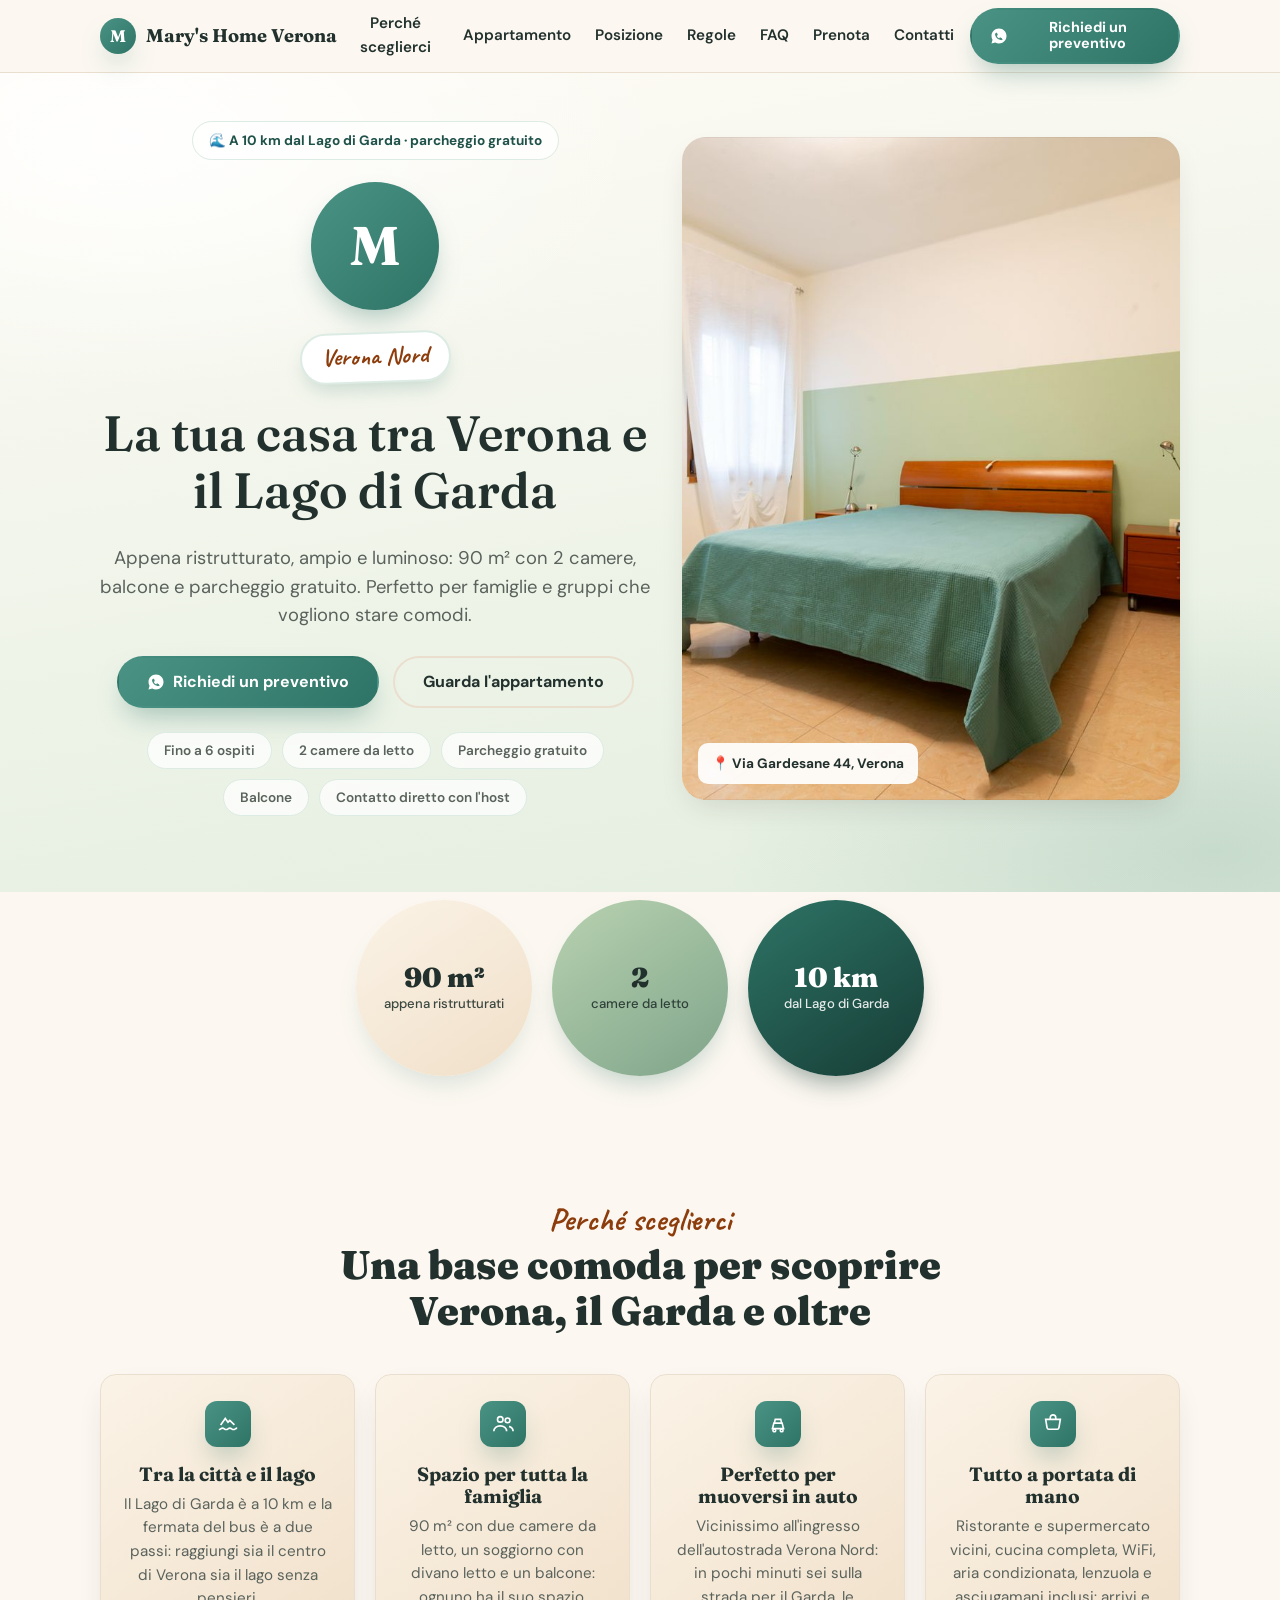
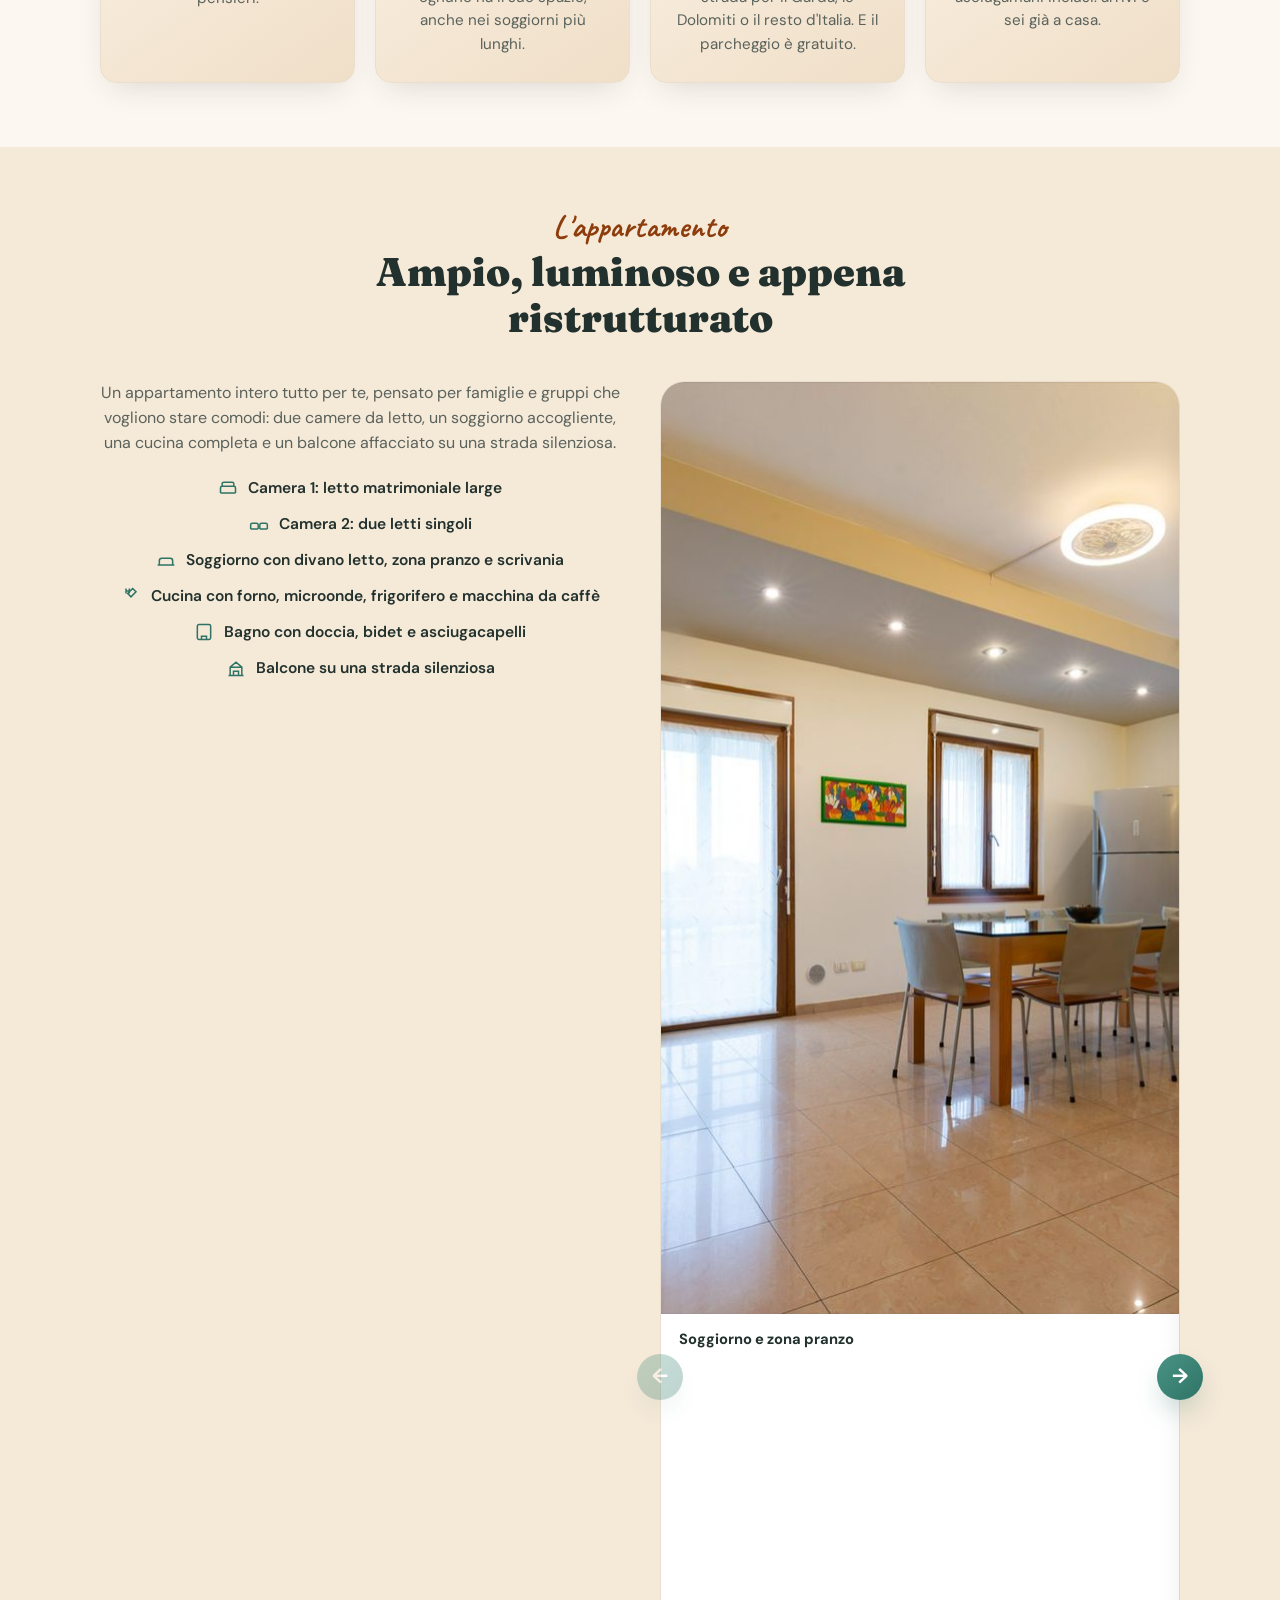
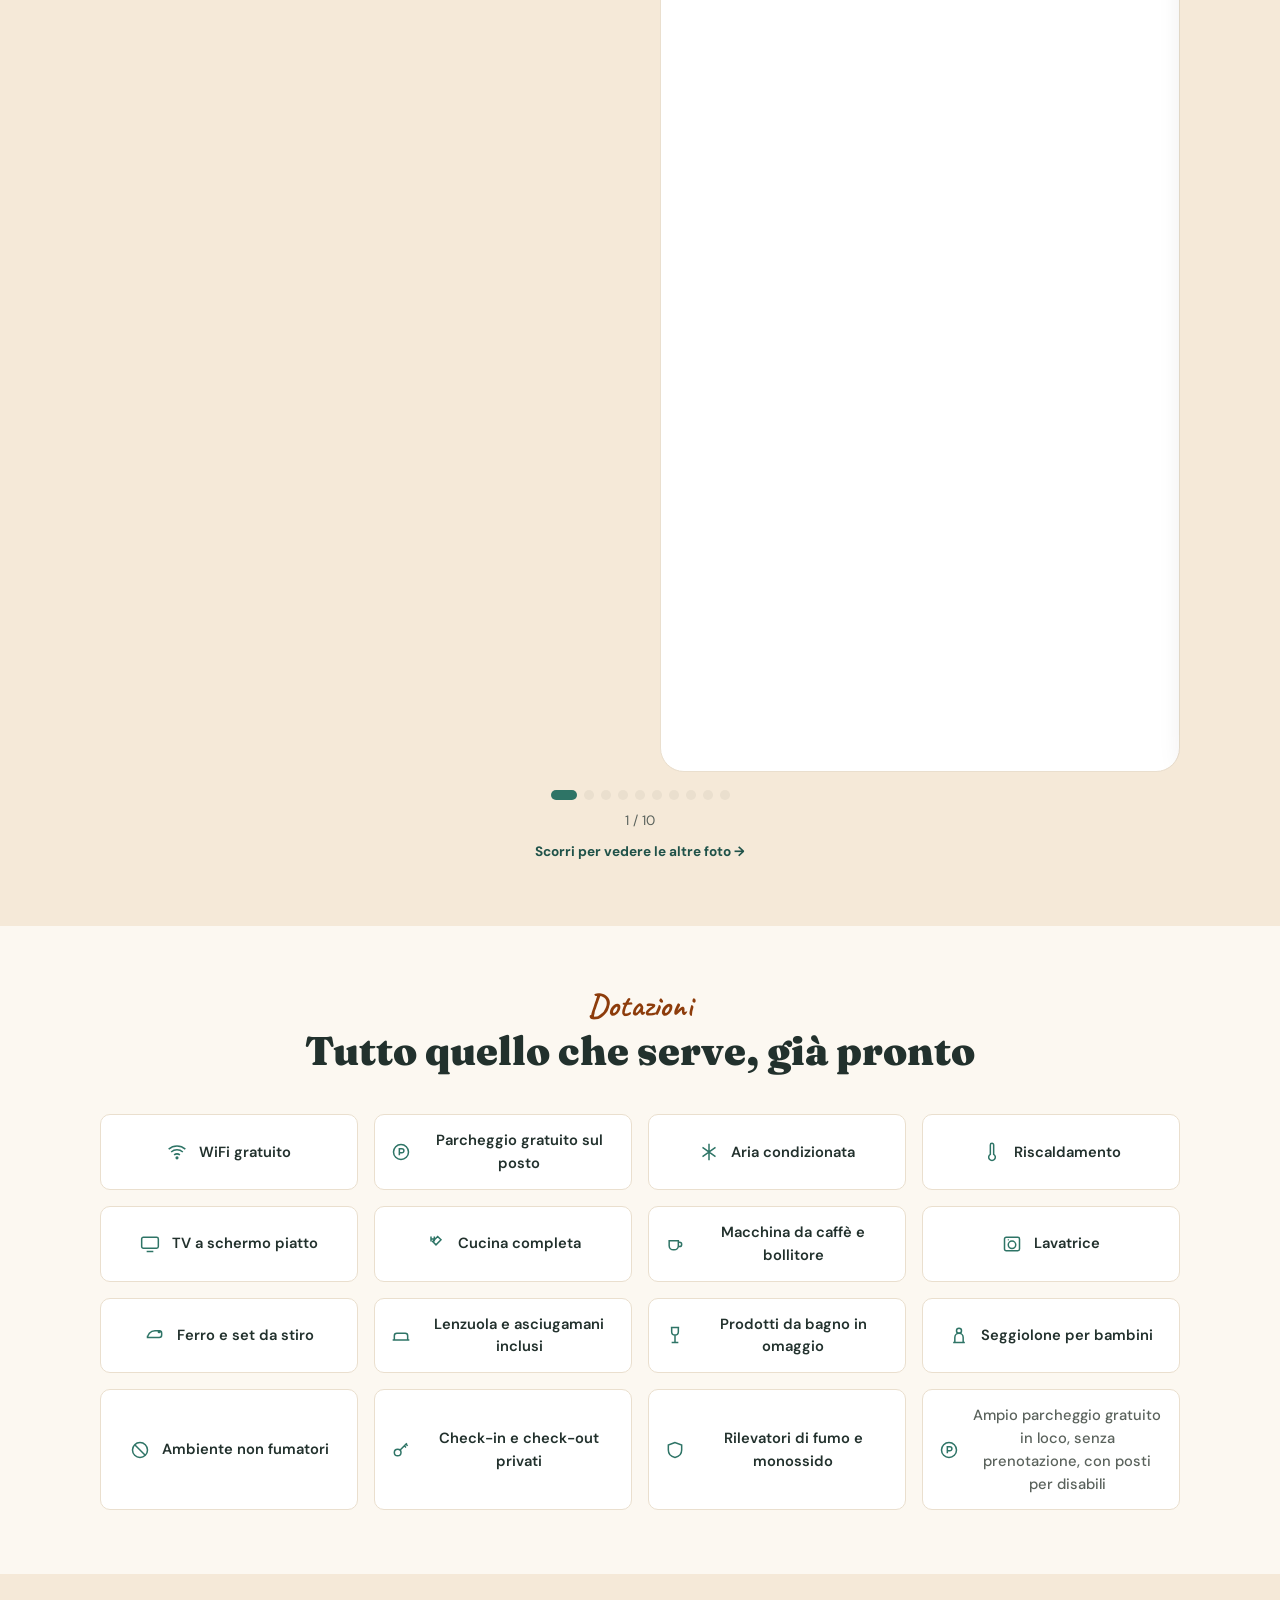
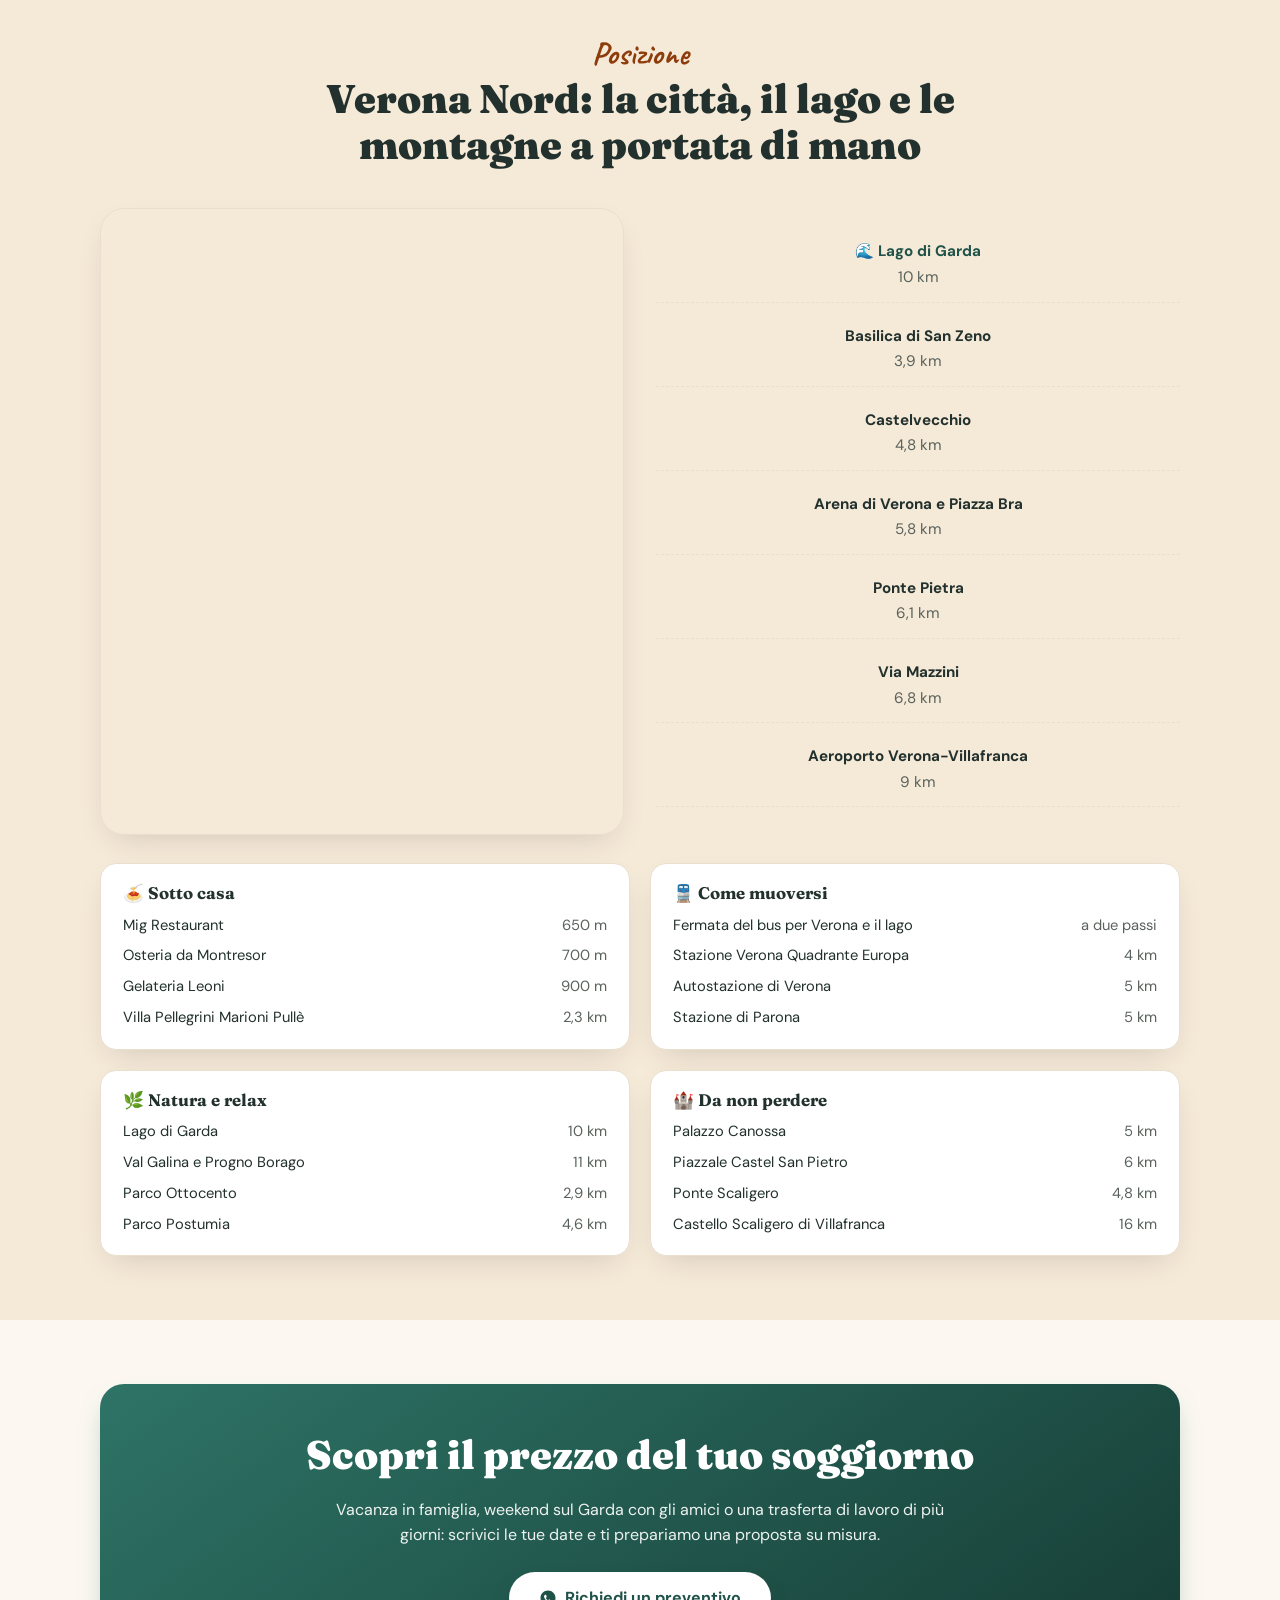
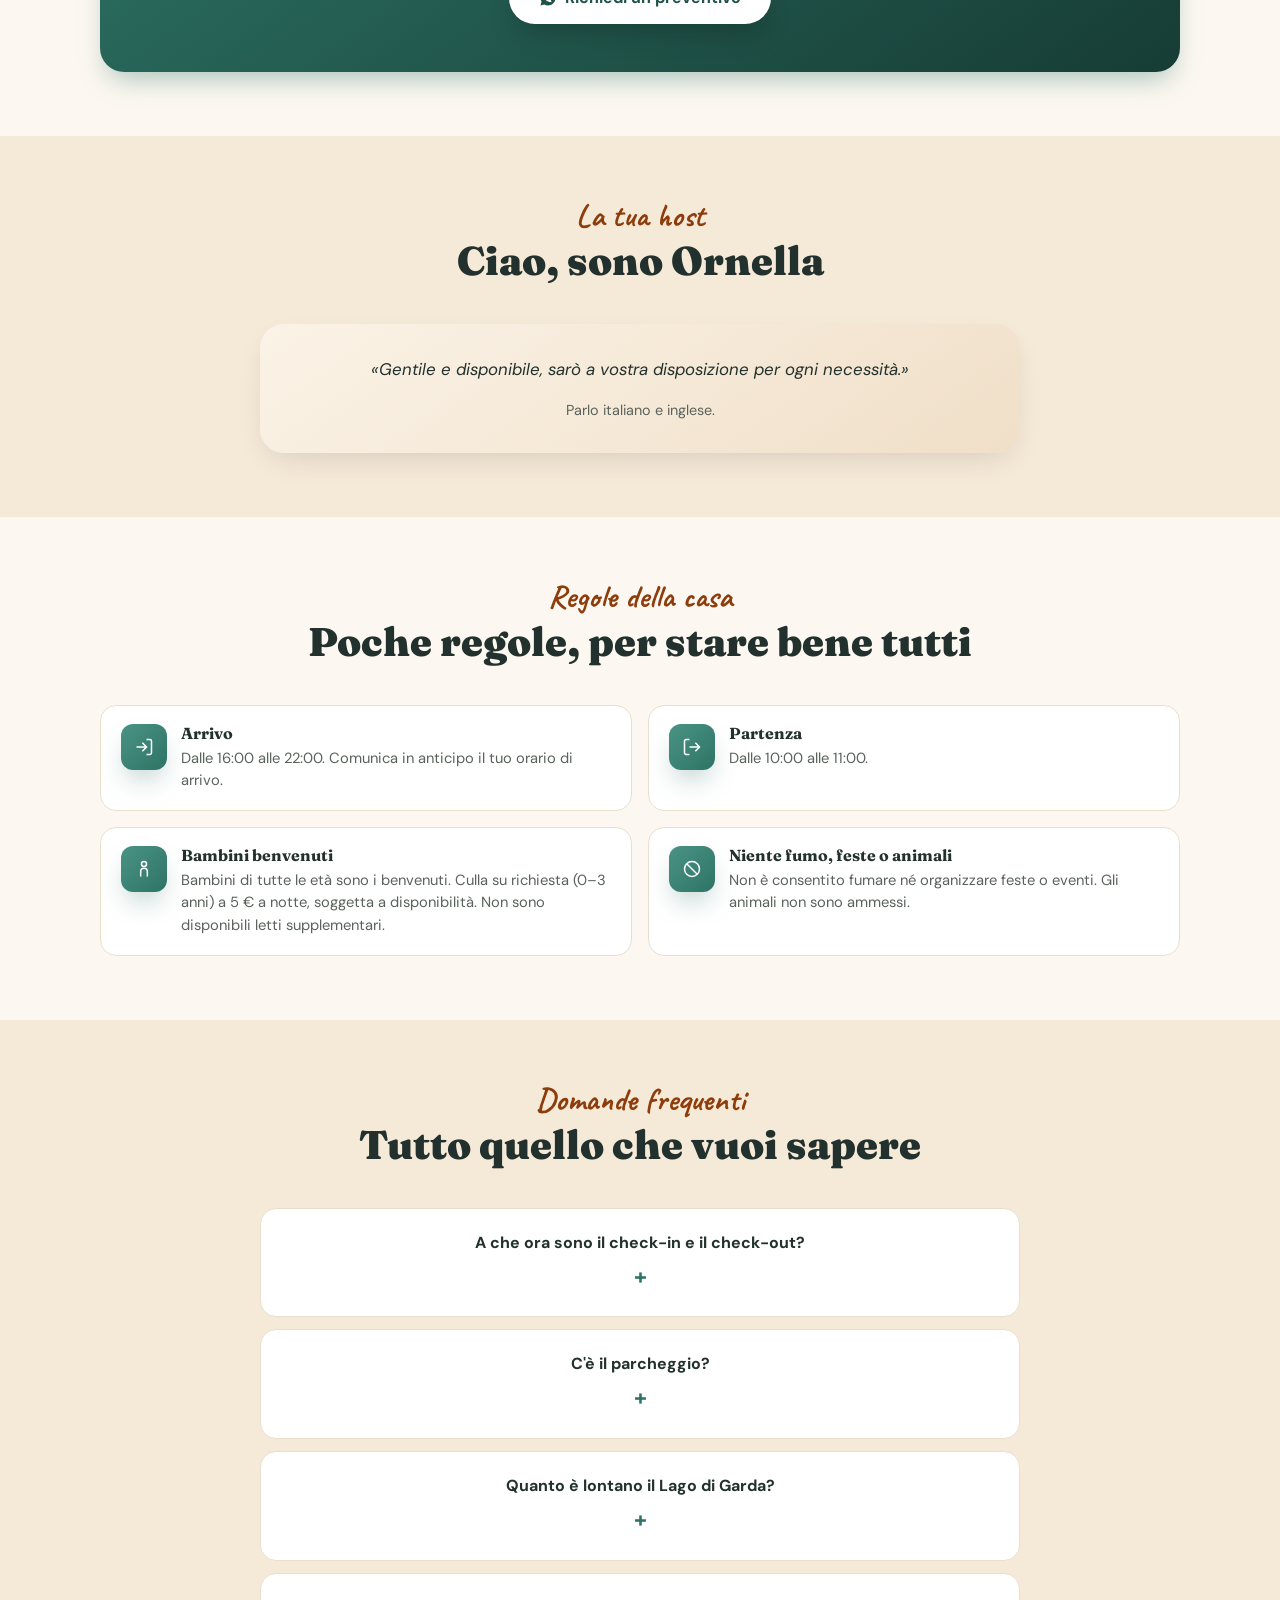
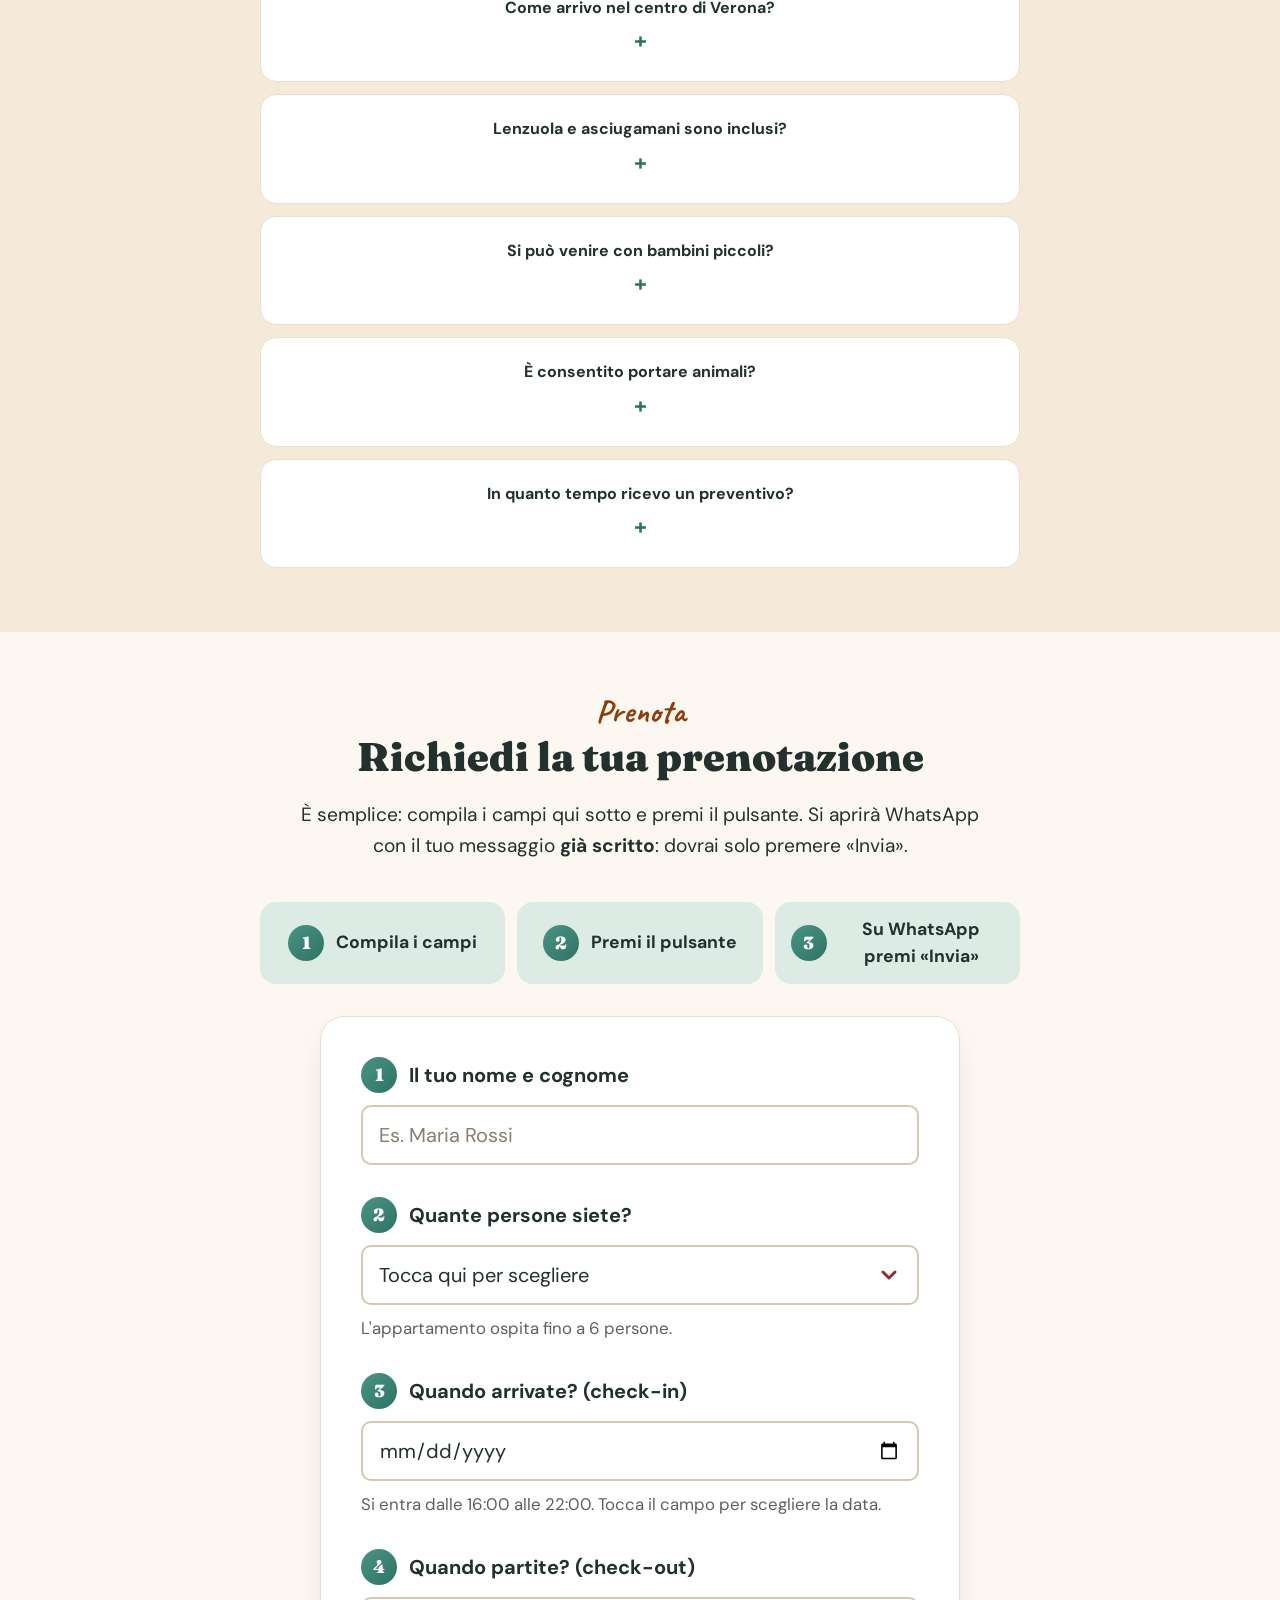
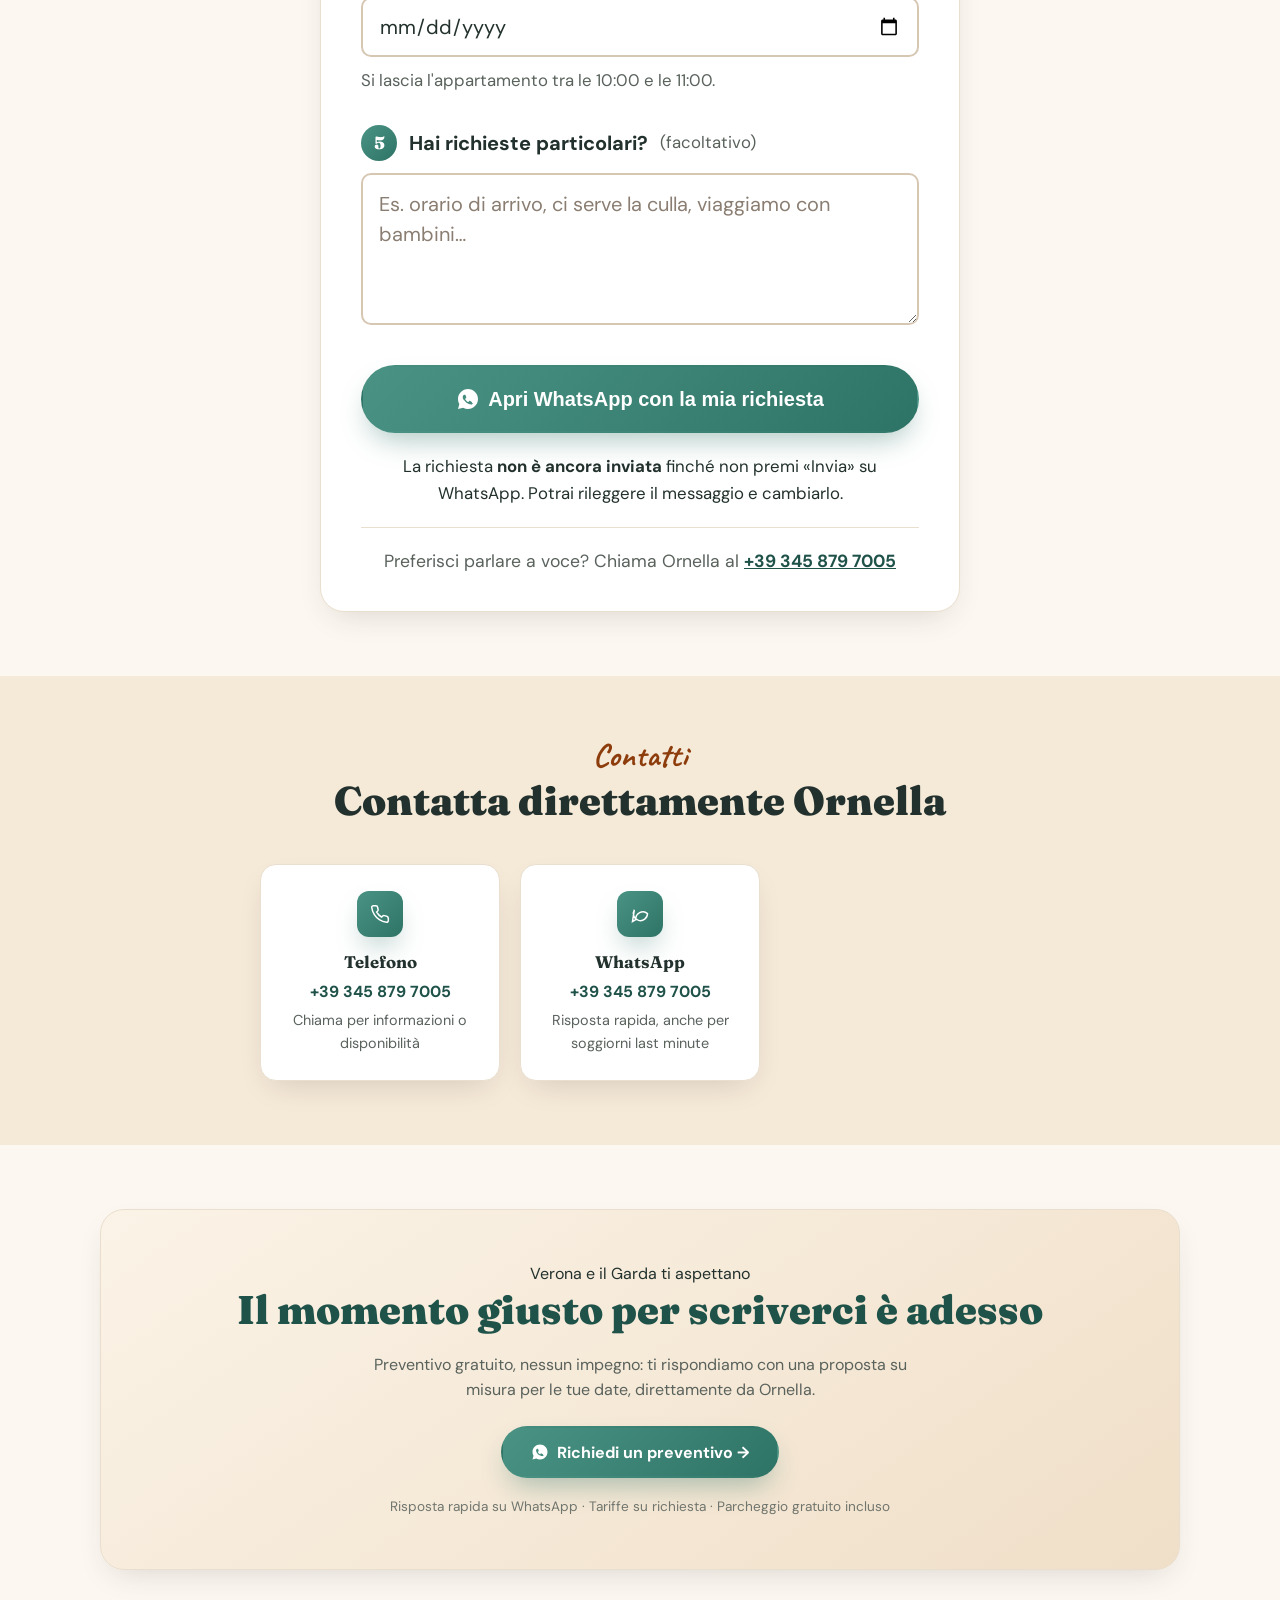
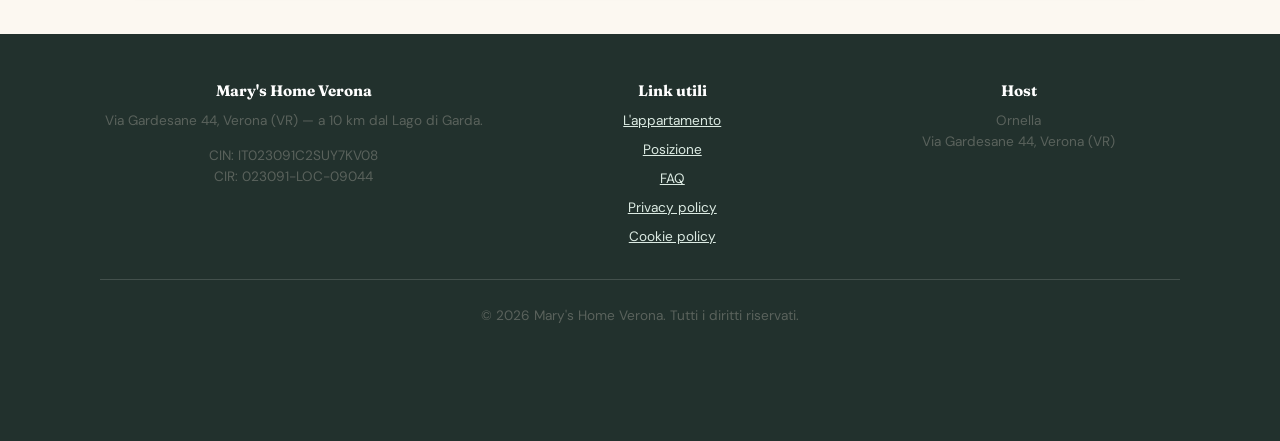
==== marys-home-verona/index.html @ b4ad1396 "Mary's Home Verona: foto, palette dalle foto, contatti, indirizzo e CIN/CIR Co-Authored-By: Claude O" ====
<!doctype html>
<html lang="it">
<head>
<meta charset="utf-8" />
<meta name="viewport" content="width=device-width, initial-scale=1" />
<title>Mary's Home Verona | Appartamento 90 m² tra Verona e il Lago di Garda</title>
<meta name="description" content="Appartamento appena ristrutturato di 90 m² a Verona Nord: 2 camere, balcone, parcheggio gratuito e WiFi. Comodo per Verona e a 10 km dal Lago di Garda. Contatta direttamente l'host Ornella." />

<!-- Open Graph / anteprima WhatsApp -->
<meta property="og:type" content="website" />
<meta property="og:locale" content="it_IT" />
<meta property="og:site_name" content="Mary's Home Verona" />
<meta property="og:title" content="Mary's Home Verona | Appartamento 90 m² tra Verona e il Lago di Garda" />
<meta property="og:description" content="Appena ristrutturato, ampio e luminoso: 2 camere, balcone e parcheggio gratuito. Verona e il Lago di Garda a portata di mano." />
<meta name="twitter:card" content="summary_large_image" />
<!-- TODO: og:image assoluta, canonical e hreflang quando avremo il dominio -->

<link rel="preconnect" href="https://fonts.googleapis.com" />
<link rel="preconnect" href="https://fonts.gstatic.com" crossorigin />
<link href="https://fonts.googleapis.com/css2?family=Fraunces:opsz,wght@9..144,600;9..144,700;9..144,900&family=Caveat:wght@600;700&family=DM+Sans:wght@400;500;700&display=swap" rel="stylesheet" />
<link rel="stylesheet" href="css/style.css" />
<link rel="icon" href="data:image/svg+xml,%3Csvg xmlns='http://www.w3.org/2000/svg' viewBox='0 0 64 64'%3E%3Ccircle cx='32' cy='32' r='32' fill='%232e7466'/%3E%3Ctext x='32' y='44' font-family='Georgia,serif' font-size='34' font-weight='700' fill='white' text-anchor='middle'%3EM%3C/text%3E%3C/svg%3E" />

<script type="application/ld+json">
{
  "@context": "https://schema.org",
  "@type": "VacationRental",
  "name": "Mary's Home Verona",
  "description": "Appartamento appena ristrutturato di 90 m² con 2 camere da letto, balcone e parcheggio gratuito, vicino all'uscita Verona Nord e a 10 km dal Lago di Garda.",
  "address": {
    "@type": "PostalAddress",
    "streetAddress": "Via Gardesane 44",
    "addressLocality": "Verona",
    "addressRegion": "VR",
    "addressCountry": "IT"
  },
  "petsAllowed": false,
  "occupancy": { "@type": "QuantitativeValue", "maxValue": 6 },
  "numberOfRooms": 2,
  "floorSize": { "@type": "QuantitativeValue", "value": 90, "unitCode": "MTK" },
  "amenityFeature": [
    { "@type": "LocationFeatureSpecification", "name": "WiFi gratuito", "value": true },
    { "@type": "LocationFeatureSpecification", "name": "Parcheggio gratuito", "value": true },
    { "@type": "LocationFeatureSpecification", "name": "Aria condizionata", "value": true },
    { "@type": "LocationFeatureSpecification", "name": "Riscaldamento", "value": true },
    { "@type": "LocationFeatureSpecification", "name": "Balcone", "value": true },
    { "@type": "LocationFeatureSpecification", "name": "Cucina attrezzata", "value": true },
    { "@type": "LocationFeatureSpecification", "name": "Lavatrice", "value": true },
    { "@type": "LocationFeatureSpecification", "name": "Non fumatori", "value": true }
  ]
}
</script>
</head>
<body>
<a class="skip-link visually-hidden" href="#main">Vai al contenuto principale</a>

<header class="site-header">
  <div class="container">
    <a class="brand" href="#top">
      <span class="brand-mark" aria-hidden="true">M</span>
      Mary's Home Verona
    </a>
    <nav class="nav-links" data-nav-menu aria-label="Sezioni principali">
      <a href="#perche">Perché sceglierci</a>
      <a href="#appartamento">Appartamento</a>
      <a href="#posizione">Posizione</a>
      <a href="#regole">Regole</a>
      <a href="#faq">FAQ</a>
      <a href="#prenota">Prenota</a>
      <a href="#contatti">Contatti</a>
    </nav>
    <div class="header-actions">
      <a class="btn btn-primary" href="#prenota"><svg class="wa-icon" width="18" height="18" viewBox="0 0 24 24" fill="currentColor" aria-hidden="true"><path d="M12 2C6.48 2 2 6.48 2 12c0 1.85.5 3.58 1.36 5.07L2 22l5.07-1.33A9.93 9.93 0 0 0 12 22c5.52 0 10-4.48 10-10S17.52 2 12 2Zm5.2 14.2c-.22.62-1.28 1.2-1.77 1.27-.45.07-1.02.1-1.65-.1-.38-.12-.87-.28-1.5-.55-2.63-1.14-4.35-3.78-4.48-3.96-.13-.18-1.07-1.42-1.07-2.71 0-1.29.68-1.92.92-2.18.24-.26.52-.32.7-.32h.5c.16 0 .38-.02.58.46.22.52.75 1.83.82 1.96.07.13.11.28.02.45-.36.7-.73.98-.95 1.22-.2.22-.24.35-.09.6.7 1.3 1.5 2.02 2.68 2.6.2.1.32.08.46-.06.17-.18.62-.68.8-.92.17-.24.34-.2.57-.12.23.08 1.48.7 1.73.83.25.13.42.19.48.3.06.11.06.62-.16 1.23Z"/></svg><span class="btn-label"> Richiedi un preventivo</span></a>
    </div>
  </div>
</header>

<main id="main">

  <!-- HERO -->
  <section class="hero" id="top">
    <div class="container hero-grid">
      <div class="hero-copy">
        <span class="badge">🌊 A 10 km dal Lago di Garda · parcheggio gratuito</span>
        <span class="hero-logo monogram" aria-hidden="true">M</span>
        <span class="script-tag">Verona Nord</span>
        <h1>La tua casa tra Verona e il Lago di Garda</h1>
        <p class="lead">Appena ristrutturato, ampio e luminoso: 90 m² con 2 camere, balcone e parcheggio gratuito. Perfetto per famiglie e gruppi che vogliono stare comodi.</p>
        <div class="hero-cta">
          <a class="btn btn-primary" href="#prenota"><svg class="wa-icon" width="18" height="18" viewBox="0 0 24 24" fill="currentColor" aria-hidden="true"><path d="M12 2C6.48 2 2 6.48 2 12c0 1.85.5 3.58 1.36 5.07L2 22l5.07-1.33A9.93 9.93 0 0 0 12 22c5.52 0 10-4.48 10-10S17.52 2 12 2Zm5.2 14.2c-.22.62-1.28 1.2-1.77 1.27-.45.07-1.02.1-1.65-.1-.38-.12-.87-.28-1.5-.55-2.63-1.14-4.35-3.78-4.48-3.96-.13-.18-1.07-1.42-1.07-2.71 0-1.29.68-1.92.92-2.18.24-.26.52-.32.7-.32h.5c.16 0 .38-.02.58.46.22.52.75 1.83.82 1.96.07.13.11.28.02.45-.36.7-.73.98-.95 1.22-.2.22-.24.35-.09.6.7 1.3 1.5 2.02 2.68 2.6.2.1.32.08.46-.06.17-.18.62-.68.8-.92.17-.24.34-.2.57-.12.23.08 1.48.7 1.73.83.25.13.42.19.48.3.06.11.06.62-.16 1.23Z"/></svg> Richiedi un preventivo</a>
          <a class="btn btn-outline" href="#appartamento">Guarda l'appartamento</a>
        </div>
        <ul class="chips">
          <li>Fino a 6 ospiti</li>
          <li>2 camere da letto</li>
          <li>Parcheggio gratuito</li>
          <li>Balcone</li>
          <li>Contatto diretto con l'host</li>
        </ul>
      </div>
      <div class="hero-media">
        <img src="images/camera-matrimoniale.jpg" alt="Camera matrimoniale con parete verde salvia e copriletto verde acqua" width="1400" height="932" />
        <div class="hero-tag">📍 Via Gardesane 44, Verona</div>
      </div>
    </div>
  </section>

  <!-- STATISTICHE CHIAVE -->
  <section class="section" style="padding-top:0">
    <div class="container">
      <div class="orbs">
        <div class="orb o1"><b>90 m²</b><span>appena ristrutturati</span></div>
        <div class="orb o2"><b>2</b><span>camere da letto</span></div>
        <div class="orb o3"><b>10 km</b><span>dal Lago di Garda</span></div>
      </div>
    </div>
  </section>

  <!-- PERCHÉ SCEGLIERCI -->
  <section class="section" id="perche">
    <div class="container">
      <div class="section-header">
        <span class="eyebrow">Perché sceglierci</span>
        <h2>Una base comoda per scoprire Verona, il Garda e oltre</h2>
      </div>
      <div class="features-grid">
        <div class="feature-card">
          <div class="feature-icon" aria-hidden="true">
            <svg width="22" height="22" viewBox="0 0 24 24" fill="none" stroke="currentColor" stroke-width="1.8"><path d="M2 18c2 0 2-1.5 4-1.5S8 18 10 18s2-1.5 4-1.5 2 1.5 4 1.5 2-1.5 4-1.5"/><path d="M4 13l5-7 3 4 2-2 5 5"/></svg>
          </div>
          <h3>Tra la città e il lago</h3>
          <p>Il Lago di Garda è a 10 km e la fermata del bus è a due passi: raggiungi sia il centro di Verona sia il lago senza pensieri.</p>
        </div>
        <div class="feature-card">
          <div class="feature-icon" aria-hidden="true">
            <svg width="22" height="22" viewBox="0 0 24 24" fill="none" stroke="currentColor" stroke-width="1.8"><circle cx="9" cy="7" r="3"/><path d="M2 20c0-3.3 3-6 7-6s7 2.7 7 6"/><circle cx="17" cy="8" r="2.6"/><path d="M23 20c0-2.5-1.8-4.6-4.3-5.4"/></svg>
          </div>
          <h3>Spazio per tutta la famiglia</h3>
          <p>90 m² con due camere da letto, un soggiorno con divano letto e un balcone: ognuno ha il suo spazio, anche nei soggiorni più lunghi.</p>
        </div>
        <div class="feature-card">
          <div class="feature-icon" aria-hidden="true">
            <svg width="22" height="22" viewBox="0 0 24 24" fill="none" stroke="currentColor" stroke-width="1.8"><path d="M5 17h14M6 17l1.5-6h9L18 17M8 11l1-4h6l1 4"/><circle cx="8" cy="19" r="1.5"/><circle cx="16" cy="19" r="1.5"/></svg>
          </div>
          <h3>Perfetto per muoversi in auto</h3>
          <p>Vicinissimo all'ingresso dell'autostrada Verona Nord: in pochi minuti sei sulla strada per il Garda, le Dolomiti o il resto d'Italia. E il parcheggio è gratuito.</p>
        </div>
        <div class="feature-card">
          <div class="feature-icon" aria-hidden="true">
            <svg width="22" height="22" viewBox="0 0 24 24" fill="none" stroke="currentColor" stroke-width="1.8"><path d="M4 7h16l-1.5 9a2 2 0 0 1-2 1.7H7.5a2 2 0 0 1-2-1.7Z"/><path d="M9 7V5a3 3 0 0 1 6 0v2"/></svg>
          </div>
          <h3>Tutto a portata di mano</h3>
          <p>Ristorante e supermercato vicini, cucina completa, WiFi, aria condizionata, lenzuola e asciugamani inclusi: arrivi e sei già a casa.</p>
        </div>
      </div>
    </div>
  </section>

  <!-- APPARTAMENTO -->
  <section class="section section-alt" id="appartamento">
    <div class="container">
      <div class="section-header">
        <span class="eyebrow">L'appartamento</span>
        <h2>Ampio, luminoso e appena ristrutturato</h2>
      </div>
      <div class="apartment-grid">
        <div>
          <p>Un appartamento intero tutto per te, pensato per famiglie e gruppi che vogliono stare comodi: due camere da letto, un soggiorno accogliente, una cucina completa e un balcone affacciato su una strada silenziosa.</p>
          <ul class="spaces-list">
            <li><svg width="20" height="20" viewBox="0 0 24 24" fill="none" stroke="currentColor" stroke-width="1.8"><path d="M3 18v-6a2 2 0 0 1 2-2h14a2 2 0 0 1 2 2v6M3 18h18M5 10V7a2 2 0 0 1 2-2h10a2 2 0 0 1 2 2v3"/></svg> Camera 1: letto matrimoniale large</li>
            <li><svg width="20" height="20" viewBox="0 0 24 24" fill="none" stroke="currentColor" stroke-width="1.8"><path d="M2 18v-5a2 2 0 0 1 2-2h5a2 2 0 0 1 2 2v5M13 18v-5a2 2 0 0 1 2-2h5a2 2 0 0 1 2 2v5M2 18h9M13 18h9"/></svg> Camera 2: due letti singoli</li>
            <li><svg width="20" height="20" viewBox="0 0 24 24" fill="none" stroke="currentColor" stroke-width="1.8"><path d="M4 18v-5a3 3 0 0 1 3-3h10a3 3 0 0 1 3 3v5M2 18h20"/></svg> Soggiorno con divano letto, zona pranzo e scrivania</li>
            <li><svg width="20" height="20" viewBox="0 0 24 24" fill="none" stroke="currentColor" stroke-width="1.8"><path d="M6 3v6M10 3v6M6 6h4M14 3l4 4-6 6-4-4Z"/></svg> Cucina con forno, microonde, frigorifero e macchina da caffè</li>
            <li><svg width="20" height="20" viewBox="0 0 24 24" fill="none" stroke="currentColor" stroke-width="1.8"><rect x="4" y="3" width="16" height="18" rx="2"/><path d="M9 21v-4h6v4"/></svg> Bagno con doccia, bidet e asciugacapelli</li>
            <li><svg width="20" height="20" viewBox="0 0 24 24" fill="none" stroke="currentColor" stroke-width="1.8"><path d="M3 21h18M5 21V11h14v10M5 11l7-6 7 6M9 21v-5h6v5"/></svg> Balcone su una strada silenziosa</li>
          </ul>
        </div>
        <div class="car" id="photo-car">
          <button class="arrow prev" type="button" aria-label="Foto precedente">←</button>
          <div class="track" id="photo-track" tabindex="0" aria-label="Foto dell'appartamento">
            <figure class="photo-slide">
              <img src="images/soggiorno-zona-pranzo.jpg" alt="Soggiorno luminoso con zona pranzo e TV" width="1400" height="932" loading="lazy" />
              <figcaption>Soggiorno e zona pranzo</figcaption>
            </figure>
            <figure class="photo-slide">
              <img src="images/soggiorno-divano.jpg" alt="Soggiorno con divano letto grigio e chaise longue" width="1400" height="932" loading="lazy" />
              <figcaption>Soggiorno con divano letto</figcaption>
            </figure>
            <figure class="photo-slide">
              <img src="images/cucina.jpg" alt="Cucina completa con frigorifero, forno e tavolo da pranzo" width="1400" height="932" loading="lazy" />
              <figcaption>Cucina</figcaption>
            </figure>
            <figure class="photo-slide">
              <img src="images/camera-matrimoniale.jpg" alt="Camera matrimoniale con letto large e parete verde salvia" width="1400" height="932" loading="lazy" />
              <figcaption>Camera matrimoniale</figcaption>
            </figure>
            <figure class="photo-slide">
              <img src="images/camera-matrimoniale-armadio.jpg" alt="Camera matrimoniale con grande armadio e specchio" width="1400" height="932" loading="lazy" />
              <figcaption>Camera matrimoniale: armadio</figcaption>
            </figure>
            <figure class="photo-slide">
              <img src="images/camera-letti-singoli.jpg" alt="Camera con due letti singoli in ferro battuto" width="1400" height="932" loading="lazy" />
              <figcaption>Camera con due letti singoli</figcaption>
            </figure>
            <figure class="photo-slide">
              <img src="images/soggiorno-scrivania.jpg" alt="Angolo scrivania nel soggiorno" width="1400" height="932" loading="lazy" />
              <figcaption>Angolo scrivania</figcaption>
            </figure>
            <figure class="photo-slide">
              <img src="images/ingresso-corridoio.jpg" alt="Ingresso e corridoio con porte in legno" width="1400" height="932" loading="lazy" />
              <figcaption>Ingresso</figcaption>
            </figure>
            <figure class="photo-slide">
              <img src="images/bagno.jpg" alt="Bagno con lavabo, bidet e finestra" width="1400" height="932" loading="lazy" />
              <figcaption>Bagno</figcaption>
            </figure>
            <figure class="photo-slide">
              <img src="images/doccia.jpg" alt="Box doccia con rivestimento color pesca" width="1400" height="1938" loading="lazy" />
              <figcaption>Doccia</figcaption>
            </figure>
          </div>
          <button class="arrow next" type="button" aria-label="Foto successiva">→</button>
        </div>
      </div>
      <div class="car-foot">
        <div class="dots" id="photo-dots"></div>
        <span class="count" id="photo-count">1 / 10</span>
        <span class="swipe">Scorri per vedere le altre foto →</span>
      </div>
    </div>
  </section>

  <!-- DOTAZIONI -->
  <section class="section" id="dotazioni">
    <div class="container">
      <div class="section-header">
        <span class="eyebrow">Dotazioni</span>
        <h2>Tutto quello che serve, già pronto</h2>
      </div>
      <div class="amenities-grid">
        <div class="amenity"><svg width="20" height="20" viewBox="0 0 24 24" fill="none" stroke="currentColor" stroke-width="1.8"><path d="M2 8.5a15 15 0 0 1 20 0M5 12a10.5 10.5 0 0 1 14 0M8.5 15.5a6 6 0 0 1 7 0"/><circle cx="12" cy="19" r="1"/></svg> WiFi gratuito</div>
        <div class="amenity"><svg width="20" height="20" viewBox="0 0 24 24" fill="none" stroke="currentColor" stroke-width="1.8"><circle cx="12" cy="12" r="9"/><path d="M10 16V8h3a2.5 2.5 0 0 1 0 5h-3"/></svg> Parcheggio gratuito sul posto</div>
        <div class="amenity"><svg width="20" height="20" viewBox="0 0 24 24" fill="none" stroke="currentColor" stroke-width="1.8"><path d="M12 2v20M4.2 6.5l15.6 11M19.8 6.5 4.2 17.5"/></svg> Aria condizionata</div>
        <div class="amenity"><svg width="20" height="20" viewBox="0 0 24 24" fill="none" stroke="currentColor" stroke-width="1.8"><path d="M14 14.76V3.5a2 2 0 0 0-4 0v11.26a4 4 0 1 0 4 0Z"/></svg> Riscaldamento</div>
        <div class="amenity"><svg width="20" height="20" viewBox="0 0 24 24" fill="none" stroke="currentColor" stroke-width="1.8"><rect x="2" y="4" width="20" height="13" rx="2"/><path d="M8 21h8"/></svg> TV a schermo piatto</div>
        <div class="amenity"><svg width="20" height="20" viewBox="0 0 24 24" fill="none" stroke="currentColor" stroke-width="1.8"><path d="M6 3v6M10 3v6M6 6h4M14 3l4 4-6 6-4-4Z"/></svg> Cucina completa</div>
        <div class="amenity"><svg width="20" height="20" viewBox="0 0 24 24" fill="none" stroke="currentColor" stroke-width="1.8"><path d="M5 8h11v6a5 5 0 0 1-5 5h-1a5 5 0 0 1-5-5Z"/><path d="M16 10h1.5a2.5 2.5 0 0 1 0 5H16"/></svg> Macchina da caffè e bollitore</div>
        <div class="amenity"><svg width="20" height="20" viewBox="0 0 24 24" fill="none" stroke="currentColor" stroke-width="1.8"><rect x="3" y="4" width="18" height="16" rx="2"/><circle cx="12" cy="13" r="4.5"/><path d="M7 7h1"/></svg> Lavatrice</div>
        <div class="amenity"><svg width="20" height="20" viewBox="0 0 24 24" fill="none" stroke="currentColor" stroke-width="1.8"><path d="M3 16c0-4 3-9 9-9h5a3 3 0 0 1 3 3v2a3 3 0 0 1-3 3H5a2 2 0 0 1-2-2Z"/><circle cx="17" cy="8" r="1"/></svg> Ferro e set da stiro</div>
        <div class="amenity"><svg width="20" height="20" viewBox="0 0 24 24" fill="none" stroke="currentColor" stroke-width="1.8"><path d="M4 18v-5a3 3 0 0 1 3-3h10a3 3 0 0 1 3 3v5M2 18h20"/></svg> Lenzuola e asciugamani inclusi</div>
        <div class="amenity"><svg width="20" height="20" viewBox="0 0 24 24" fill="none" stroke="currentColor" stroke-width="1.8"><path d="M7 3h10M8 3v5a4 4 0 0 0 8 0V3M12 12v9M8 21h8"/></svg> Prodotti da bagno in omaggio</div>
        <div class="amenity"><svg width="20" height="20" viewBox="0 0 24 24" fill="none" stroke="currentColor" stroke-width="1.8"><circle cx="12" cy="7" r="3"/><path d="M7 21v-6a5 5 0 0 1 10 0v6M5 21h14"/></svg> Seggiolone per bambini</div>
        <div class="amenity"><svg width="20" height="20" viewBox="0 0 24 24" fill="none" stroke="currentColor" stroke-width="1.8"><circle cx="12" cy="12" r="9"/><path d="M6 6l12 12"/></svg> Ambiente non fumatori</div>
        <div class="amenity"><svg width="20" height="20" viewBox="0 0 24 24" fill="none" stroke="currentColor" stroke-width="1.8"><circle cx="8" cy="15" r="4"/><path d="M11 12 19 4M16 7l2 2M18 5l2 2"/></svg> Check-in e check-out privati</div>
        <div class="amenity"><svg width="20" height="20" viewBox="0 0 24 24" fill="none" stroke="currentColor" stroke-width="1.8"><path d="M12 3 4 6v6c0 5 3.5 8 8 9 4.5-1 8-4 8-9V6Z"/></svg> Rilevatori di fumo e monossido</div>
        <div class="amenity note"><svg width="20" height="20" viewBox="0 0 24 24" fill="none" stroke="currentColor" stroke-width="1.8"><circle cx="12" cy="12" r="9"/><path d="M10 16V8h3a2.5 2.5 0 0 1 0 5h-3"/></svg> Ampio parcheggio gratuito in loco, senza prenotazione, con posti per disabili</div>
      </div>
    </div>
  </section>

  <!-- POSIZIONE -->
  <section class="section section-alt" id="posizione">
    <div class="container">
      <div class="section-header">
        <span class="eyebrow">Posizione</span>
        <h2>Verona Nord: la città, il lago e le montagne a portata di mano</h2>
      </div>
      <div class="location-grid">
        <div class="map-embed">
          <iframe
            src="https://www.google.com/maps?q=Via+Gardesane+44,+Verona&output=embed"
            title="Mappa di Mary's Home Verona, Via Gardesane 44, Verona"
            loading="lazy"
            referrerpolicy="no-referrer-when-downgrade">
          </iframe>
        </div>
        <div>
          <ul class="distance-list">
            <li class="highlight"><strong>🌊 Lago di Garda</strong> <span>10 km</span></li>
            <li><strong>Basilica di San Zeno</strong> <span>3,9 km</span></li>
            <li><strong>Castelvecchio</strong> <span>4,8 km</span></li>
            <li><strong>Arena di Verona e Piazza Bra</strong> <span>5,8 km</span></li>
            <li><strong>Ponte Pietra</strong> <span>6,1 km</span></li>
            <li><strong>Via Mazzini</strong> <span>6,8 km</span></li>
            <li><strong>Aeroporto Verona-Villafranca</strong> <span>9 km</span></li>
          </ul>
        </div>
      </div>
      <div class="nearby-grid">
        <div class="nearby-card">
          <h3>🍝 Sotto casa</h3>
          <ul>
            <li>Mig Restaurant <span>650 m</span></li>
            <li>Osteria da Montresor <span>700 m</span></li>
            <li>Gelateria Leoni <span>900 m</span></li>
            <li>Villa Pellegrini Marioni Pullè <span>2,3 km</span></li>
          </ul>
        </div>
        <div class="nearby-card">
          <h3>🚆 Come muoversi</h3>
          <ul>
            <li>Fermata del bus per Verona e il lago <span>a due passi</span></li>
            <li>Stazione Verona Quadrante Europa <span>4 km</span></li>
            <li>Autostazione di Verona <span>5 km</span></li>
            <li>Stazione di Parona <span>5 km</span></li>
          </ul>
        </div>
        <div class="nearby-card">
          <h3>🌿 Natura e relax</h3>
          <ul>
            <li>Lago di Garda <span>10 km</span></li>
            <li>Val Galina e Progno Borago <span>11 km</span></li>
            <li>Parco Ottocento <span>2,9 km</span></li>
            <li>Parco Postumia <span>4,6 km</span></li>
          </ul>
        </div>
        <div class="nearby-card">
          <h3>🏰 Da non perdere</h3>
          <ul>
            <li>Palazzo Canossa <span>5 km</span></li>
            <li>Piazzale Castel San Pietro <span>6 km</span></li>
            <li>Ponte Scaligero <span>4,8 km</span></li>
            <li>Castello Scaligero di Villafranca <span>16 km</span></li>
          </ul>
        </div>
      </div>
    </div>
  </section>

  <!-- SOGGIORNI PER FAMIGLIE E GRUPPI -->
  <section class="section" id="soggiorni-lunghi">
    <div class="container">
      <div class="longstay">
        <h2>Scopri il prezzo del tuo soggiorno</h2>
        <p>Vacanza in famiglia, weekend sul Garda con gli amici o una trasferta di lavoro di più giorni: scrivici le tue date e ti prepariamo una proposta su misura.</p>
        <a class="btn btn-primary" href="#prenota"><svg class="wa-icon" width="18" height="18" viewBox="0 0 24 24" fill="currentColor" aria-hidden="true"><path d="M12 2C6.48 2 2 6.48 2 12c0 1.85.5 3.58 1.36 5.07L2 22l5.07-1.33A9.93 9.93 0 0 0 12 22c5.52 0 10-4.48 10-10S17.52 2 12 2Zm5.2 14.2c-.22.62-1.28 1.2-1.77 1.27-.45.07-1.02.1-1.65-.1-.38-.12-.87-.28-1.5-.55-2.63-1.14-4.35-3.78-4.48-3.96-.13-.18-1.07-1.42-1.07-2.71 0-1.29.68-1.92.92-2.18.24-.26.52-.32.7-.32h.5c.16 0 .38-.02.58.46.22.52.75 1.83.82 1.96.07.13.11.28.02.45-.36.7-.73.98-.95 1.22-.2.22-.24.35-.09.6.7 1.3 1.5 2.02 2.68 2.6.2.1.32.08.46-.06.17-.18.62-.68.8-.92.17-.24.34-.2.57-.12.23.08 1.48.7 1.73.83.25.13.42.19.48.3.06.11.06.62-.16 1.23Z"/></svg> Richiedi un preventivo</a>
      </div>
    </div>
  </section>

  <!-- HOST -->
  <section class="section section-alt" id="host">
    <div class="container">
      <div class="section-header">
        <span class="eyebrow">La tua host</span>
        <h2>Ciao, sono Ornella</h2>
      </div>
      <div class="host-card">
        <p class="host-quote">«Gentile e disponibile, sarò a vostra disposizione per ogni necessità.»</p>
        <p class="host-langs">Parlo italiano e inglese.</p>
      </div>
    </div>
  </section>

  <!-- REGOLE DELLA CASA -->
  <section class="section" id="regole">
    <div class="container">
      <div class="section-header">
        <span class="eyebrow">Regole della casa</span>
        <h2>Poche regole, per stare bene tutti</h2>
      </div>
      <div class="rules-grid">
        <div class="rule">
          <div class="feature-icon" aria-hidden="true"><svg width="20" height="20" viewBox="0 0 24 24" fill="none" stroke="currentColor" stroke-width="1.8"><path d="M10 17l5-5-5-5M15 12H3M15 3h4a2 2 0 0 1 2 2v14a2 2 0 0 1-2 2h-4"/></svg></div>
          <div><h3>Arrivo</h3><p>Dalle 16:00 alle 22:00. Comunica in anticipo il tuo orario di arrivo.</p></div>
        </div>
        <div class="rule">
          <div class="feature-icon" aria-hidden="true"><svg width="20" height="20" viewBox="0 0 24 24" fill="none" stroke="currentColor" stroke-width="1.8"><path d="M9 21H5a2 2 0 0 1-2-2V5a2 2 0 0 1 2-2h4M16 17l5-5-5-5M21 12H9"/></svg></div>
          <div><h3>Partenza</h3><p>Dalle 10:00 alle 11:00.</p></div>
        </div>
        <div class="rule">
          <div class="feature-icon" aria-hidden="true"><svg width="20" height="20" viewBox="0 0 24 24" fill="none" stroke="currentColor" stroke-width="1.8"><circle cx="12" cy="6" r="3"/><path d="M8 21v-6a4 4 0 0 1 8 0v6"/></svg></div>
          <div><h3>Bambini benvenuti</h3><p>Bambini di tutte le età sono i benvenuti. Culla su richiesta (0–3 anni) a 5 € a notte, soggetta a disponibilità. Non sono disponibili letti supplementari.</p></div>
        </div>
        <div class="rule">
          <div class="feature-icon" aria-hidden="true"><svg width="20" height="20" viewBox="0 0 24 24" fill="none" stroke="currentColor" stroke-width="1.8"><circle cx="12" cy="12" r="9"/><path d="M6 6l12 12"/></svg></div>
          <div><h3>Niente fumo, feste o animali</h3><p>Non è consentito fumare né organizzare feste o eventi. Gli animali non sono ammessi.</p></div>
        </div>
      </div>
    </div>
  </section>

  <!-- FAQ -->
  <section class="section section-alt" id="faq">
    <div class="container">
      <div class="section-header">
        <span class="eyebrow">Domande frequenti</span>
        <h2>Tutto quello che vuoi sapere</h2>
      </div>
      <div class="faq-list">
        <details class="faq-item">
          <summary>A che ora sono il check-in e il check-out?</summary>
          <p>Il check-in è dalle 16:00 alle 22:00 (comunica in anticipo l'orario di arrivo), il check-out dalle 10:00 alle 11:00.</p>
        </details>
        <details class="faq-item">
          <summary>C'è il parcheggio?</summary>
          <p>Sì, c'è un ampio parcheggio gratuito in loco, senza bisogno di prenotare, con posti riservati ai disabili.</p>
        </details>
        <details class="faq-item">
          <summary>Quanto è lontano il Lago di Garda?</summary>
          <p>Circa 10 km. L'ingresso dell'autostrada Verona Nord è vicinissimo e c'è una fermata del bus a due passi che porta sia in città sia al lago.</p>
        </details>
        <details class="faq-item">
          <summary>Come arrivo nel centro di Verona?</summary>
          <p>L'Arena e Piazza Bra sono a circa 6 km: pochi minuti in auto, oppure in bus dalla fermata vicino casa.</p>
        </details>
        <details class="faq-item">
          <summary>Lenzuola e asciugamani sono inclusi?</summary>
          <p>Sì, lenzuola e asciugamani sono inclusi, insieme ai prodotti da bagno in omaggio.</p>
        </details>
        <details class="faq-item">
          <summary>Si può venire con bambini piccoli?</summary>
          <p>Certo! I bambini sono i benvenuti, c'è un seggiolone e una culla su richiesta (0–3 anni, 5 € a notte, soggetta a disponibilità).</p>
        </details>
        <details class="faq-item">
          <summary>È consentito portare animali?</summary>
          <p>No, gli animali non sono ammessi.</p>
        </details>
        <details class="faq-item">
          <summary>In quanto tempo ricevo un preventivo?</summary>
          <p>Ornella ti risponde direttamente su WhatsApp nel più breve tempo possibile.</p>
        </details>
      </div>
    </div>
  </section>

  <!-- PRENOTA (richiesta su WhatsApp) -->
  <section class="section" id="prenota">
    <div class="container">
      <div class="section-header">
        <span class="eyebrow">Prenota</span>
        <h2>Richiedi la tua prenotazione</h2>
        <p class="booking-lead">È semplice: compila i campi qui sotto e premi il pulsante. Si aprirà WhatsApp con il tuo messaggio <strong>già scritto</strong>: dovrai solo premere «Invia».</p>
      </div>

      <ol class="booking-steps" aria-label="Come funziona">
        <li><span class="step-num" aria-hidden="true">1</span> Compila i campi</li>
        <li><span class="step-num" aria-hidden="true">2</span> Premi il pulsante</li>
        <li><span class="step-num" aria-hidden="true">3</span> Su WhatsApp premi «Invia»</li>
      </ol>

      <form class="booking-form" id="booking-form" novalidate>
        <div class="field">
          <label for="bk-name"><span class="field-num" aria-hidden="true">1</span> Il tuo nome e cognome</label>
          <input type="text" id="bk-name" name="name" autocomplete="name" maxlength="80" placeholder="Es. Maria Rossi" aria-describedby="err-name" required />
          <p class="field-error" id="err-name" role="alert" hidden></p>
        </div>

        <div class="field">
          <label for="bk-guests"><span class="field-num" aria-hidden="true">2</span> Quante persone siete?</label>
          <select id="bk-guests" name="guests" aria-describedby="err-guests" required>
            <option value="">Tocca qui per scegliere</option>
            <option value="1 persona">1 persona</option>
            <option value="2 persone">2 persone</option>
            <option value="3 persone">3 persone</option>
            <option value="4 persone">4 persone</option>
            <option value="5 persone">5 persone</option>
            <option value="6 persone">6 persone</option>
          </select>
          <p class="field-hint">L'appartamento ospita fino a 6 persone.</p>
          <p class="field-error" id="err-guests" role="alert" hidden></p>
        </div>

        <div class="field">
          <label for="bk-checkin"><span class="field-num" aria-hidden="true">3</span> Quando arrivate? (check-in)</label>
          <input type="date" id="bk-checkin" name="checkin" aria-describedby="err-checkin" required />
          <p class="field-hint">Si entra dalle 16:00 alle 22:00. Tocca il campo per scegliere la data.</p>
          <p class="field-error" id="err-checkin" role="alert" hidden></p>
        </div>

        <div class="field">
          <label for="bk-checkout"><span class="field-num" aria-hidden="true">4</span> Quando partite? (check-out)</label>
          <input type="date" id="bk-checkout" name="checkout" aria-describedby="err-checkout" required />
          <p class="field-hint">Si lascia l'appartamento tra le 10:00 e le 11:00.</p>
          <p class="field-error" id="err-checkout" role="alert" hidden></p>
        </div>

        <div class="field">
          <label for="bk-notes"><span class="field-num" aria-hidden="true">5</span> Hai richieste particolari? <span class="optional">(facoltativo)</span></label>
          <textarea id="bk-notes" name="notes" rows="4" maxlength="500" placeholder="Es. orario di arrivo, ci serve la culla, viaggiamo con bambini…"></textarea>
        </div>

        <button type="submit" class="btn btn-primary btn-block booking-submit">
          <svg class="wa-icon" width="24" height="24" viewBox="0 0 24 24" fill="currentColor" aria-hidden="true"><path d="M12 2C6.48 2 2 6.48 2 12c0 1.85.5 3.58 1.36 5.07L2 22l5.07-1.33A9.93 9.93 0 0 0 12 22c5.52 0 10-4.48 10-10S17.52 2 12 2Zm5.2 14.2c-.22.62-1.28 1.2-1.77 1.27-.45.07-1.02.1-1.65-.1-.38-.12-.87-.28-1.5-.55-2.63-1.14-4.35-3.78-4.48-3.96-.13-.18-1.07-1.42-1.07-2.71 0-1.29.68-1.92.92-2.18.24-.26.52-.32.7-.32h.5c.16 0 .38-.02.58.46.22.52.75 1.83.82 1.96.07.13.11.28.02.45-.36.7-.73.98-.95 1.22-.2.22-.24.35-.09.6.7 1.3 1.5 2.02 2.68 2.6.2.1.32.08.46-.06.17-.18.62-.68.8-.92.17-.24.34-.2.57-.12.23.08 1.48.7 1.73.83.25.13.42.19.48.3.06.11.06.62-.16 1.23Z"/></svg>
          Apri WhatsApp con la mia richiesta
        </button>
        <p class="booking-note">La richiesta <strong>non è ancora inviata</strong> finché non premi «Invia» su WhatsApp. Potrai rileggere il messaggio e cambiarlo.</p>
        <p class="booking-alt">Preferisci parlare a voce? Chiama Ornella al <a data-tel-cta href="#">+39 345 879 7005</a></p>
      </form>
    </div>
  </section>

  <!-- CONTATTI -->
  <section class="section section-alt" id="contatti">
    <div class="container">
      <div class="section-header">
        <span class="eyebrow">Contatti</span>
        <h2>Contatta direttamente Ornella</h2>
      </div>
      <div class="contact-cards">
        <a class="contact-card" data-tel-cta href="#">
          <div class="feature-icon"><svg width="20" height="20" viewBox="0 0 24 24" fill="none" stroke="currentColor" stroke-width="1.8"><path d="M22 16.9v3a2 2 0 0 1-2.2 2 19.8 19.8 0 0 1-8.6-3.1 19.5 19.5 0 0 1-6-6A19.8 19.8 0 0 1 2.1 4.2 2 2 0 0 1 4.1 2h3a2 2 0 0 1 2 1.7c.1.9.3 1.8.6 2.7a2 2 0 0 1-.5 2.1L8 9.7a16 16 0 0 0 6 6l1.2-1.2a2 2 0 0 1 2.1-.5c.9.3 1.8.5 2.7.6a2 2 0 0 1 1.7 2Z"/></svg></div>
          <h3>Telefono</h3>
          <p class="contact-value">+39 345 879 7005</p>
          <p>Chiama per informazioni o disponibilità</p>
        </a>
        <a class="contact-card" data-whatsapp-cta href="#" target="_blank" rel="noopener">
          <div class="feature-icon"><svg width="20" height="20" viewBox="0 0 24 24" fill="none" stroke="currentColor" stroke-width="1.8"><path d="M21 11.5a8.5 8.5 0 1 1-15.8-4.4L3 21l4-2.2A8.5 8.5 0 0 1 21 11.5Z"/></svg></div>
          <h3>WhatsApp</h3>
          <p class="contact-value">+39 345 879 7005</p>
          <p>Risposta rapida, anche per soggiorni last minute</p>
        </a>
      </div>
    </div>
  </section>

  <!-- CTA FINALE -->
  <section class="section">
    <div class="container">
      <div class="final-cta">
        <span class="eyebrow">Verona e il Garda ti aspettano</span>
        <h2>Il momento giusto per scriverci è adesso</h2>
        <p>Preventivo gratuito, nessun impegno: ti rispondiamo con una proposta su misura per le tue date, direttamente da Ornella.</p>
        <a class="btn btn-primary" href="#prenota"><svg class="wa-icon" width="18" height="18" viewBox="0 0 24 24" fill="currentColor" aria-hidden="true"><path d="M12 2C6.48 2 2 6.48 2 12c0 1.85.5 3.58 1.36 5.07L2 22l5.07-1.33A9.93 9.93 0 0 0 12 22c5.52 0 10-4.48 10-10S17.52 2 12 2Zm5.2 14.2c-.22.62-1.28 1.2-1.77 1.27-.45.07-1.02.1-1.65-.1-.38-.12-.87-.28-1.5-.55-2.63-1.14-4.35-3.78-4.48-3.96-.13-.18-1.07-1.42-1.07-2.71 0-1.29.68-1.92.92-2.18.24-.26.52-.32.7-.32h.5c.16 0 .38-.02.58.46.22.52.75 1.83.82 1.96.07.13.11.28.02.45-.36.7-.73.98-.95 1.22-.2.22-.24.35-.09.6.7 1.3 1.5 2.02 2.68 2.6.2.1.32.08.46-.06.17-.18.62-.68.8-.92.17-.24.34-.2.57-.12.23.08 1.48.7 1.73.83.25.13.42.19.48.3.06.11.06.62-.16 1.23Z"/></svg> Richiedi un preventivo →</a>
        <p class="fine-print">Risposta rapida su WhatsApp · Tariffe su richiesta · Parcheggio gratuito incluso</p>
      </div>
    </div>
  </section>

</main>

<footer class="site-footer">
  <div class="container">
    <div class="footer-grid">
      <div>
        <h4>Mary's Home Verona</h4>
        <p>Via Gardesane 44, Verona (VR) — a 10 km dal Lago di Garda.</p>
        <p>CIN: IT023091C2SUY7KV08<br />CIR: 023091-LOC-09044</p>
      </div>
      <div>
        <h4>Link utili</h4>
        <ul>
          <li><a href="#appartamento">L'appartamento</a></li>
          <li><a href="#posizione">Posizione</a></li>
          <li><a href="#faq">FAQ</a></li>
          <li><a href="privacy.html">Privacy policy</a></li>
          <li><a href="cookie.html">Cookie policy</a></li>
        </ul>
      </div>
      <div>
        <h4>Host</h4>
        <p>Ornella<br />
        Via Gardesane 44, Verona (VR)</p>
      </div>
    </div>
    <div class="footer-legal">
      <p>© <span id="year"></span> Mary's Home Verona. Tutti i diritti riservati.</p>
    </div>
  </div>
</footer>

<div class="sticky-cta">
  <a class="btn btn-primary" href="#prenota">
    <svg class="wa-icon" width="18" height="18" viewBox="0 0 24 24" fill="currentColor" aria-hidden="true"><path d="M12 2C6.48 2 2 6.48 2 12c0 1.85.5 3.58 1.36 5.07L2 22l5.07-1.33A9.93 9.93 0 0 0 12 22c5.52 0 10-4.48 10-10S17.52 2 12 2Zm5.2 14.2c-.22.62-1.28 1.2-1.77 1.27-.45.07-1.02.1-1.65-.1-.38-.12-.87-.28-1.5-.55-2.63-1.14-4.35-3.78-4.48-3.96-.13-.18-1.07-1.42-1.07-2.71 0-1.29.68-1.92.92-2.18.24-.26.52-.32.7-.32h.5c.16 0 .38-.02.58.46.22.52.75 1.83.82 1.96.07.13.11.28.02.45-.36.7-.73.98-.95 1.22-.2.22-.24.35-.09.6.7 1.3 1.5 2.02 2.68 2.6.2.1.32.08.46-.06.17-.18.62-.68.8-.92.17-.24.34-.2.57-.12.23.08 1.48.7 1.73.83.25.13.42.19.48.3.06.11.06.62-.16 1.23Z"/></svg>
    Richiedi un preventivo
  </a>
</div>

<script src="js/main.js"></script>
<script>document.getElementById("year").textContent = new Date().getFullYear();</script>
</body>
</html>
---- marys-home-verona/css/style.css ----
/* Mary's Home Verona — design system
   Stessa base grafica di Sara's Holiday Home (gradienti morbidi, bottoni
   pillola con ombra colorata, tag script, numeri "ghost", cerchi orb).

   Palette ricavata dalle foto dell'appartamento:
   - verde acqua del copriletto della camera matrimoniale  -> accento (#2e7466)
   - verde salvia della parete dietro il letto             -> toni morbidi (#a9c5a0)
   - legno ciliegio di testiera, comodini e porte          -> accento caldo (#8d3c0b)
   - pareti crema e pavimento in gres color pesca          -> sfondi (#fcf8f1, #f5e9d8)
   Per cambiarla basta modificare i token qui sotto. */

:root {
  --color-bg: #fcf8f1;
  --color-bg-alt: #f5e9d8;
  --color-surface: #ffffff;
  --color-text: #22312d;
  --color-text-soft: #5a625c;
  --color-accent: #2e7466;
  --color-accent-2: #4a9384;
  --color-accent-dark: #1f5249;
  --color-accent-soft: #dcebe3;
  --color-wood: #8d3c0b;
  --color-sage: #a9c5a0;
  --color-border: #eadfce;

  /* versioni RGB per ombre e trasparenze */
  --accent-rgb: 46, 116, 102;
  --accent-deep-rgb: 22, 60, 53;
  --bg-rgb: 252, 248, 241;

  --hero-from: #fefbf5;
  --hero-to: #e3eedf;
  --footer-text: #dfe8e3;
  --footer-muted: #aebdb6;
  --footer-highlight: #f0c9a0;
  --input-border: #d6c7b2;

  --grad-accent: linear-gradient(135deg, #4a9384 0%, #2e7466 100%);
  --grad-card: linear-gradient(145deg, #fbf3e7 0%, #f0dfc8 100%);
  --grad-card-strong: linear-gradient(145deg, #b8d2b0 0%, #7fa48a 100%);
  --grad-card-deep: linear-gradient(145deg, #2e7466 0%, #163c35 100%);

  --radius-lg: 24px;
  --radius-md: 16px;
  --radius-sm: 10px;
  --shadow-soft: 0 12px 32px -12px rgba(43, 35, 32, 0.18);
  --shadow-accent: 0 14px 28px -8px rgba(var(--accent-rgb), 0.4);
  --container: 1120px;
  --font-heading: "Fraunces", Georgia, "Times New Roman", serif;
  --font-script: "Caveat", "Segoe Script", cursive;
  --font-body: "DM Sans", -apple-system, BlinkMacSystemFont, "Segoe UI", Roboto, Helvetica, Arial, sans-serif;
}

* {
  box-sizing: border-box;
}

html {
  scroll-behavior: smooth;
}

body {
  margin: 0;
  font-family: var(--font-body);
  color: var(--color-text);
  background: var(--color-bg);
  line-height: 1.55;
  text-align: center;
  -webkit-font-smoothing: antialiased;
}

img {
  max-width: 100%;
  display: block;
}

a {
  color: var(--color-accent-dark);
}

.container {
  width: 100%;
  max-width: var(--container);
  margin: 0 auto;
  padding: 0 20px;
}

h1, h2, h3, h4 {
  font-family: var(--font-heading);
  font-weight: 700;
  line-height: 1.15;
  margin: 0 0 0.5em;
  color: var(--color-text);
}

h1 { font-size: clamp(2rem, 5vw, 3.1rem); font-weight: 600; }
h2 { font-size: clamp(1.7rem, 3.6vw, 2.5rem); font-weight: 900; }
h3 { font-size: 1.2rem; font-weight: 700; }

p { margin: 0 0 1em; color: var(--color-text-soft); }

.section {
  padding: 64px 0;
}

.section-alt {
  background: var(--color-bg-alt);
}

.section-header {
  max-width: 680px;
  margin: 0 auto 40px;
  text-align: center;
}

.section-header .eyebrow {
  display: block;
  font-family: var(--font-script);
  font-weight: 700;
  font-size: clamp(1.5rem, 4vw, 2rem);
  letter-spacing: 0;
  text-transform: none;
  color: var(--color-accent-dark);
  margin-bottom: 6px;
  line-height: 1;
}

.ghost-number {
  display: block;
  font-family: var(--font-heading);
  font-weight: 900;
  font-size: clamp(3.6rem, 13vw, 6.5rem);
  line-height: 0.95;
  letter-spacing: -0.02em;
  background: var(--grad-accent);
  -webkit-background-clip: text;
  background-clip: text;
  color: transparent;
  margin-bottom: -0.05em;
}

/* Buttons */
.btn .wa-icon {
  flex-shrink: 0;
}

.btn {
  display: inline-flex;
  align-items: center;
  gap: 8px;
  justify-content: center;
  padding: 15px 28px;
  border-radius: 100px;
  font-weight: 700;
  font-size: 1rem;
  text-decoration: none;
  border: 2px solid transparent;
  cursor: pointer;
  transition: transform 0.15s ease, box-shadow 0.15s ease, background 0.15s ease;
  line-height: 1.1;
}

.btn-primary {
  background: var(--grad-accent);
  color: #fff;
  box-shadow: var(--shadow-accent);
}

.btn-primary:hover {
  transform: translateY(-2px);
  box-shadow: 0 18px 34px -8px rgba(var(--accent-rgb), 0.48);
}

.btn-outline {
  background: transparent;
  border-color: var(--color-border);
  color: var(--color-text);
}

.btn-outline:hover {
  border-color: var(--color-accent);
  color: var(--color-accent-dark);
}

.btn-block { width: 100%; }

/* Header */
.site-header {
  position: sticky;
  top: 0;
  z-index: 50;
  background: rgba(var(--bg-rgb), 0.92);
  backdrop-filter: saturate(180%) blur(8px);
  border-bottom: 1px solid var(--color-border);
}

.site-header .container {
  display: flex;
  align-items: center;
  justify-content: space-between;
  height: 72px;
  gap: 16px;
}

.brand {
  display: flex;
  align-items: center;
  gap: 10px;
  font-family: var(--font-heading);
  font-weight: 700;
  font-size: 1.15rem;
  color: var(--color-text);
  text-decoration: none;
  white-space: nowrap;
}

.brand .brand-mark {
  width: 36px;
  height: 36px;
  border-radius: 50%;
  overflow: hidden;
  background: var(--grad-accent);
  box-shadow: var(--shadow-accent);
  color: #fff;
  display: flex;
  align-items: center;
  justify-content: center;
  font-weight: 800;
  font-family: var(--font-heading);
}

.brand .brand-mark img {
  width: 100%;
  height: 100%;
  object-fit: cover;
}

.hero-logo {
  width: 128px;
  height: 128px;
  border-radius: 50%;
  object-fit: cover;
  box-shadow: var(--shadow-accent);
  margin: 0 auto 22px;
  display: block;
}

.nav-links {
  display: none;
  gap: 24px;
  align-items: center;
  font-size: 0.95rem;
  font-weight: 600;
}

.nav-links a {
  color: var(--color-text);
  text-decoration: none;
}

.nav-links a:hover { color: var(--color-accent-dark); }

.header-actions {
  display: flex;
  align-items: center;
  gap: 14px;
}

.lang-switch {
  display: flex;
  border: 1px solid var(--color-border);
  border-radius: 100px;
  overflow: hidden;
  font-size: 0.8rem;
  font-weight: 700;
}

.lang-switch a {
  padding: 6px 12px;
  text-decoration: none;
  color: var(--color-text-soft);
}

.lang-switch a[aria-current="true"] {
  background: var(--color-accent);
  color: #fff;
}

.header-actions .btn {
  padding: 10px 18px;
  font-size: 0.9rem;
}

@media (max-width: 420px) {
  .header-actions .btn {
    padding: 10px;
  }
  .header-actions .btn .btn-label {
    display: none;
  }
}

@media (min-width: 900px) {
  .nav-links { display: flex; }
}

/* Hero */
.hero {
  padding: 48px 0 76px;
  overflow: hidden;
  background:
    radial-gradient(60% 45% at 10% 8%, rgba(255,255,255,0.9), transparent 70%),
    radial-gradient(55% 45% at 95% 95%, rgba(var(--accent-rgb), 0.16), transparent 70%),
    linear-gradient(170deg, var(--hero-from) 0%, var(--hero-to) 100%);
}

.hero-grid {
  display: grid;
  gap: 32px;
  grid-template-columns: minmax(0, 1fr);
  align-items: center;
}

@media (min-width: 900px) {
  .hero-grid {
    grid-template-columns: minmax(0, 1.05fr) minmax(0, 0.95fr);
  }
}

.hero-copy .badge {
  display: inline-flex;
  align-items: center;
  gap: 8px;
  background: rgba(255,255,255,0.75);
  border: 1px solid var(--color-accent-soft);
  color: var(--color-accent-dark);
  font-weight: 700;
  font-size: 0.85rem;
  padding: 8px 16px;
  border-radius: 100px;
  margin-bottom: 22px;
}

.hero-wordmark {
  display: block;
  font-family: var(--font-heading);
  font-weight: 900;
  text-transform: uppercase;
  letter-spacing: -0.01em;
  font-size: clamp(2.1rem, 8vw, 3.6rem);
  line-height: 1;
  background: var(--grad-accent);
  -webkit-background-clip: text;
  background-clip: text;
  color: transparent;
  margin-bottom: 6px;
}

.hero-copy .script-tag {
  display: inline-block;
  font-family: var(--font-script);
  font-weight: 700;
  font-size: clamp(1.2rem, 3.4vw, 1.5rem);
  color: var(--color-accent-dark);
  background: #fff;
  border: 2px solid var(--color-accent-soft);
  border-radius: 100px;
  padding: 4px 20px 6px;
  transform: rotate(-2deg);
  box-shadow: 0 10px 20px -6px rgba(var(--accent-rgb), 0.25);
  margin-bottom: 22px;
}

.hero-copy p.lead {
  font-size: 1.15rem;
  color: var(--color-text-soft);
}

.hero-cta {
  display: flex;
  flex-wrap: wrap;
  justify-content: center;
  gap: 14px;
  margin-top: 26px;
}

.chips {
  list-style: none;
  padding: 0;
  margin: 24px 0 0;
  display: flex;
  flex-wrap: wrap;
  justify-content: center;
  gap: 10px;
}

.chips li {
  background: rgba(255,255,255,0.75);
  border: 1px solid var(--color-accent-soft);
  border-radius: 100px;
  padding: 7px 16px;
  font-size: 0.85rem;
  font-weight: 600;
  color: var(--color-text-soft);
}

.hero-media {
  position: relative;
  border-radius: var(--radius-lg);
  overflow: hidden;
  box-shadow: var(--shadow-soft);
}

.hero-media img {
  width: 100%;
  height: 100%;
  object-fit: cover;
  aspect-ratio: 4/5;
}

@media (min-width: 900px) {
  .hero-media img { aspect-ratio: 3/4; }
}

.hero-media .hero-tag {
  position: absolute;
  bottom: 16px;
  left: 16px;
  background: rgba(255,255,255,0.92);
  border-radius: var(--radius-sm);
  padding: 10px 14px;
  font-size: 0.85rem;
  font-weight: 700;
  color: var(--color-text);
  display: flex;
  align-items: center;
  gap: 8px;
}

/* Orb badges (statistiche e step) */
.orbs {
  display: flex;
  flex-wrap: wrap;
  justify-content: center;
  gap: 20px;
  margin: 8px 0 0;
}

.orb {
  width: min(100%, 176px);
  aspect-ratio: 1;
  border-radius: 50%;
  display: grid;
  place-content: center;
  gap: 4px;
  padding: 20px;
  text-align: center;
}

.orb b {
  font-family: var(--font-heading);
  font-weight: 900;
  font-size: 1.7rem;
  line-height: 1;
}

.orb span {
  font-size: 0.82rem;
  line-height: 1.3;
  opacity: 0.88;
  font-weight: 500;
}

.orb .orb-pre {
  font-size: 0.78rem;
  font-weight: 700;
  text-transform: uppercase;
  letter-spacing: 0.04em;
  opacity: 0.75;
}

.orb.o1 {
  background: var(--grad-card);
  color: var(--color-text);
  box-shadow: 0 14px 26px -8px rgba(var(--accent-rgb), 0.18);
}

.orb.o2 {
  background: var(--grad-card-strong);
  color: var(--color-text);
  box-shadow: 0 14px 26px -8px rgba(var(--accent-rgb), 0.3);
}

.orb.o3 {
  background: var(--grad-card-deep);
  color: #fff;
  box-shadow: 0 14px 26px -8px rgba(var(--accent-deep-rgb), 0.45);
}

/* Feature cards */
.features-grid {
  display: grid;
  gap: 20px;
  grid-template-columns: minmax(0, 1fr);
}

@media (min-width: 700px) {
  .features-grid { grid-template-columns: repeat(2, minmax(0, 1fr)); }
}
@media (min-width: 1024px) {
  .features-grid { grid-template-columns: repeat(4, minmax(0, 1fr)); }
}

.feature-card {
  background: var(--grad-card);
  border: 1px solid var(--color-border);
  border-radius: var(--radius-md);
  padding: 26px 22px;
  box-shadow: var(--shadow-soft);
}

.feature-icon {
  width: 46px;
  height: 46px;
  border-radius: 12px;
  background: var(--grad-accent);
  color: #fff;
  display: flex;
  align-items: center;
  justify-content: center;
  margin: 0 auto 16px;
  box-shadow: var(--shadow-accent);
}

.feature-card h3 { margin-bottom: 8px; }
.feature-card p { margin: 0; font-size: 0.95rem; }

/* Apartment / gallery */
.apartment-grid {
  display: grid;
  gap: 40px;
  grid-template-columns: minmax(0, 1fr);
}

@media (min-width: 960px) {
  .apartment-grid {
    grid-template-columns: minmax(0, 1fr) minmax(0, 1fr);
    align-items: start;
  }
}

.spaces-list {
  list-style: none;
  padding: 0;
  margin: 20px 0 0;
  display: grid;
  gap: 12px;
}

.spaces-list li {
  display: flex;
  justify-content: center;
  gap: 10px;
  align-items: center;
  color: var(--color-text);
  font-weight: 600;
  font-size: 0.97rem;
}

.spaces-list svg {
  flex-shrink: 0;
  color: var(--color-accent);
}

/* Photo carousel (stessa struttura del carosello recensioni) */
.photo-slide {
  flex: 0 0 100%;
  scroll-snap-align: center;
  margin: 0;
  border-radius: var(--radius-lg);
  overflow: hidden;
  background: var(--color-surface);
  border: 1px solid var(--color-border);
  box-shadow: var(--shadow-soft);
}

.photo-slide img {
  width: 100%;
  aspect-ratio: 4/3;
  object-fit: cover;
}

.photo-slide figcaption {
  padding: 14px 18px;
  font-size: 0.92rem;
  font-weight: 700;
  color: var(--color-text);
}

/* Amenities */
.amenities-grid {
  display: grid;
  gap: 16px;
  grid-template-columns: repeat(2, minmax(0, 1fr));
}

@media (min-width: 700px) {
  .amenities-grid { grid-template-columns: repeat(3, minmax(0, 1fr)); }
}
@media (min-width: 1024px) {
  .amenities-grid { grid-template-columns: repeat(4, minmax(0, 1fr)); }
}

.amenity {
  display: flex;
  align-items: center;
  justify-content: center;
  gap: 12px;
  background: var(--color-surface);
  border: 1px solid var(--color-border);
  border-radius: var(--radius-sm);
  padding: 14px 16px;
  font-weight: 600;
  font-size: 0.92rem;
}

.amenity svg {
  color: var(--color-accent);
  flex-shrink: 0;
}

.amenity.note {
  font-weight: 500;
  color: var(--color-text-soft);
}

/* Location */
.location-grid {
  display: grid;
  gap: 32px;
  grid-template-columns: minmax(0, 1fr);
}

@media (min-width: 960px) {
  .location-grid { grid-template-columns: minmax(0, 1fr) minmax(0, 1fr); }
}

.map-embed {
  border-radius: var(--radius-lg);
  overflow: hidden;
  border: 1px solid var(--color-border);
  box-shadow: var(--shadow-soft);
}

.map-embed iframe {
  width: 100%;
  height: 340px;
  border: 0;
  display: block;
}

.distance-list {
  list-style: none;
  margin: 20px 0 28px;
  padding: 0;
  display: grid;
  gap: 10px;
}

.distance-list li {
  display: flex;
  flex-direction: column;
  align-items: center;
  justify-content: center;
  gap: 2px;
  padding: 12px 0;
  border-bottom: 1px dashed var(--color-border);
  font-size: 0.95rem;
  text-align: center;
}

.distance-list li strong {
  color: var(--color-text);
}

.distance-list li span {
  color: var(--color-text-soft);
}

.distance-list li.highlight strong {
  color: var(--color-accent-dark);
}

/* Solid accent band (soggiorni lunghi) */
.longstay {
  background: var(--grad-card-deep);
  color: #fff;
  border-radius: var(--radius-lg);
  padding: 48px 32px;
  text-align: center;
  box-shadow: var(--shadow-accent);
}

.longstay h2, .longstay p { color: #fff; }
.longstay p { opacity: 0.92; max-width: 620px; margin: 0 auto 24px; }
.longstay .btn-primary { background: #fff; color: var(--color-accent-dark); box-shadow: 0 14px 28px -8px rgba(0,0,0,0.25); }
.longstay .btn-primary:hover { background: var(--color-bg); }

/* Final closing CTA band (soft gradient card) */
.final-cta {
  background: var(--grad-card);
  border: 1px solid var(--color-border);
  border-radius: var(--radius-lg);
  padding: 52px 24px;
  text-align: center;
  box-shadow: var(--shadow-soft);
}

.final-cta h2 { color: var(--color-accent-dark); }
.final-cta p { max-width: 560px; margin: 0 auto 24px; }
.final-cta .fine-print { font-size: 0.85rem; opacity: 0.85; margin-top: 18px; margin-bottom: 0; }

/* Reviews carousel */
.review-source-tag {
  display: inline-block;
  font-size: 0.72rem;
  font-weight: 700;
  letter-spacing: 0.04em;
  text-transform: uppercase;
  color: var(--color-text-soft);
  background: var(--color-bg-alt);
  border: 1px solid var(--color-border);
  border-radius: 100px;
  padding: 3px 10px;
  margin-left: 8px;
  vertical-align: middle;
}

.car {
  position: relative;
  width: 100%;
  min-width: 0;
  max-width: 640px;
  margin: 0 auto;
  text-align: left;
}

.track {
  display: flex;
  overflow-x: auto;
  scroll-snap-type: x mandatory;
  scroll-behavior: smooth;
  -webkit-overflow-scrolling: touch;
  scrollbar-width: none;
  border-radius: var(--radius-lg);
}

.track::-webkit-scrollbar { display: none; }

.rev {
  flex: 0 0 100%;
  scroll-snap-align: center;
  margin: 0;
  background: var(--color-surface);
  border: 1px solid var(--color-border);
  border-radius: var(--radius-lg);
  padding: 22px 22px 26px;
  min-height: 240px;
  display: flex;
  flex-direction: column;
  align-items: flex-start;
  justify-content: center;
  box-shadow: var(--shadow-soft);
}

.rev .review-name {
  display: inline-block;
  font-family: var(--font-heading);
  font-weight: 700;
  font-size: 0.9rem;
  color: #fff;
  background: var(--grad-accent);
  padding: 6px 14px;
  border-radius: 10px;
  margin-bottom: 10px;
}

.rev .stars {
  color: var(--color-accent);
  letter-spacing: 2px;
  margin-bottom: 10px;
}

.rev blockquote {
  margin: 0;
  background: var(--color-bg);
  border-radius: 4px 16px 16px 16px;
  padding: 16px 18px;
  font-size: 1rem;
  line-height: 1.55;
  color: var(--color-text);
}

.rev blockquote mark {
  background: linear-gradient(transparent 60%, var(--color-accent-soft) 60%);
  color: inherit;
  font-weight: 700;
}

.arrow {
  position: absolute;
  top: 50%;
  transform: translateY(-50%);
  width: 46px;
  height: 46px;
  border-radius: 50%;
  border: 0;
  background: var(--grad-accent);
  color: #fff;
  font: 700 1.3rem/1 var(--font-body);
  cursor: pointer;
  box-shadow: var(--shadow-accent);
  display: grid;
  place-items: center;
  z-index: 2;
  transition: opacity 0.2s, transform 0.15s;
}

.arrow:hover { transform: translateY(-50%) scale(1.08); }
.arrow:disabled { opacity: 0.3; cursor: default; transform: translateY(-50%); }
.arrow.prev { left: -23px; }
.arrow.next { right: -23px; }

@media (max-width: 700px) {
  .arrow.prev { left: -8px; }
  .arrow.next { right: -8px; }
  .rev { padding: 20px 30px 24px; }
}

.car-foot {
  display: flex;
  flex-direction: column;
  align-items: center;
  gap: 10px;
  margin-top: 18px;
}

.dots { display: flex; gap: 7px; flex-wrap: wrap; justify-content: center; }

.dots button {
  width: 10px;
  height: 10px;
  border-radius: 100px;
  border: 0;
  padding: 0;
  background: var(--color-border);
  cursor: pointer;
  transition: width 0.2s, background 0.2s;
}

.dots button[aria-current="true"] {
  width: 26px;
  background: var(--color-accent);
}

.count { font-size: 0.85rem; color: var(--color-text-soft); font-variant-numeric: tabular-nums; }
.swipe { font-size: 0.85rem; color: var(--color-accent-dark); font-weight: 700; }

.reviews-source {
  text-align: center;
  margin-top: 28px;
}

/* FAQ */
.faq-list {
  max-width: 760px;
  margin: 0 auto;
  display: grid;
  gap: 12px;
}

.faq-item {
  background: var(--color-surface);
  border: 1px solid var(--color-border);
  border-radius: var(--radius-md);
  padding: 4px 22px;
}

.faq-item summary {
  cursor: pointer;
  font-weight: 700;
  padding: 18px 0;
  list-style: none;
  display: flex;
  flex-direction: column;
  align-items: center;
  text-align: center;
  gap: 4px;
}

.faq-item summary::-webkit-details-marker { display: none; }

.faq-item summary::after {
  content: "+";
  font-size: 1.4rem;
  color: var(--color-accent);
  flex-shrink: 0;
}

.faq-item[open] summary::after { content: "\2212"; }

.faq-item p { padding-bottom: 18px; margin: 0; }

/* Contact */
.contact-cards {
  display: grid;
  gap: 20px;
  grid-template-columns: minmax(0, 1fr);
  max-width: 760px;
  margin: 0 auto;
}

@media (min-width: 640px) {
  .contact-cards { grid-template-columns: repeat(3, minmax(0, 1fr)); }
}

.contact-card {
  background: var(--color-surface);
  border: 1px solid var(--color-border);
  border-radius: var(--radius-md);
  padding: 26px 22px;
  display: flex;
  flex-direction: column;
  align-items: center;
  gap: 4px;
  text-decoration: none;
  color: var(--color-text);
  box-shadow: var(--shadow-soft);
  text-align: center;
}

.contact-card .feature-icon { margin-bottom: 12px; }

.contact-card h3 { margin-bottom: 4px; font-size: 1.05rem; }
.contact-card p { margin: 0; font-size: 0.9rem; }
.contact-card .contact-value {
  font-weight: 700;
  color: var(--color-accent-dark);
  font-size: 1rem;
}

/* Footer */
.site-footer {
  background: var(--color-text);
  color: var(--footer-text);
  padding: 48px 0 100px;
  font-size: 0.85rem;
}

.site-footer a { color: var(--color-accent-soft); }

.footer-grid {
  display: grid;
  gap: 24px;
  grid-template-columns: minmax(0, 1fr);
}

@media (min-width: 760px) {
  .footer-grid { grid-template-columns: minmax(0, 1.2fr) minmax(0, 1fr) minmax(0, 1fr); }
}

.footer-grid h4 {
  color: #fff;
  font-size: 0.95rem;
  margin-bottom: 10px;
}

.footer-grid ul {
  list-style: none;
  padding: 0;
  margin: 0;
  display: grid;
  gap: 8px;
}

.footer-legal {
  margin-top: 32px;
  padding-top: 24px;
  border-top: 1px solid rgba(255,255,255,0.15);
  color: var(--footer-muted);
  line-height: 1.7;
}

.placeholder-tag {
  color: var(--footer-highlight);
  font-weight: 700;
}

/* Sticky mobile WhatsApp CTA */
.sticky-cta {
  position: fixed;
  left: 0; right: 0; bottom: 0;
  z-index: 60;
  background: var(--color-bg);
  border-top: 1px solid var(--color-border);
  padding: 10px 16px;
  padding-bottom: max(10px, env(safe-area-inset-bottom));
}

.sticky-cta .btn { width: 100%; }

@media (min-width: 900px) {
  .sticky-cta { display: none; }
}

body { padding-bottom: 76px; }

@media (min-width: 900px) {
  body { padding-bottom: 0; }
}

.visually-hidden {
  position: absolute;
  width: 1px; height: 1px;
  overflow: hidden;
  clip: rect(0 0 0 0);
  white-space: nowrap;
}

.skip-link:focus {
  position: fixed;
  top: 8px; left: 8px;
  background: #fff;
  padding: 10px 16px;
  border-radius: 8px;
  z-index: 100;
}

.booking-lead {
  font-size: 1.2rem;
  line-height: 1.6;
  color: var(--color-text);
  margin-top: 12px;
}

.booking-steps {
  list-style: none;
  padding: 0;
  margin: 0 auto 32px;
  max-width: 760px;
  display: grid;
  gap: 12px;
  grid-template-columns: minmax(0, 1fr);
  font-size: 1.1rem;
  font-weight: 700;
  color: var(--color-text);
}

@media (min-width: 700px) {
  .booking-steps { grid-template-columns: repeat(3, minmax(0, 1fr)); }
}

.booking-steps li {
  display: flex;
  align-items: center;
  justify-content: center;
  gap: 12px;
  background: var(--color-accent-soft);
  border-radius: var(--radius-md);
  padding: 14px 16px;
}

.step-num,
.field-num {
  flex-shrink: 0;
  display: inline-flex;
  align-items: center;
  justify-content: center;
  width: 36px;
  height: 36px;
  border-radius: 50%;
  background: var(--grad-accent);
  color: #fff;
  font-family: var(--font-heading);
  font-weight: 900;
  font-size: 1.1rem;
  line-height: 1;
}

.booking-form {
  max-width: 640px;
  margin: 0 auto;
  background: var(--color-surface);
  border: 1px solid var(--color-border);
  border-radius: var(--radius-lg);
  box-shadow: var(--shadow-soft);
  padding: 28px 20px;
  text-align: left;
}

@media (min-width: 600px) {
  .booking-form { padding: 40px 40px 36px; }
}

.booking-form .field { margin-bottom: 32px; }

.booking-form label {
  display: flex;
  align-items: center;
  gap: 12px;
  font-size: 1.25rem;
  font-weight: 700;
  line-height: 1.3;
  color: var(--color-text);
  margin-bottom: 12px;
}

.booking-form .optional {
  font-weight: 400;
  color: var(--color-text-soft);
  font-size: 1.05rem;
}

.booking-form input,
.booking-form select,
.booking-form textarea {
  display: block;
  width: 100%;
  min-height: 60px;
  padding: 14px 16px;
  font-family: var(--font-body);
  font-size: 1.25rem;
  color: var(--color-text);
  background: #fff;
  border: 2px solid var(--input-border);
  border-radius: var(--radius-sm);
  -webkit-appearance: none;
  appearance: none;
}

.booking-form select {
  background-image: url("data:image/svg+xml;utf8,<svg xmlns='http://www.w3.org/2000/svg' width='24' height='24' viewBox='0 0 24 24' fill='none' stroke='%23952d2c' stroke-width='3' stroke-linecap='round' stroke-linejoin='round'><path d='m6 9 6 6 6-6'/></svg>");
  background-repeat: no-repeat;
  background-position: right 16px center;
  padding-right: 52px;
}

.booking-form textarea { resize: vertical; min-height: 120px; line-height: 1.5; }

.booking-form input::placeholder,
.booking-form textarea::placeholder { color: #8a7d71; }

.booking-form input:focus,
.booking-form select:focus,
.booking-form textarea:focus {
  outline: 4px solid rgba(var(--accent-rgb), 0.28);
  border-color: var(--color-accent);
}

.booking-form [aria-invalid="true"] {
  border-color: #b3261e;
  background: #fdf3f2;
}

.field-hint {
  margin: 10px 0 0;
  font-size: 1.05rem;
  color: var(--color-text-soft);
}

.field-error {
  margin: 10px 0 0;
  font-size: 1.1rem;
  font-weight: 700;
  color: #b3261e;
}

.booking-form .booking-submit {
  min-height: 68px;
  font-size: 1.25rem;
  padding: 18px 24px;
  margin-top: 8px;
}

.booking-note {
  margin: 20px 0 0;
  font-size: 1.05rem;
  line-height: 1.6;
  text-align: center;
  color: var(--color-text);
}

.booking-alt {
  margin: 20px 0 0;
  padding-top: 20px;
  border-top: 1px solid var(--color-border);
  font-size: 1.1rem;
  text-align: center;
}

.booking-alt a { font-weight: 700; white-space: nowrap; }

/* ---------- Aggiunte Mary's Home Verona ---------- */

/* Monogramma al posto del logo (in attesa di un logo vero) */
.brand .brand-mark { font-family: var(--font-heading); font-weight: 700; font-size: 1.05rem; }
.hero-logo.monogram {
  display: flex;
  align-items: center;
  justify-content: center;
  background: var(--grad-accent);
  color: #fff;
  font-family: var(--font-heading);
  font-weight: 700;
  font-size: 3.4rem;
}

/* Dintorni: liste raggruppate */
.nearby-grid {
  display: grid;
  gap: 20px;
  grid-template-columns: minmax(0, 1fr);
  margin-top: 28px;
  text-align: left;
}
@media (min-width: 760px) {
  .nearby-grid { grid-template-columns: repeat(2, minmax(0, 1fr)); }
}
.nearby-card {
  background: var(--color-surface);
  border: 1px solid var(--color-border);
  border-radius: var(--radius-md);
  padding: 20px 22px;
  box-shadow: var(--shadow-soft);
}
.nearby-card h3 { font-size: 1.05rem; margin-bottom: 10px; }
.nearby-card ul { list-style: none; margin: 0; padding: 0; display: grid; gap: 8px; }
.nearby-card li {
  display: flex;
  justify-content: space-between;
  gap: 12px;
  font-size: 0.92rem;
  color: var(--color-text);
}
.nearby-card li span { color: var(--color-text-soft); white-space: nowrap; }

/* Regole della casa */
.rules-grid {
  display: grid;
  gap: 16px;
  grid-template-columns: minmax(0, 1fr);
  text-align: left;
}
@media (min-width: 760px) {
  .rules-grid { grid-template-columns: repeat(2, minmax(0, 1fr)); }
}
.rule {
  display: flex;
  gap: 14px;
  align-items: flex-start;
  background: var(--color-surface);
  border: 1px solid var(--color-border);
  border-radius: var(--radius-md);
  padding: 18px 20px;
}
.rule .feature-icon { flex-shrink: 0; margin: 0; }
.rule h3 { font-size: 1rem; margin-bottom: 4px; }
.rule p { margin: 0; font-size: 0.92rem; }

/* Host */
.host-card {
  max-width: 760px;
  margin: 0 auto;
  background: var(--grad-card);
  border-radius: var(--radius-lg);
  padding: 32px 28px;
  box-shadow: var(--shadow-soft);
}
.host-card .host-quote {
  font-size: 1.05rem;
  color: var(--color-text);
  font-style: italic;
}
.host-card .host-langs { font-size: 0.9rem; margin: 0; }

/* Accento caldo "legno ciliegio" sui titoletti script */
.section-header .eyebrow,
.hero-copy .script-tag { color: var(--color-wood); }
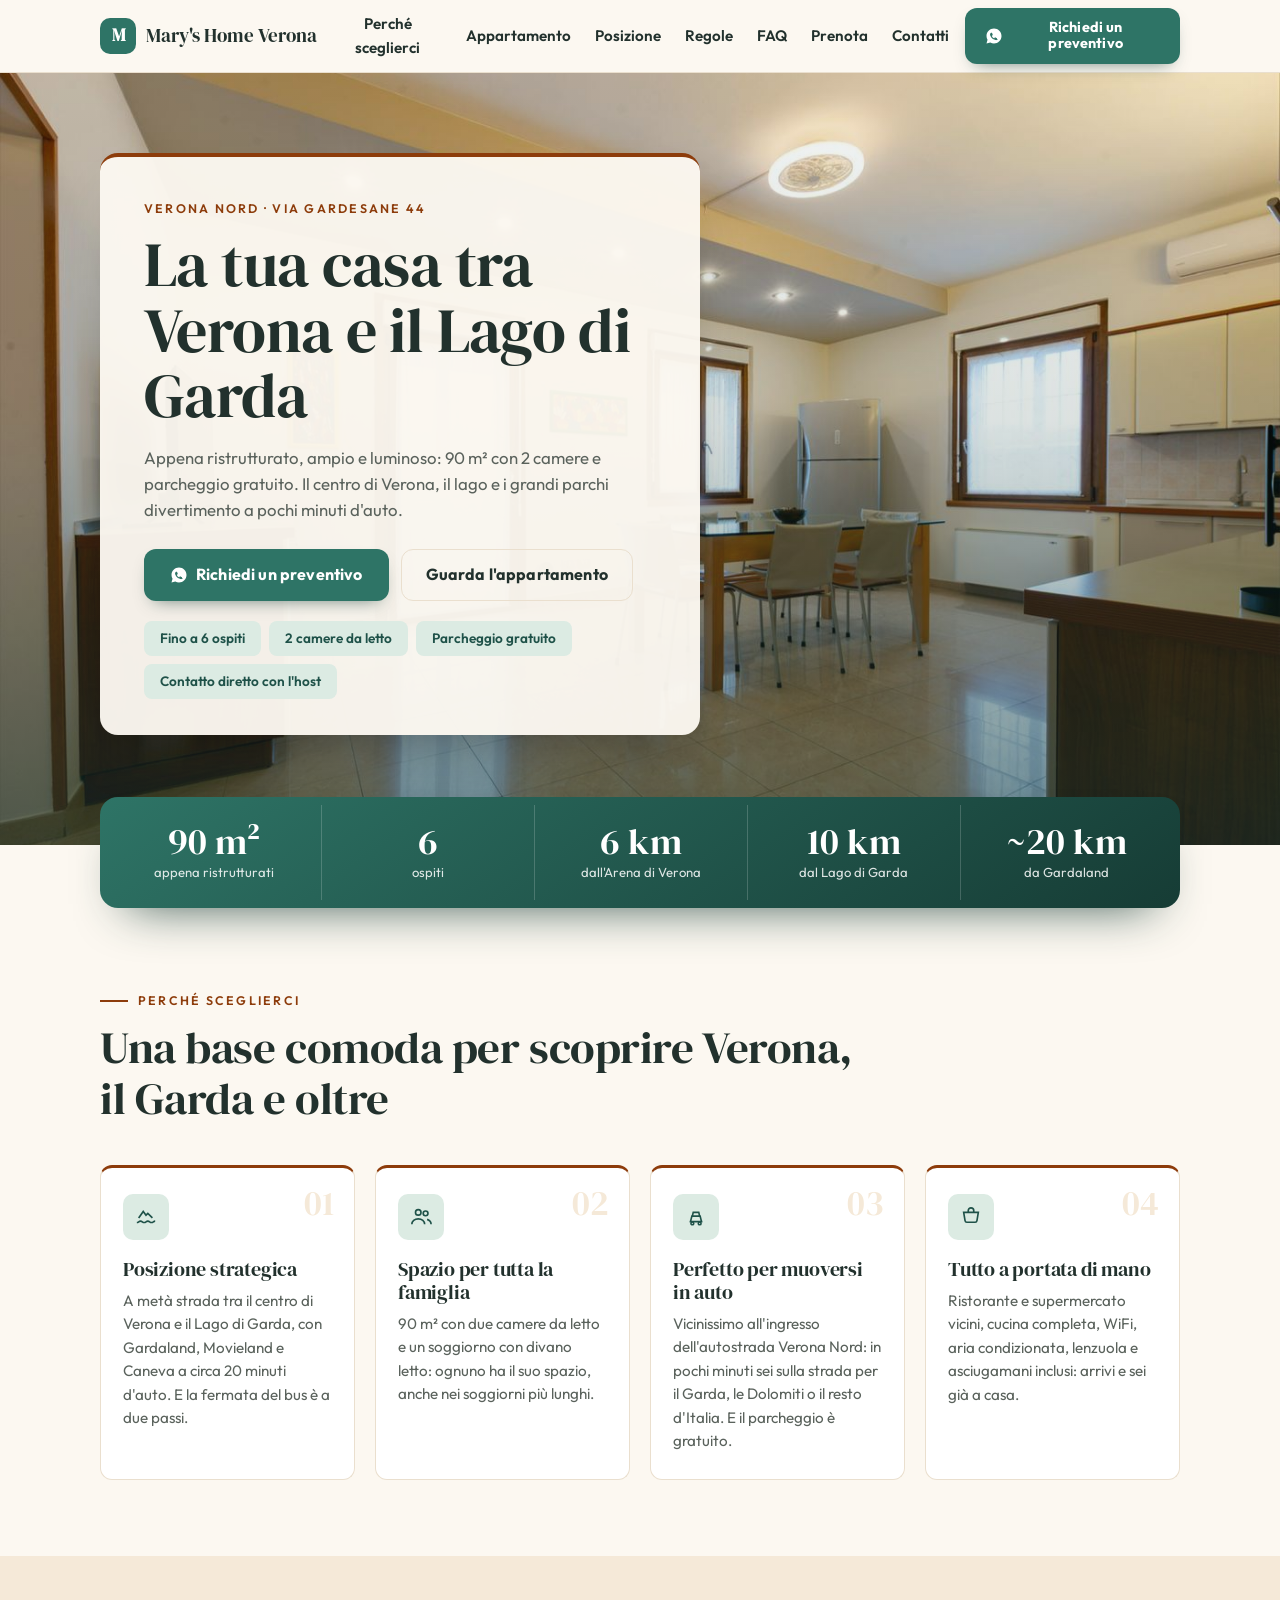
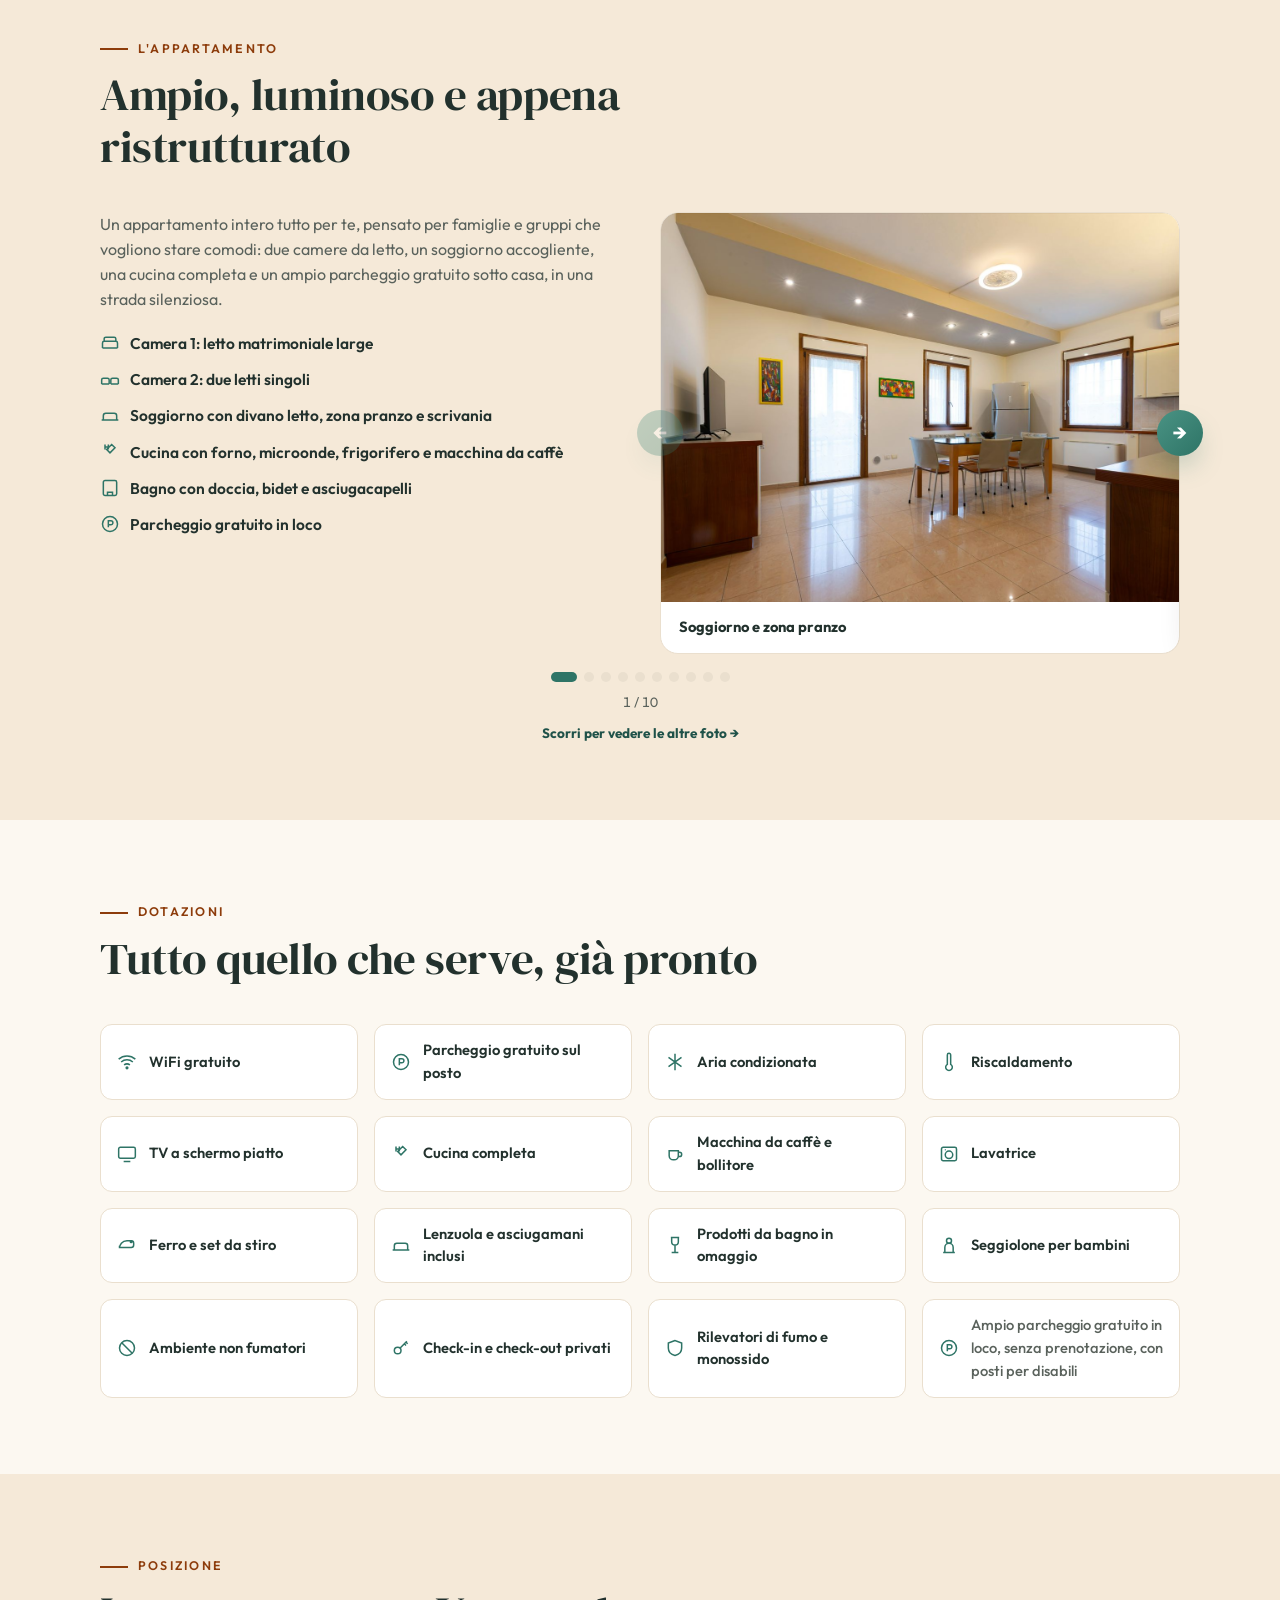
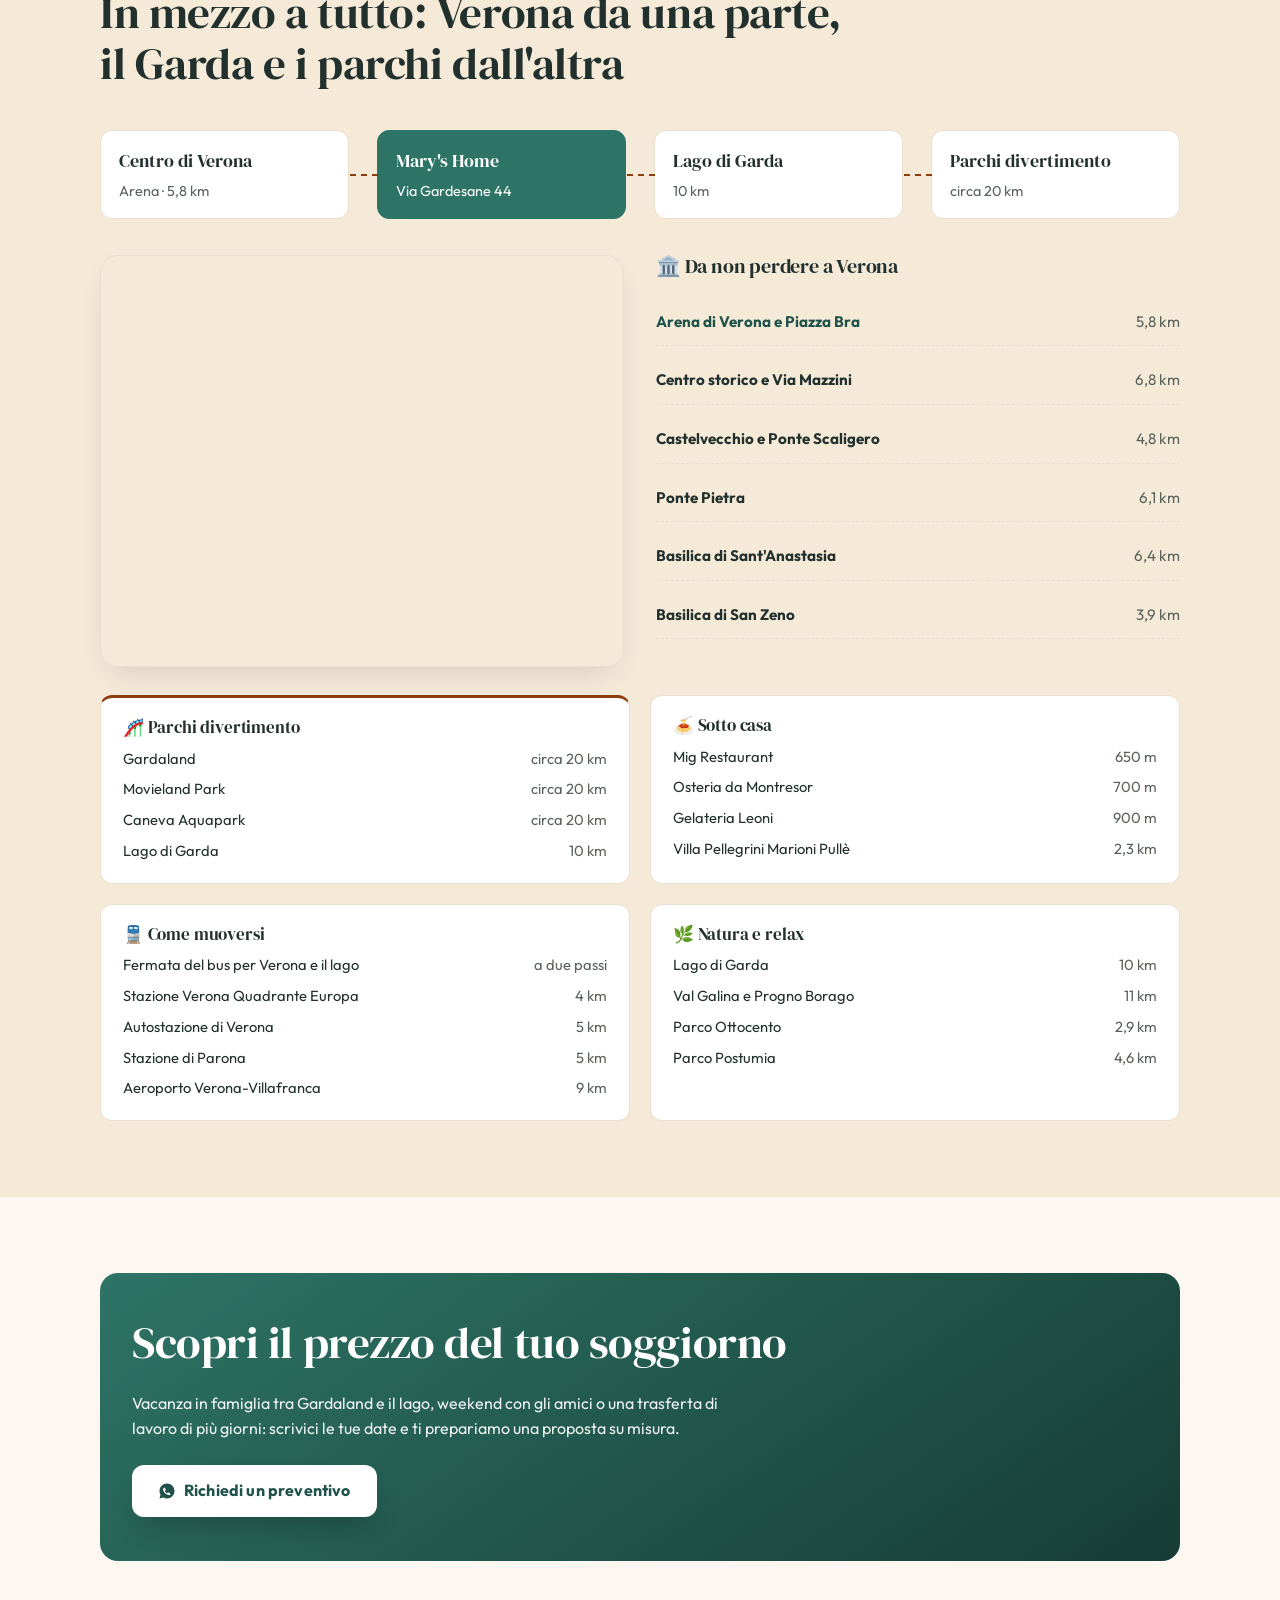
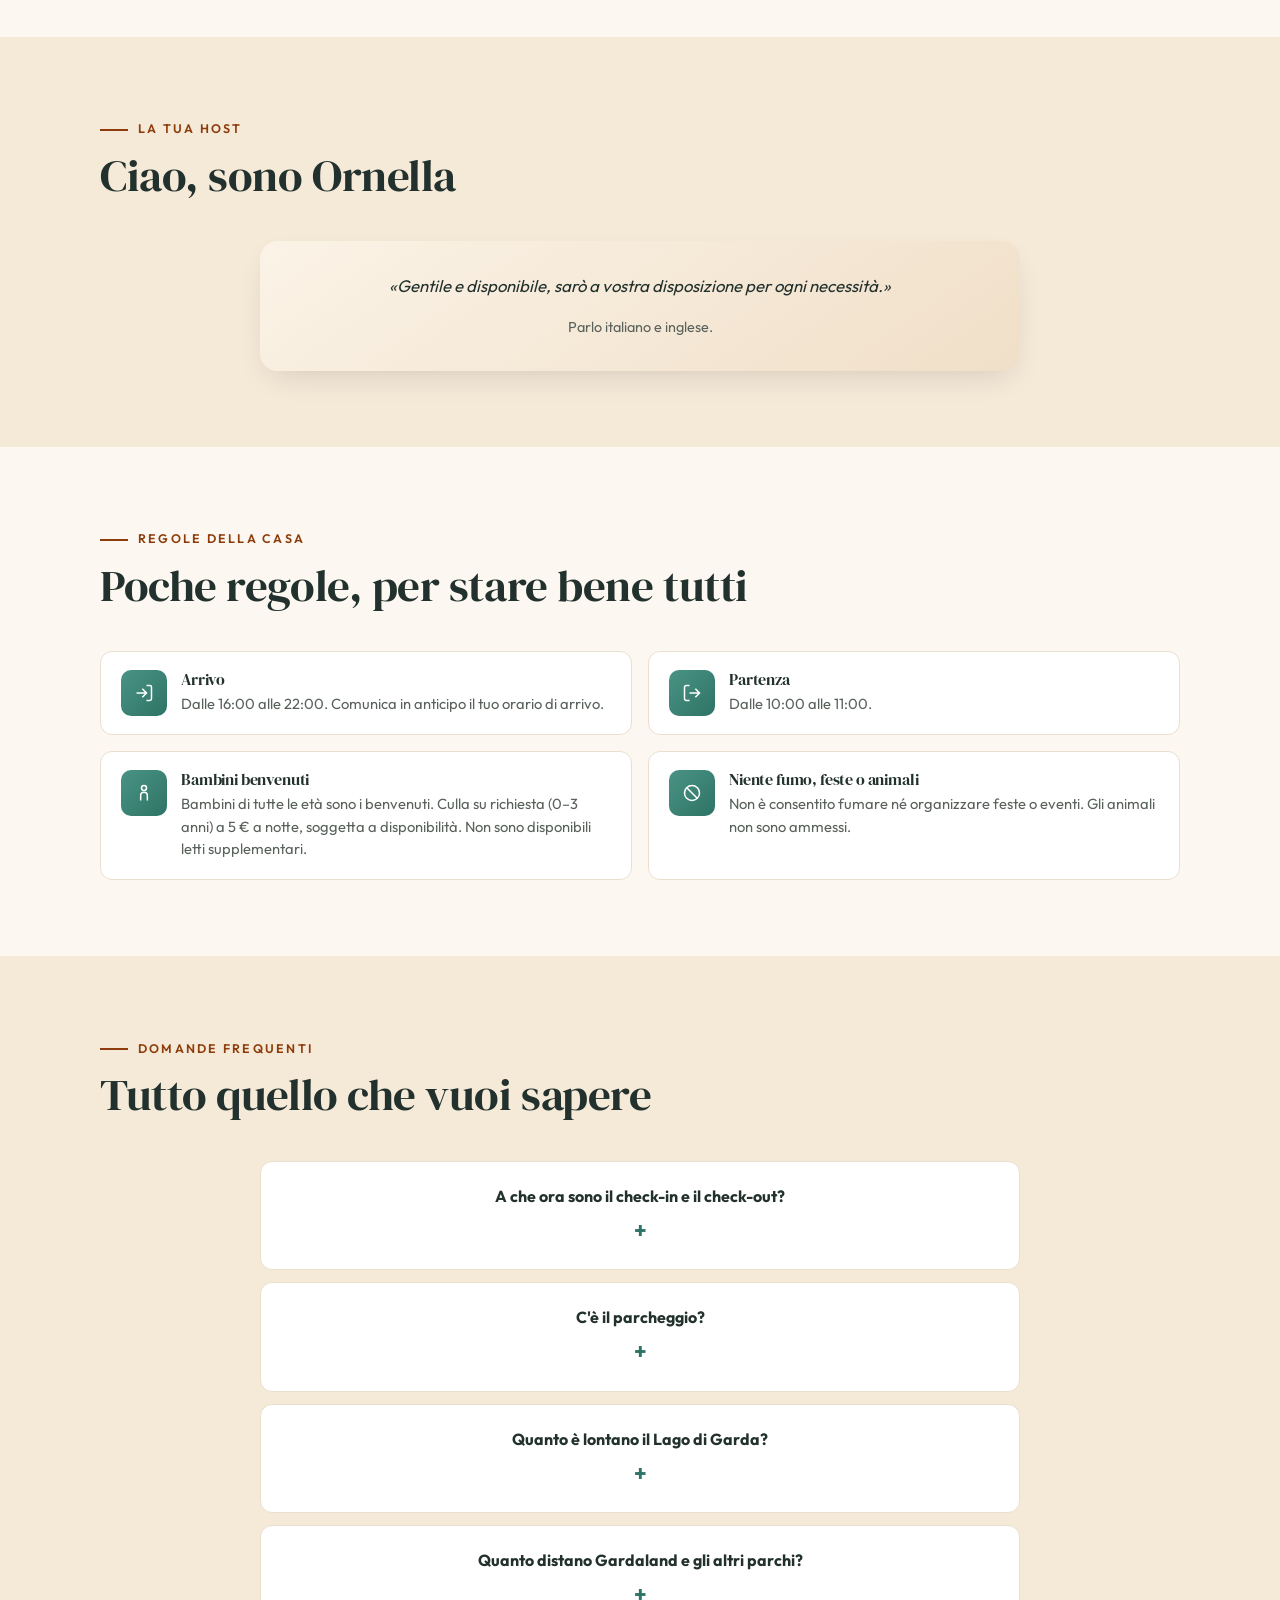
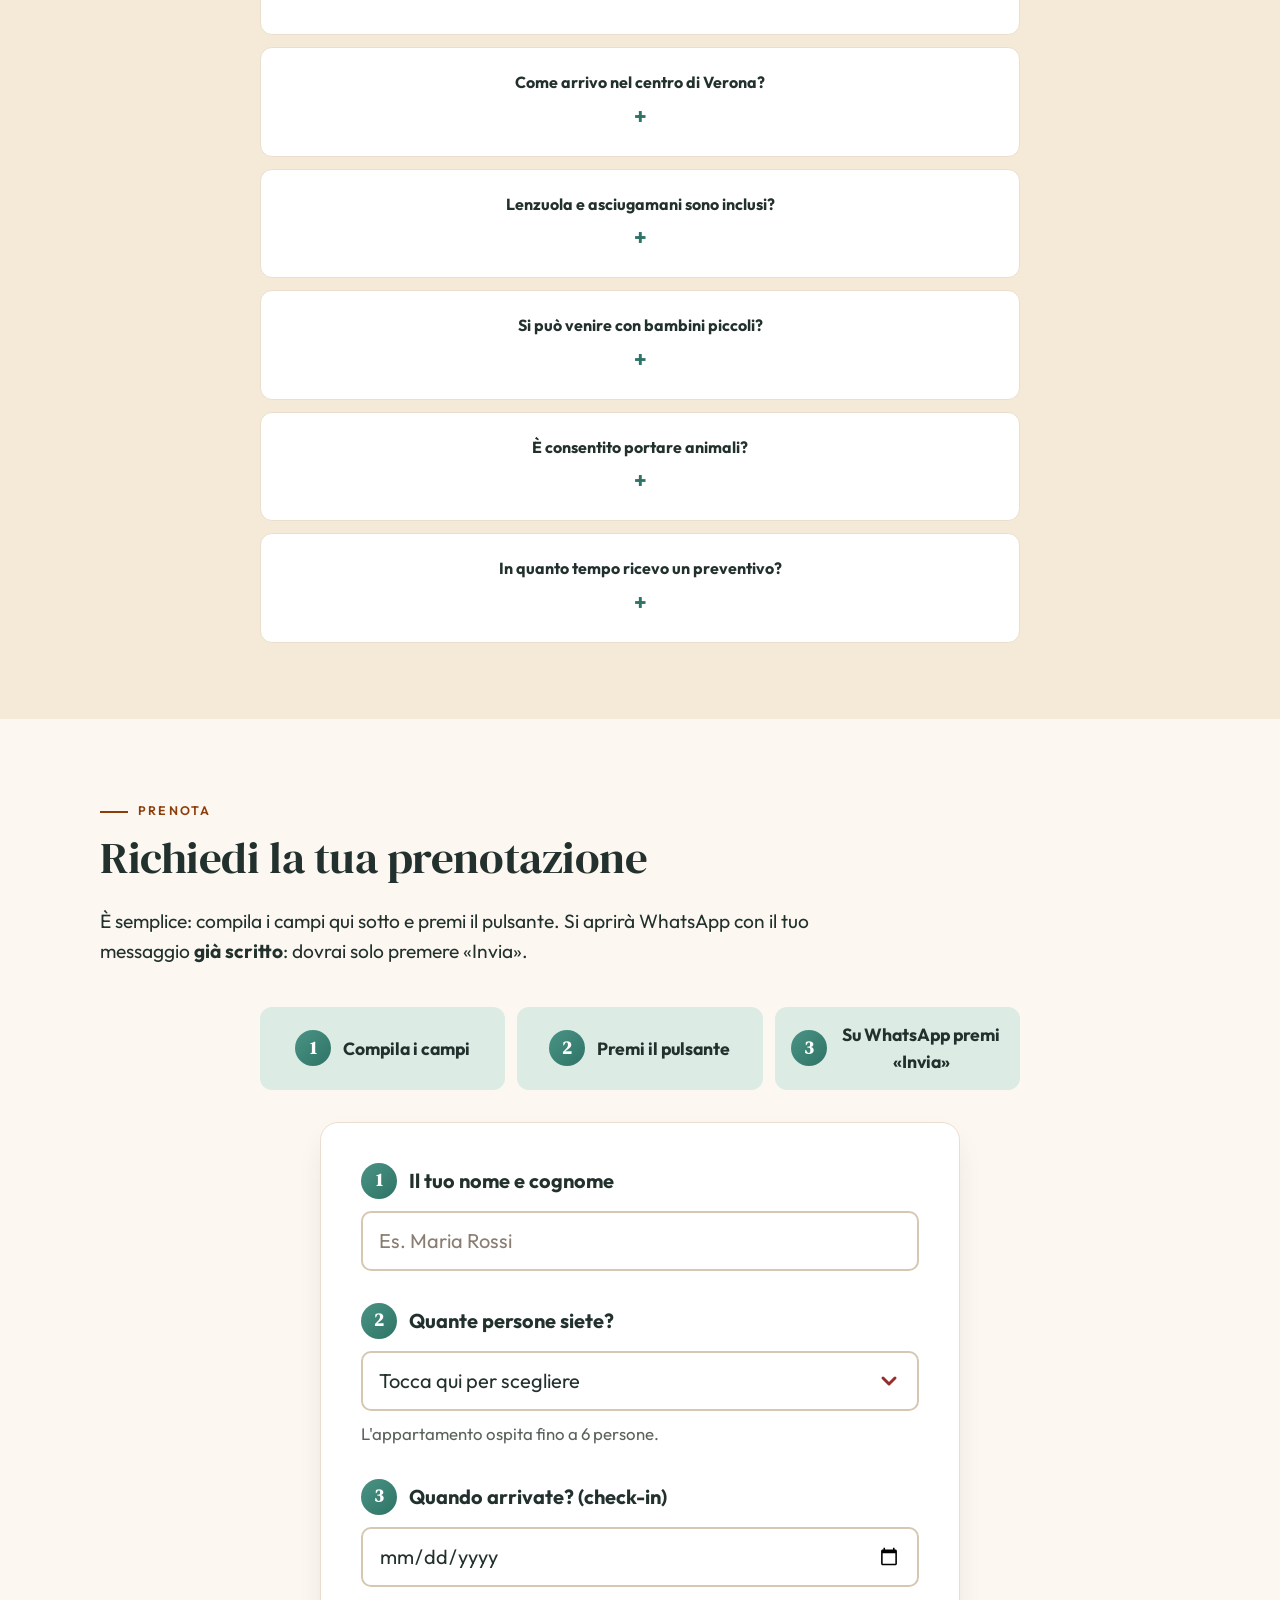
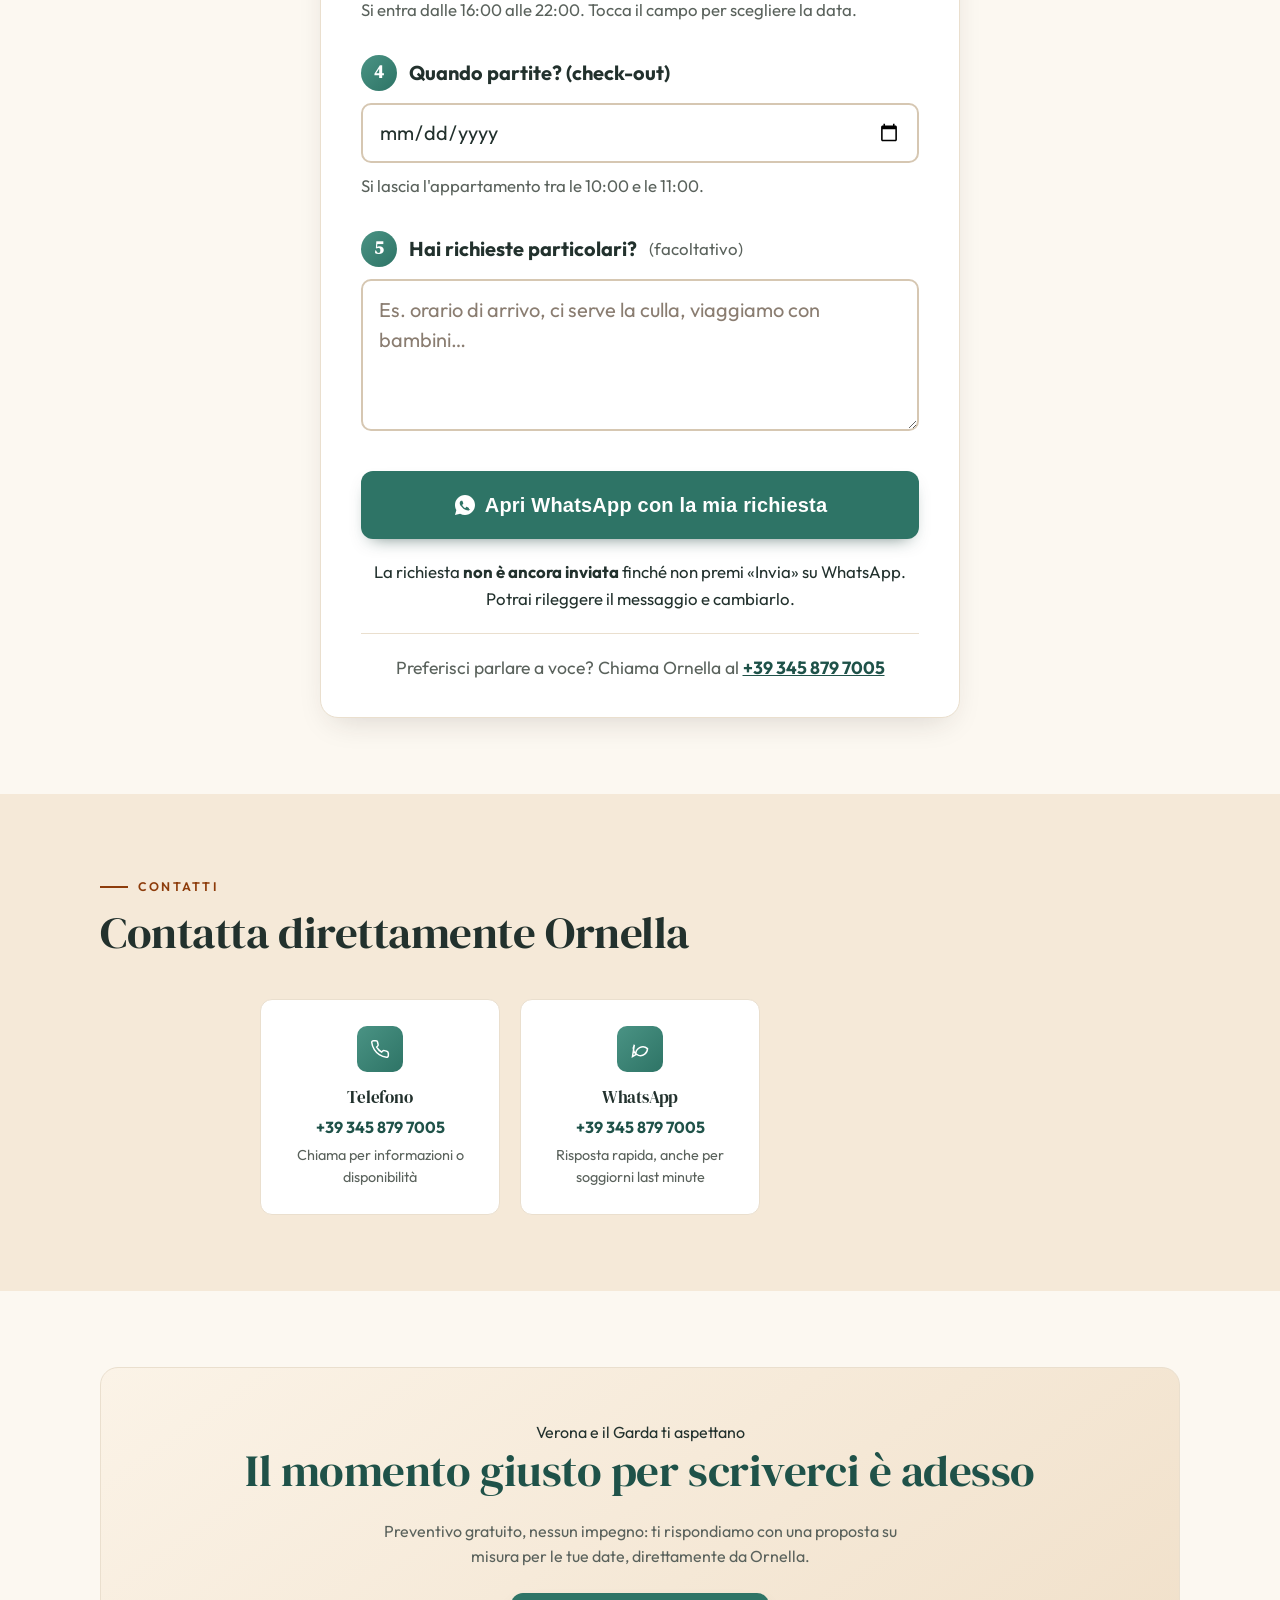
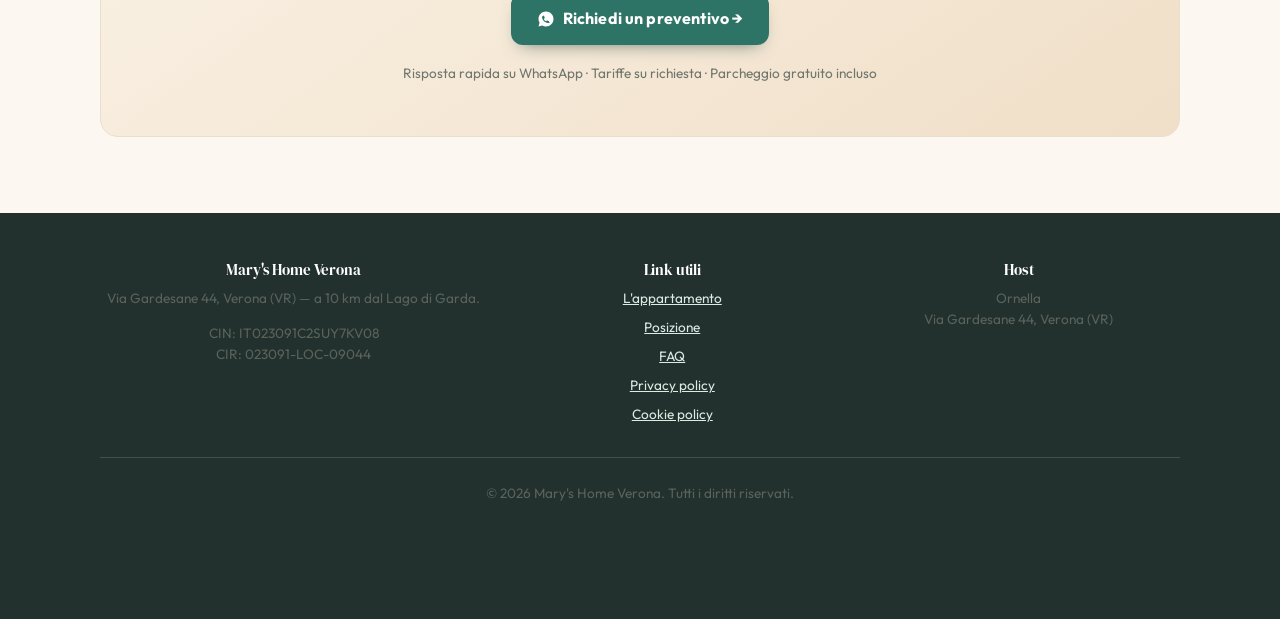
==== commit 5c8fe2a9: "Mary's Home Verona: grafica propria, via il balcone, posizione strategica con parchi divertimento Co" ====
--- a/marys-home-verona/index.html
+++ b/marys-home-verona/index.html
@@ -4,20 +4,20 @@
 <meta charset="utf-8" />
 <meta name="viewport" content="width=device-width, initial-scale=1" />
 <title>Mary's Home Verona | Appartamento 90 m² tra Verona e il Lago di Garda</title>
-<meta name="description" content="Appartamento appena ristrutturato di 90 m² a Verona Nord: 2 camere, balcone, parcheggio gratuito e WiFi. Comodo per Verona e a 10 km dal Lago di Garda. Contatta direttamente l'host Ornella." />
+<meta name="description" content="Appartamento appena ristrutturato di 90 m² a Verona Nord: 2 camere, fino a 6 ospiti, parcheggio gratuito e WiFi. In posizione strategica tra Verona, il Lago di Garda e i parchi divertimento. Contatta direttamente l'host Ornella." />
 
 <!-- Open Graph / anteprima WhatsApp -->
 <meta property="og:type" content="website" />
 <meta property="og:locale" content="it_IT" />
 <meta property="og:site_name" content="Mary's Home Verona" />
 <meta property="og:title" content="Mary's Home Verona | Appartamento 90 m² tra Verona e il Lago di Garda" />
-<meta property="og:description" content="Appena ristrutturato, ampio e luminoso: 2 camere, balcone e parcheggio gratuito. Verona e il Lago di Garda a portata di mano." />
+<meta property="og:description" content="Appena ristrutturato, ampio e luminoso: 2 camere e parcheggio gratuito. Verona, il Lago di Garda e Gardaland a portata di mano." />
 <meta name="twitter:card" content="summary_large_image" />
 <!-- TODO: og:image assoluta, canonical e hreflang quando avremo il dominio -->
 
 <link rel="preconnect" href="https://fonts.googleapis.com" />
 <link rel="preconnect" href="https://fonts.gstatic.com" crossorigin />
-<link href="https://fonts.googleapis.com/css2?family=Fraunces:opsz,wght@9..144,600;9..144,700;9..144,900&family=Caveat:wght@600;700&family=DM+Sans:wght@400;500;700&display=swap" rel="stylesheet" />
+<link href="https://fonts.googleapis.com/css2?family=DM+Serif+Display:ital@0;1&family=Outfit:wght@400;500;600;700&display=swap" rel="stylesheet" />
 <link rel="stylesheet" href="css/style.css" />
 <link rel="icon" href="data:image/svg+xml,%3Csvg xmlns='http://www.w3.org/2000/svg' viewBox='0 0 64 64'%3E%3Ccircle cx='32' cy='32' r='32' fill='%232e7466'/%3E%3Ctext x='32' y='44' font-family='Georgia,serif' font-size='34' font-weight='700' fill='white' text-anchor='middle'%3EM%3C/text%3E%3C/svg%3E" />
 
@@ -26,7 +26,7 @@
   "@context": "https://schema.org",
   "@type": "VacationRental",
   "name": "Mary's Home Verona",
-  "description": "Appartamento appena ristrutturato di 90 m² con 2 camere da letto, balcone e parcheggio gratuito, vicino all'uscita Verona Nord e a 10 km dal Lago di Garda.",
+  "description": "Appartamento appena ristrutturato di 90 m² con 2 camere da letto e parcheggio gratuito, vicino all'uscita Verona Nord e a 10 km dal Lago di Garda.",
   "address": {
     "@type": "PostalAddress",
     "streetAddress": "Via Gardesane 44",
@@ -43,7 +43,6 @@
     { "@type": "LocationFeatureSpecification", "name": "Parcheggio gratuito", "value": true },
     { "@type": "LocationFeatureSpecification", "name": "Aria condizionata", "value": true },
     { "@type": "LocationFeatureSpecification", "name": "Riscaldamento", "value": true },
-    { "@type": "LocationFeatureSpecification", "name": "Balcone", "value": true },
     { "@type": "LocationFeatureSpecification", "name": "Cucina attrezzata", "value": true },
     { "@type": "LocationFeatureSpecification", "name": "Lavatrice", "value": true },
     { "@type": "LocationFeatureSpecification", "name": "Non fumatori", "value": true }
@@ -78,14 +77,13 @@
 <main id="main">
 
   <!-- HERO -->
-  <section class="hero" id="top">
-    <div class="container hero-grid">
-      <div class="hero-copy">
-        <span class="badge">🌊 A 10 km dal Lago di Garda · parcheggio gratuito</span>
-        <span class="hero-logo monogram" aria-hidden="true">M</span>
-        <span class="script-tag">Verona Nord</span>
+  <section class="hero hero-photo" id="top">
+    <img class="hero-bg" src="images/soggiorno-zona-pranzo.jpg" alt="" width="1400" height="931" />
+    <div class="container">
+      <div class="hero-card">
+        <span class="kicker">Verona Nord · Via Gardesane 44</span>
         <h1>La tua casa tra Verona e il Lago di Garda</h1>
-        <p class="lead">Appena ristrutturato, ampio e luminoso: 90 m² con 2 camere, balcone e parcheggio gratuito. Perfetto per famiglie e gruppi che vogliono stare comodi.</p>
+        <p class="lead">Appena ristrutturato, ampio e luminoso: 90 m² con 2 camere e parcheggio gratuito. Il centro di Verona, il lago e i grandi parchi divertimento a pochi minuti d'auto.</p>
         <div class="hero-cta">
           <a class="btn btn-primary" href="#prenota"><svg class="wa-icon" width="18" height="18" viewBox="0 0 24 24" fill="currentColor" aria-hidden="true"><path d="M12 2C6.48 2 2 6.48 2 12c0 1.85.5 3.58 1.36 5.07L2 22l5.07-1.33A9.93 9.93 0 0 0 12 22c5.52 0 10-4.48 10-10S17.52 2 12 2Zm5.2 14.2c-.22.62-1.28 1.2-1.77 1.27-.45.07-1.02.1-1.65-.1-.38-.12-.87-.28-1.5-.55-2.63-1.14-4.35-3.78-4.48-3.96-.13-.18-1.07-1.42-1.07-2.71 0-1.29.68-1.92.92-2.18.24-.26.52-.32.7-.32h.5c.16 0 .38-.02.58.46.22.52.75 1.83.82 1.96.07.13.11.28.02.45-.36.7-.73.98-.95 1.22-.2.22-.24.35-.09.6.7 1.3 1.5 2.02 2.68 2.6.2.1.32.08.46-.06.17-.18.62-.68.8-.92.17-.24.34-.2.57-.12.23.08 1.48.7 1.73.83.25.13.42.19.48.3.06.11.06.62-.16 1.23Z"/></svg> Richiedi un preventivo</a>
           <a class="btn btn-outline" href="#appartamento">Guarda l'appartamento</a>
@@ -94,25 +92,22 @@
           <li>Fino a 6 ospiti</li>
           <li>2 camere da letto</li>
           <li>Parcheggio gratuito</li>
-          <li>Balcone</li>
           <li>Contatto diretto con l'host</li>
         </ul>
       </div>
-      <div class="hero-media">
-        <img src="images/camera-matrimoniale.jpg" alt="Camera matrimoniale con parete verde salvia e copriletto verde acqua" width="1400" height="932" />
-        <div class="hero-tag">📍 Via Gardesane 44, Verona</div>
-      </div>
     </div>
   </section>
 
   <!-- STATISTICHE CHIAVE -->
-  <section class="section" style="padding-top:0">
-    <div class="container">
-      <div class="orbs">
-        <div class="orb o1"><b>90 m²</b><span>appena ristrutturati</span></div>
-        <div class="orb o2"><b>2</b><span>camere da letto</span></div>
-        <div class="orb o3"><b>10 km</b><span>dal Lago di Garda</span></div>
-      </div>
+  <section class="stats-band" aria-label="L'appartamento in numeri">
+    <div class="container">
+      <ul class="stats">
+        <li><b>90 m²</b><span>appena ristrutturati</span></li>
+        <li><b>6</b><span>ospiti</span></li>
+        <li><b>6 km</b><span>dall'Arena di Verona</span></li>
+        <li><b>10 km</b><span>dal Lago di Garda</span></li>
+        <li><b>~20 km</b><span>da Gardaland</span></li>
+      </ul>
     </div>
   </section>
 
@@ -125,20 +120,23 @@
       </div>
       <div class="features-grid">
         <div class="feature-card">
+          <span class="card-num" aria-hidden="true">01</span>
           <div class="feature-icon" aria-hidden="true">
             <svg width="22" height="22" viewBox="0 0 24 24" fill="none" stroke="currentColor" stroke-width="1.8"><path d="M2 18c2 0 2-1.5 4-1.5S8 18 10 18s2-1.5 4-1.5 2 1.5 4 1.5 2-1.5 4-1.5"/><path d="M4 13l5-7 3 4 2-2 5 5"/></svg>
           </div>
-          <h3>Tra la città e il lago</h3>
-          <p>Il Lago di Garda è a 10 km e la fermata del bus è a due passi: raggiungi sia il centro di Verona sia il lago senza pensieri.</p>
+          <h3>Posizione strategica</h3>
+          <p>A metà strada tra il centro di Verona e il Lago di Garda, con Gardaland, Movieland e Caneva a circa 20 minuti d'auto. E la fermata del bus è a due passi.</p>
         </div>
         <div class="feature-card">
+          <span class="card-num" aria-hidden="true">02</span>
           <div class="feature-icon" aria-hidden="true">
             <svg width="22" height="22" viewBox="0 0 24 24" fill="none" stroke="currentColor" stroke-width="1.8"><circle cx="9" cy="7" r="3"/><path d="M2 20c0-3.3 3-6 7-6s7 2.7 7 6"/><circle cx="17" cy="8" r="2.6"/><path d="M23 20c0-2.5-1.8-4.6-4.3-5.4"/></svg>
           </div>
           <h3>Spazio per tutta la famiglia</h3>
-          <p>90 m² con due camere da letto, un soggiorno con divano letto e un balcone: ognuno ha il suo spazio, anche nei soggiorni più lunghi.</p>
+          <p>90 m² con due camere da letto e un soggiorno con divano letto: ognuno ha il suo spazio, anche nei soggiorni più lunghi.</p>
         </div>
         <div class="feature-card">
+          <span class="card-num" aria-hidden="true">03</span>
           <div class="feature-icon" aria-hidden="true">
             <svg width="22" height="22" viewBox="0 0 24 24" fill="none" stroke="currentColor" stroke-width="1.8"><path d="M5 17h14M6 17l1.5-6h9L18 17M8 11l1-4h6l1 4"/><circle cx="8" cy="19" r="1.5"/><circle cx="16" cy="19" r="1.5"/></svg>
           </div>
@@ -146,6 +144,7 @@
           <p>Vicinissimo all'ingresso dell'autostrada Verona Nord: in pochi minuti sei sulla strada per il Garda, le Dolomiti o il resto d'Italia. E il parcheggio è gratuito.</p>
         </div>
         <div class="feature-card">
+          <span class="card-num" aria-hidden="true">04</span>
           <div class="feature-icon" aria-hidden="true">
             <svg width="22" height="22" viewBox="0 0 24 24" fill="none" stroke="currentColor" stroke-width="1.8"><path d="M4 7h16l-1.5 9a2 2 0 0 1-2 1.7H7.5a2 2 0 0 1-2-1.7Z"/><path d="M9 7V5a3 3 0 0 1 6 0v2"/></svg>
           </div>
@@ -165,14 +164,14 @@
       </div>
       <div class="apartment-grid">
         <div>
-          <p>Un appartamento intero tutto per te, pensato per famiglie e gruppi che vogliono stare comodi: due camere da letto, un soggiorno accogliente, una cucina completa e un balcone affacciato su una strada silenziosa.</p>
+          <p>Un appartamento intero tutto per te, pensato per famiglie e gruppi che vogliono stare comodi: due camere da letto, un soggiorno accogliente, una cucina completa e un ampio parcheggio gratuito sotto casa, in una strada silenziosa.</p>
           <ul class="spaces-list">
             <li><svg width="20" height="20" viewBox="0 0 24 24" fill="none" stroke="currentColor" stroke-width="1.8"><path d="M3 18v-6a2 2 0 0 1 2-2h14a2 2 0 0 1 2 2v6M3 18h18M5 10V7a2 2 0 0 1 2-2h10a2 2 0 0 1 2 2v3"/></svg> Camera 1: letto matrimoniale large</li>
             <li><svg width="20" height="20" viewBox="0 0 24 24" fill="none" stroke="currentColor" stroke-width="1.8"><path d="M2 18v-5a2 2 0 0 1 2-2h5a2 2 0 0 1 2 2v5M13 18v-5a2 2 0 0 1 2-2h5a2 2 0 0 1 2 2v5M2 18h9M13 18h9"/></svg> Camera 2: due letti singoli</li>
             <li><svg width="20" height="20" viewBox="0 0 24 24" fill="none" stroke="currentColor" stroke-width="1.8"><path d="M4 18v-5a3 3 0 0 1 3-3h10a3 3 0 0 1 3 3v5M2 18h20"/></svg> Soggiorno con divano letto, zona pranzo e scrivania</li>
             <li><svg width="20" height="20" viewBox="0 0 24 24" fill="none" stroke="currentColor" stroke-width="1.8"><path d="M6 3v6M10 3v6M6 6h4M14 3l4 4-6 6-4-4Z"/></svg> Cucina con forno, microonde, frigorifero e macchina da caffè</li>
             <li><svg width="20" height="20" viewBox="0 0 24 24" fill="none" stroke="currentColor" stroke-width="1.8"><rect x="4" y="3" width="16" height="18" rx="2"/><path d="M9 21v-4h6v4"/></svg> Bagno con doccia, bidet e asciugacapelli</li>
-            <li><svg width="20" height="20" viewBox="0 0 24 24" fill="none" stroke="currentColor" stroke-width="1.8"><path d="M3 21h18M5 21V11h14v10M5 11l7-6 7 6M9 21v-5h6v5"/></svg> Balcone su una strada silenziosa</li>
+            <li><svg width="20" height="20" viewBox="0 0 24 24" fill="none" stroke="currentColor" stroke-width="1.8"><circle cx="12" cy="12" r="9"/><path d="M10 16V8h3a2.5 2.5 0 0 1 0 5h-3"/></svg> Parcheggio gratuito in loco</li>
           </ul>
         </div>
         <div class="car" id="photo-car">
@@ -263,8 +262,14 @@
     <div class="container">
       <div class="section-header">
         <span class="eyebrow">Posizione</span>
-        <h2>Verona Nord: la città, il lago e le montagne a portata di mano</h2>
-      </div>
+        <h2>In mezzo a tutto: Verona da una parte, il Garda e i parchi dall'altra</h2>
+      </div>
+      <ol class="route" aria-label="Distanze principali dall'appartamento">
+        <li class="route-stop"><b>Centro di Verona</b><span>Arena · 5,8 km</span></li>
+        <li class="route-stop home"><b>Mary's Home</b><span>Via Gardesane 44</span></li>
+        <li class="route-stop"><b>Lago di Garda</b><span>10 km</span></li>
+        <li class="route-stop"><b>Parchi divertimento</b><span>circa 20 km</span></li>
+      </ol>
       <div class="location-grid">
         <div class="map-embed">
           <iframe
@@ -275,18 +280,27 @@
           </iframe>
         </div>
         <div>
+          <h3 class="list-title">🏛️ Da non perdere a Verona</h3>
           <ul class="distance-list">
-            <li class="highlight"><strong>🌊 Lago di Garda</strong> <span>10 km</span></li>
+            <li class="highlight"><strong>Arena di Verona e Piazza Bra</strong> <span>5,8 km</span></li>
+            <li><strong>Centro storico e Via Mazzini</strong> <span>6,8 km</span></li>
+            <li><strong>Castelvecchio e Ponte Scaligero</strong> <span>4,8 km</span></li>
+            <li><strong>Ponte Pietra</strong> <span>6,1 km</span></li>
+            <li><strong>Basilica di Sant'Anastasia</strong> <span>6,4 km</span></li>
             <li><strong>Basilica di San Zeno</strong> <span>3,9 km</span></li>
-            <li><strong>Castelvecchio</strong> <span>4,8 km</span></li>
-            <li><strong>Arena di Verona e Piazza Bra</strong> <span>5,8 km</span></li>
-            <li><strong>Ponte Pietra</strong> <span>6,1 km</span></li>
-            <li><strong>Via Mazzini</strong> <span>6,8 km</span></li>
-            <li><strong>Aeroporto Verona-Villafranca</strong> <span>9 km</span></li>
           </ul>
         </div>
       </div>
       <div class="nearby-grid">
+        <div class="nearby-card parks">
+          <h3>🎢 Parchi divertimento</h3>
+          <ul>
+            <li>Gardaland <span>circa 20 km</span></li>
+            <li>Movieland Park <span>circa 20 km</span></li>
+            <li>Caneva Aquapark <span>circa 20 km</span></li>
+            <li>Lago di Garda <span>10 km</span></li>
+          </ul>
+        </div>
         <div class="nearby-card">
           <h3>🍝 Sotto casa</h3>
           <ul>
@@ -303,6 +317,7 @@
             <li>Stazione Verona Quadrante Europa <span>4 km</span></li>
             <li>Autostazione di Verona <span>5 km</span></li>
             <li>Stazione di Parona <span>5 km</span></li>
+            <li>Aeroporto Verona-Villafranca <span>9 km</span></li>
           </ul>
         </div>
         <div class="nearby-card">
@@ -314,15 +329,6 @@
             <li>Parco Postumia <span>4,6 km</span></li>
           </ul>
         </div>
-        <div class="nearby-card">
-          <h3>🏰 Da non perdere</h3>
-          <ul>
-            <li>Palazzo Canossa <span>5 km</span></li>
-            <li>Piazzale Castel San Pietro <span>6 km</span></li>
-            <li>Ponte Scaligero <span>4,8 km</span></li>
-            <li>Castello Scaligero di Villafranca <span>16 km</span></li>
-          </ul>
-        </div>
       </div>
     </div>
   </section>
@@ -332,7 +338,7 @@
     <div class="container">
       <div class="longstay">
         <h2>Scopri il prezzo del tuo soggiorno</h2>
-        <p>Vacanza in famiglia, weekend sul Garda con gli amici o una trasferta di lavoro di più giorni: scrivici le tue date e ti prepariamo una proposta su misura.</p>
+        <p>Vacanza in famiglia tra Gardaland e il lago, weekend con gli amici o una trasferta di lavoro di più giorni: scrivici le tue date e ti prepariamo una proposta su misura.</p>
         <a class="btn btn-primary" href="#prenota"><svg class="wa-icon" width="18" height="18" viewBox="0 0 24 24" fill="currentColor" aria-hidden="true"><path d="M12 2C6.48 2 2 6.48 2 12c0 1.85.5 3.58 1.36 5.07L2 22l5.07-1.33A9.93 9.93 0 0 0 12 22c5.52 0 10-4.48 10-10S17.52 2 12 2Zm5.2 14.2c-.22.62-1.28 1.2-1.77 1.27-.45.07-1.02.1-1.65-.1-.38-.12-.87-.28-1.5-.55-2.63-1.14-4.35-3.78-4.48-3.96-.13-.18-1.07-1.42-1.07-2.71 0-1.29.68-1.92.92-2.18.24-.26.52-.32.7-.32h.5c.16 0 .38-.02.58.46.22.52.75 1.83.82 1.96.07.13.11.28.02.45-.36.7-.73.98-.95 1.22-.2.22-.24.35-.09.6.7 1.3 1.5 2.02 2.68 2.6.2.1.32.08.46-.06.17-.18.62-.68.8-.92.17-.24.34-.2.57-.12.23.08 1.48.7 1.73.83.25.13.42.19.48.3.06.11.06.62-.16 1.23Z"/></svg> Richiedi un preventivo</a>
       </div>
     </div>
@@ -399,6 +405,10 @@
         <details class="faq-item">
           <summary>Quanto è lontano il Lago di Garda?</summary>
           <p>Circa 10 km. L'ingresso dell'autostrada Verona Nord è vicinissimo e c'è una fermata del bus a due passi che porta sia in città sia al lago.</p>
+        </details>
+        <details class="faq-item">
+          <summary>Quanto distano Gardaland e gli altri parchi?</summary>
+          <p>Gardaland, Movieland Park e Caneva Aquapark sono a circa 20 km, raggiungibili in auto in una ventina di minuti: perfetti per una giornata con i bambini, tornando la sera in un appartamento spazioso.</p>
         </details>
         <details class="faq-item">
           <summary>Come arrivo nel centro di Verona?</summary>
--- a/marys-home-verona/css/style.css
+++ b/marys-home-verona/css/style.css
@@ -40,15 +40,15 @@
   --grad-card-strong: linear-gradient(145deg, #b8d2b0 0%, #7fa48a 100%);
   --grad-card-deep: linear-gradient(145deg, #2e7466 0%, #163c35 100%);
 
-  --radius-lg: 24px;
-  --radius-md: 16px;
+  --radius-lg: 18px;
+  --radius-md: 12px;
   --radius-sm: 10px;
   --shadow-soft: 0 12px 32px -12px rgba(43, 35, 32, 0.18);
   --shadow-accent: 0 14px 28px -8px rgba(var(--accent-rgb), 0.4);
   --container: 1120px;
-  --font-heading: "Fraunces", Georgia, "Times New Roman", serif;
-  --font-script: "Caveat", "Segoe Script", cursive;
-  --font-body: "DM Sans", -apple-system, BlinkMacSystemFont, "Segoe UI", Roboto, Helvetica, Arial, sans-serif;
+  --font-heading: "DM Serif Display", Georgia, "Times New Roman", serif;
+  --font-script: "DM Serif Display", Georgia, serif;
+  --font-body: "Outfit", -apple-system, BlinkMacSystemFont, "Segoe UI", Roboto, Helvetica, Arial, sans-serif;
 }
 
 * {
@@ -1286,3 +1286,219 @@
 /* Accento caldo "legno ciliegio" sui titoletti script */
 .section-header .eyebrow,
 .hero-copy .script-tag { color: var(--color-wood); }
+
+
+/* =====================================================================
+   IDENTITÀ MARY'S HOME
+   Strato che dà alla landing un carattere proprio rispetto a Sara:
+   serif elegante + sans geometrico, titoli allineati a sinistra su
+   desktop, hero a tutta foto, bottoni squadrati, numeri in fascia,
+   card numerate con filo in legno ciliegio.
+   ===================================================================== */
+
+h1, h2, h3, h4 { font-weight: 400; letter-spacing: -0.01em; }
+h1 { font-size: clamp(2.3rem, 6vw, 3.9rem); line-height: 1.05; }
+h2 { font-size: clamp(1.9rem, 4vw, 2.8rem); font-weight: 400; }
+h3 { font-size: 1.25rem; font-weight: 400; }
+.section { padding: 76px 0; }
+
+/* Titoletti: maiuscoletto con filo, al posto del corsivo script */
+.section-header .eyebrow {
+  font-family: var(--font-body);
+  font-size: 0.78rem;
+  font-weight: 600;
+  letter-spacing: 0.18em;
+  text-transform: uppercase;
+  color: var(--color-wood);
+  display: inline-flex;
+  align-items: center;
+  gap: 10px;
+  margin-bottom: 14px;
+}
+.section-header .eyebrow::before {
+  content: "";
+  width: 28px;
+  height: 2px;
+  background: var(--color-wood);
+}
+@media (min-width: 900px) {
+  .section-header { text-align: left; margin-left: 0; max-width: 760px; }
+}
+
+/* Bottoni squadrati, ombra discreta */
+.btn { border-radius: 12px; padding: 15px 24px; letter-spacing: 0.01em; }
+.btn-primary { background: var(--color-accent); box-shadow: 0 8px 18px -10px rgba(var(--accent-deep-rgb), 0.7); }
+.btn-primary:hover { background: var(--color-accent-dark); box-shadow: 0 10px 22px -10px rgba(var(--accent-deep-rgb), 0.8); }
+.btn-outline { border-width: 1.5px; }
+.brand .brand-mark { border-radius: 10px; background: var(--color-accent); box-shadow: none; }
+.brand { font-family: var(--font-heading); font-weight: 400; font-size: 1.2rem; }
+
+/* Hero a tutta foto */
+.hero.hero-photo {
+  position: relative;
+  padding: 0;
+  min-height: min(88vh, 760px);
+  display: flex;
+  align-items: flex-end;
+  background: var(--color-text);
+  overflow: hidden;
+}
+.hero-photo .hero-bg {
+  position: absolute;
+  inset: 0;
+  width: 100%;
+  height: 100%;
+  object-fit: cover;
+  object-position: center 55%;
+}
+.hero-photo::after {
+  content: "";
+  position: absolute;
+  inset: 0;
+  background: linear-gradient(180deg, rgba(22,60,53,0.05) 0%, rgba(22,60,53,0.15) 45%, rgba(22,60,53,0.55) 100%);
+}
+.hero-photo .container { position: relative; z-index: 1; padding-top: 140px; padding-bottom: 72px; }
+.hero-card {
+  background: rgba(var(--bg-rgb), 0.96);
+  border-radius: var(--radius-lg);
+  padding: 30px 24px 26px;
+  max-width: 600px;
+  box-shadow: 0 30px 60px -30px rgba(0,0,0,0.45);
+  text-align: left;
+  border-top: 4px solid var(--color-wood);
+}
+@media (min-width: 900px) {
+  .hero-photo { align-items: center; }
+  .hero-photo .container { padding-top: 80px; padding-bottom: 110px; }
+  .hero-card { padding: 42px 44px 36px; }
+}
+.hero-card .kicker {
+  display: block;
+  font-size: 0.78rem;
+  font-weight: 600;
+  letter-spacing: 0.18em;
+  text-transform: uppercase;
+  color: var(--color-wood);
+  margin-bottom: 14px;
+}
+.hero-card h1 { margin-bottom: 16px; }
+.hero-card .lead { font-size: 1.05rem; margin-bottom: 24px; }
+.hero-card .hero-cta { justify-content: flex-start; display: flex; flex-wrap: wrap; gap: 12px; margin-bottom: 20px; }
+.hero-card .chips { justify-content: flex-start; display: flex; flex-wrap: wrap; gap: 8px; list-style: none; padding: 0; margin: 0; }
+.hero-card .chips li { background: var(--color-accent-soft); border: 0; color: var(--color-accent-dark); border-radius: 8px; }
+
+/* Fascia numeri */
+.stats-band {
+  position: relative;
+  z-index: 2;
+  margin-top: -48px;
+}
+.stats {
+  list-style: none;
+  margin: 0;
+  padding: 8px;
+  display: grid;
+  grid-template-columns: repeat(2, minmax(0, 1fr));
+  gap: 1px;
+  background: var(--grad-card-deep);
+  border-radius: var(--radius-lg);
+  box-shadow: 0 24px 50px -28px rgba(var(--accent-deep-rgb), 0.9);
+  overflow: hidden;
+}
+.stats li {
+  padding: 18px 12px;
+  color: #fff;
+  display: flex;
+  flex-direction: column;
+  align-items: center;
+  gap: 2px;
+}
+.stats li:last-child { grid-column: 1 / -1; }
+.stats b { font-family: var(--font-heading); font-weight: 400; font-size: clamp(1.7rem, 4vw, 2.3rem); line-height: 1; }
+.stats span { font-size: 0.82rem; opacity: 0.85; }
+@media (min-width: 760px) {
+  .stats { grid-template-columns: repeat(5, minmax(0, 1fr)); }
+  .stats li:last-child { grid-column: auto; }
+  .stats li + li { border-left: 1px solid rgba(255,255,255,0.18); }
+}
+
+/* Card "perché" numerate, allineate a sinistra */
+.feature-card {
+  position: relative;
+  text-align: left;
+  background: var(--color-surface);
+  border: 1px solid var(--color-border);
+  border-top: 3px solid var(--color-wood);
+  border-radius: var(--radius-md);
+  box-shadow: none;
+  padding: 26px 22px;
+}
+.feature-card .feature-icon { margin: 0 0 18px; border-radius: 10px; box-shadow: none; background: var(--color-accent-soft); color: var(--color-accent-dark); }
+.feature-card .card-num {
+  position: absolute;
+  top: 18px;
+  right: 20px;
+  font-family: var(--font-heading);
+  font-size: 2.2rem;
+  line-height: 1;
+  color: var(--color-bg-alt);
+}
+.feature-icon { border-radius: 10px; box-shadow: none; }
+
+/* Elementi con angoli più asciutti */
+.amenity, .faq-item, .nearby-card, .rule, .contact-card { border-radius: var(--radius-md); box-shadow: none; }
+.amenity { text-align: left; justify-content: flex-start; }
+
+/* Percorso "posizione strategica" */
+.route {
+  list-style: none;
+  margin: 0 0 36px;
+  padding: 0;
+  display: grid;
+  gap: 12px;
+  grid-template-columns: minmax(0, 1fr);
+  counter-reset: none;
+}
+.route-stop {
+  position: relative;
+  background: var(--color-surface);
+  border: 1px solid var(--color-border);
+  border-radius: var(--radius-md);
+  padding: 16px 18px;
+  display: flex;
+  justify-content: space-between;
+  align-items: baseline;
+  gap: 12px;
+  text-align: left;
+}
+.route-stop b { font-family: var(--font-heading); font-weight: 400; font-size: 1.15rem; color: var(--color-text); }
+.route-stop span { font-size: 0.9rem; color: var(--color-text-soft); white-space: nowrap; }
+.route-stop.home { background: var(--color-accent); border-color: var(--color-accent); }
+.route-stop.home b, .route-stop.home span { color: #fff; }
+@media (min-width: 900px) {
+  .route { grid-template-columns: repeat(4, minmax(0, 1fr)); gap: 28px; }
+  .route-stop { flex-direction: column; align-items: flex-start; gap: 4px; }
+  .route-stop + .route-stop::before {
+    content: "";
+    position: absolute;
+    left: -28px;
+    top: 50%;
+    width: 28px;
+    border-top: 2px dashed var(--color-wood);
+  }
+}
+
+.list-title { font-size: 1.25rem; text-align: left; margin-bottom: 8px; }
+.distance-list li { text-align: left; }
+.nearby-card.parks { border-top: 3px solid var(--color-wood); }
+
+/* Fascia CTA e final CTA più asciutte */
+.longstay { border-radius: var(--radius-lg); box-shadow: none; text-align: left; padding: 44px 32px; }
+.longstay p { margin-left: 0; }
+.final-cta { box-shadow: none; }
+.distance-list li { flex-direction: row; justify-content: space-between; align-items: baseline; gap: 12px; }
+.distance-list li span { white-space: nowrap; }
+.apartment-grid > div:first-child { text-align: left; }
+.spaces-list li { justify-content: flex-start; text-align: left; }
+.booking-steps li { border-radius: var(--radius-md); }
+.photo-slide img { height: auto; }
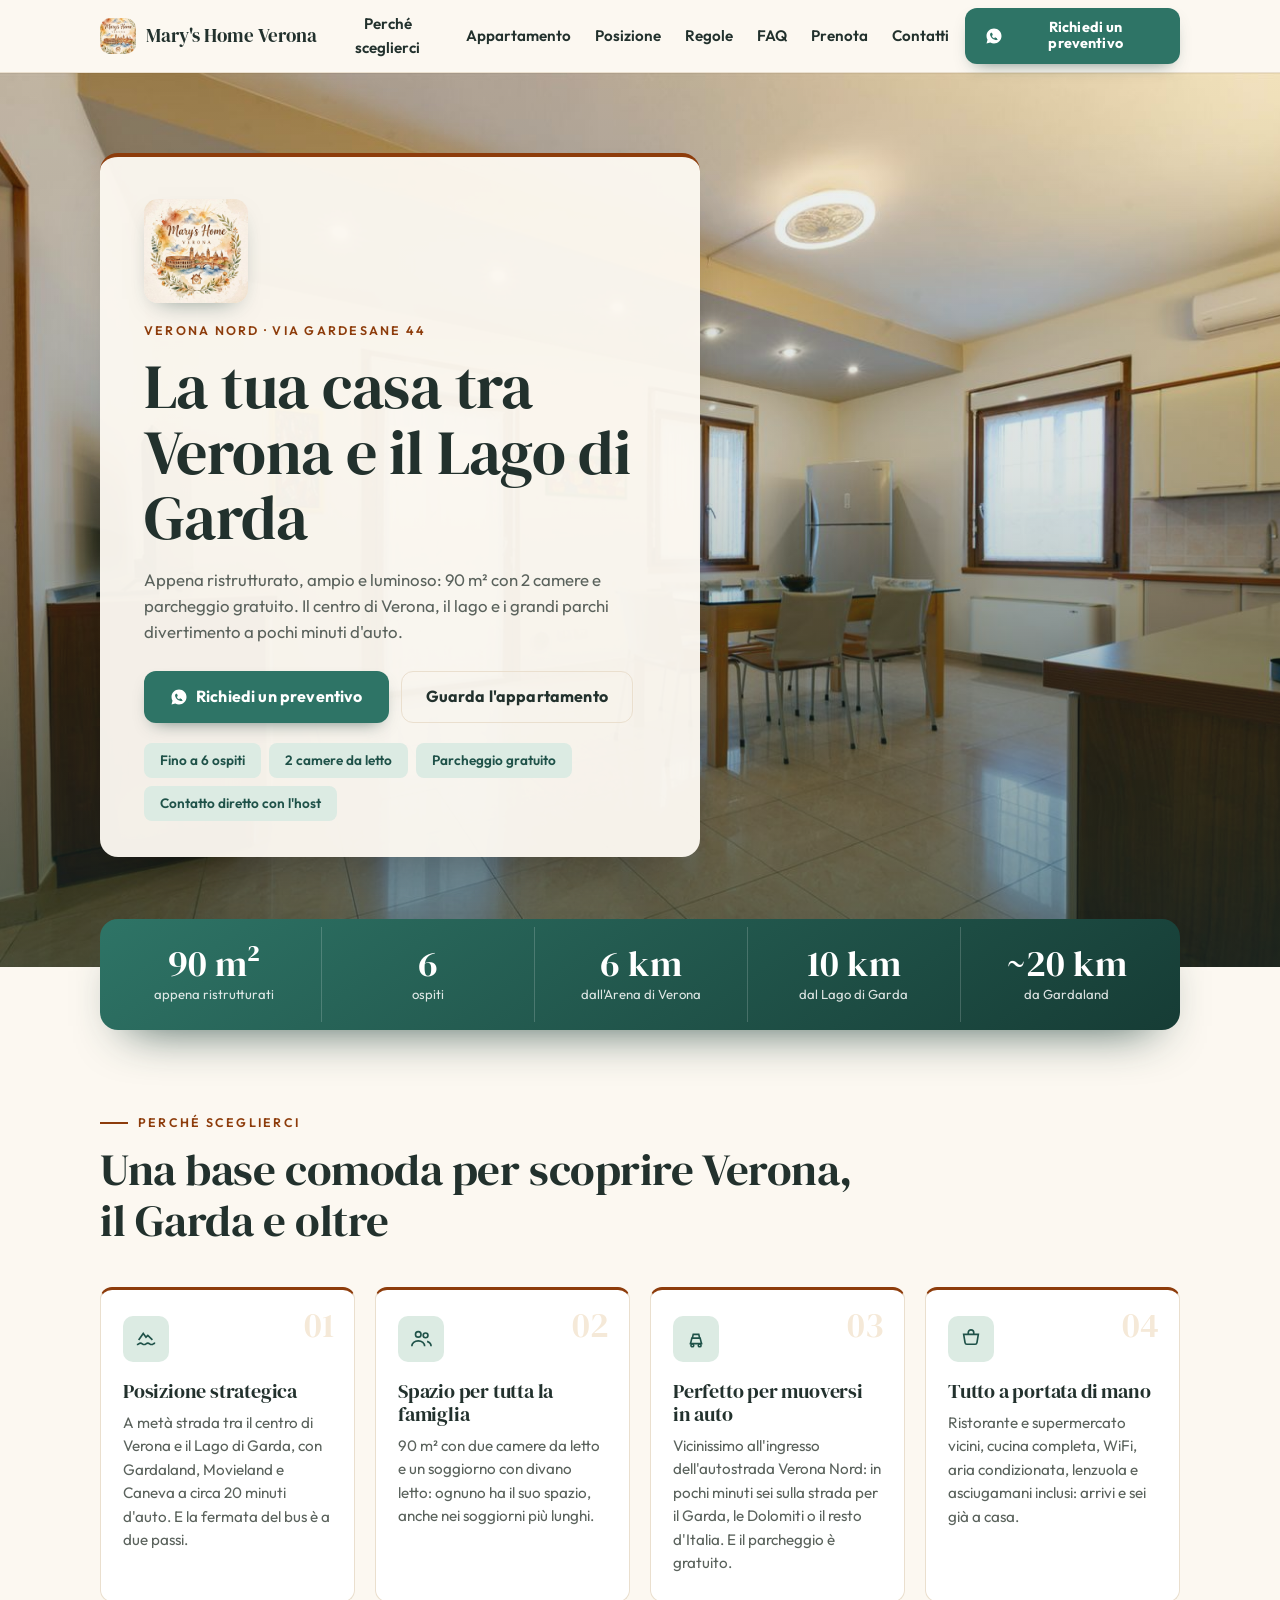
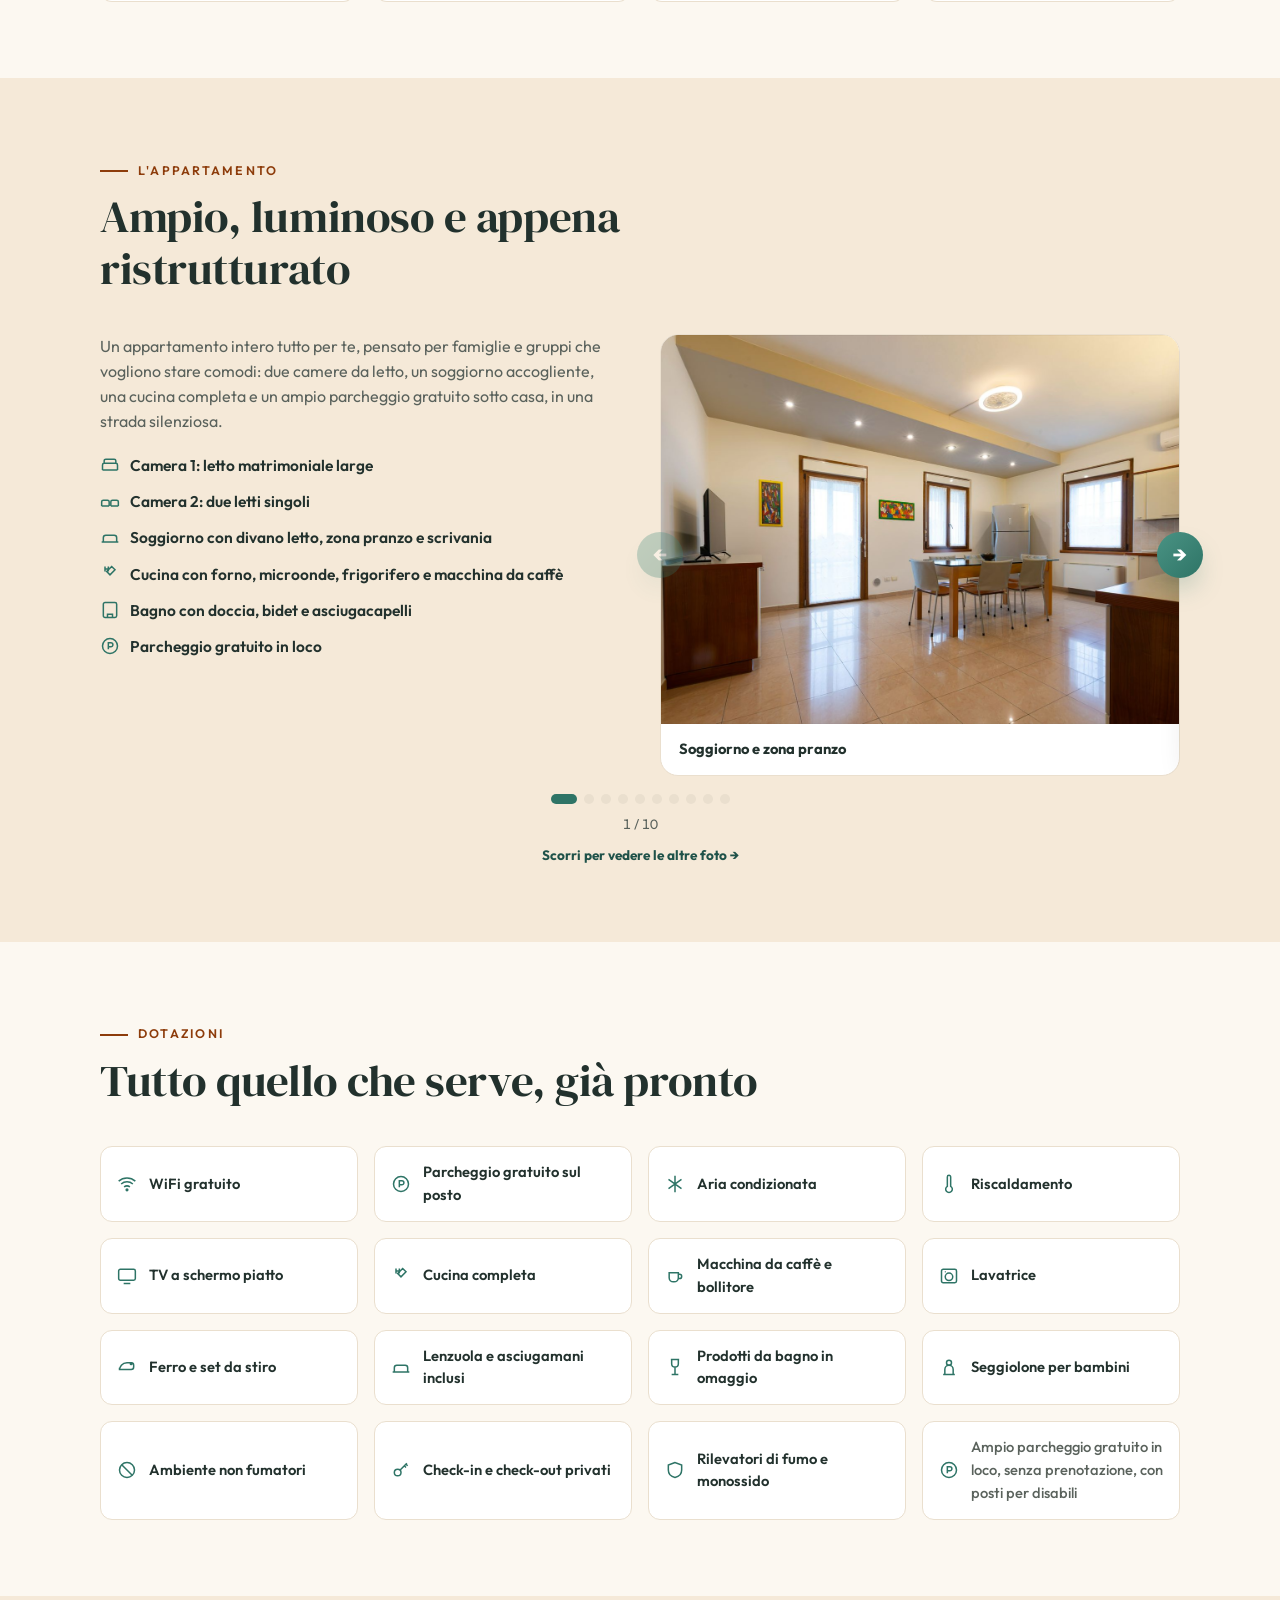
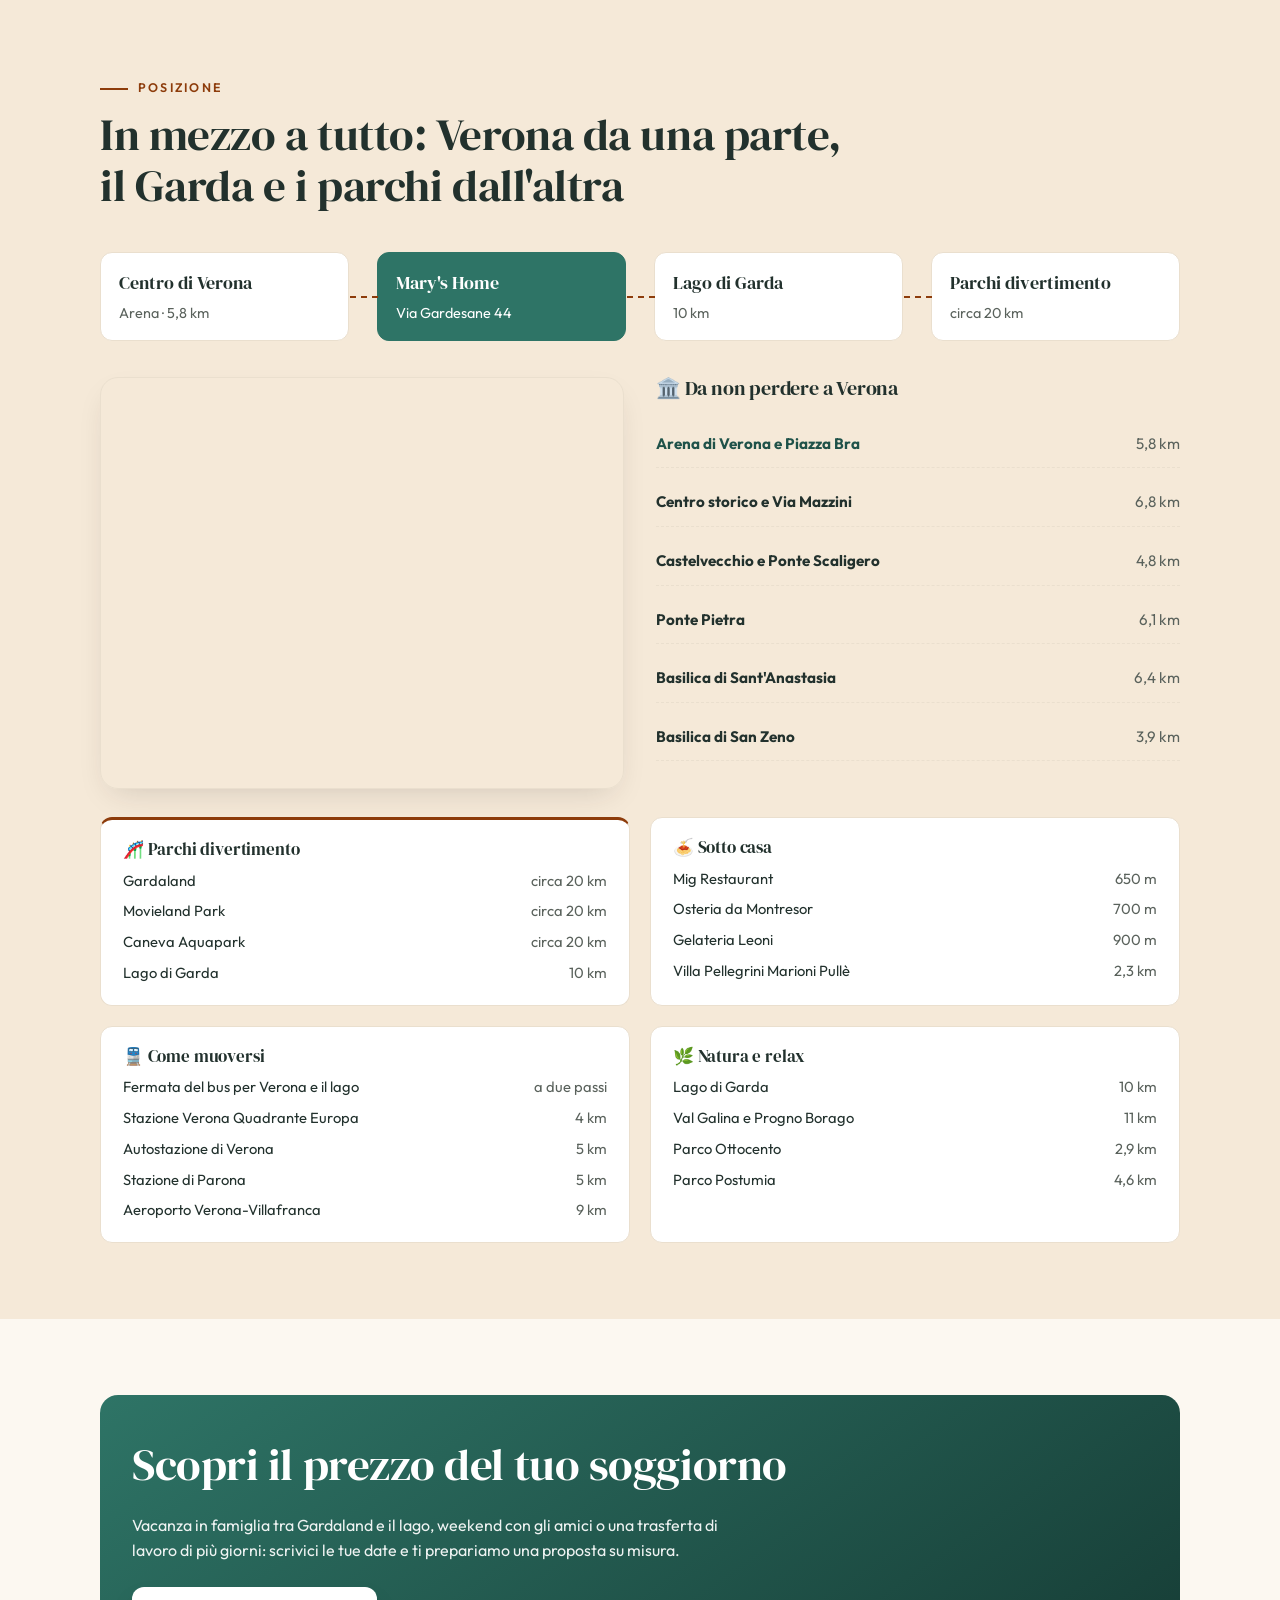
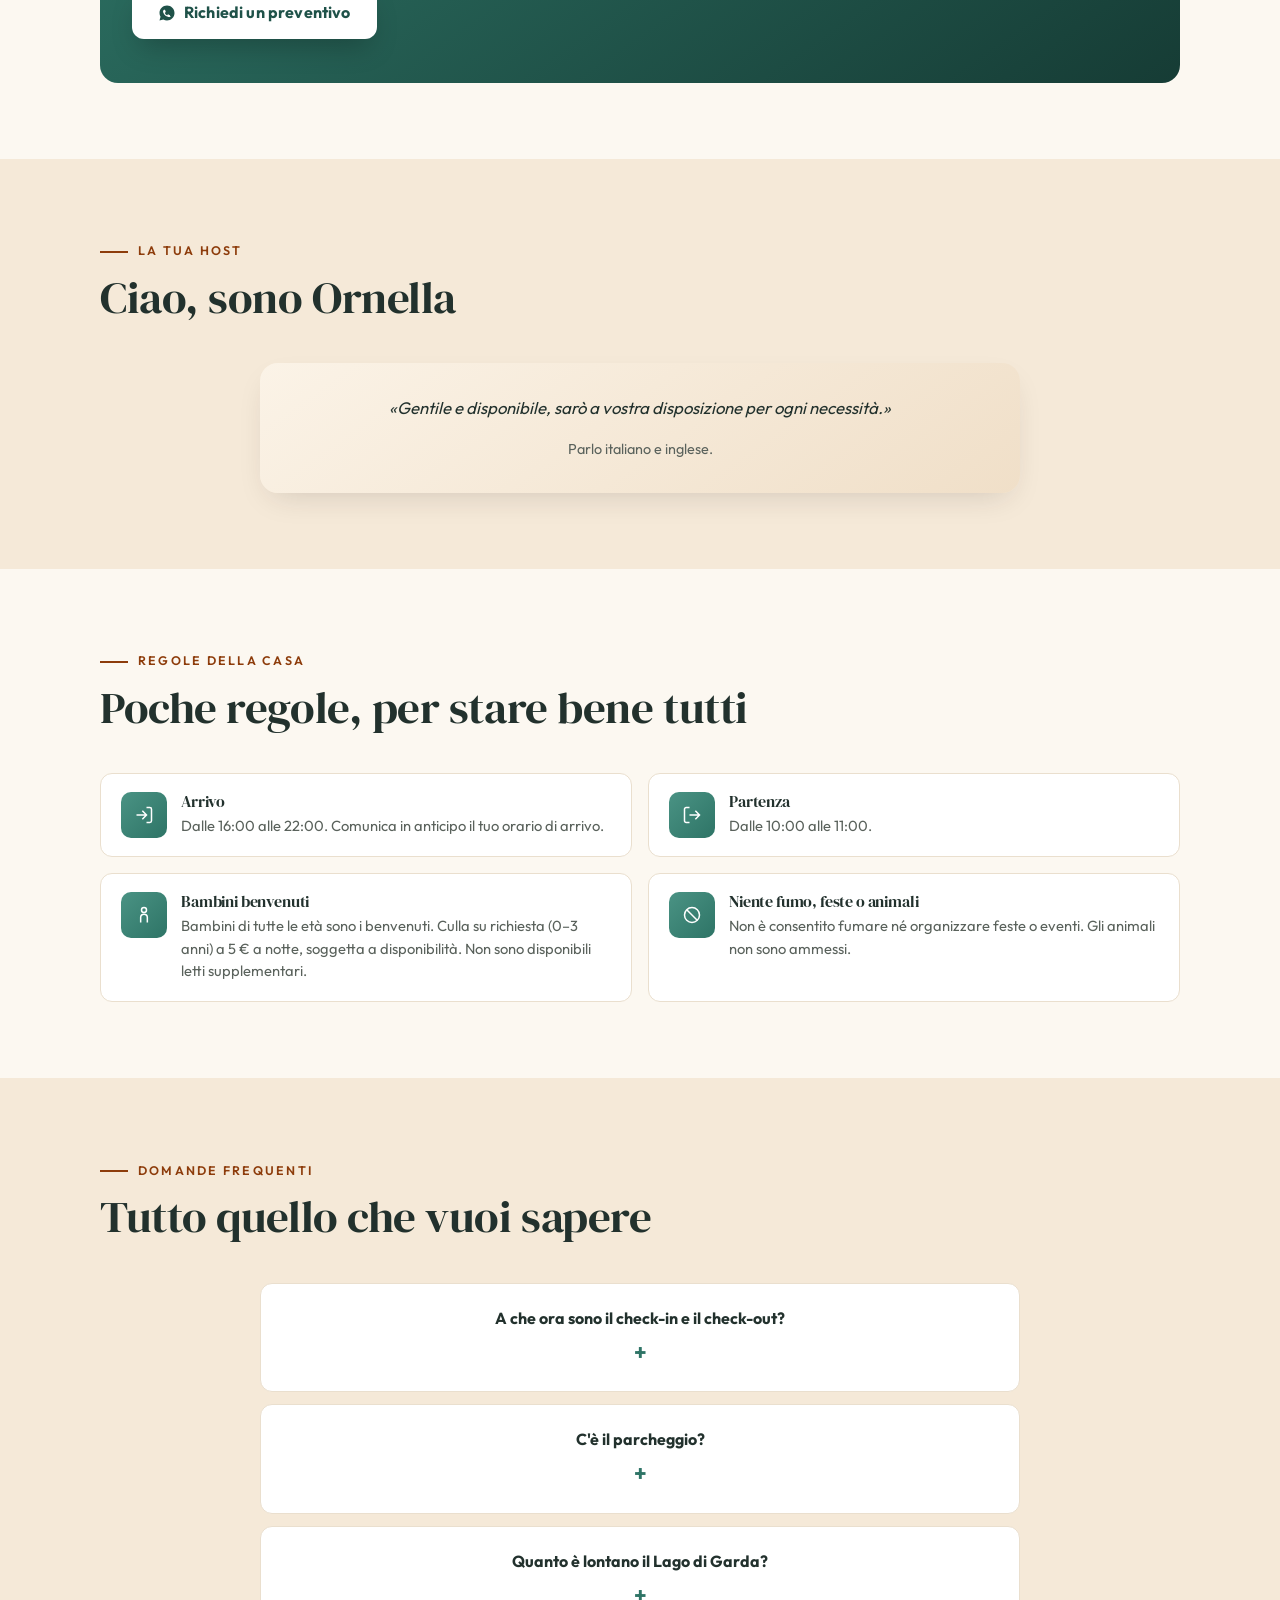
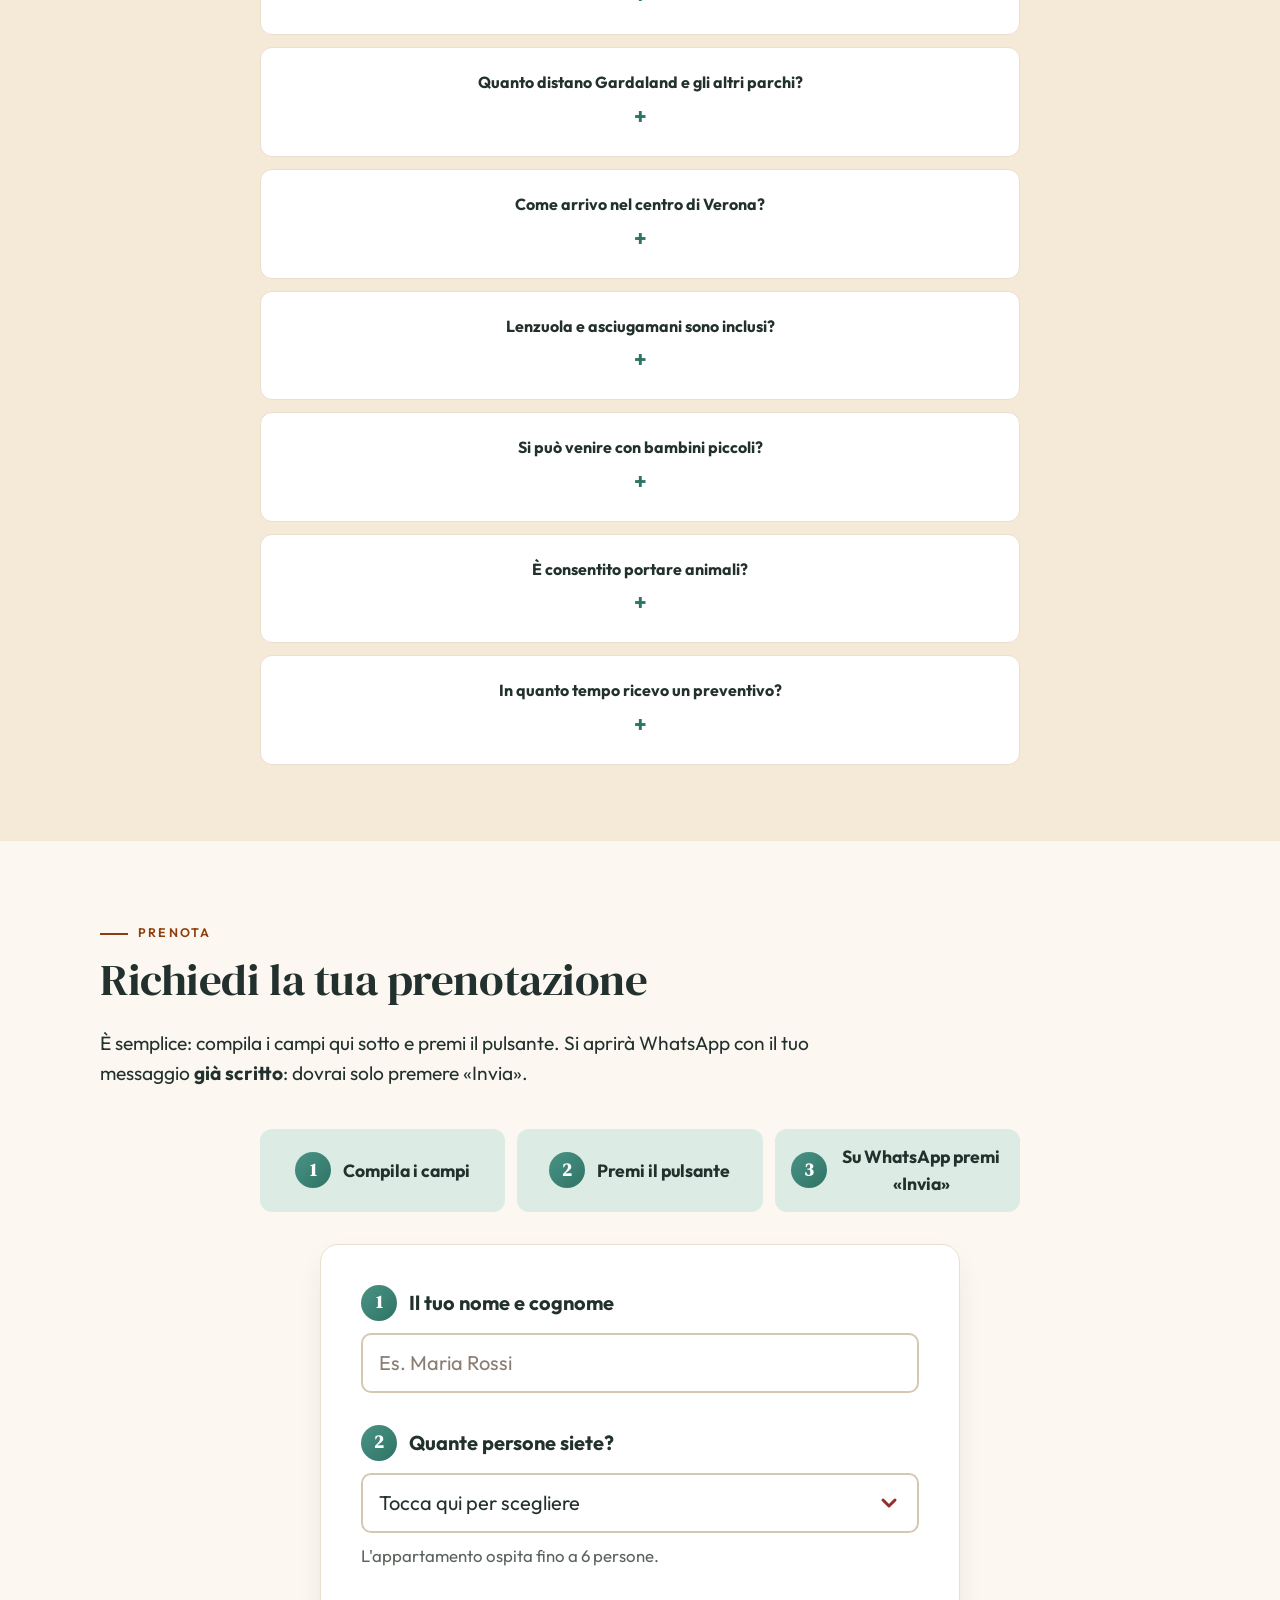
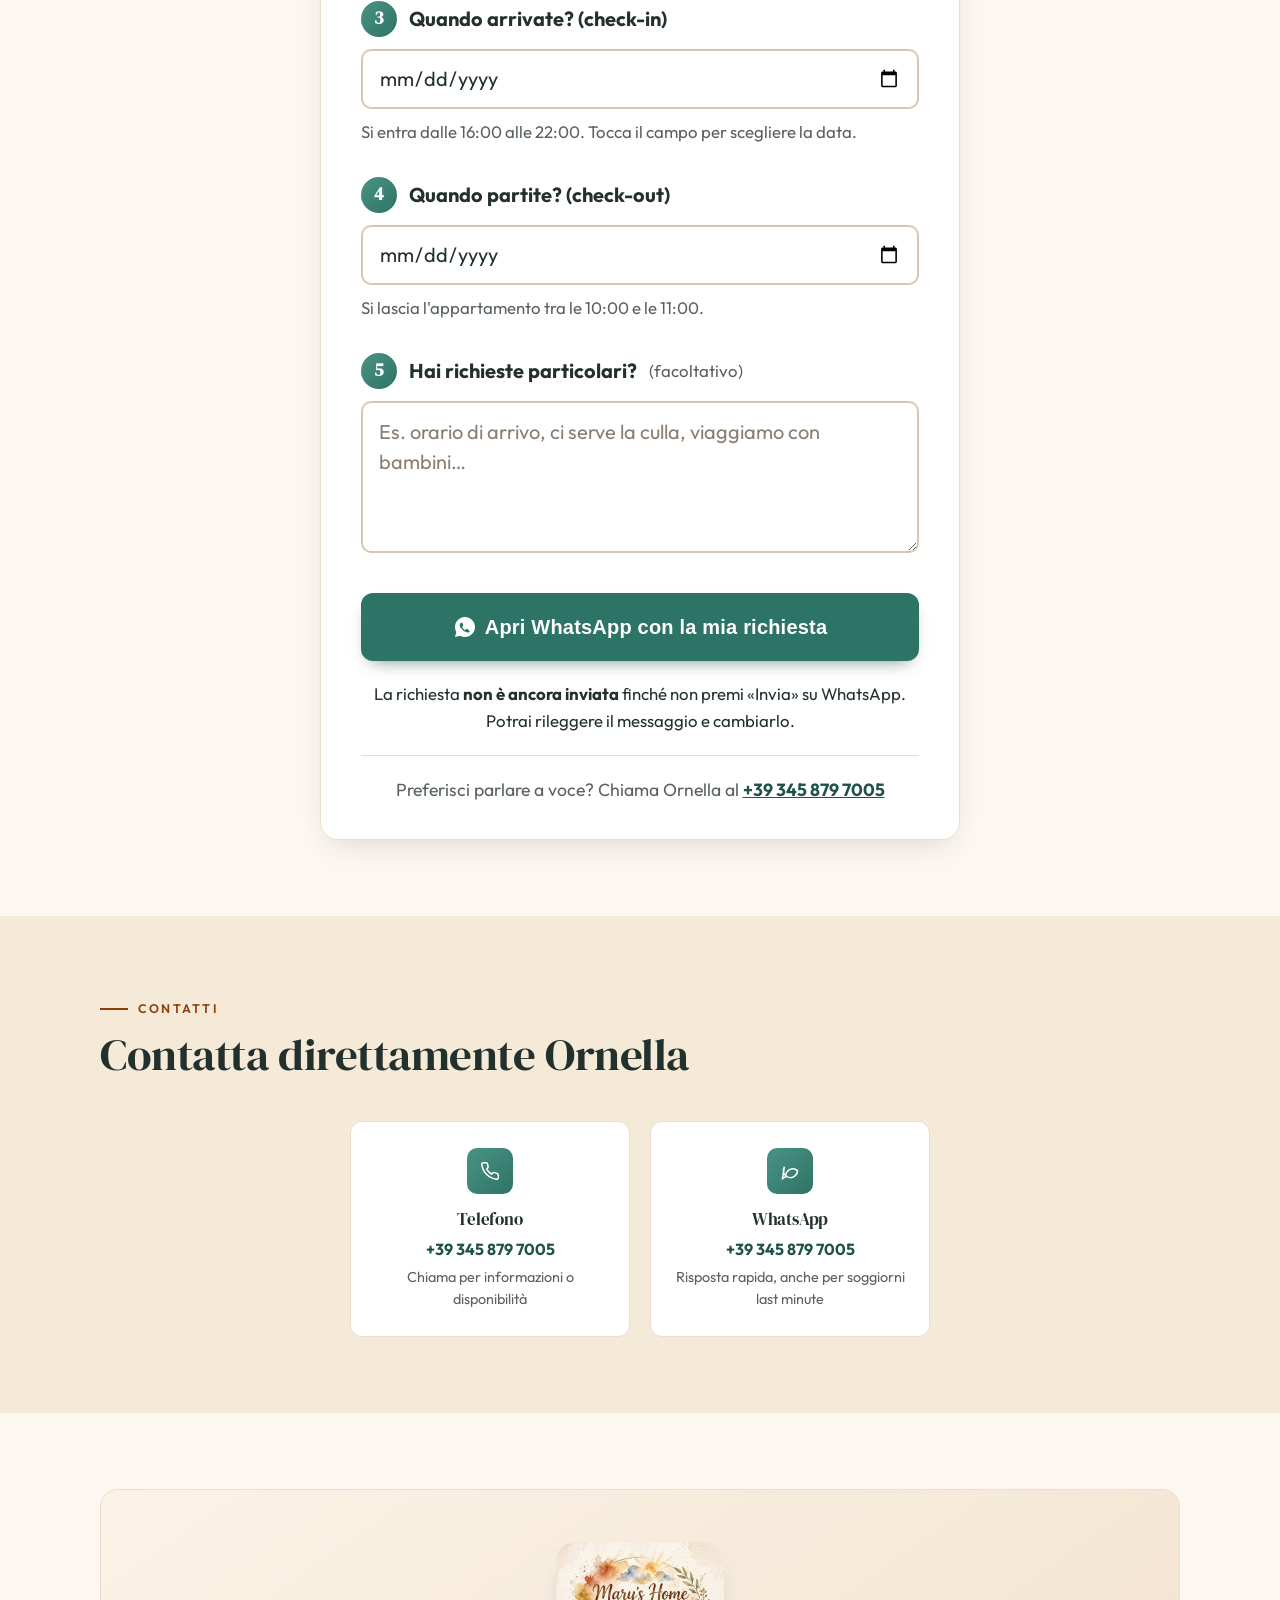
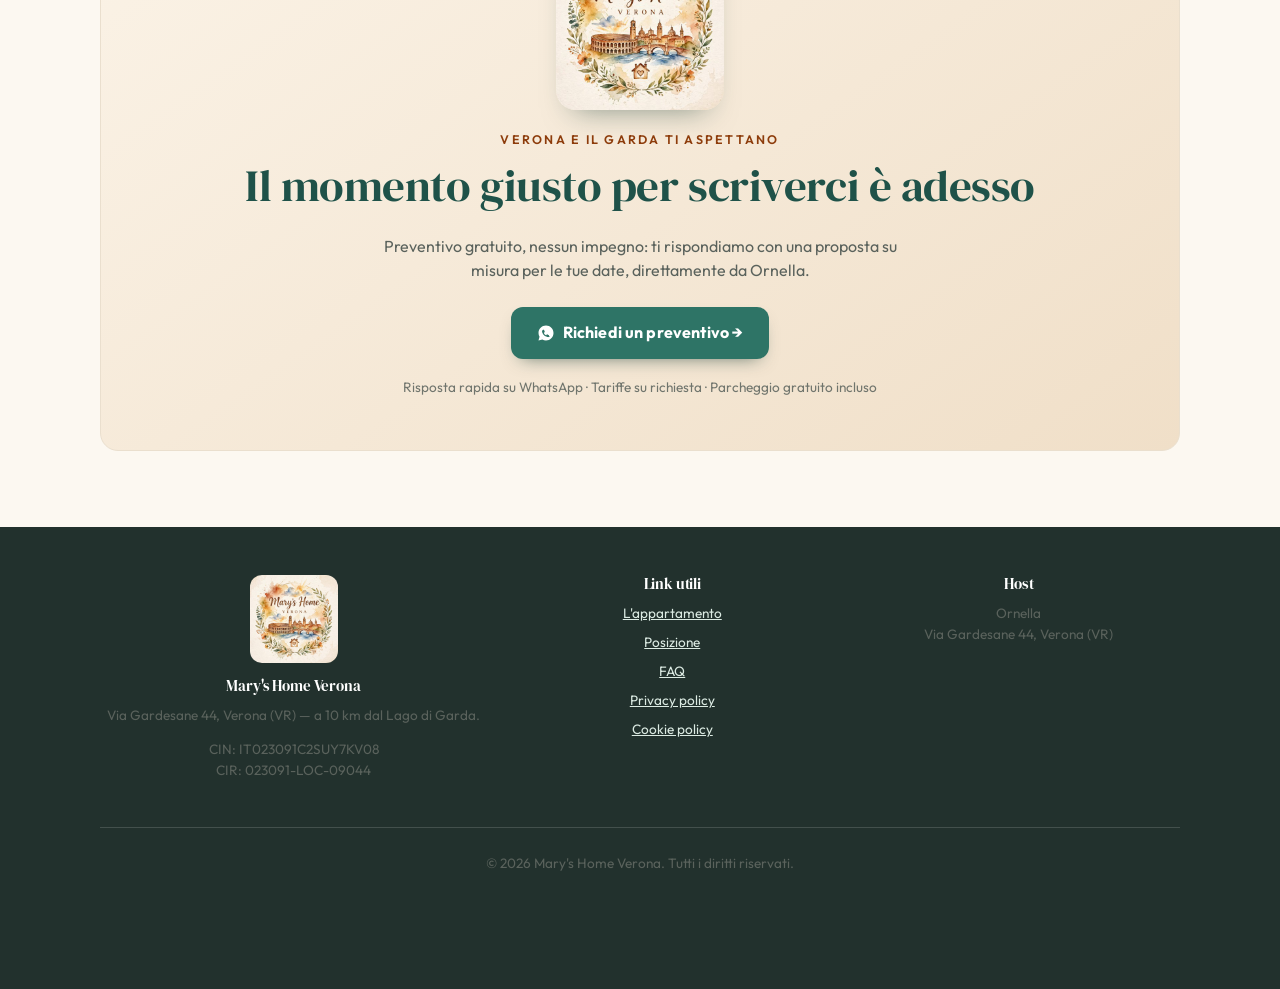
==== commit 4b1ed0a1: "Mary's Home Verona: integra il logo acquerello (header, hero, CTA finale, footer) Co-Authored-By: Cl" ====
--- a/marys-home-verona/index.html
+++ b/marys-home-verona/index.html
@@ -56,7 +56,7 @@
 <header class="site-header">
   <div class="container">
     <a class="brand" href="#top">
-      <span class="brand-mark" aria-hidden="true">M</span>
+      <span class="brand-mark" aria-hidden="true"><img src="images/logo-marys-home-512.jpg" alt="" width="36" height="36" /></span>
       Mary's Home Verona
     </a>
     <nav class="nav-links" data-nav-menu aria-label="Sezioni principali">
@@ -81,6 +81,7 @@
     <img class="hero-bg" src="images/soggiorno-zona-pranzo.jpg" alt="" width="1400" height="931" />
     <div class="container">
       <div class="hero-card">
+        <img class="hero-card-logo" src="images/logo-marys-home-512.jpg" alt="Logo Mary's Home Verona" width="512" height="512" />
         <span class="kicker">Verona Nord · Via Gardesane 44</span>
         <h1>La tua casa tra Verona e il Lago di Garda</h1>
         <p class="lead">Appena ristrutturato, ampio e luminoso: 90 m² con 2 camere e parcheggio gratuito. Il centro di Verona, il lago e i grandi parchi divertimento a pochi minuti d'auto.</p>
@@ -528,6 +529,7 @@
   <section class="section">
     <div class="container">
       <div class="final-cta">
+        <img class="final-logo" src="images/logo-marys-home-512.jpg" alt="" width="512" height="512" loading="lazy" />
         <span class="eyebrow">Verona e il Garda ti aspettano</span>
         <h2>Il momento giusto per scriverci è adesso</h2>
         <p>Preventivo gratuito, nessun impegno: ti rispondiamo con una proposta su misura per le tue date, direttamente da Ornella.</p>
@@ -543,6 +545,7 @@
   <div class="container">
     <div class="footer-grid">
       <div>
+        <img class="footer-logo" src="images/logo-marys-home-512.jpg" alt="Mary's Home Verona" width="512" height="512" loading="lazy" />
         <h4>Mary's Home Verona</h4>
         <p>Via Gardesane 44, Verona (VR) — a 10 km dal Lago di Garda.</p>
         <p>CIN: IT023091C2SUY7KV08<br />CIR: 023091-LOC-09044</p>
--- a/marys-home-verona/css/style.css
+++ b/marys-home-verona/css/style.css
@@ -1502,3 +1502,43 @@
 .spaces-list li { justify-content: flex-start; text-align: left; }
 .booking-steps li { border-radius: var(--radius-md); }
 .photo-slide img { height: auto; }
+
+/* Logo acquerello */
+.brand .brand-mark { background: #f6efe2; overflow: hidden; }
+.brand .brand-mark img { transform: scale(1.35); }
+.hero-card-logo {
+  width: 104px;
+  height: 104px;
+  border-radius: 14px;
+  object-fit: cover;
+  margin: 0 0 18px;
+  box-shadow: 0 10px 24px -14px rgba(var(--accent-deep-rgb), 0.6);
+}
+.final-logo {
+  width: 168px;
+  height: 168px;
+  border-radius: 20px;
+  object-fit: cover;
+  margin: 0 auto 20px;
+  box-shadow: 0 16px 30px -18px rgba(var(--accent-deep-rgb), 0.55);
+}
+.footer-logo {
+  width: 88px;
+  height: 88px;
+  border-radius: 12px;
+  object-fit: cover;
+  margin-bottom: 14px;
+}
+.footer-logo { margin: 0 auto 14px; }
+.final-cta .eyebrow {
+  display: block;
+  font-size: 0.78rem;
+  font-weight: 600;
+  letter-spacing: 0.18em;
+  text-transform: uppercase;
+  color: var(--color-wood);
+  margin-bottom: 10px;
+}
+@media (min-width: 640px) {
+  .contact-cards { grid-template-columns: repeat(2, minmax(0, 280px)); justify-content: center; }
+}
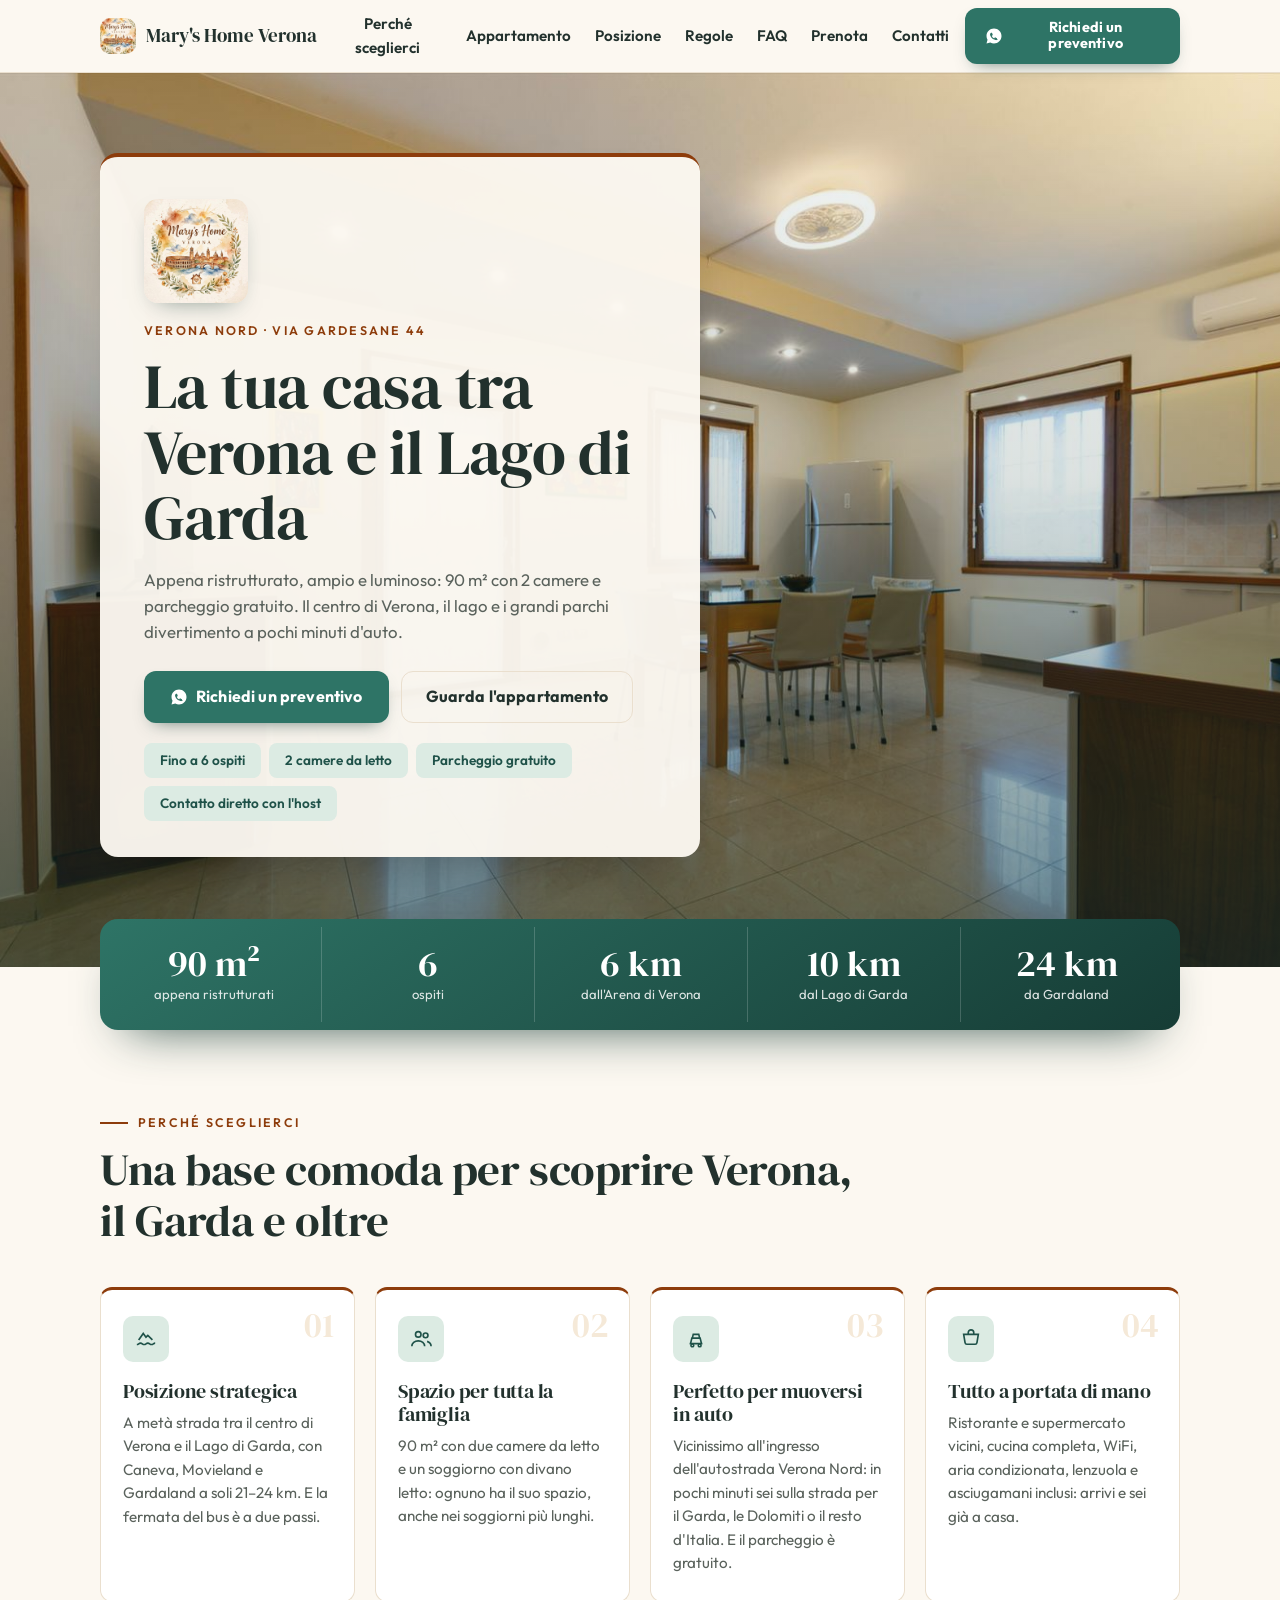
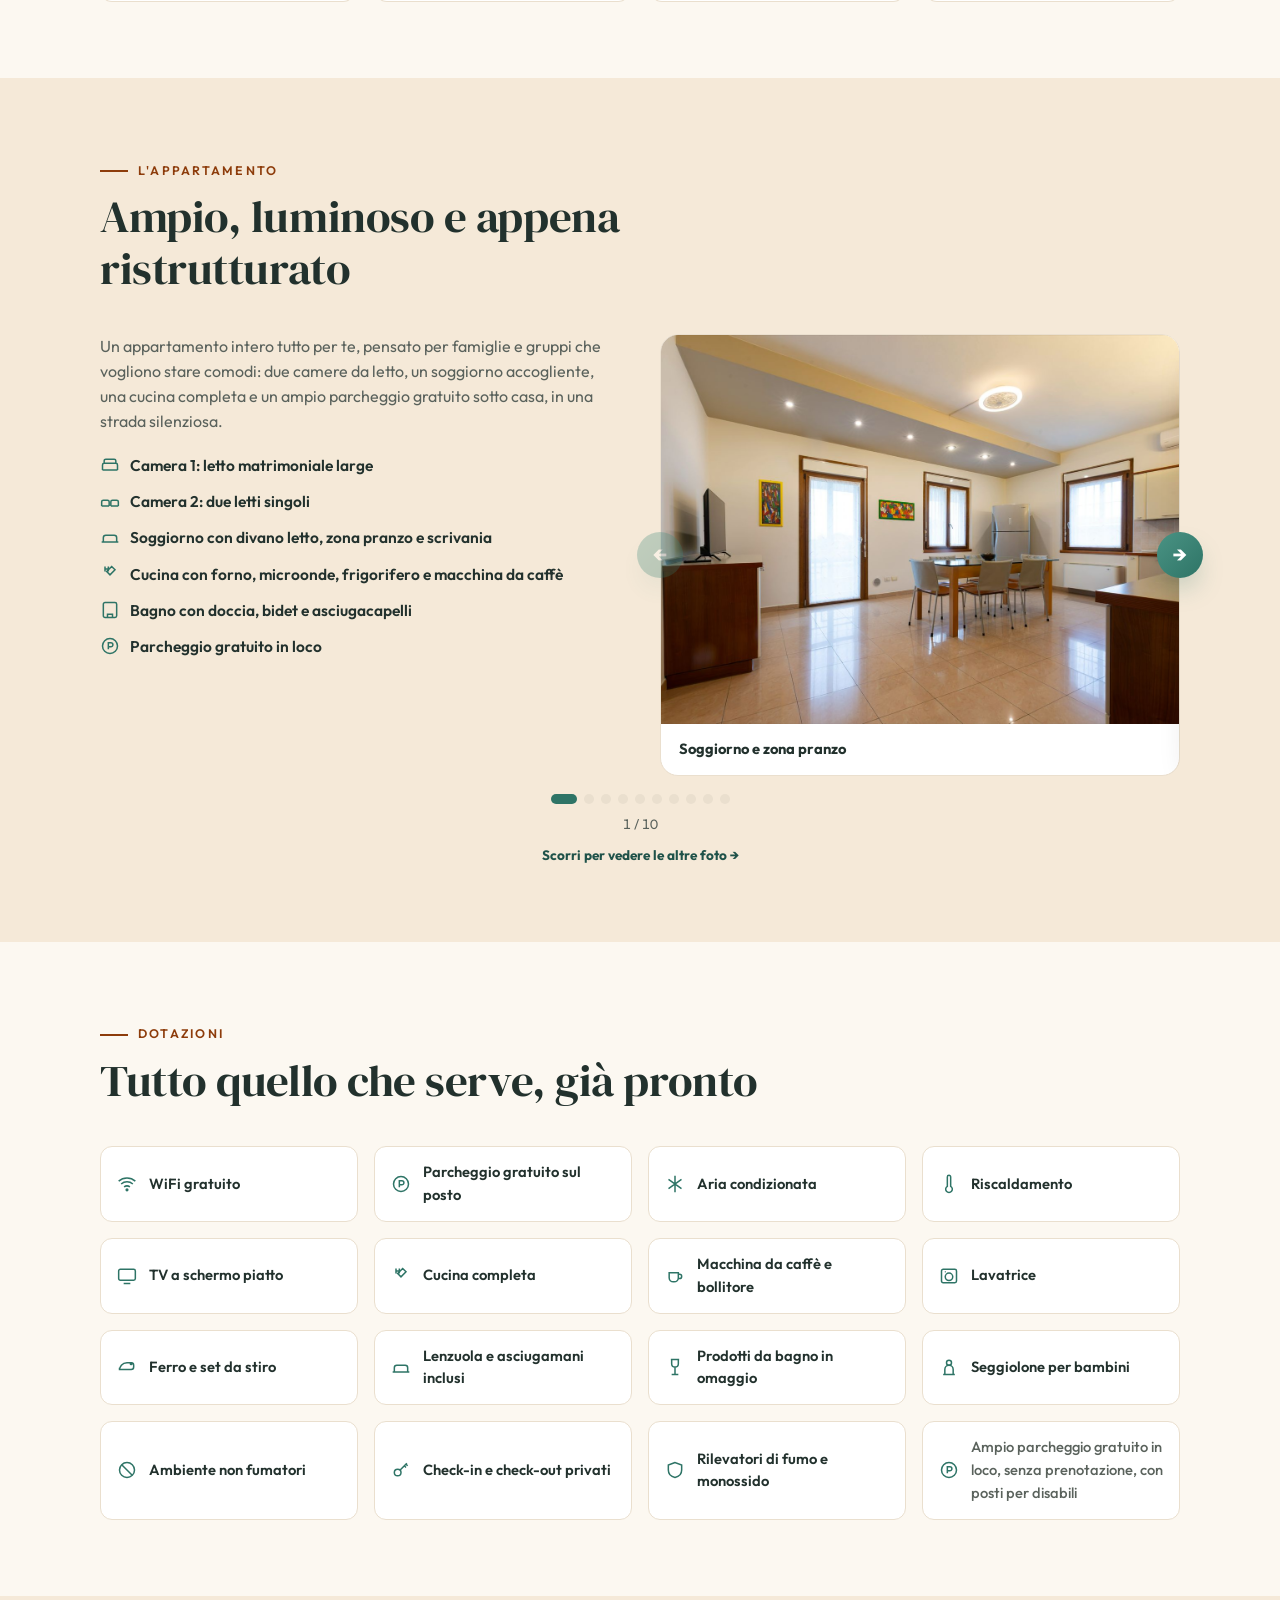
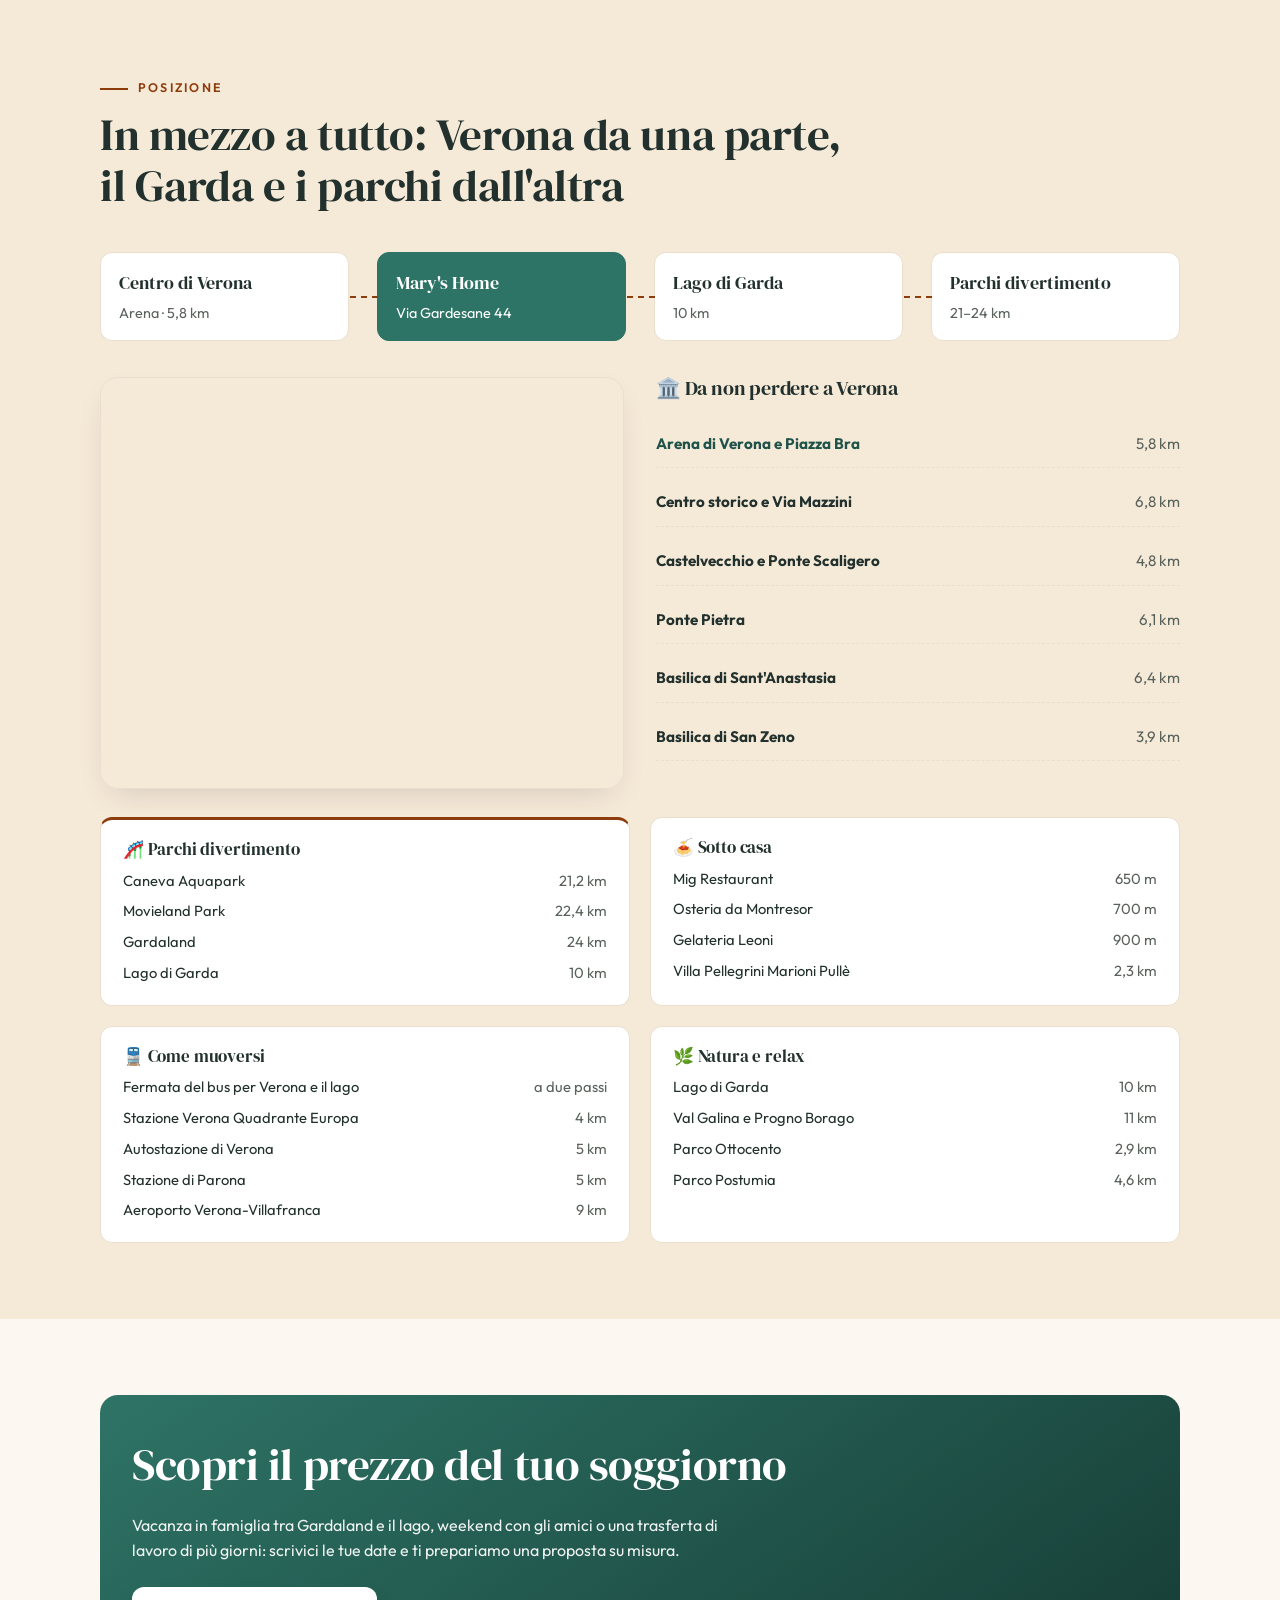
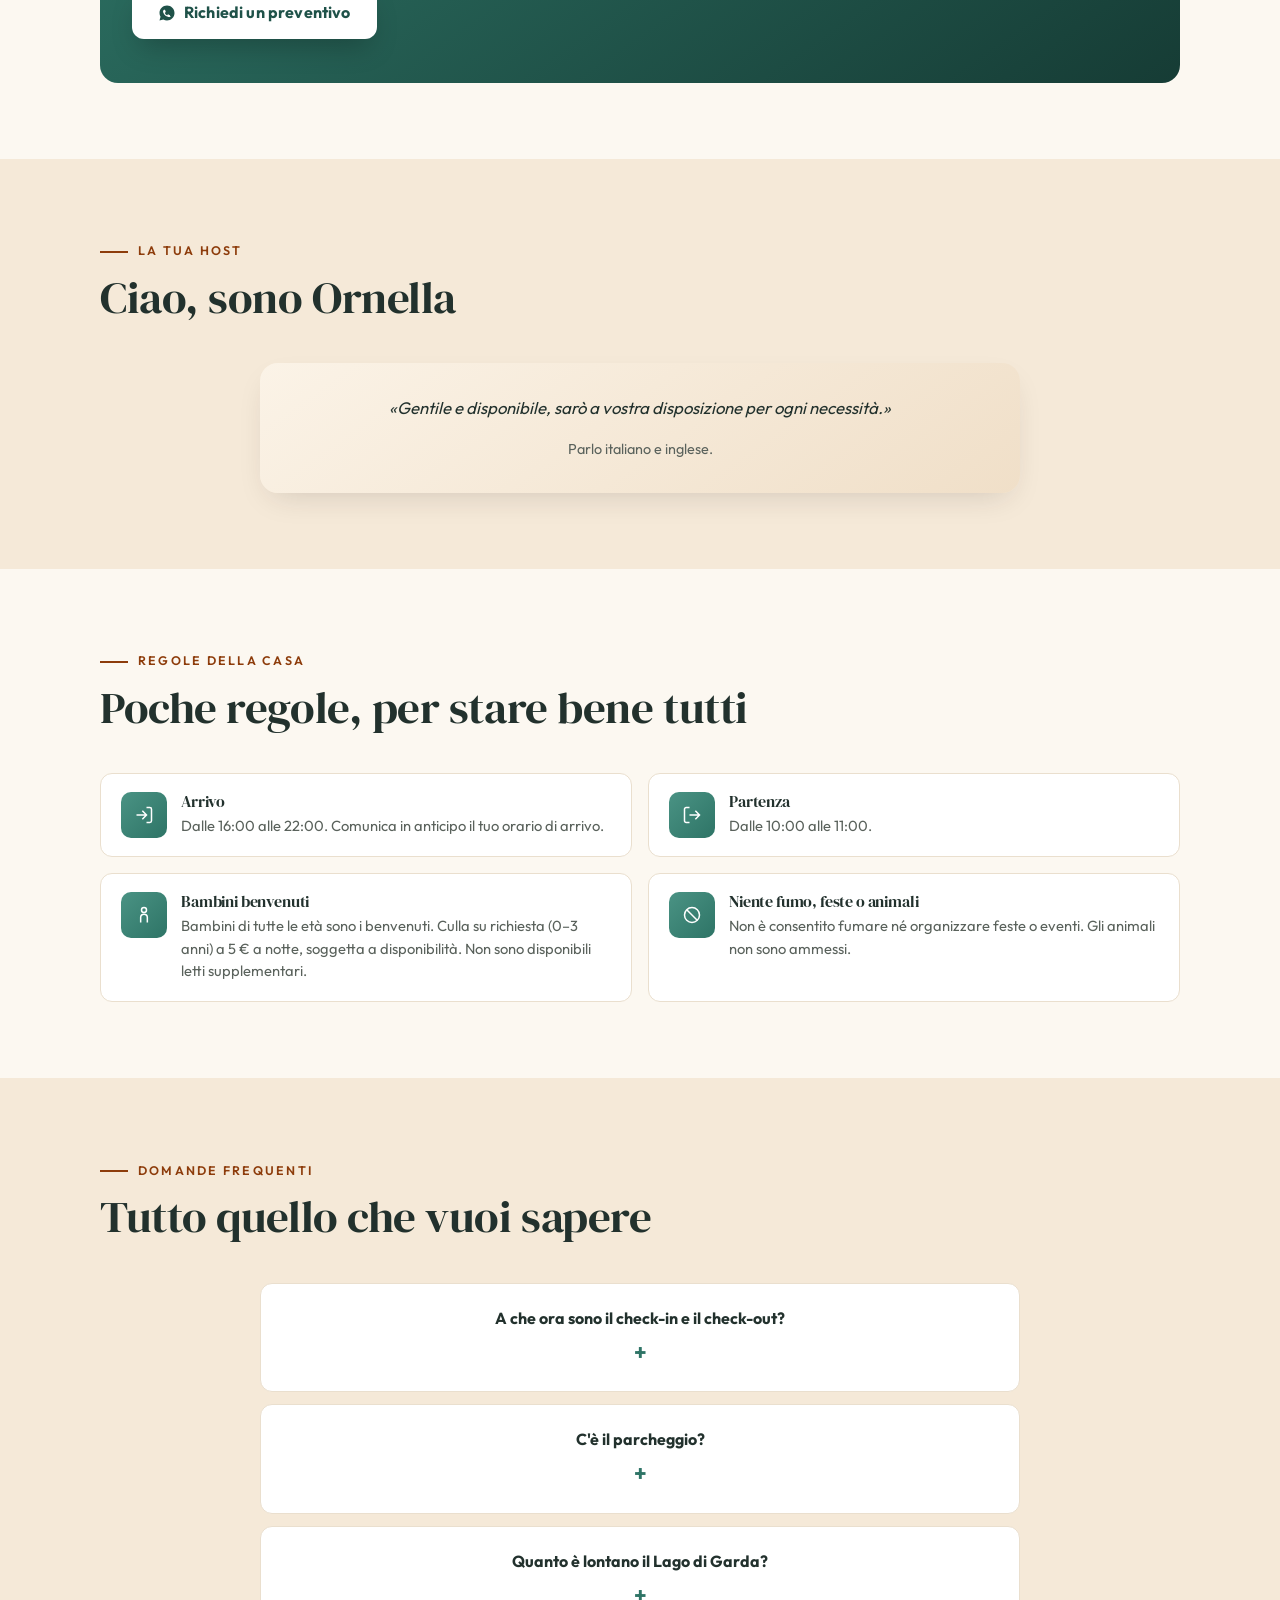
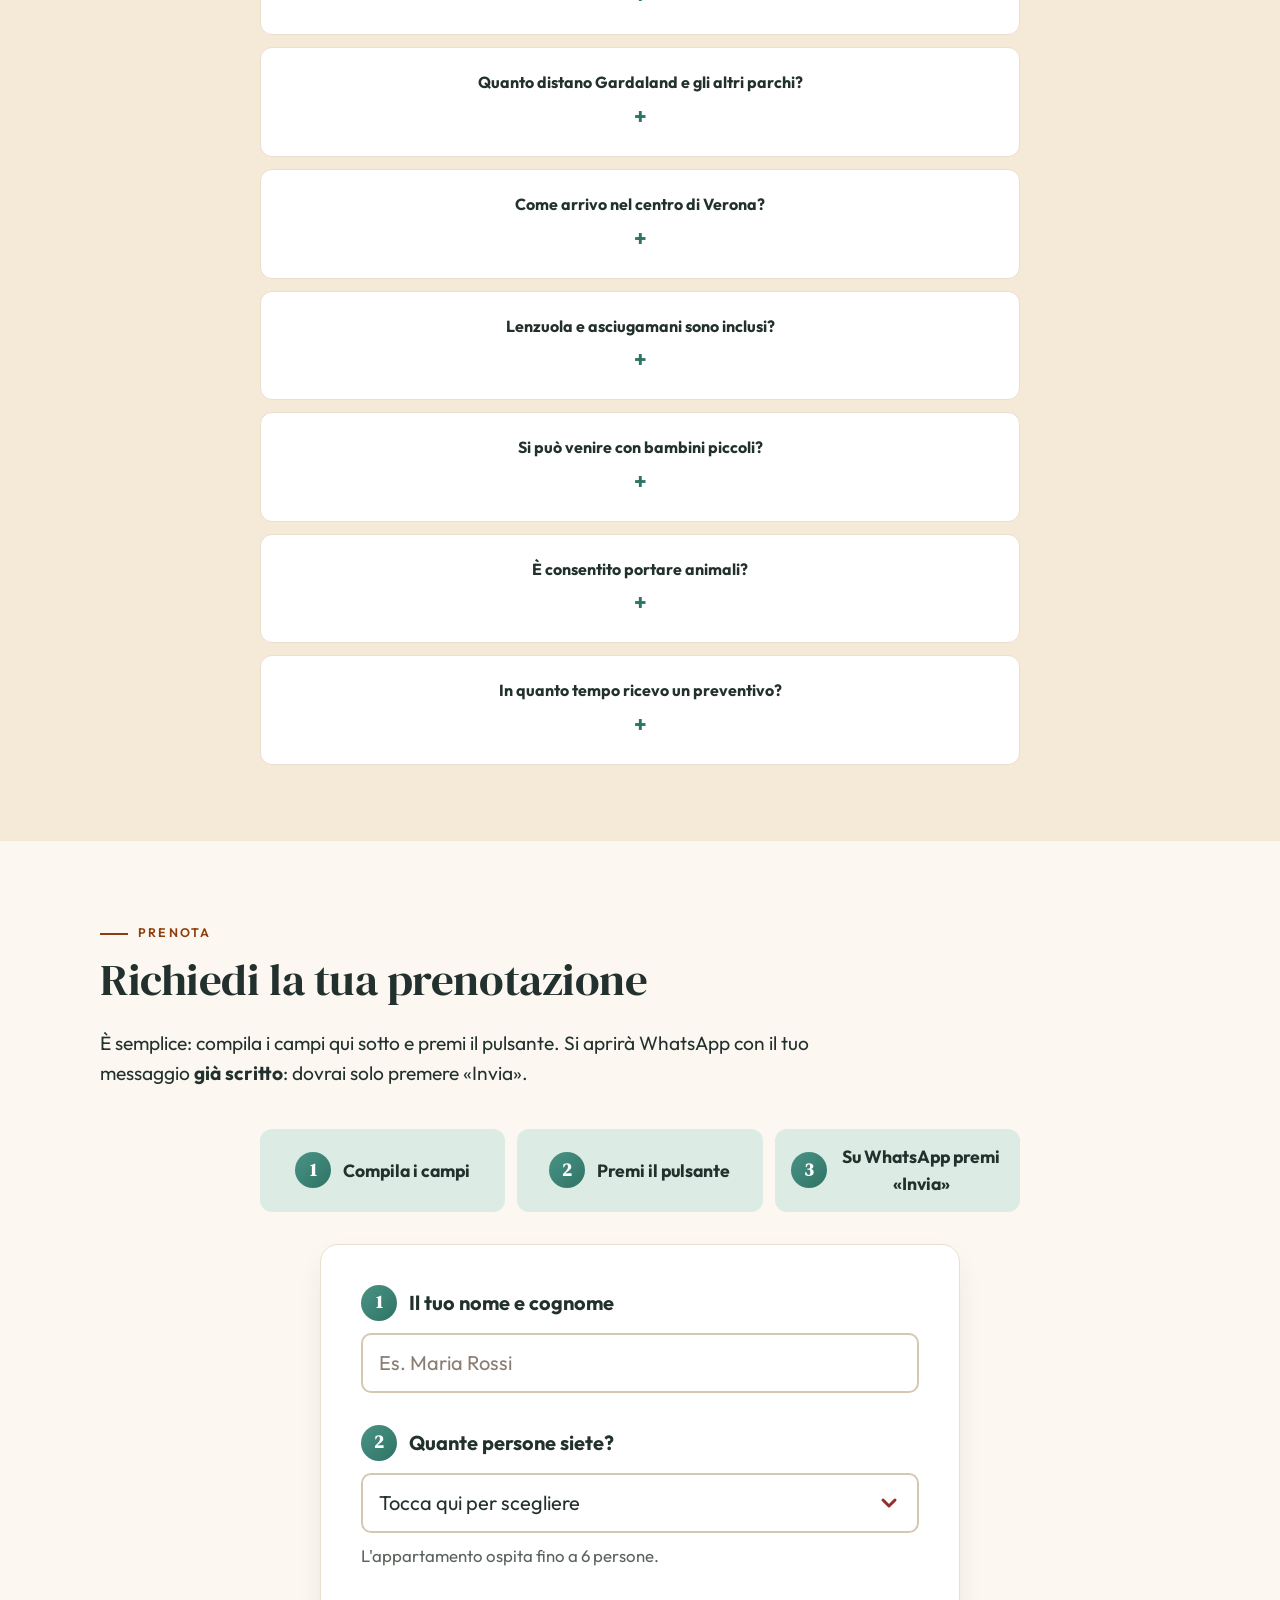
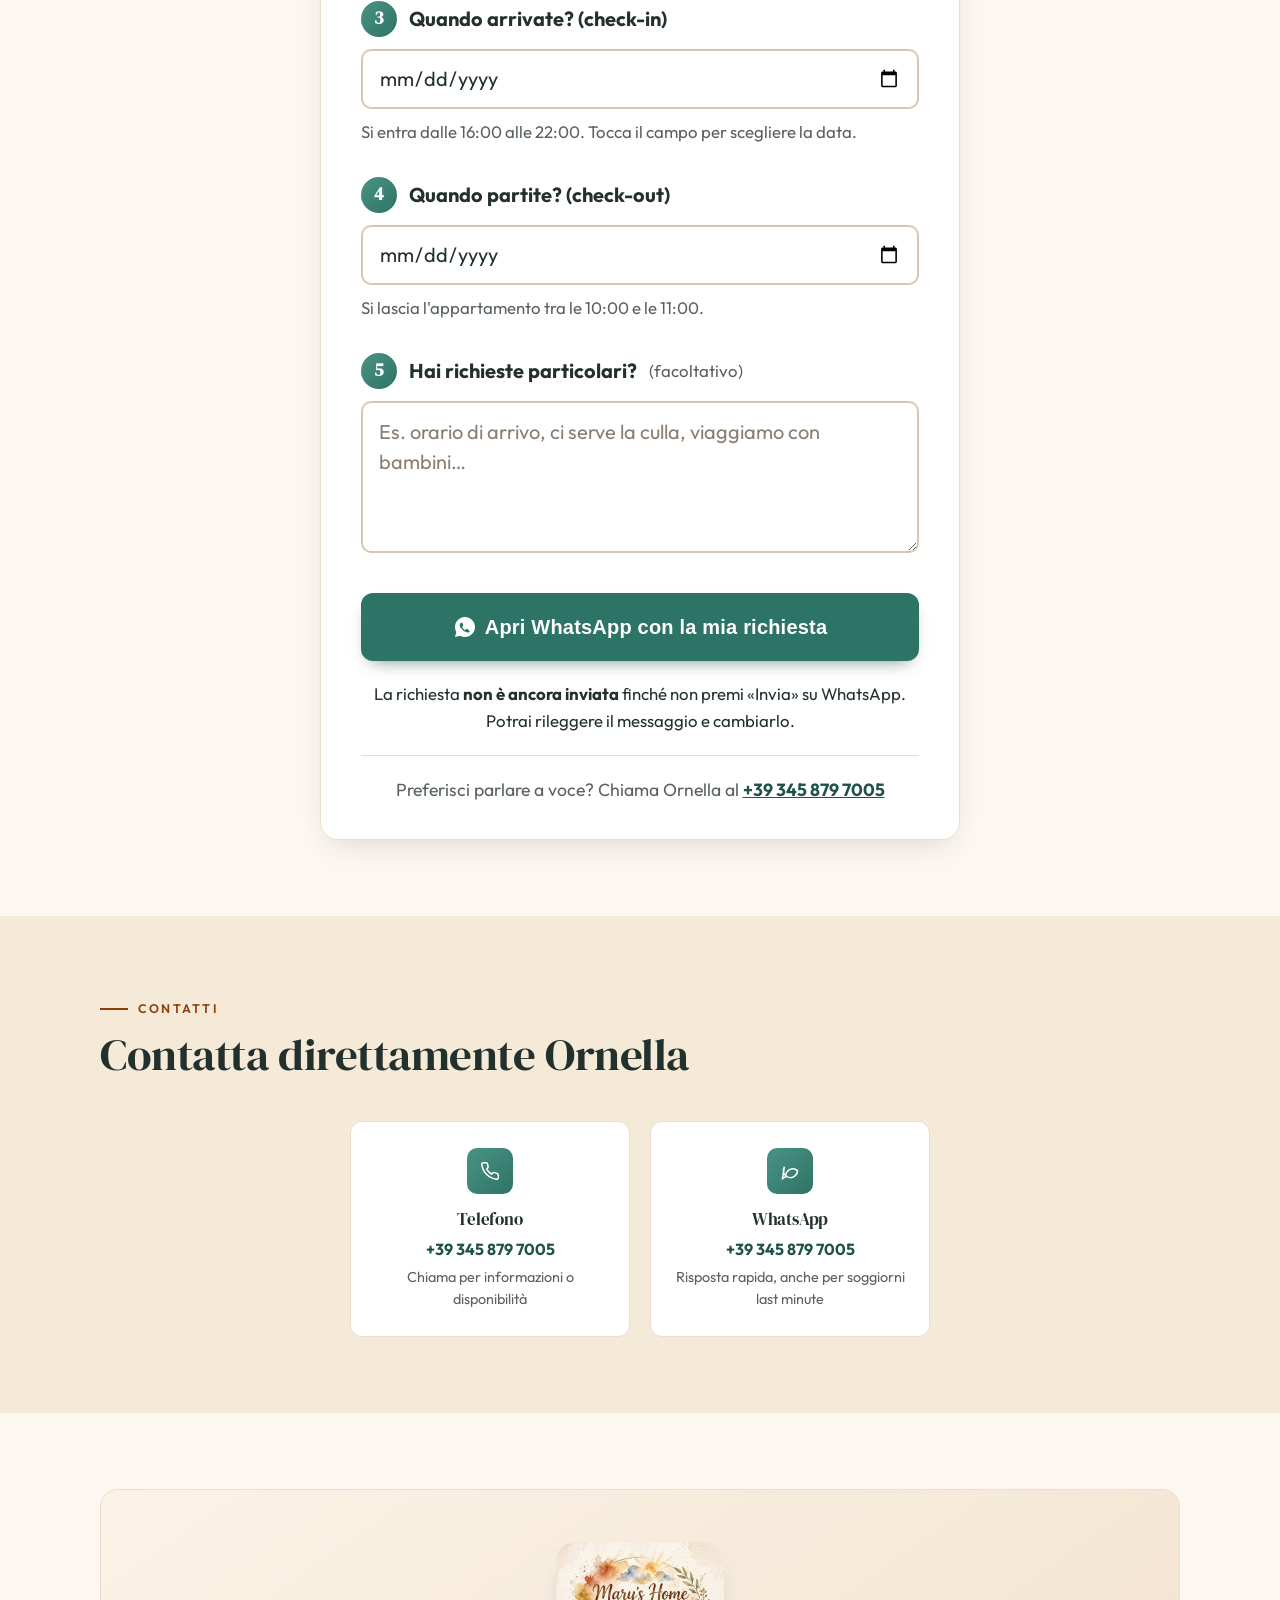
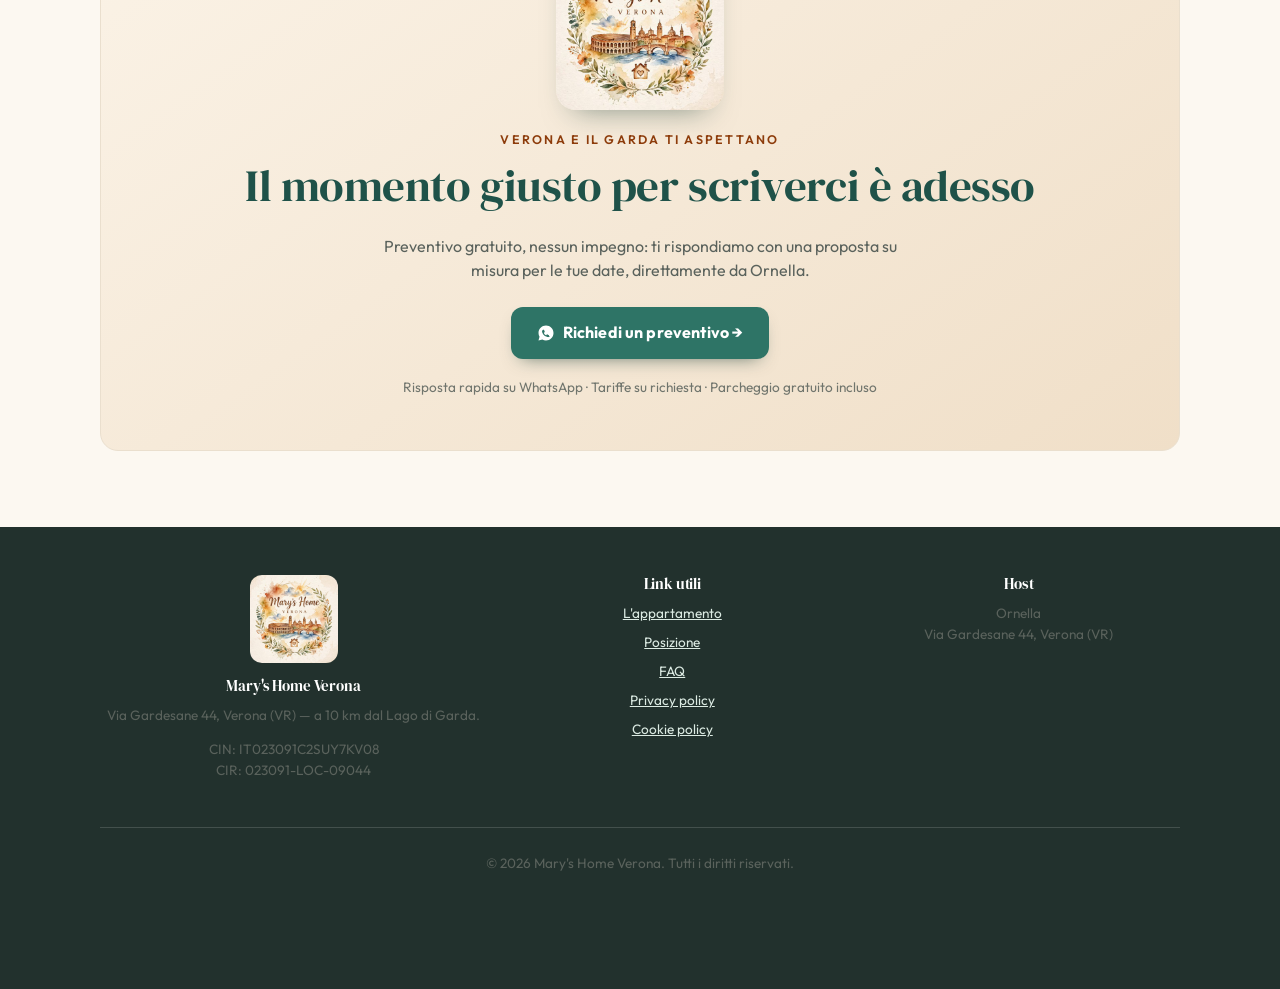
==== commit 084bf488: "Mary's Home Verona: distanze esatte dai parchi divertimento Co-Authored-By: Claude Opus 5.5 <noreply" ====
--- a/marys-home-verona/index.html
+++ b/marys-home-verona/index.html
@@ -107,7 +107,7 @@
         <li><b>6</b><span>ospiti</span></li>
         <li><b>6 km</b><span>dall'Arena di Verona</span></li>
         <li><b>10 km</b><span>dal Lago di Garda</span></li>
-        <li><b>~20 km</b><span>da Gardaland</span></li>
+        <li><b>24 km</b><span>da Gardaland</span></li>
       </ul>
     </div>
   </section>
@@ -126,7 +126,7 @@
             <svg width="22" height="22" viewBox="0 0 24 24" fill="none" stroke="currentColor" stroke-width="1.8"><path d="M2 18c2 0 2-1.5 4-1.5S8 18 10 18s2-1.5 4-1.5 2 1.5 4 1.5 2-1.5 4-1.5"/><path d="M4 13l5-7 3 4 2-2 5 5"/></svg>
           </div>
           <h3>Posizione strategica</h3>
-          <p>A metà strada tra il centro di Verona e il Lago di Garda, con Gardaland, Movieland e Caneva a circa 20 minuti d'auto. E la fermata del bus è a due passi.</p>
+          <p>A metà strada tra il centro di Verona e il Lago di Garda, con Caneva, Movieland e Gardaland a soli 21–24 km. E la fermata del bus è a due passi.</p>
         </div>
         <div class="feature-card">
           <span class="card-num" aria-hidden="true">02</span>
@@ -269,7 +269,7 @@
         <li class="route-stop"><b>Centro di Verona</b><span>Arena · 5,8 km</span></li>
         <li class="route-stop home"><b>Mary's Home</b><span>Via Gardesane 44</span></li>
         <li class="route-stop"><b>Lago di Garda</b><span>10 km</span></li>
-        <li class="route-stop"><b>Parchi divertimento</b><span>circa 20 km</span></li>
+        <li class="route-stop"><b>Parchi divertimento</b><span>21–24 km</span></li>
       </ol>
       <div class="location-grid">
         <div class="map-embed">
@@ -296,9 +296,9 @@
         <div class="nearby-card parks">
           <h3>🎢 Parchi divertimento</h3>
           <ul>
-            <li>Gardaland <span>circa 20 km</span></li>
-            <li>Movieland Park <span>circa 20 km</span></li>
-            <li>Caneva Aquapark <span>circa 20 km</span></li>
+            <li>Caneva Aquapark <span>21,2 km</span></li>
+            <li>Movieland Park <span>22,4 km</span></li>
+            <li>Gardaland <span>24 km</span></li>
             <li>Lago di Garda <span>10 km</span></li>
           </ul>
         </div>
@@ -409,7 +409,7 @@
         </details>
         <details class="faq-item">
           <summary>Quanto distano Gardaland e gli altri parchi?</summary>
-          <p>Gardaland, Movieland Park e Caneva Aquapark sono a circa 20 km, raggiungibili in auto in una ventina di minuti: perfetti per una giornata con i bambini, tornando la sera in un appartamento spazioso.</p>
+          <p>Caneva Aquapark è a 21,2 km, Movieland Park a 22,4 km e Gardaland a 24 km, comodi da raggiungere in auto: perfetti per una giornata con i bambini, tornando la sera in un appartamento spazioso.</p>
         </details>
         <details class="faq-item">
           <summary>Come arrivo nel centro di Verona?</summary>
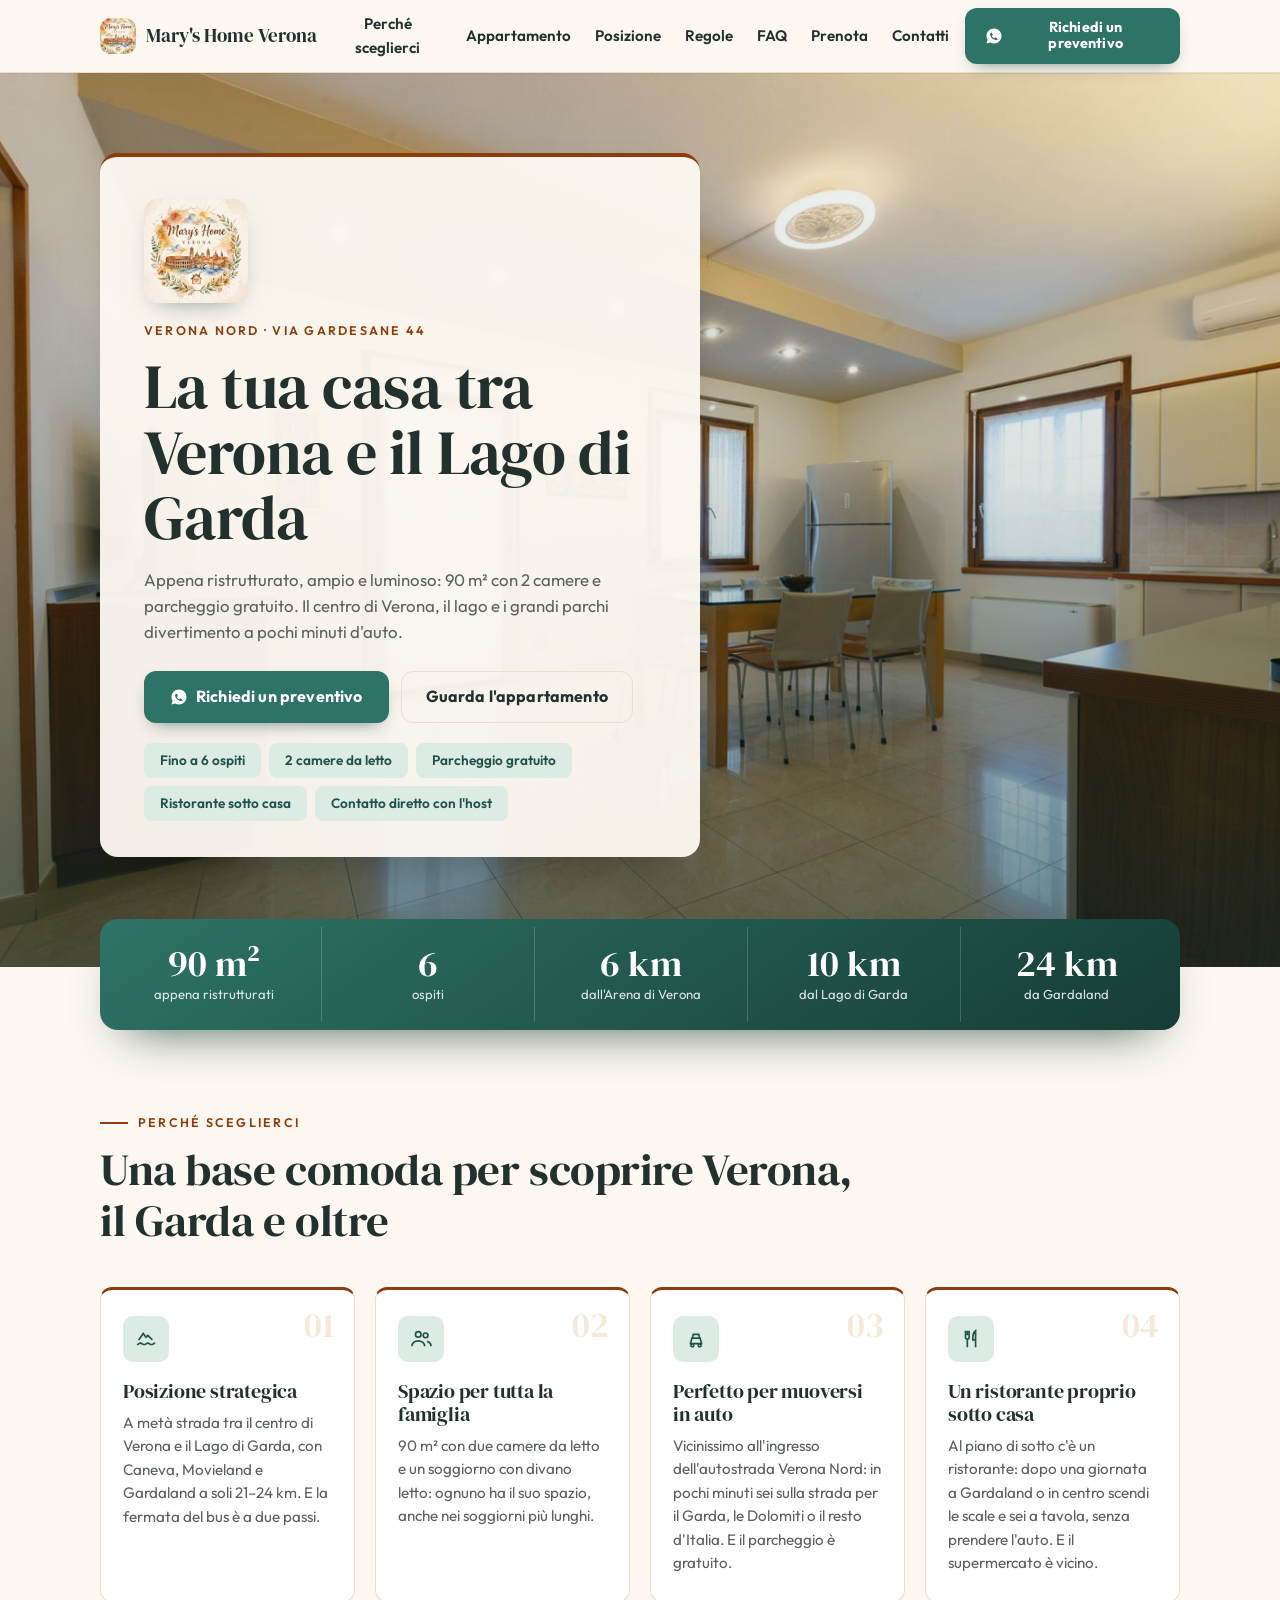
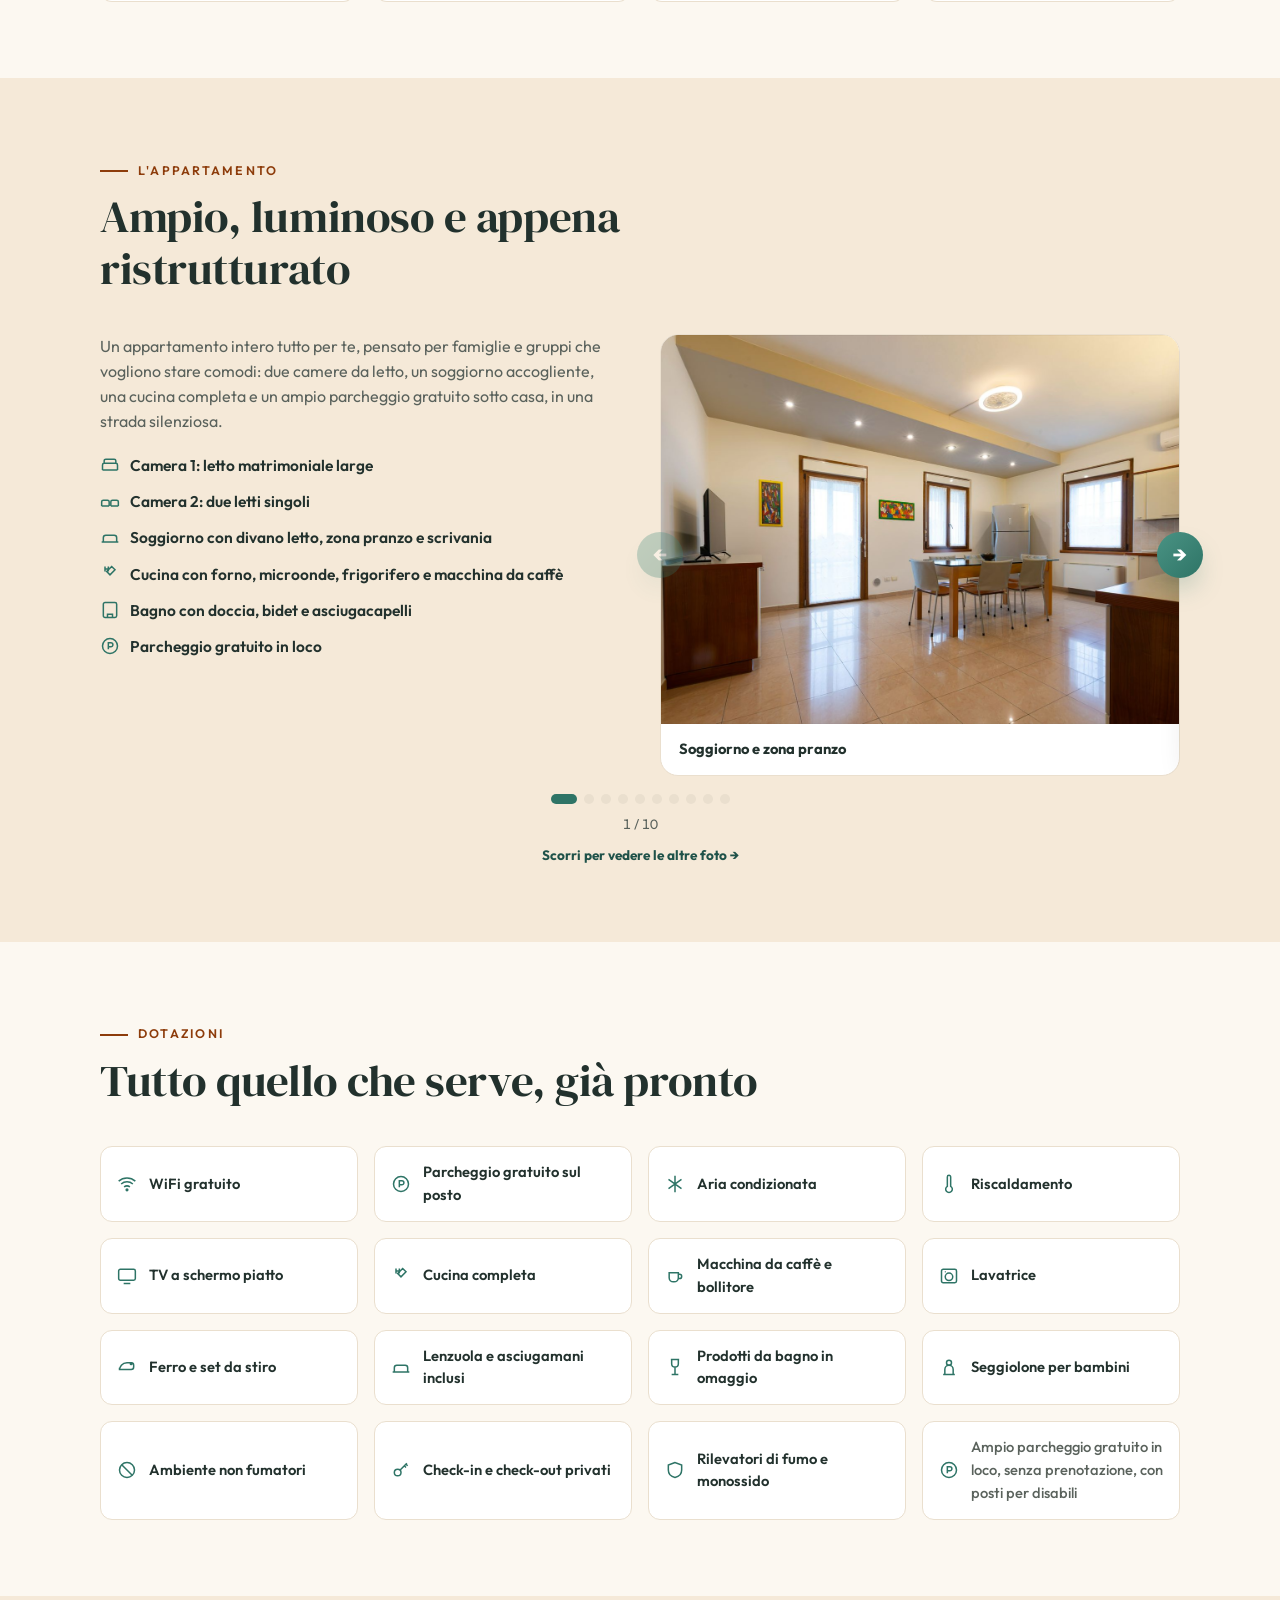
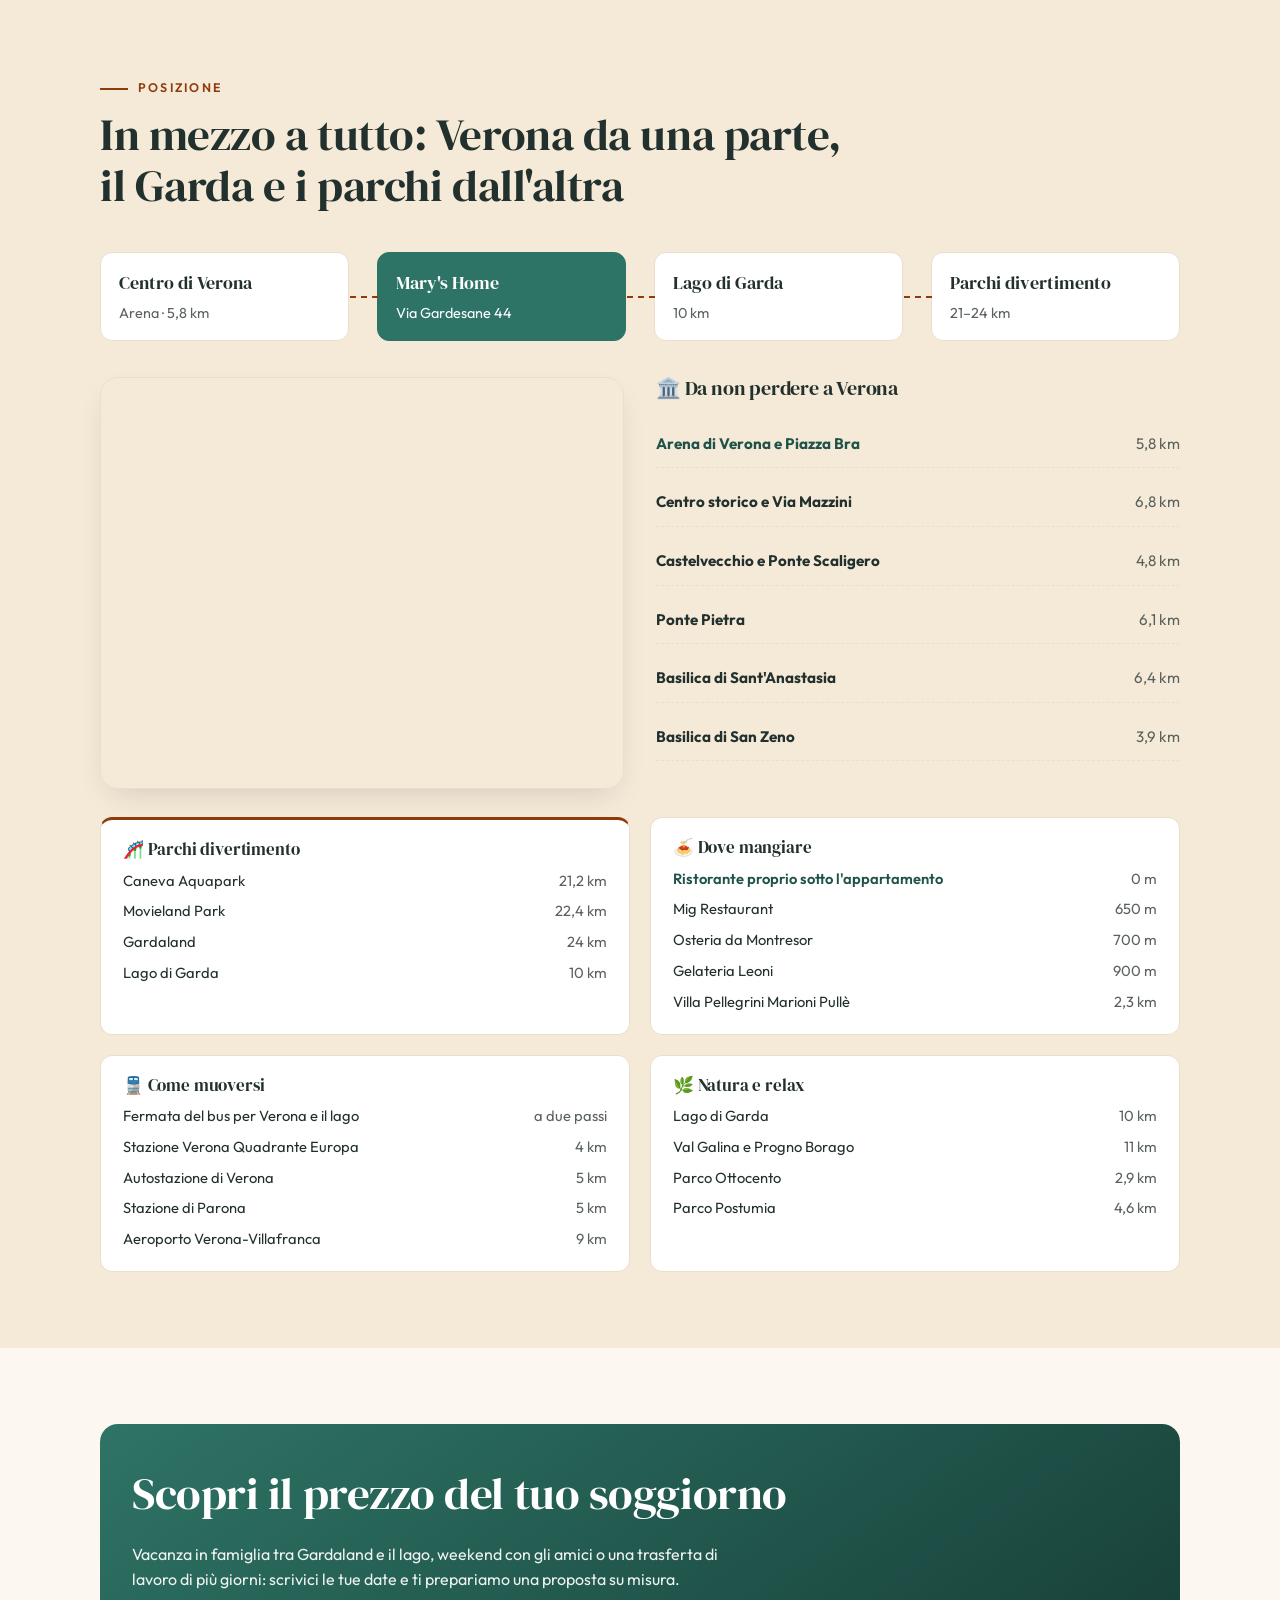
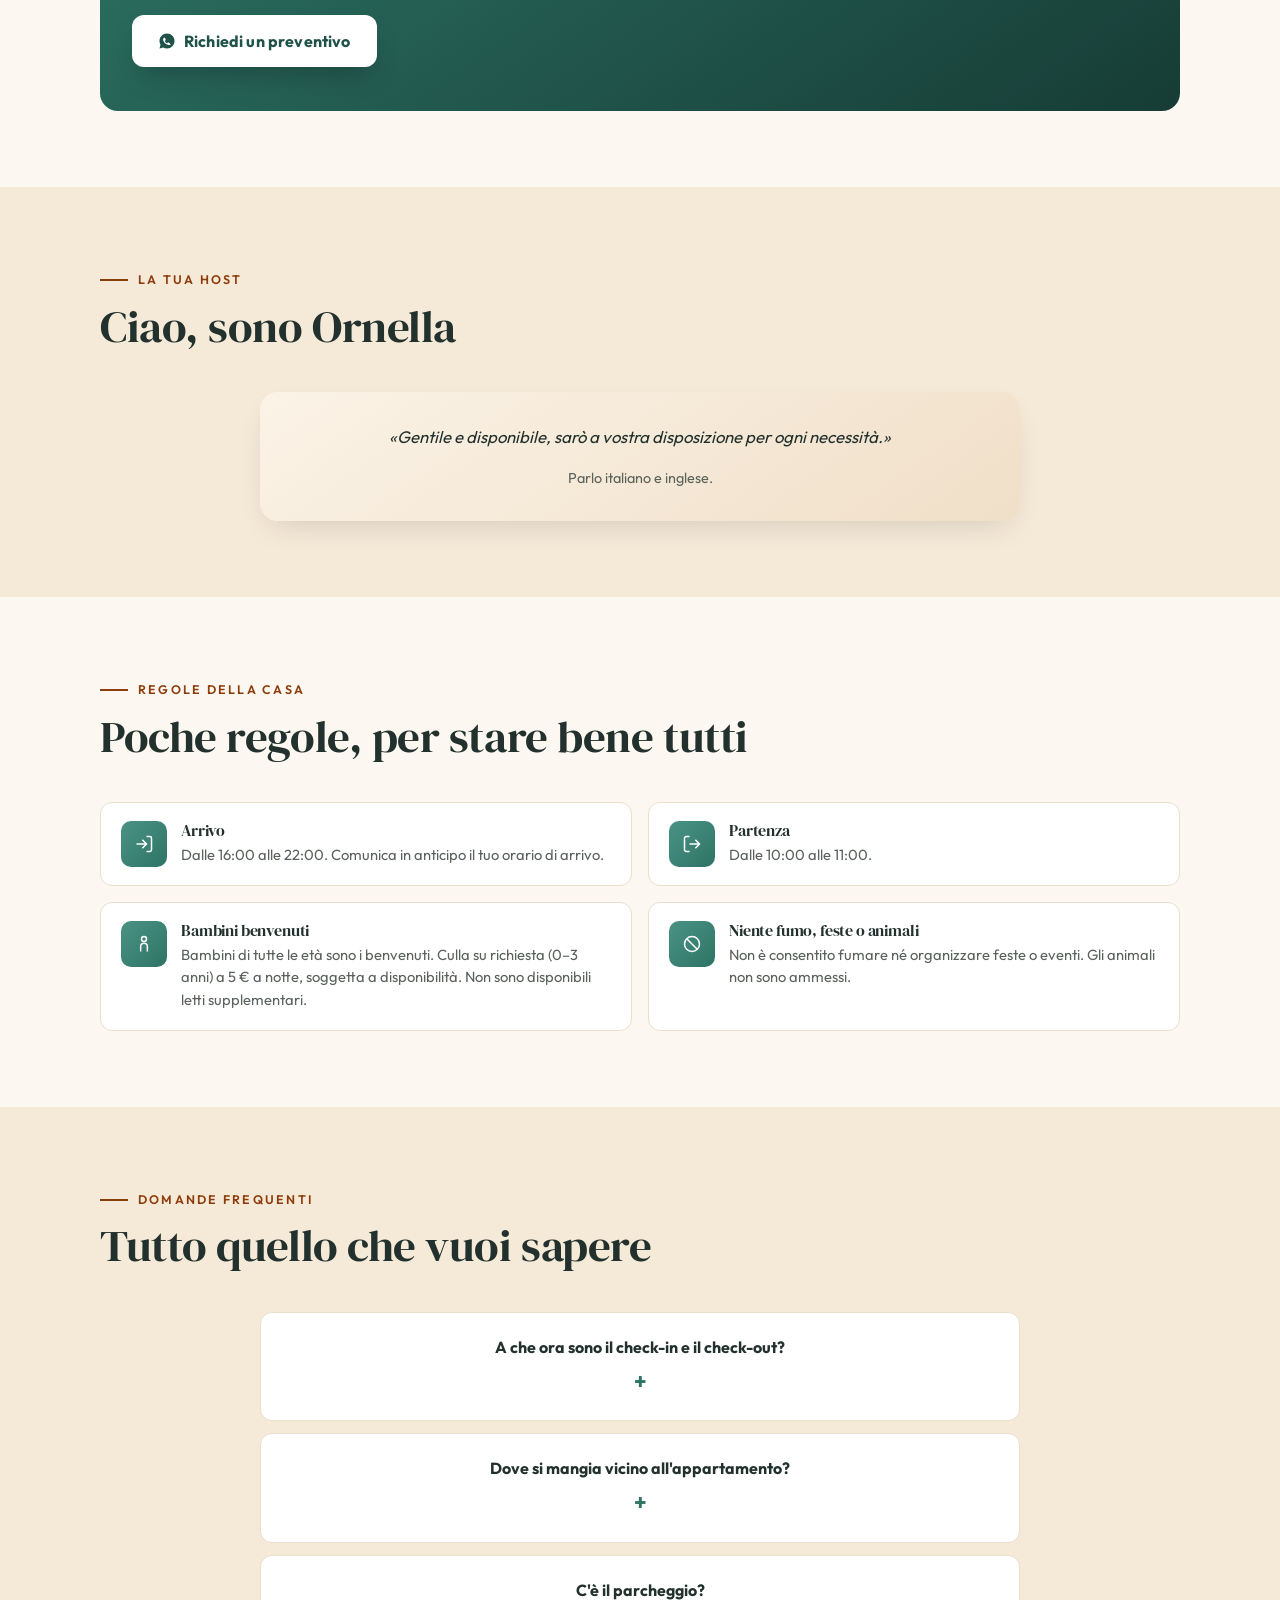
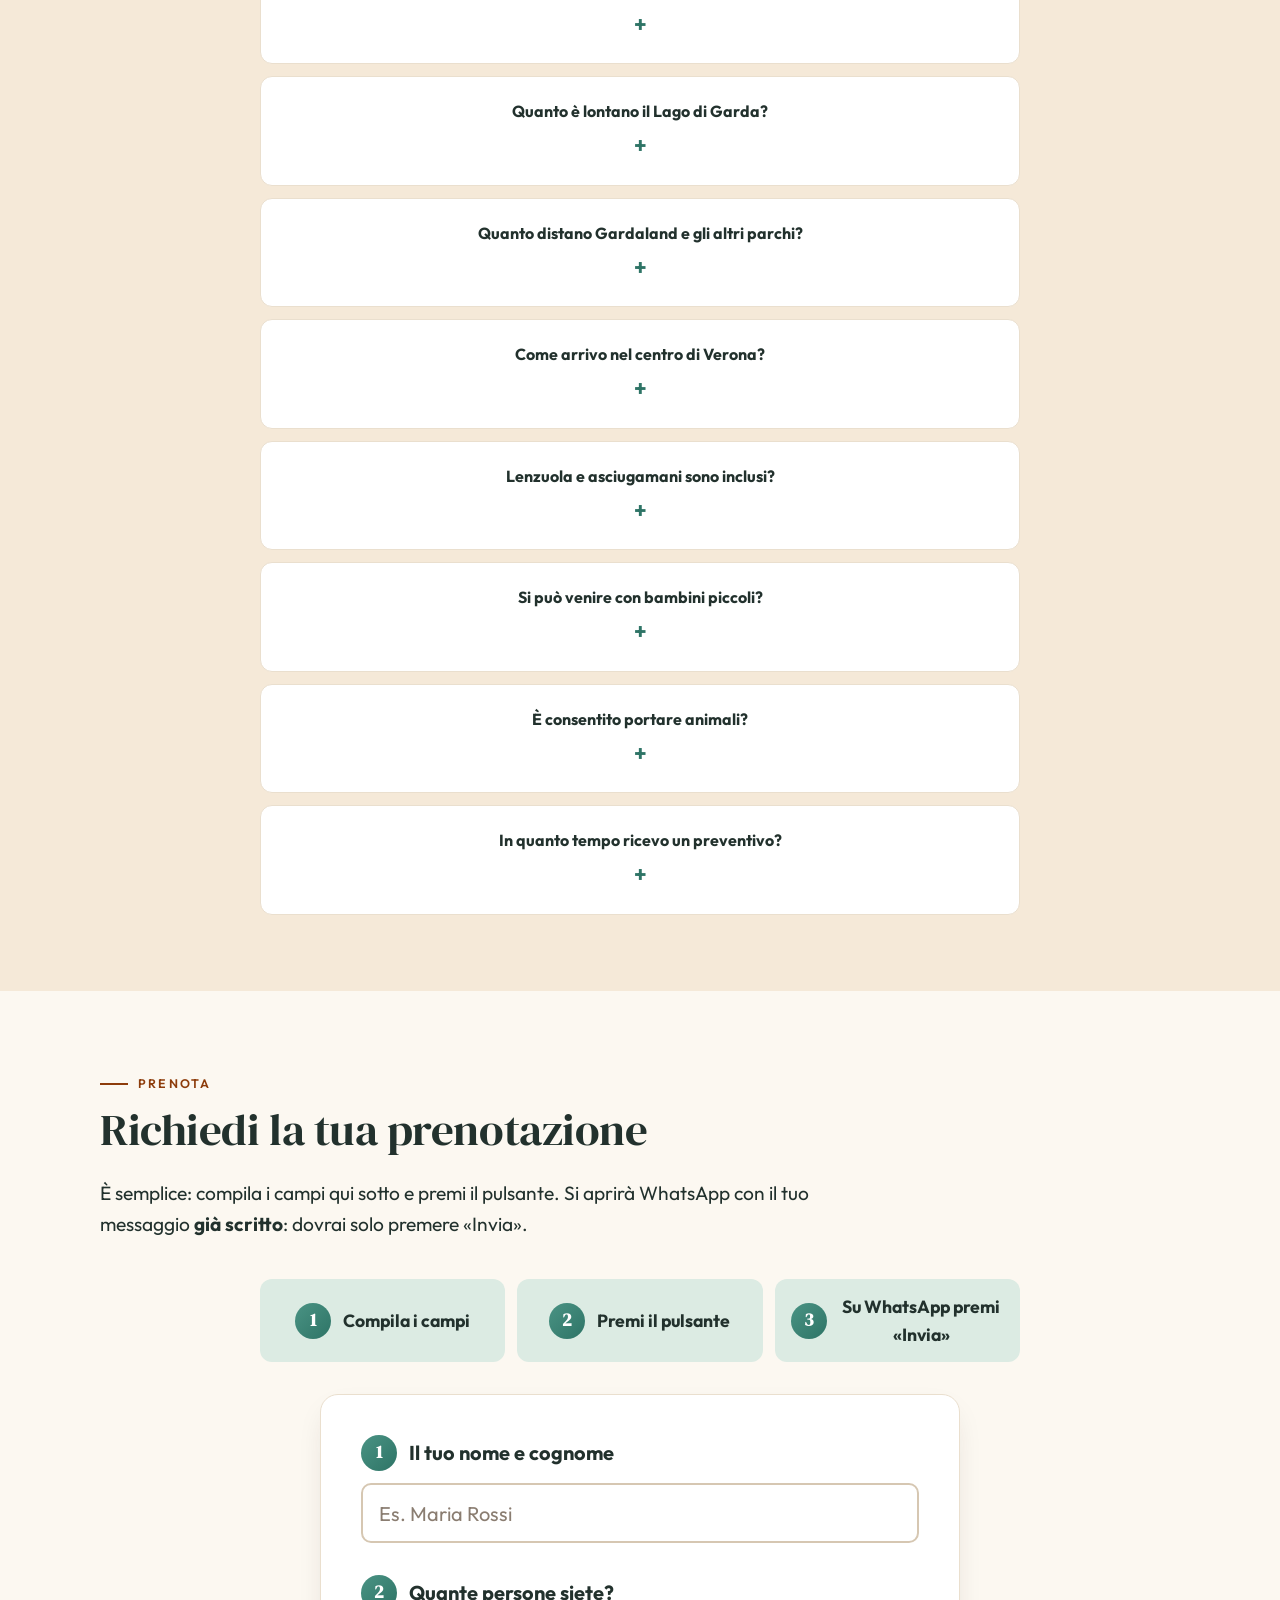
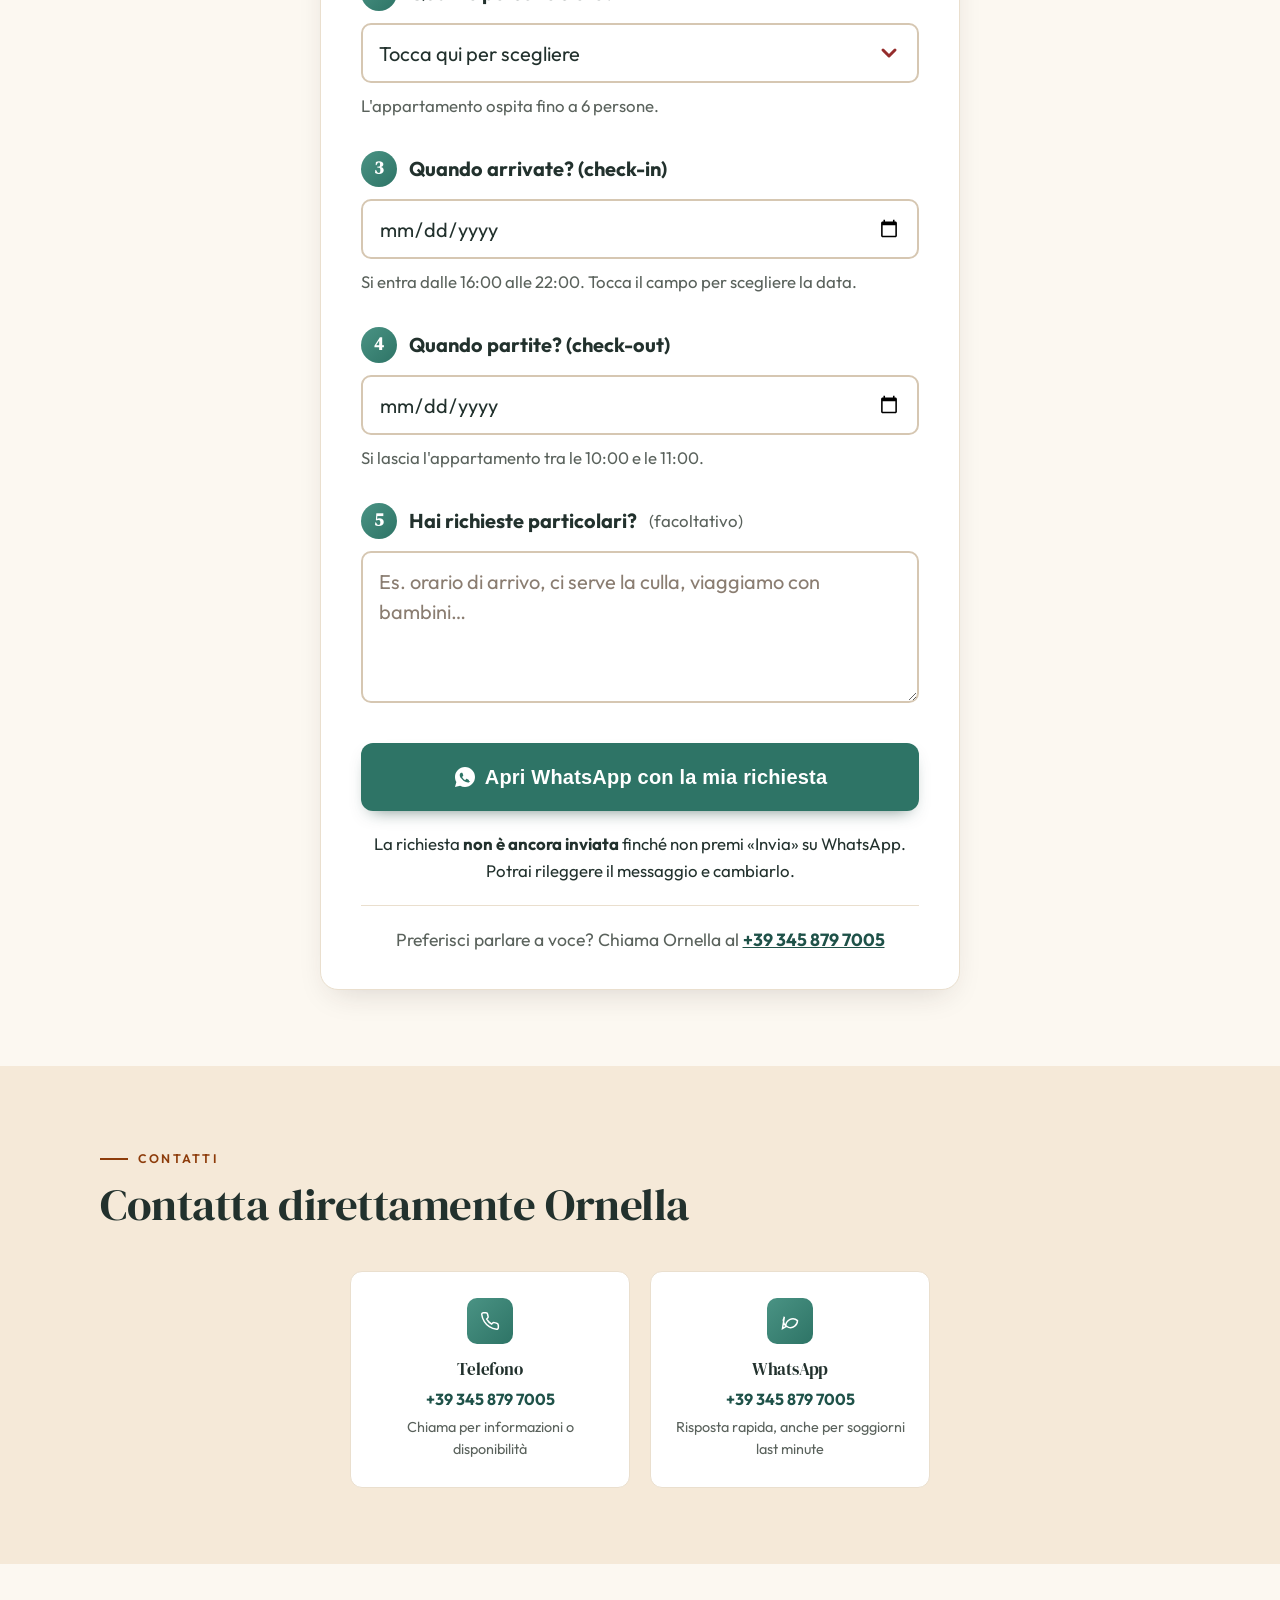
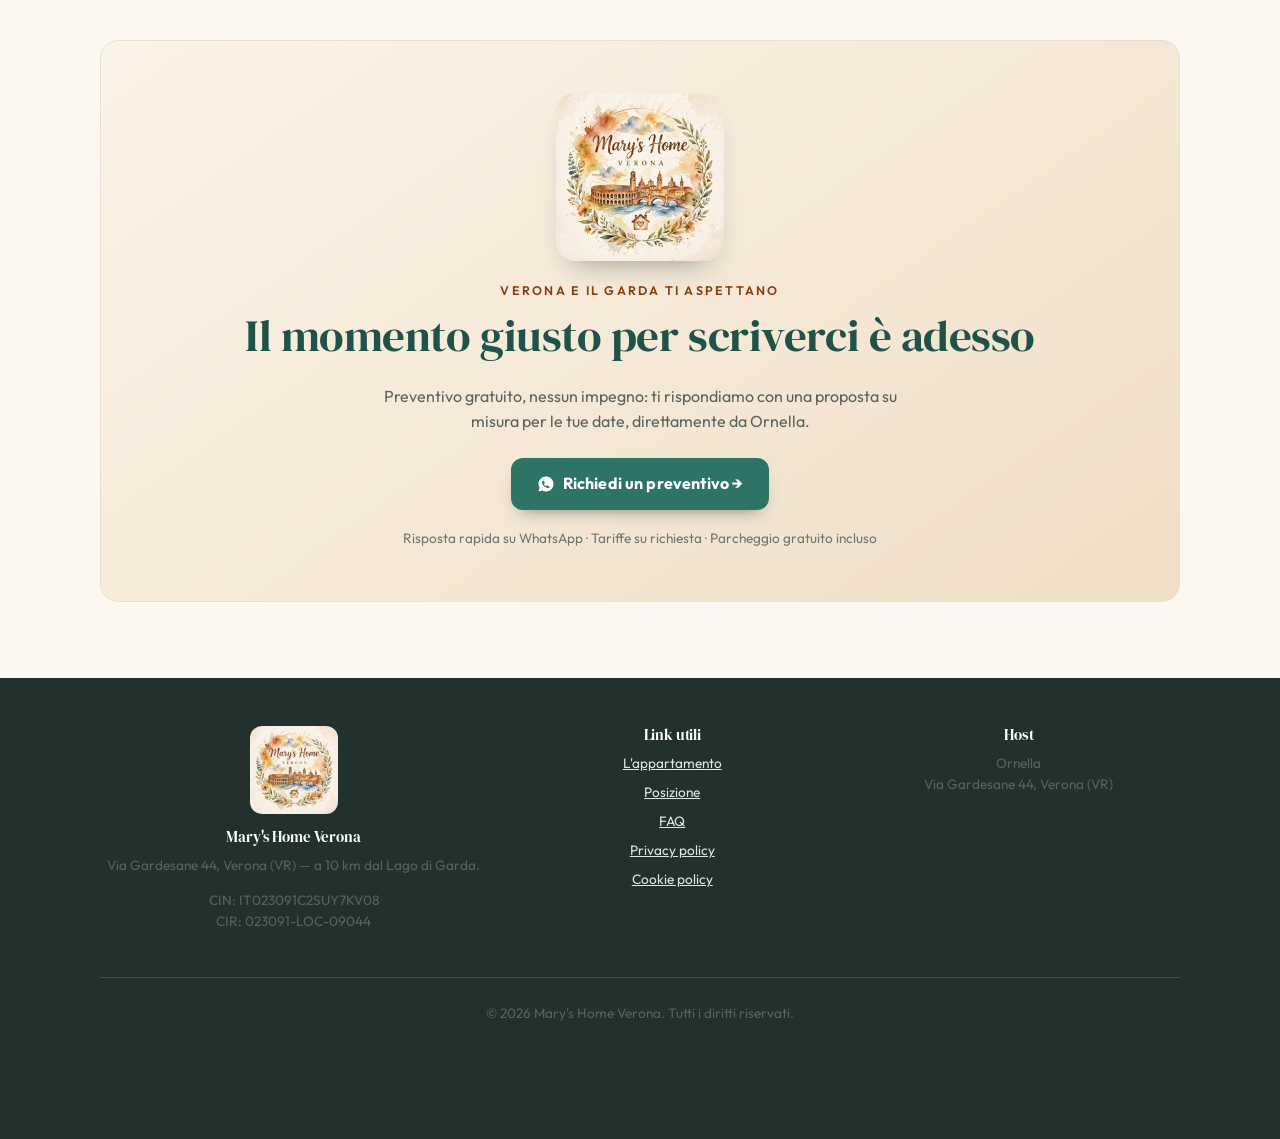
==== commit 7773e2d5: "Mary's Home Verona: evidenzia il ristorante proprio sotto l'appartamento Co-Authored-By: Claude Opus" ====
--- a/marys-home-verona/index.html
+++ b/marys-home-verona/index.html
@@ -93,6 +93,7 @@
           <li>Fino a 6 ospiti</li>
           <li>2 camere da letto</li>
           <li>Parcheggio gratuito</li>
+          <li>Ristorante sotto casa</li>
           <li>Contatto diretto con l'host</li>
         </ul>
       </div>
@@ -147,10 +148,10 @@
         <div class="feature-card">
           <span class="card-num" aria-hidden="true">04</span>
           <div class="feature-icon" aria-hidden="true">
-            <svg width="22" height="22" viewBox="0 0 24 24" fill="none" stroke="currentColor" stroke-width="1.8"><path d="M4 7h16l-1.5 9a2 2 0 0 1-2 1.7H7.5a2 2 0 0 1-2-1.7Z"/><path d="M9 7V5a3 3 0 0 1 6 0v2"/></svg>
+            <svg width="22" height="22" viewBox="0 0 24 24" fill="none" stroke="currentColor" stroke-width="1.8"><path d="M6 3v7a2 2 0 0 0 2 2v9M10 3v7a2 2 0 0 1-2 2M8 3v5M17 21V3c-2 1.5-3 4-3 7v3h3"/></svg>
           </div>
-          <h3>Tutto a portata di mano</h3>
-          <p>Ristorante e supermercato vicini, cucina completa, WiFi, aria condizionata, lenzuola e asciugamani inclusi: arrivi e sei già a casa.</p>
+          <h3>Un ristorante proprio sotto casa</h3>
+          <p>Al piano di sotto c'è un ristorante: dopo una giornata a Gardaland o in centro scendi le scale e sei a tavola, senza prendere l'auto. E il supermercato è vicino.</p>
         </div>
       </div>
     </div>
@@ -303,8 +304,9 @@
           </ul>
         </div>
         <div class="nearby-card">
-          <h3>🍝 Sotto casa</h3>
+          <h3>🍝 Dove mangiare</h3>
           <ul>
+            <li><strong>Ristorante proprio sotto l'appartamento</strong> <span>0 m</span></li>
             <li>Mig Restaurant <span>650 m</span></li>
             <li>Osteria da Montresor <span>700 m</span></li>
             <li>Gelateria Leoni <span>900 m</span></li>
@@ -398,6 +400,10 @@
         <details class="faq-item">
           <summary>A che ora sono il check-in e il check-out?</summary>
           <p>Il check-in è dalle 16:00 alle 22:00 (comunica in anticipo l'orario di arrivo), il check-out dalle 10:00 alle 11:00.</p>
+        </details>
+        <details class="faq-item">
+          <summary>Dove si mangia vicino all'appartamento?</summary>
+          <p>Proprio sotto l'appartamento c'è un ristorante: comodissimo per una cena senza spostarsi, anche quando arrivi tardi o i bambini sono stanchi. Nei dintorni ci sono altri ristoranti, una gelateria e un supermercato.</p>
         </details>
         <details class="faq-item">
           <summary>C'è il parcheggio?</summary>
--- a/marys-home-verona/css/style.css
+++ b/marys-home-verona/css/style.css
@@ -1542,3 +1542,4 @@
 @media (min-width: 640px) {
   .contact-cards { grid-template-columns: repeat(2, minmax(0, 280px)); justify-content: center; }
 }
+.nearby-card li strong { color: var(--color-accent-dark); font-weight: 600; }
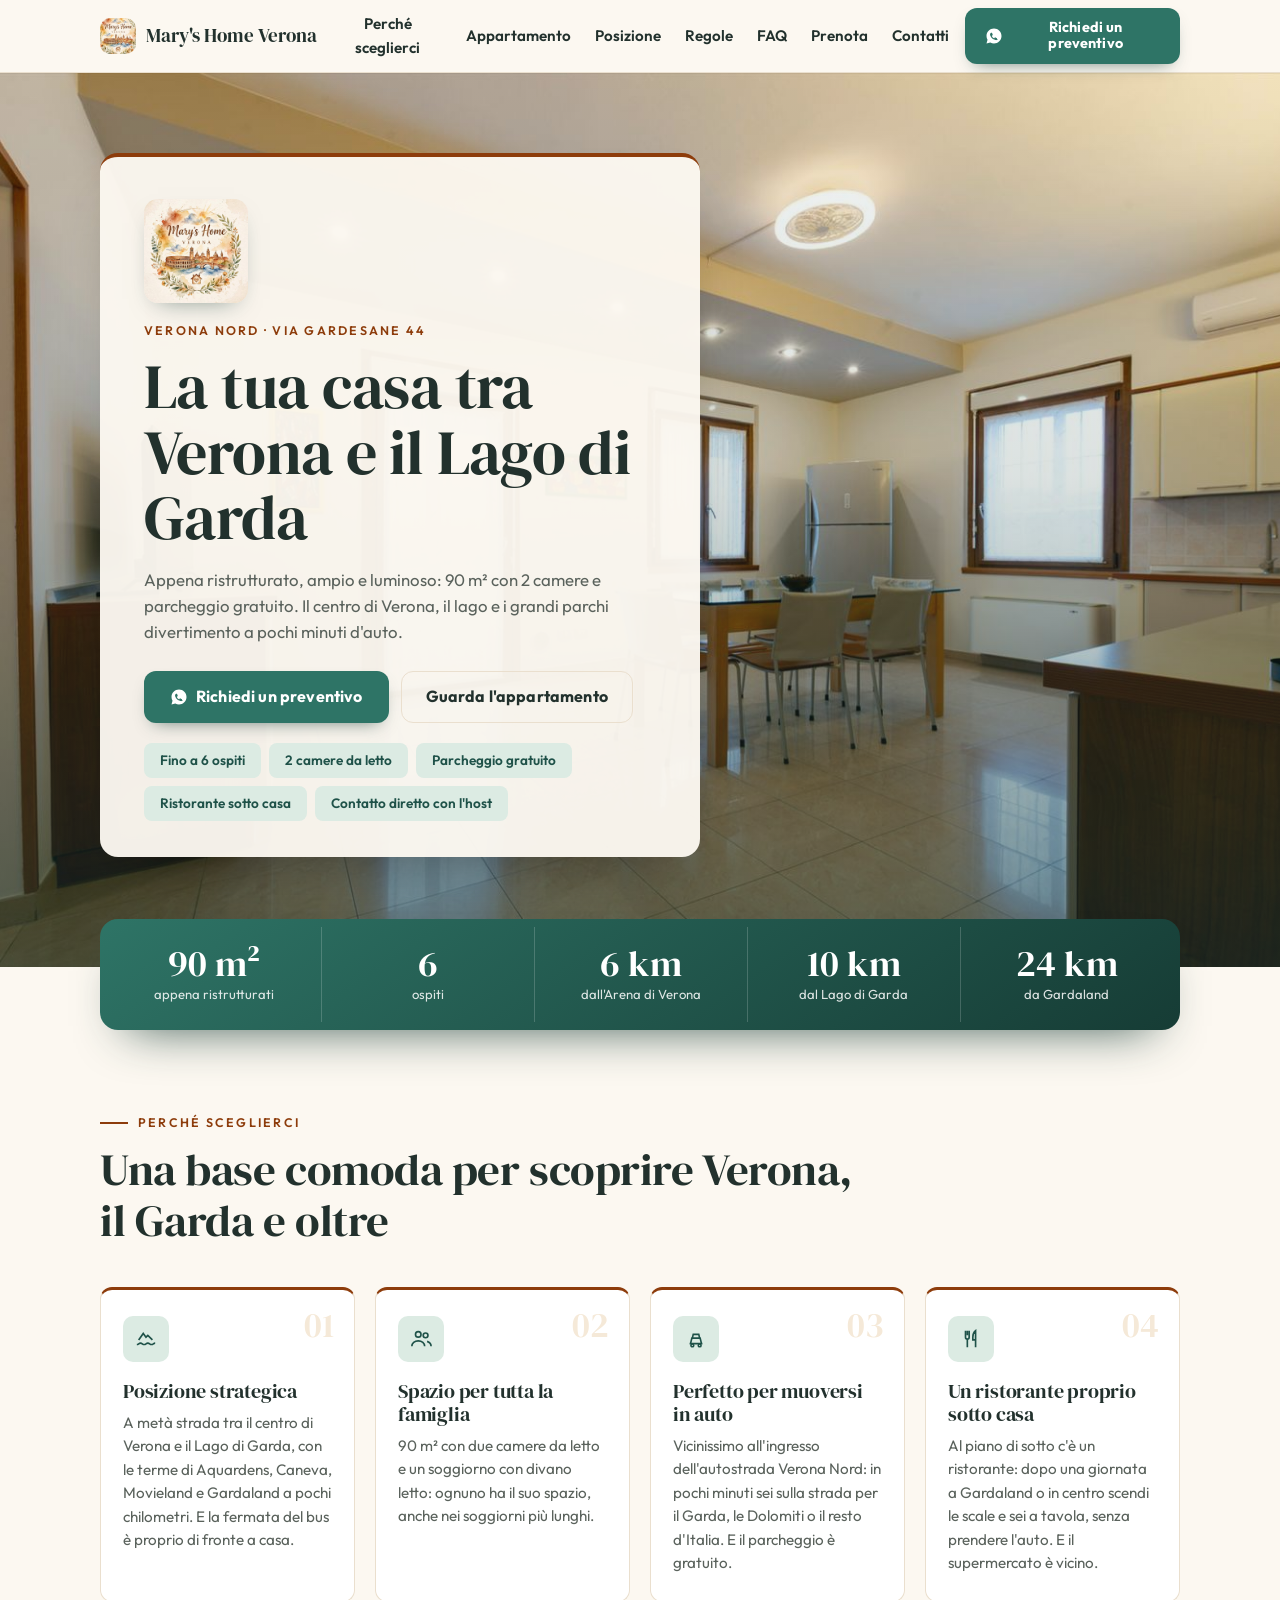
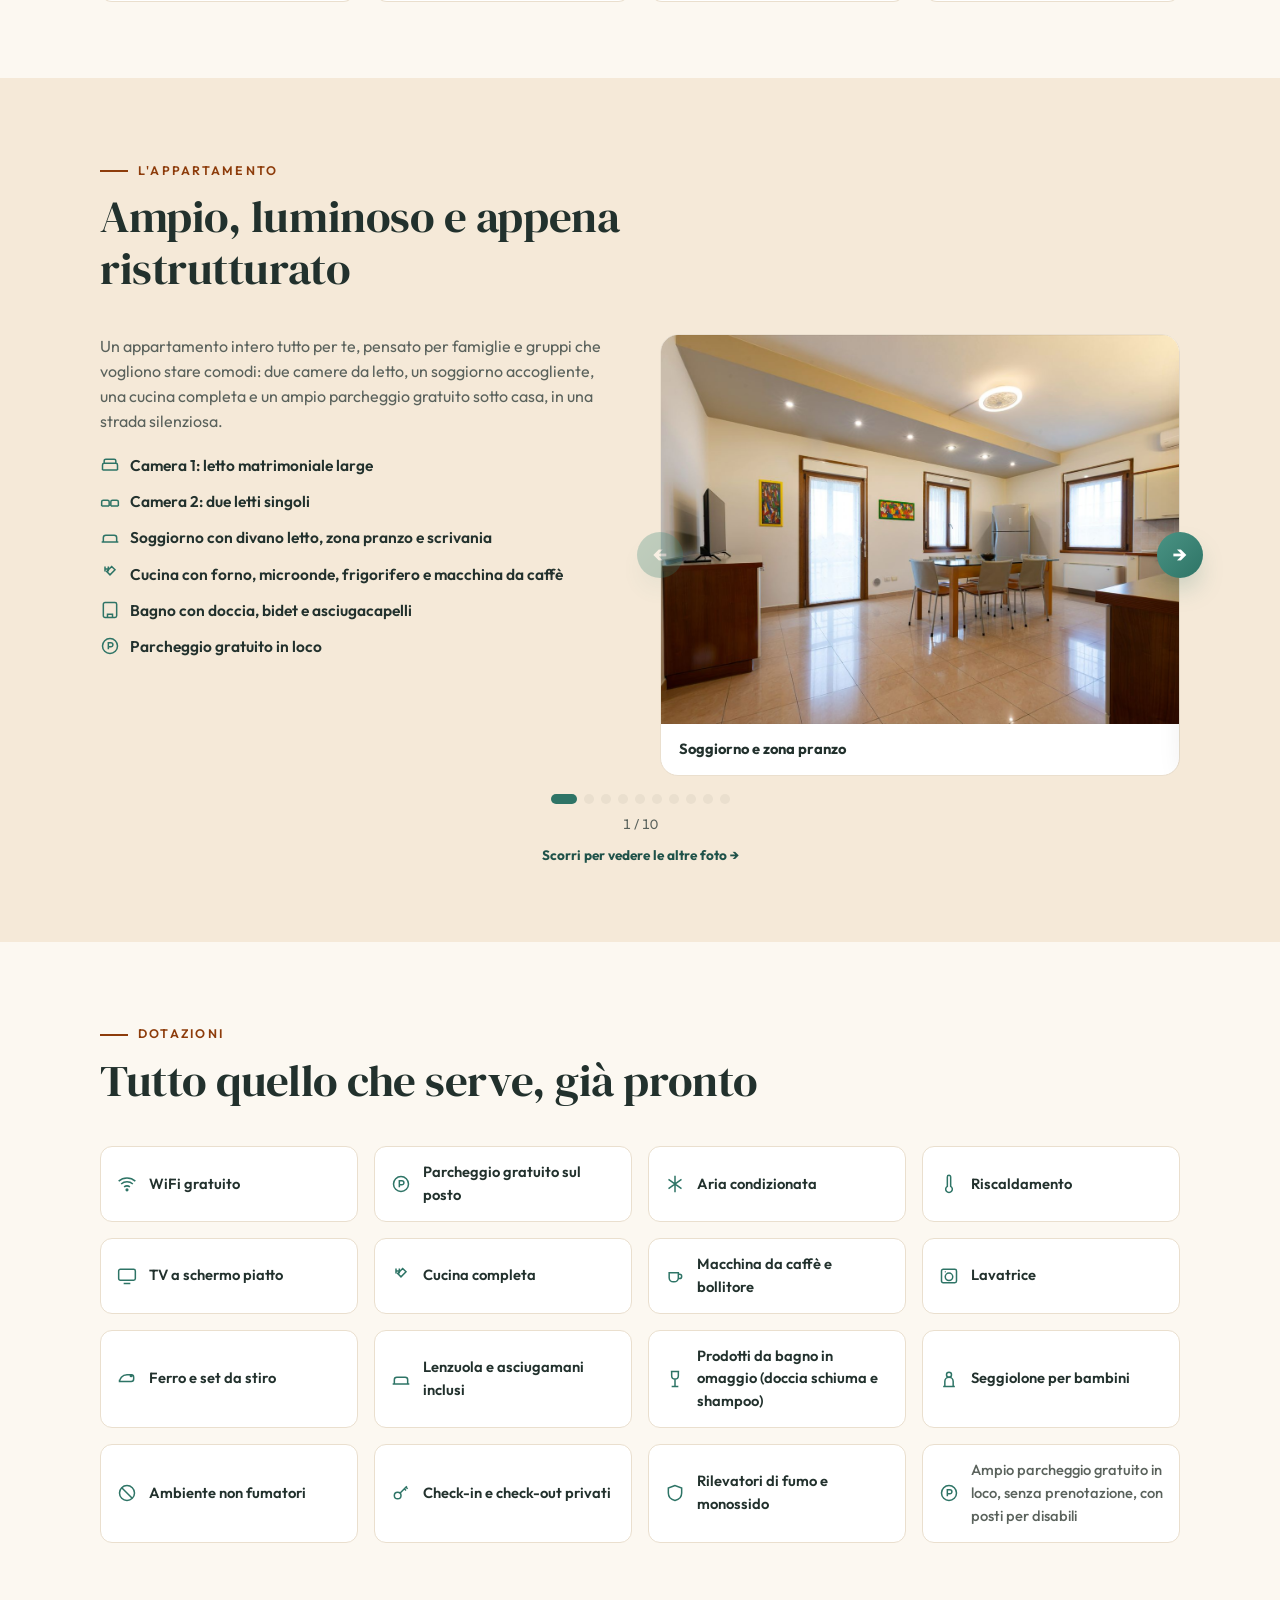
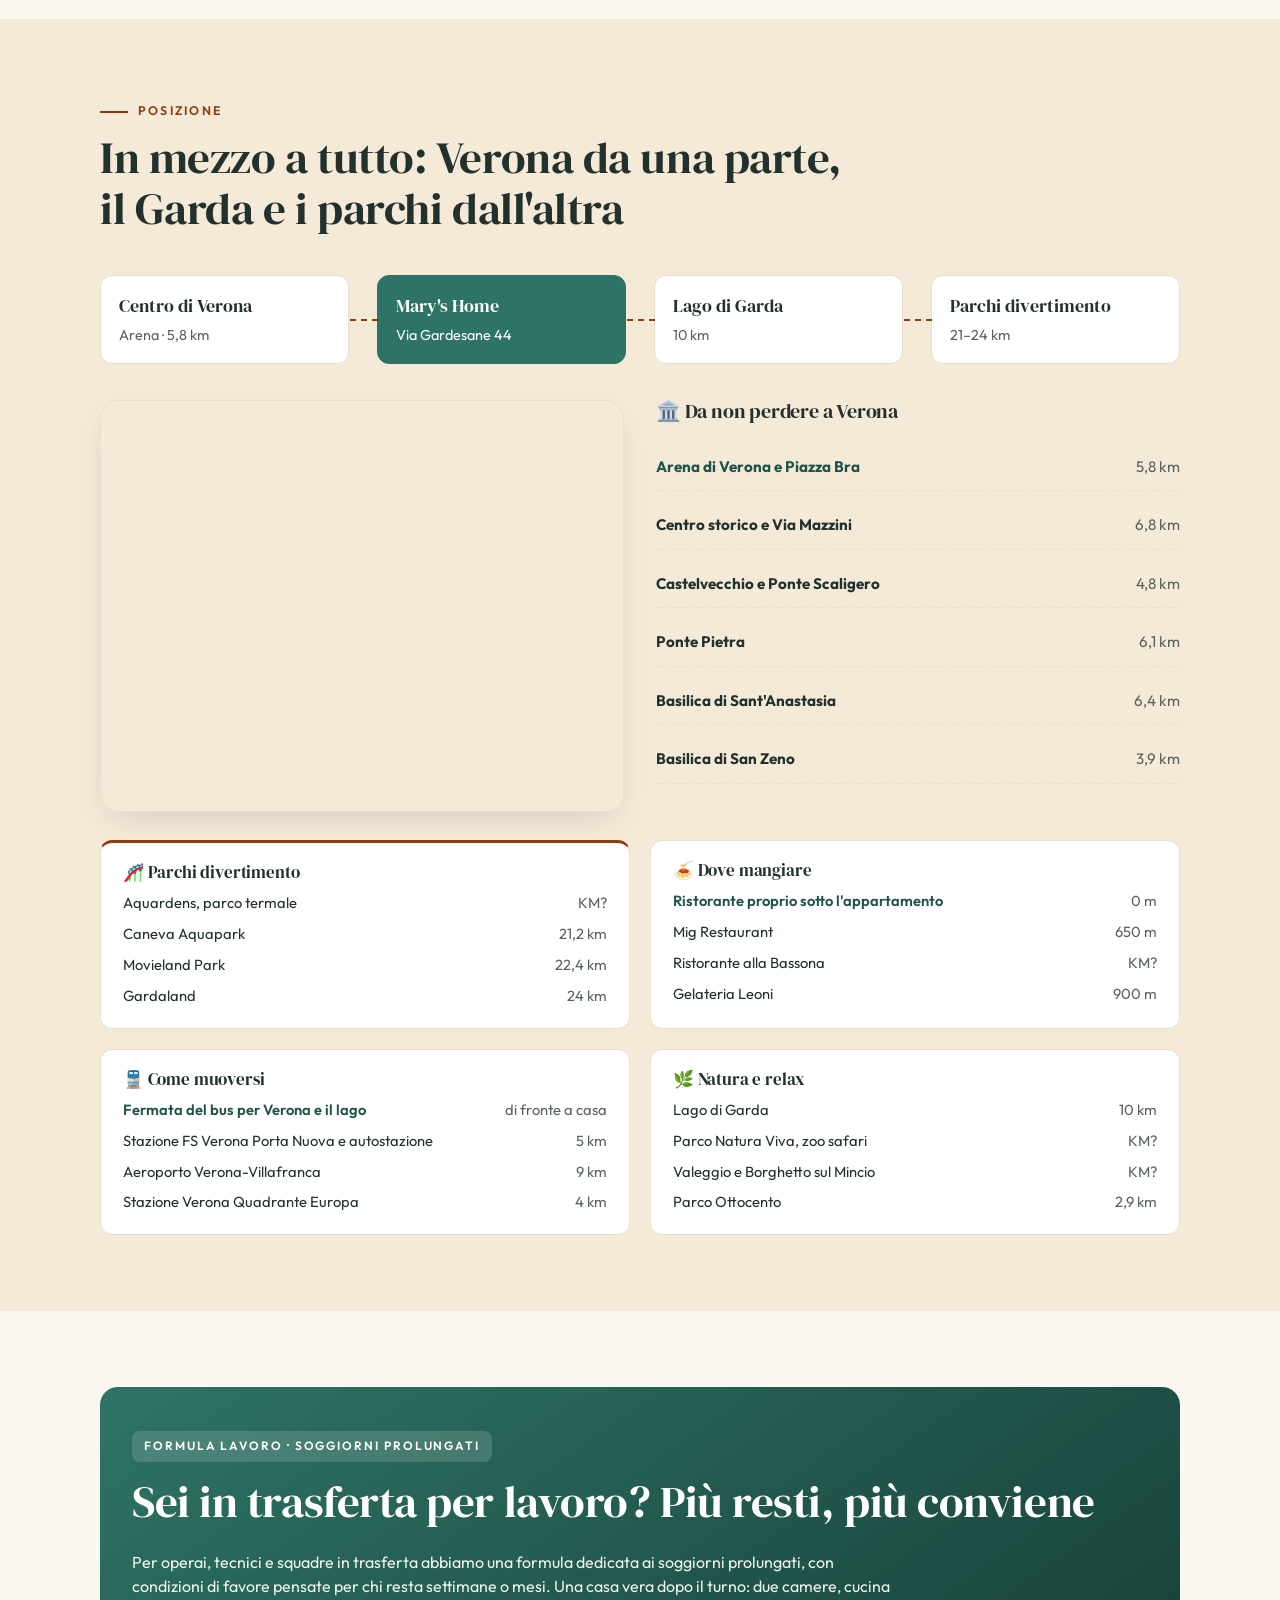
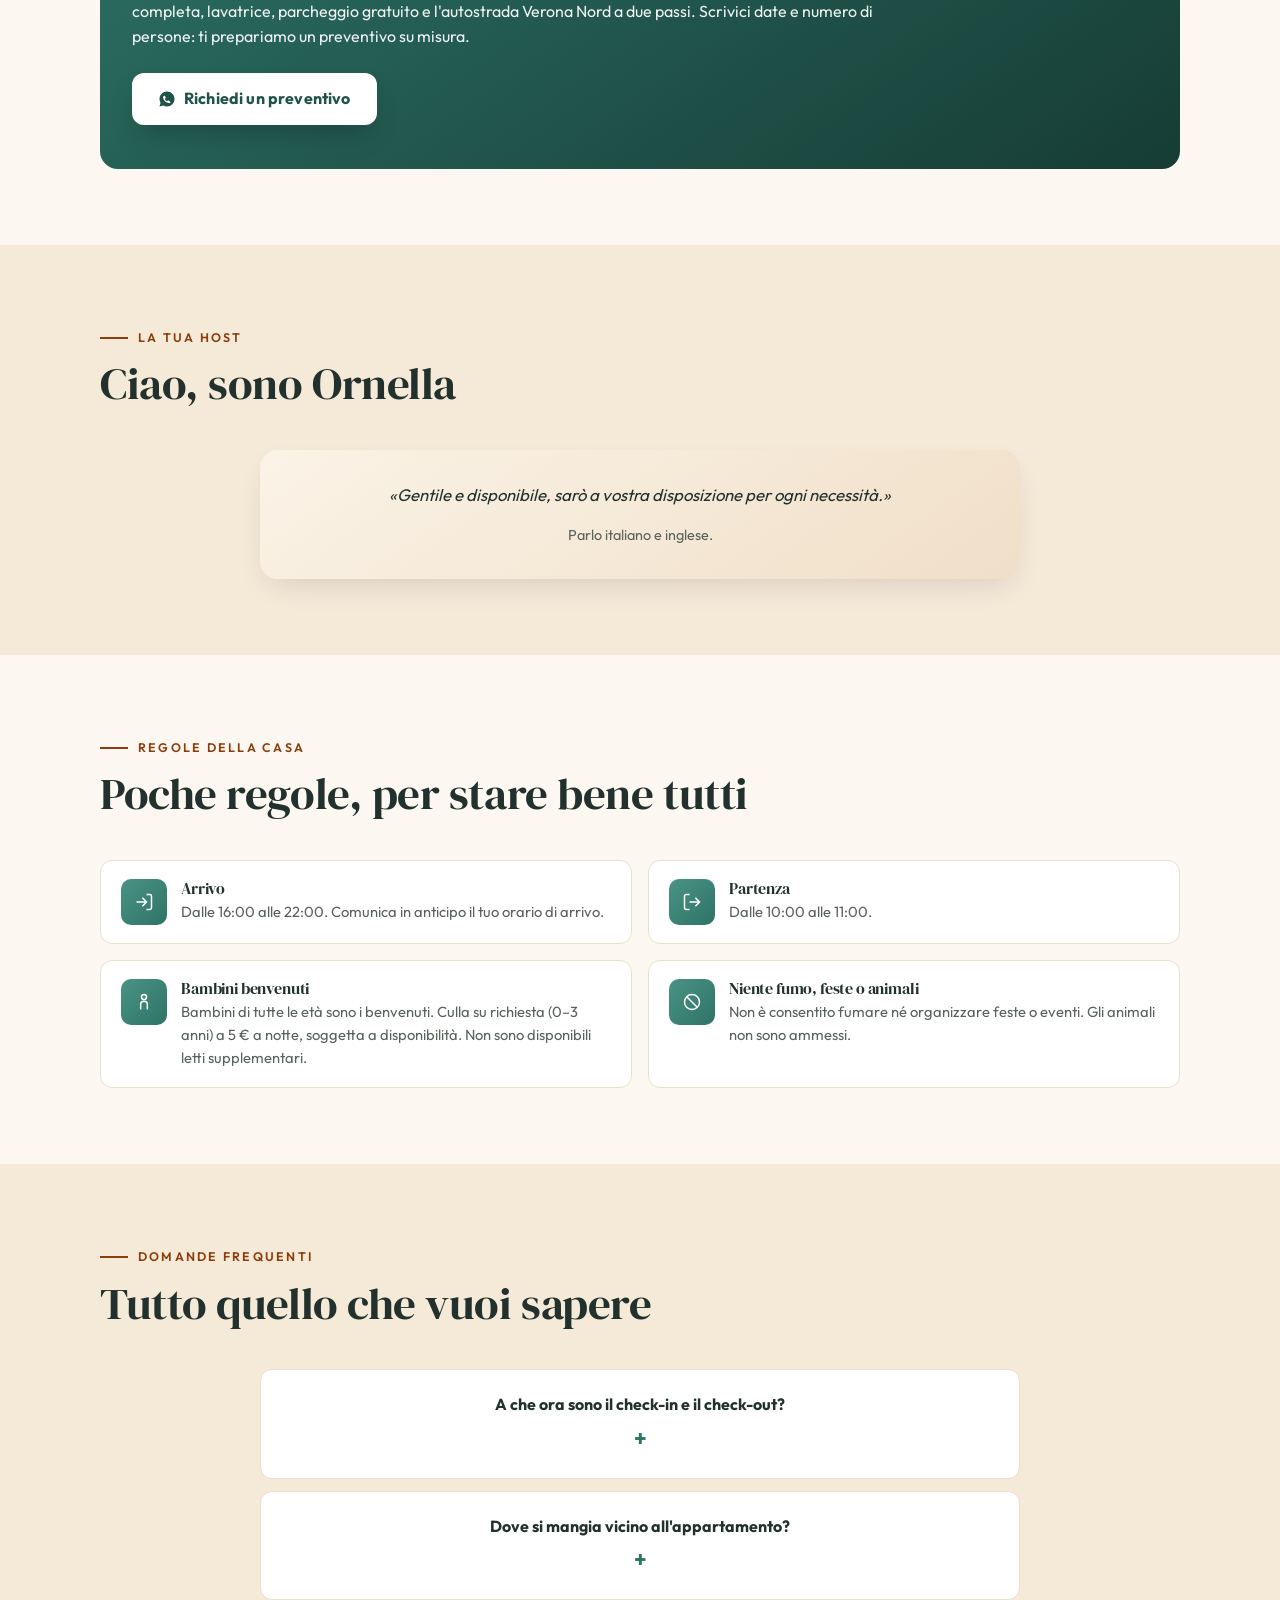
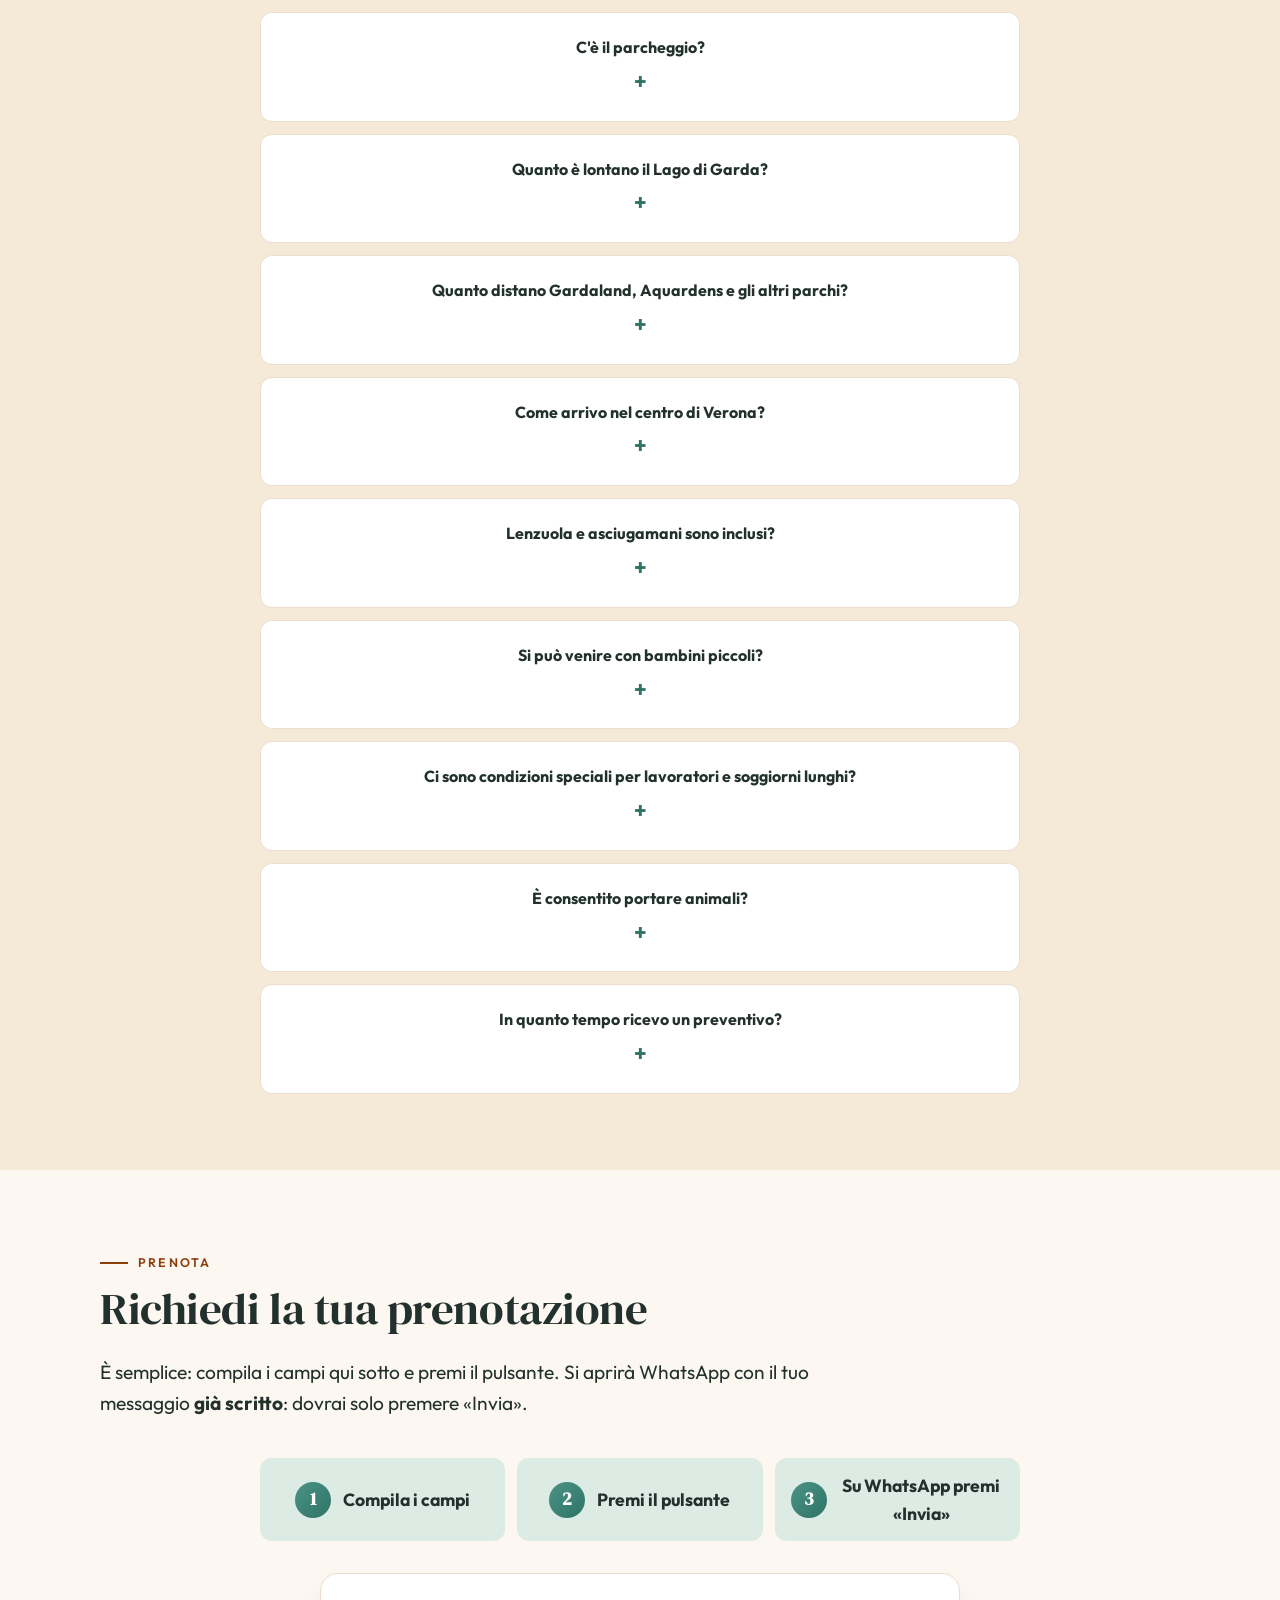
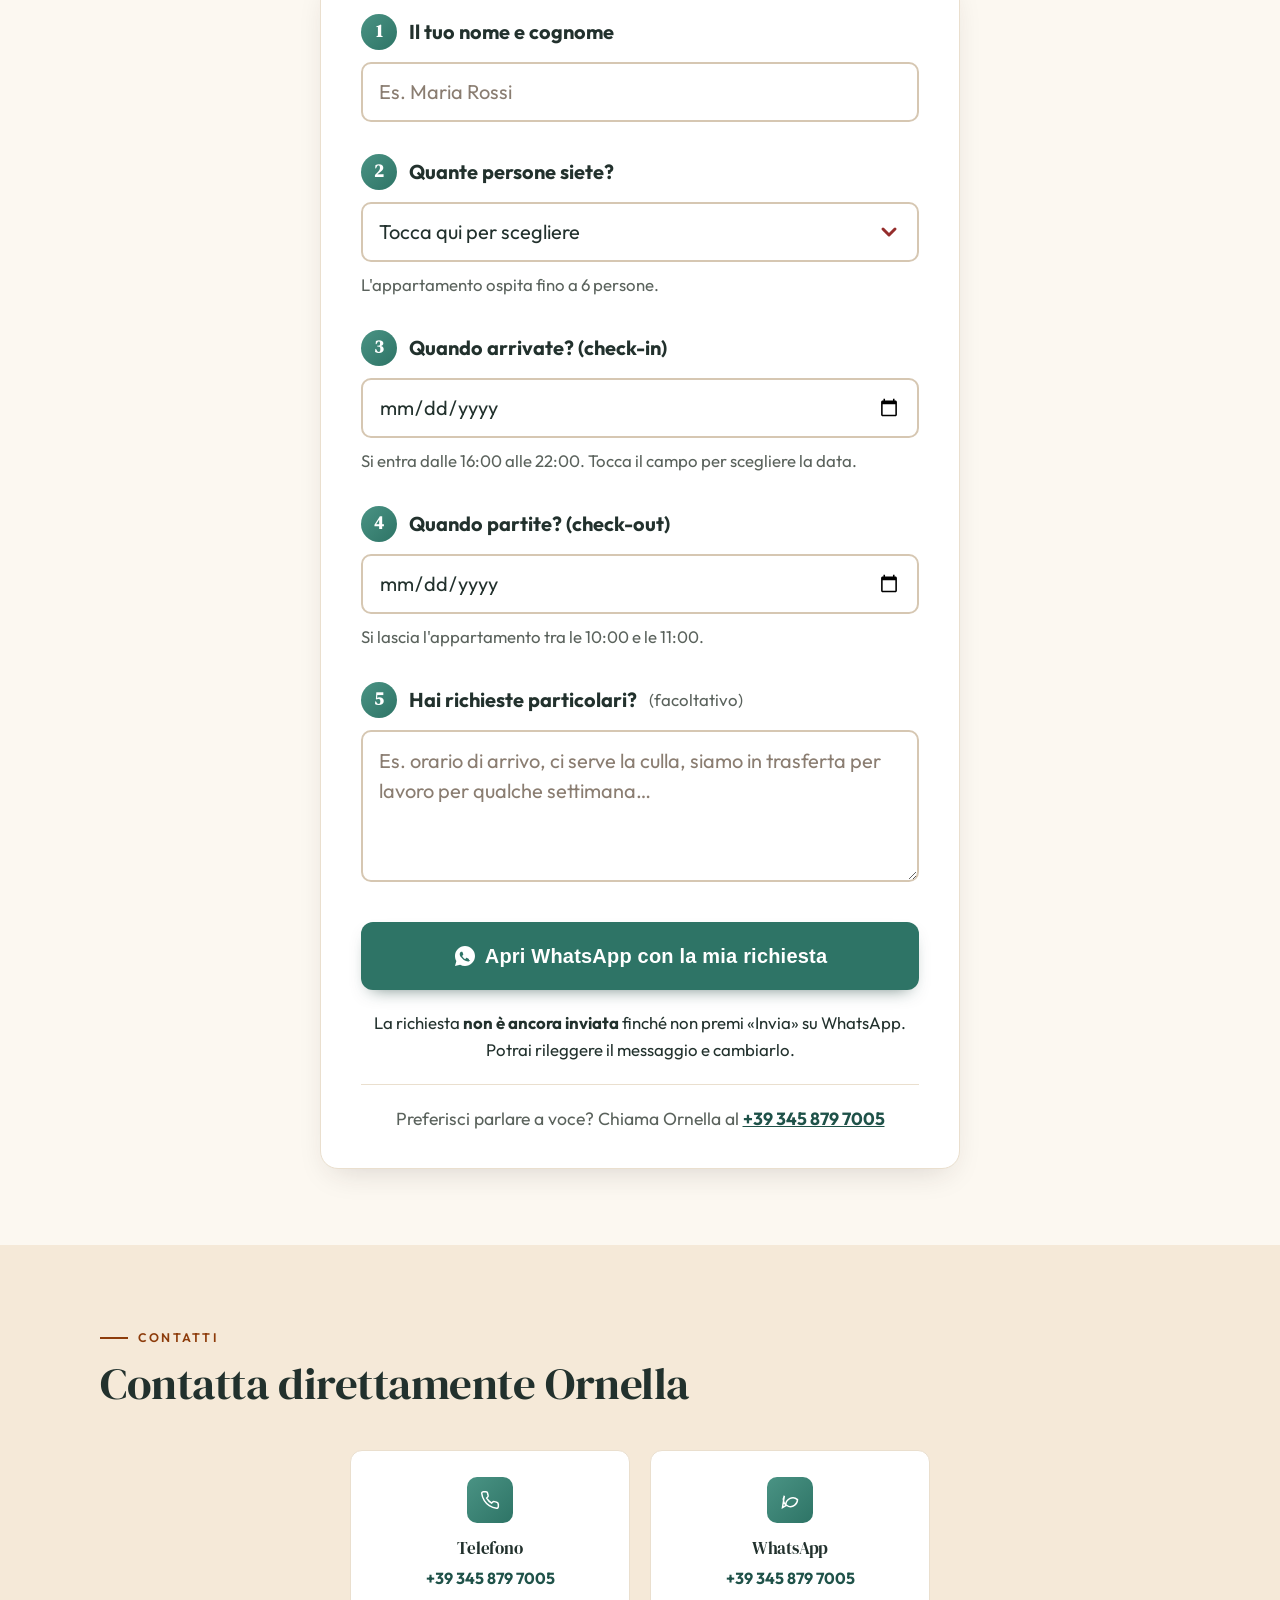
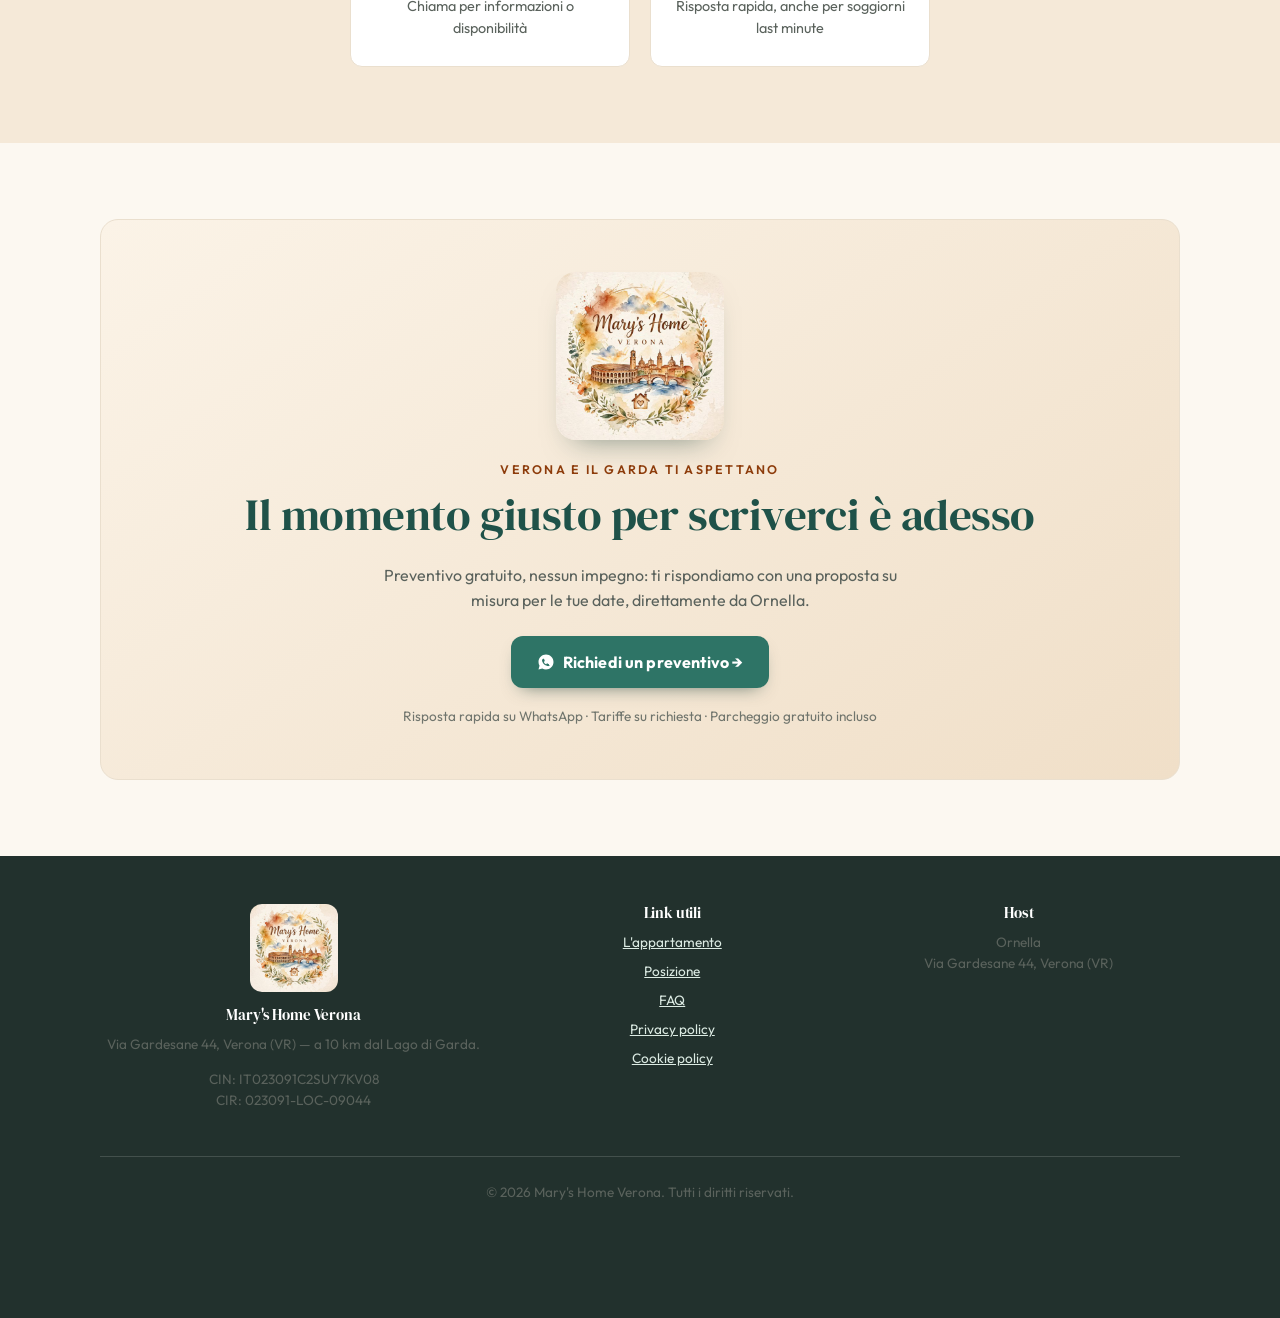
==== commit 6d0030ba: "Mary's Home Verona: Aquardens, formula lavoro per soggiorni lunghi, dintorni aggiornati Co-Authored-" ====
--- a/marys-home-verona/index.html
+++ b/marys-home-verona/index.html
@@ -127,7 +127,7 @@
             <svg width="22" height="22" viewBox="0 0 24 24" fill="none" stroke="currentColor" stroke-width="1.8"><path d="M2 18c2 0 2-1.5 4-1.5S8 18 10 18s2-1.5 4-1.5 2 1.5 4 1.5 2-1.5 4-1.5"/><path d="M4 13l5-7 3 4 2-2 5 5"/></svg>
           </div>
           <h3>Posizione strategica</h3>
-          <p>A metà strada tra il centro di Verona e il Lago di Garda, con Caneva, Movieland e Gardaland a soli 21–24 km. E la fermata del bus è a due passi.</p>
+          <p>A metà strada tra il centro di Verona e il Lago di Garda, con le terme di Aquardens, Caneva, Movieland e Gardaland a pochi chilometri. E la fermata del bus è proprio di fronte a casa.</p>
         </div>
         <div class="feature-card">
           <span class="card-num" aria-hidden="true">02</span>
@@ -249,7 +249,7 @@
         <div class="amenity"><svg width="20" height="20" viewBox="0 0 24 24" fill="none" stroke="currentColor" stroke-width="1.8"><rect x="3" y="4" width="18" height="16" rx="2"/><circle cx="12" cy="13" r="4.5"/><path d="M7 7h1"/></svg> Lavatrice</div>
         <div class="amenity"><svg width="20" height="20" viewBox="0 0 24 24" fill="none" stroke="currentColor" stroke-width="1.8"><path d="M3 16c0-4 3-9 9-9h5a3 3 0 0 1 3 3v2a3 3 0 0 1-3 3H5a2 2 0 0 1-2-2Z"/><circle cx="17" cy="8" r="1"/></svg> Ferro e set da stiro</div>
         <div class="amenity"><svg width="20" height="20" viewBox="0 0 24 24" fill="none" stroke="currentColor" stroke-width="1.8"><path d="M4 18v-5a3 3 0 0 1 3-3h10a3 3 0 0 1 3 3v5M2 18h20"/></svg> Lenzuola e asciugamani inclusi</div>
-        <div class="amenity"><svg width="20" height="20" viewBox="0 0 24 24" fill="none" stroke="currentColor" stroke-width="1.8"><path d="M7 3h10M8 3v5a4 4 0 0 0 8 0V3M12 12v9M8 21h8"/></svg> Prodotti da bagno in omaggio</div>
+        <div class="amenity"><svg width="20" height="20" viewBox="0 0 24 24" fill="none" stroke="currentColor" stroke-width="1.8"><path d="M7 3h10M8 3v5a4 4 0 0 0 8 0V3M12 12v9M8 21h8"/></svg> Prodotti da bagno in omaggio (doccia schiuma e shampoo)</div>
         <div class="amenity"><svg width="20" height="20" viewBox="0 0 24 24" fill="none" stroke="currentColor" stroke-width="1.8"><circle cx="12" cy="7" r="3"/><path d="M7 21v-6a5 5 0 0 1 10 0v6M5 21h14"/></svg> Seggiolone per bambini</div>
         <div class="amenity"><svg width="20" height="20" viewBox="0 0 24 24" fill="none" stroke="currentColor" stroke-width="1.8"><circle cx="12" cy="12" r="9"/><path d="M6 6l12 12"/></svg> Ambiente non fumatori</div>
         <div class="amenity"><svg width="20" height="20" viewBox="0 0 24 24" fill="none" stroke="currentColor" stroke-width="1.8"><circle cx="8" cy="15" r="4"/><path d="M11 12 19 4M16 7l2 2M18 5l2 2"/></svg> Check-in e check-out privati</div>
@@ -297,10 +297,10 @@
         <div class="nearby-card parks">
           <h3>🎢 Parchi divertimento</h3>
           <ul>
+            <li>Aquardens, parco termale <span data-todo="km">KM?</span></li>
             <li>Caneva Aquapark <span>21,2 km</span></li>
             <li>Movieland Park <span>22,4 km</span></li>
             <li>Gardaland <span>24 km</span></li>
-            <li>Lago di Garda <span>10 km</span></li>
           </ul>
         </div>
         <div class="nearby-card">
@@ -308,28 +308,26 @@
           <ul>
             <li><strong>Ristorante proprio sotto l'appartamento</strong> <span>0 m</span></li>
             <li>Mig Restaurant <span>650 m</span></li>
-            <li>Osteria da Montresor <span>700 m</span></li>
+            <li>Ristorante alla Bassona <span data-todo="km">KM?</span></li>
             <li>Gelateria Leoni <span>900 m</span></li>
-            <li>Villa Pellegrini Marioni Pullè <span>2,3 km</span></li>
           </ul>
         </div>
         <div class="nearby-card">
           <h3>🚆 Come muoversi</h3>
           <ul>
-            <li>Fermata del bus per Verona e il lago <span>a due passi</span></li>
+            <li><strong>Fermata del bus per Verona e il lago</strong> <span>di fronte a casa</span></li>
+            <li>Stazione FS Verona Porta Nuova e autostazione <span>5 km</span></li>
+            <li>Aeroporto Verona-Villafranca <span>9 km</span></li>
             <li>Stazione Verona Quadrante Europa <span>4 km</span></li>
-            <li>Autostazione di Verona <span>5 km</span></li>
-            <li>Stazione di Parona <span>5 km</span></li>
-            <li>Aeroporto Verona-Villafranca <span>9 km</span></li>
           </ul>
         </div>
         <div class="nearby-card">
           <h3>🌿 Natura e relax</h3>
           <ul>
             <li>Lago di Garda <span>10 km</span></li>
-            <li>Val Galina e Progno Borago <span>11 km</span></li>
+            <li>Parco Natura Viva, zoo safari <span data-todo="km">KM?</span></li>
+            <li>Valeggio e Borghetto sul Mincio <span data-todo="km">KM?</span></li>
             <li>Parco Ottocento <span>2,9 km</span></li>
-            <li>Parco Postumia <span>4,6 km</span></li>
           </ul>
         </div>
       </div>
@@ -340,8 +338,9 @@
   <section class="section" id="soggiorni-lunghi">
     <div class="container">
       <div class="longstay">
-        <h2>Scopri il prezzo del tuo soggiorno</h2>
-        <p>Vacanza in famiglia tra Gardaland e il lago, weekend con gli amici o una trasferta di lavoro di più giorni: scrivici le tue date e ti prepariamo una proposta su misura.</p>
+        <span class="longstay-kicker">Formula lavoro · soggiorni prolungati</span>
+        <h2>Sei in trasferta per lavoro? Più resti, più conviene</h2>
+        <p>Per operai, tecnici e squadre in trasferta abbiamo una formula dedicata ai soggiorni prolungati, con condizioni di favore pensate per chi resta settimane o mesi. Una casa vera dopo il turno: due camere, cucina completa, lavatrice, parcheggio gratuito e l'autostrada Verona Nord a due passi. Scrivici date e numero di persone: ti prepariamo un preventivo su misura.</p>
         <a class="btn btn-primary" href="#prenota"><svg class="wa-icon" width="18" height="18" viewBox="0 0 24 24" fill="currentColor" aria-hidden="true"><path d="M12 2C6.48 2 2 6.48 2 12c0 1.85.5 3.58 1.36 5.07L2 22l5.07-1.33A9.93 9.93 0 0 0 12 22c5.52 0 10-4.48 10-10S17.52 2 12 2Zm5.2 14.2c-.22.62-1.28 1.2-1.77 1.27-.45.07-1.02.1-1.65-.1-.38-.12-.87-.28-1.5-.55-2.63-1.14-4.35-3.78-4.48-3.96-.13-.18-1.07-1.42-1.07-2.71 0-1.29.68-1.92.92-2.18.24-.26.52-.32.7-.32h.5c.16 0 .38-.02.58.46.22.52.75 1.83.82 1.96.07.13.11.28.02.45-.36.7-.73.98-.95 1.22-.2.22-.24.35-.09.6.7 1.3 1.5 2.02 2.68 2.6.2.1.32.08.46-.06.17-.18.62-.68.8-.92.17-.24.34-.2.57-.12.23.08 1.48.7 1.73.83.25.13.42.19.48.3.06.11.06.62-.16 1.23Z"/></svg> Richiedi un preventivo</a>
       </div>
     </div>
@@ -411,11 +410,11 @@
         </details>
         <details class="faq-item">
           <summary>Quanto è lontano il Lago di Garda?</summary>
-          <p>Circa 10 km. L'ingresso dell'autostrada Verona Nord è vicinissimo e c'è una fermata del bus a due passi che porta sia in città sia al lago.</p>
-        </details>
-        <details class="faq-item">
-          <summary>Quanto distano Gardaland e gli altri parchi?</summary>
-          <p>Caneva Aquapark è a 21,2 km, Movieland Park a 22,4 km e Gardaland a 24 km, comodi da raggiungere in auto: perfetti per una giornata con i bambini, tornando la sera in un appartamento spazioso.</p>
+          <p>Circa 10 km. L'ingresso dell'autostrada Verona Nord è vicinissimo e la fermata del bus, proprio di fronte all'appartamento, porta sia in città sia al lago.</p>
+        </details>
+        <details class="faq-item">
+          <summary>Quanto distano Gardaland, Aquardens e gli altri parchi?</summary>
+          <p>Le terme di Aquardens sono a <span data-todo="km">KM?</span>, Caneva Aquapark a 21,2 km, Movieland Park a 22,4 km e Gardaland a 24 km, comodi da raggiungere in auto: perfetti per una giornata con i bambini, tornando la sera in un appartamento spazioso.</p>
         </details>
         <details class="faq-item">
           <summary>Come arrivo nel centro di Verona?</summary>
@@ -428,6 +427,10 @@
         <details class="faq-item">
           <summary>Si può venire con bambini piccoli?</summary>
           <p>Certo! I bambini sono i benvenuti, c'è un seggiolone e una culla su richiesta (0–3 anni, 5 € a notte, soggetta a disponibilità).</p>
+        </details>
+        <details class="faq-item">
+          <summary>Ci sono condizioni speciali per lavoratori e soggiorni lunghi?</summary>
+          <p>Sì: per operai, tecnici e squadre in trasferta c'è una formula dedicata ai soggiorni prolungati, più conveniente rispetto alle tariffe a notte. Le condizioni dipendono da date e numero di persone, per questo le definiamo sempre con un preventivo su misura: scrivici su WhatsApp.</p>
         </details>
         <details class="faq-item">
           <summary>È consentito portare animali?</summary>
@@ -494,7 +497,7 @@
 
         <div class="field">
           <label for="bk-notes"><span class="field-num" aria-hidden="true">5</span> Hai richieste particolari? <span class="optional">(facoltativo)</span></label>
-          <textarea id="bk-notes" name="notes" rows="4" maxlength="500" placeholder="Es. orario di arrivo, ci serve la culla, viaggiamo con bambini…"></textarea>
+          <textarea id="bk-notes" name="notes" rows="4" maxlength="500" placeholder="Es. orario di arrivo, ci serve la culla, siamo in trasferta per lavoro per qualche settimana…"></textarea>
         </div>
 
         <button type="submit" class="btn btn-primary btn-block booking-submit">
--- a/marys-home-verona/css/style.css
+++ b/marys-home-verona/css/style.css
@@ -1543,3 +1543,15 @@
   .contact-cards { grid-template-columns: repeat(2, minmax(0, 280px)); justify-content: center; }
 }
 .nearby-card li strong { color: var(--color-accent-dark); font-weight: 600; }
+.longstay-kicker {
+  display: inline-block;
+  font-size: 0.75rem;
+  font-weight: 600;
+  letter-spacing: 0.16em;
+  text-transform: uppercase;
+  background: rgba(255,255,255,0.14);
+  border-radius: 8px;
+  padding: 6px 12px;
+  margin-bottom: 14px;
+}
+.longstay p { max-width: 760px; }
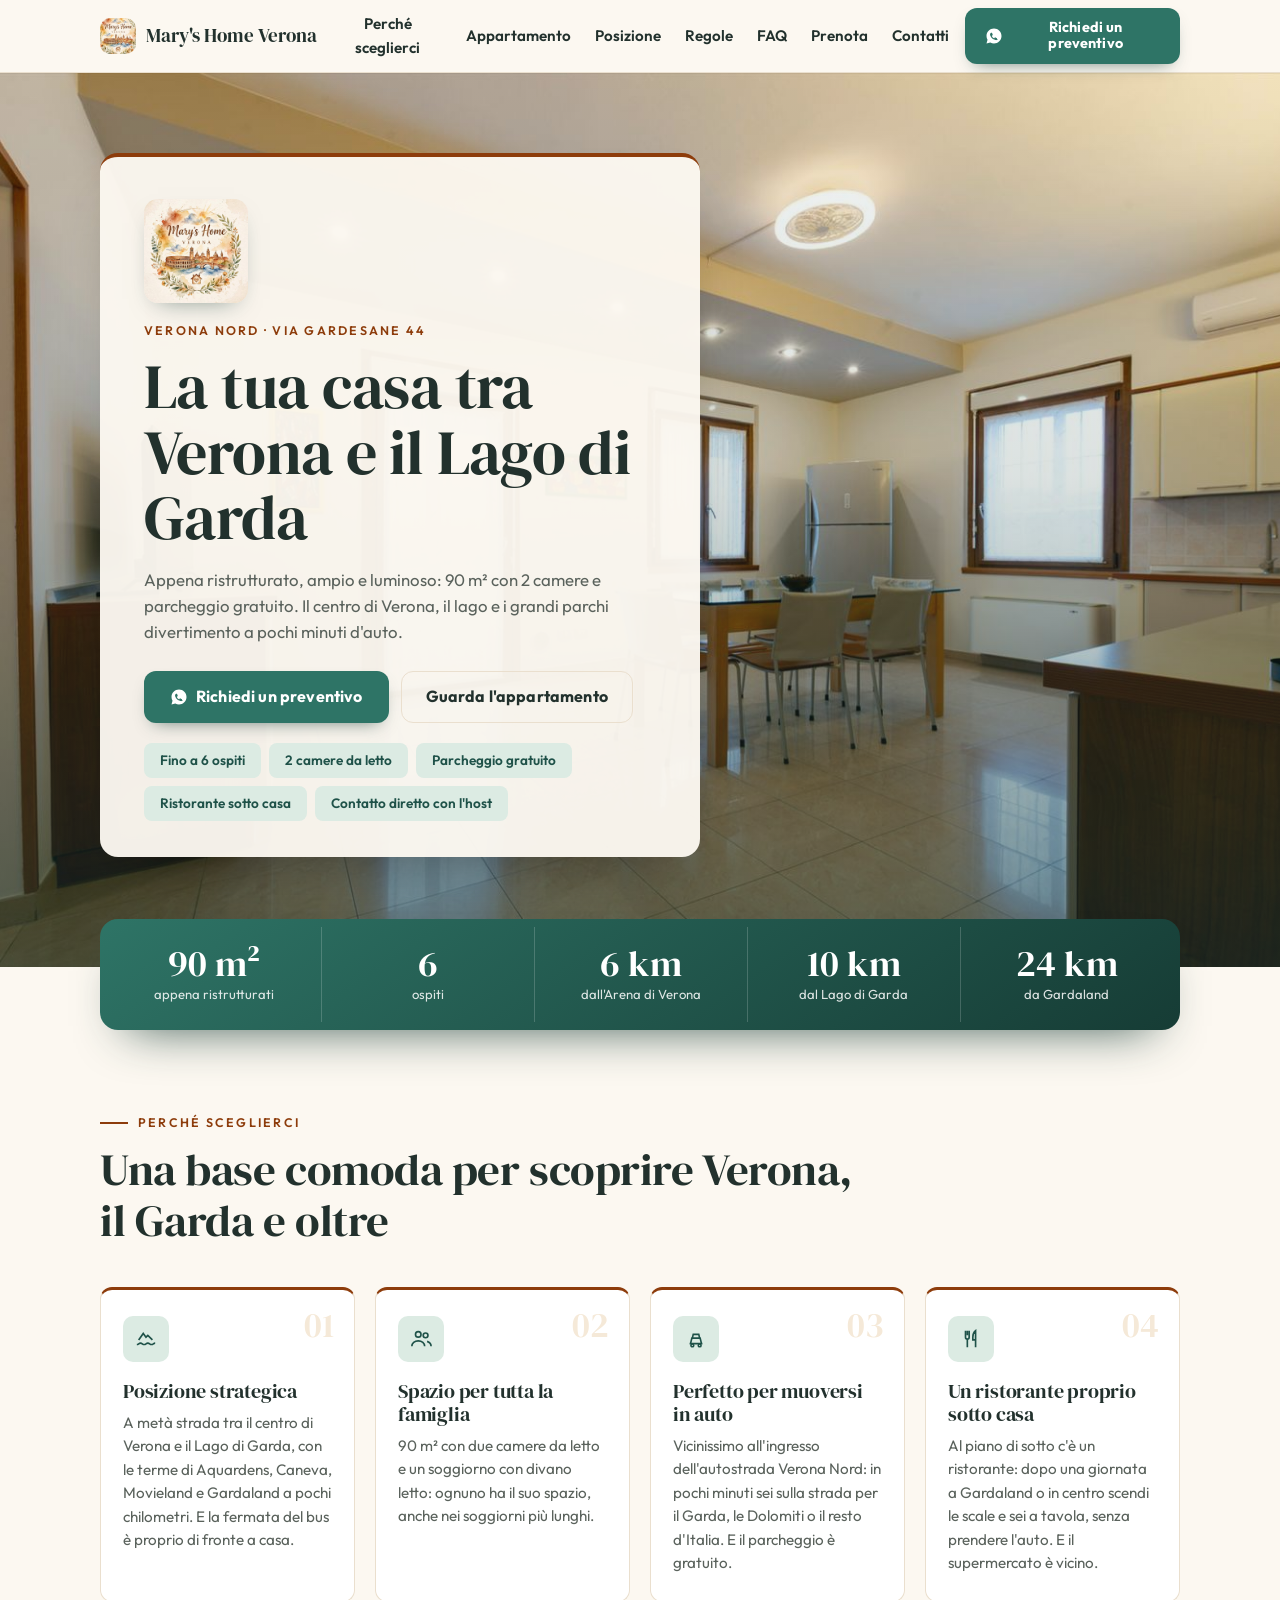
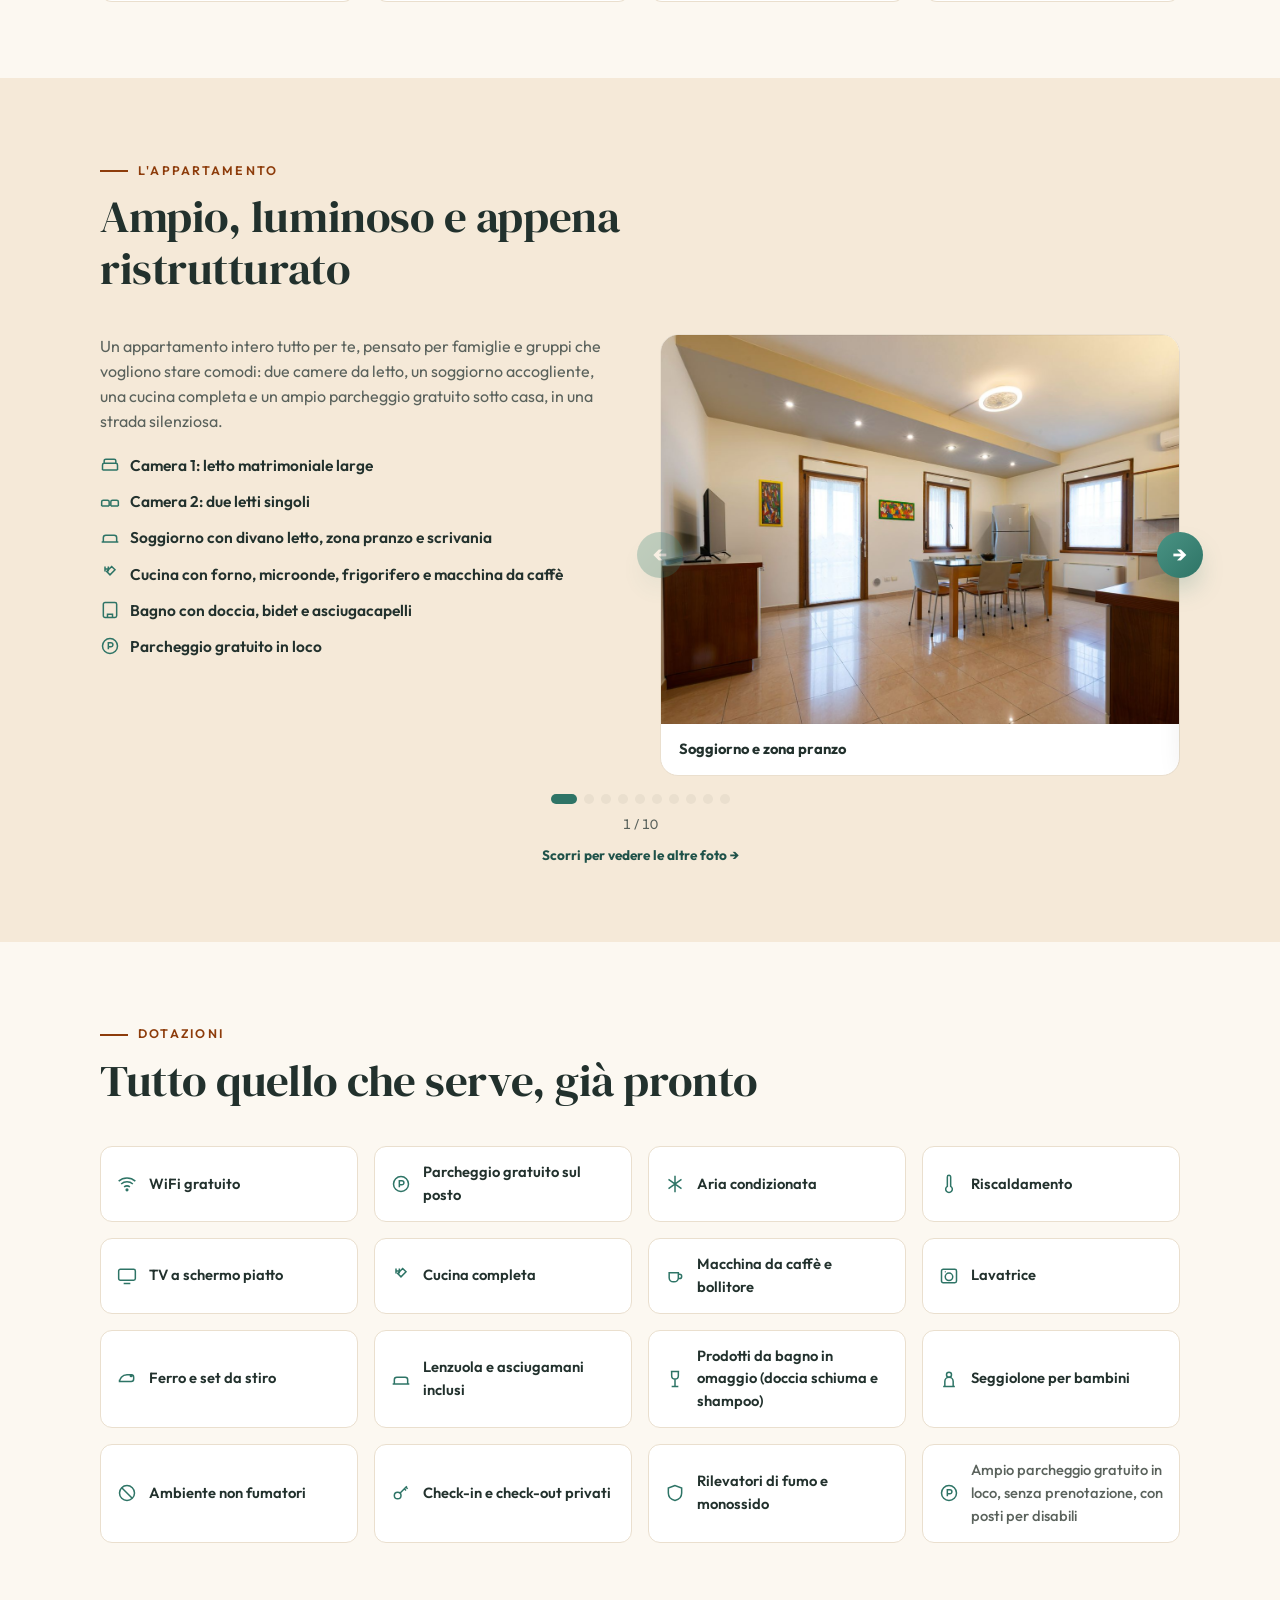
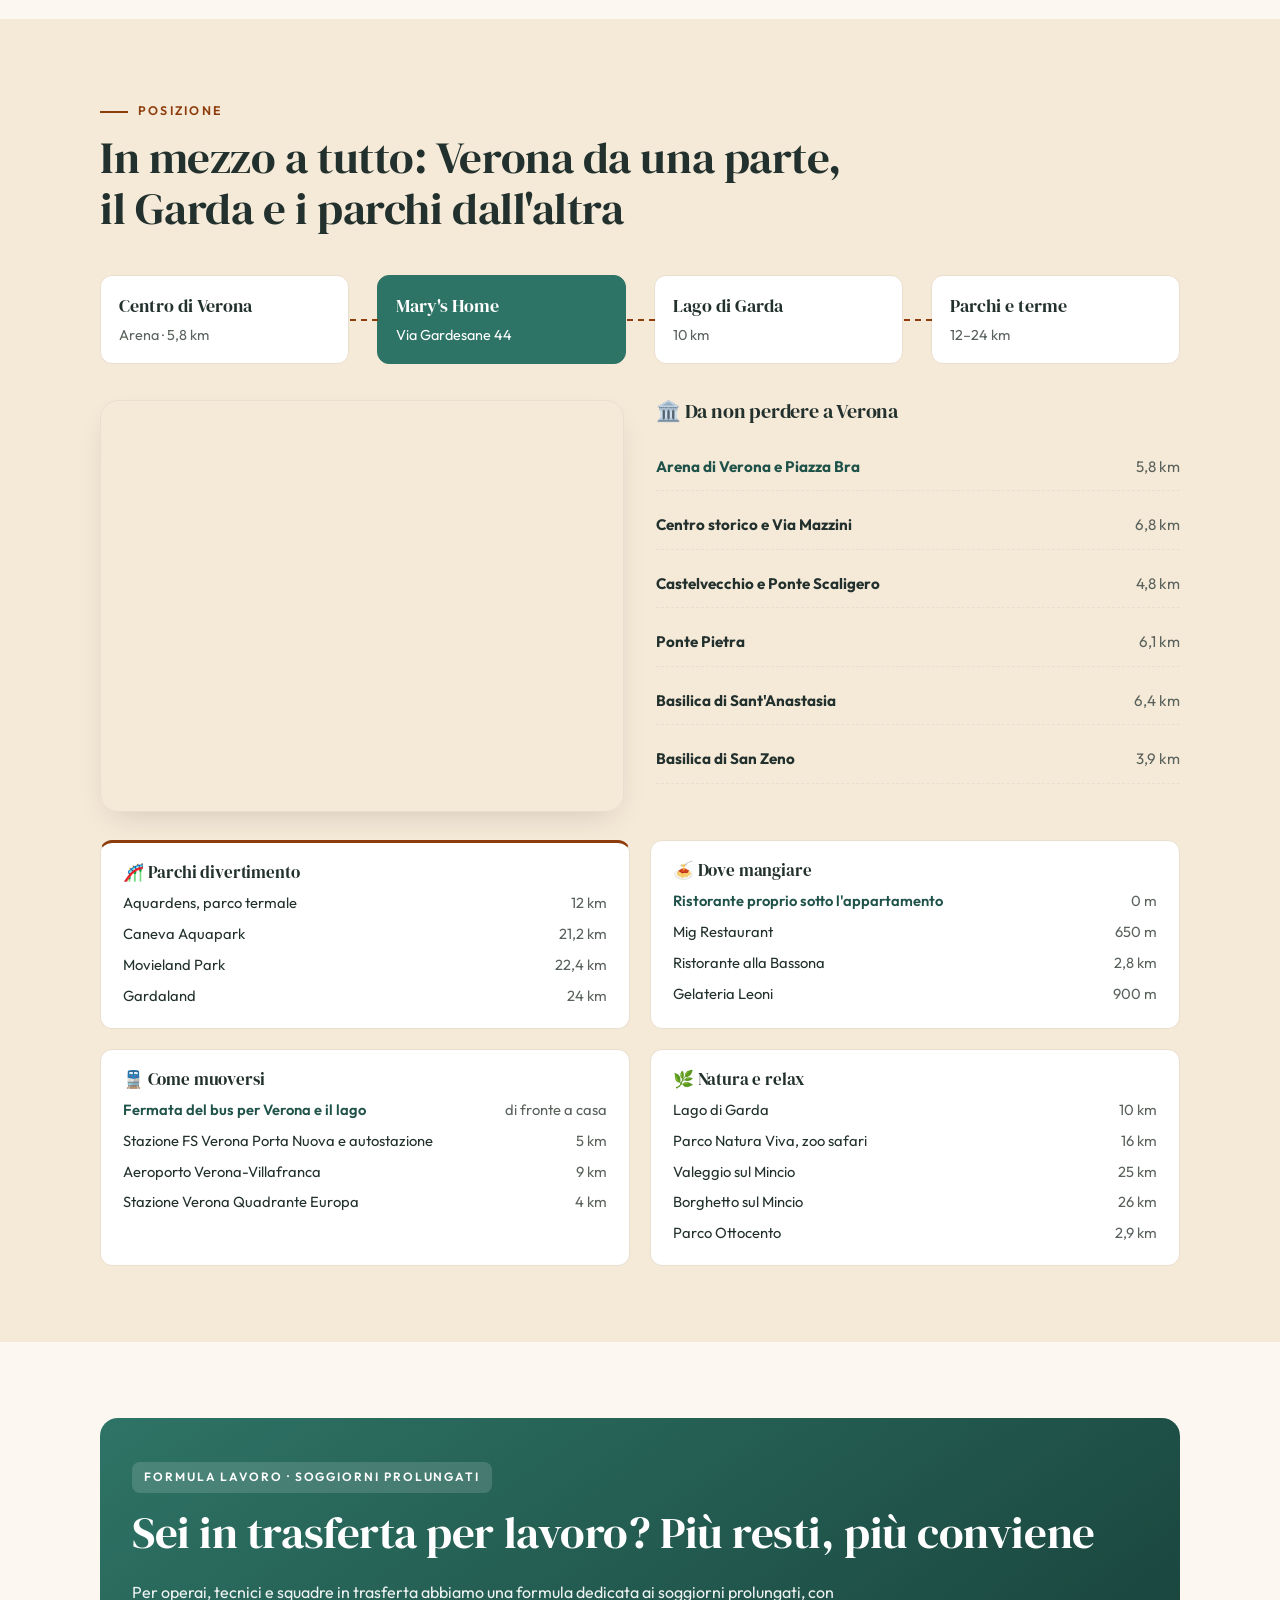
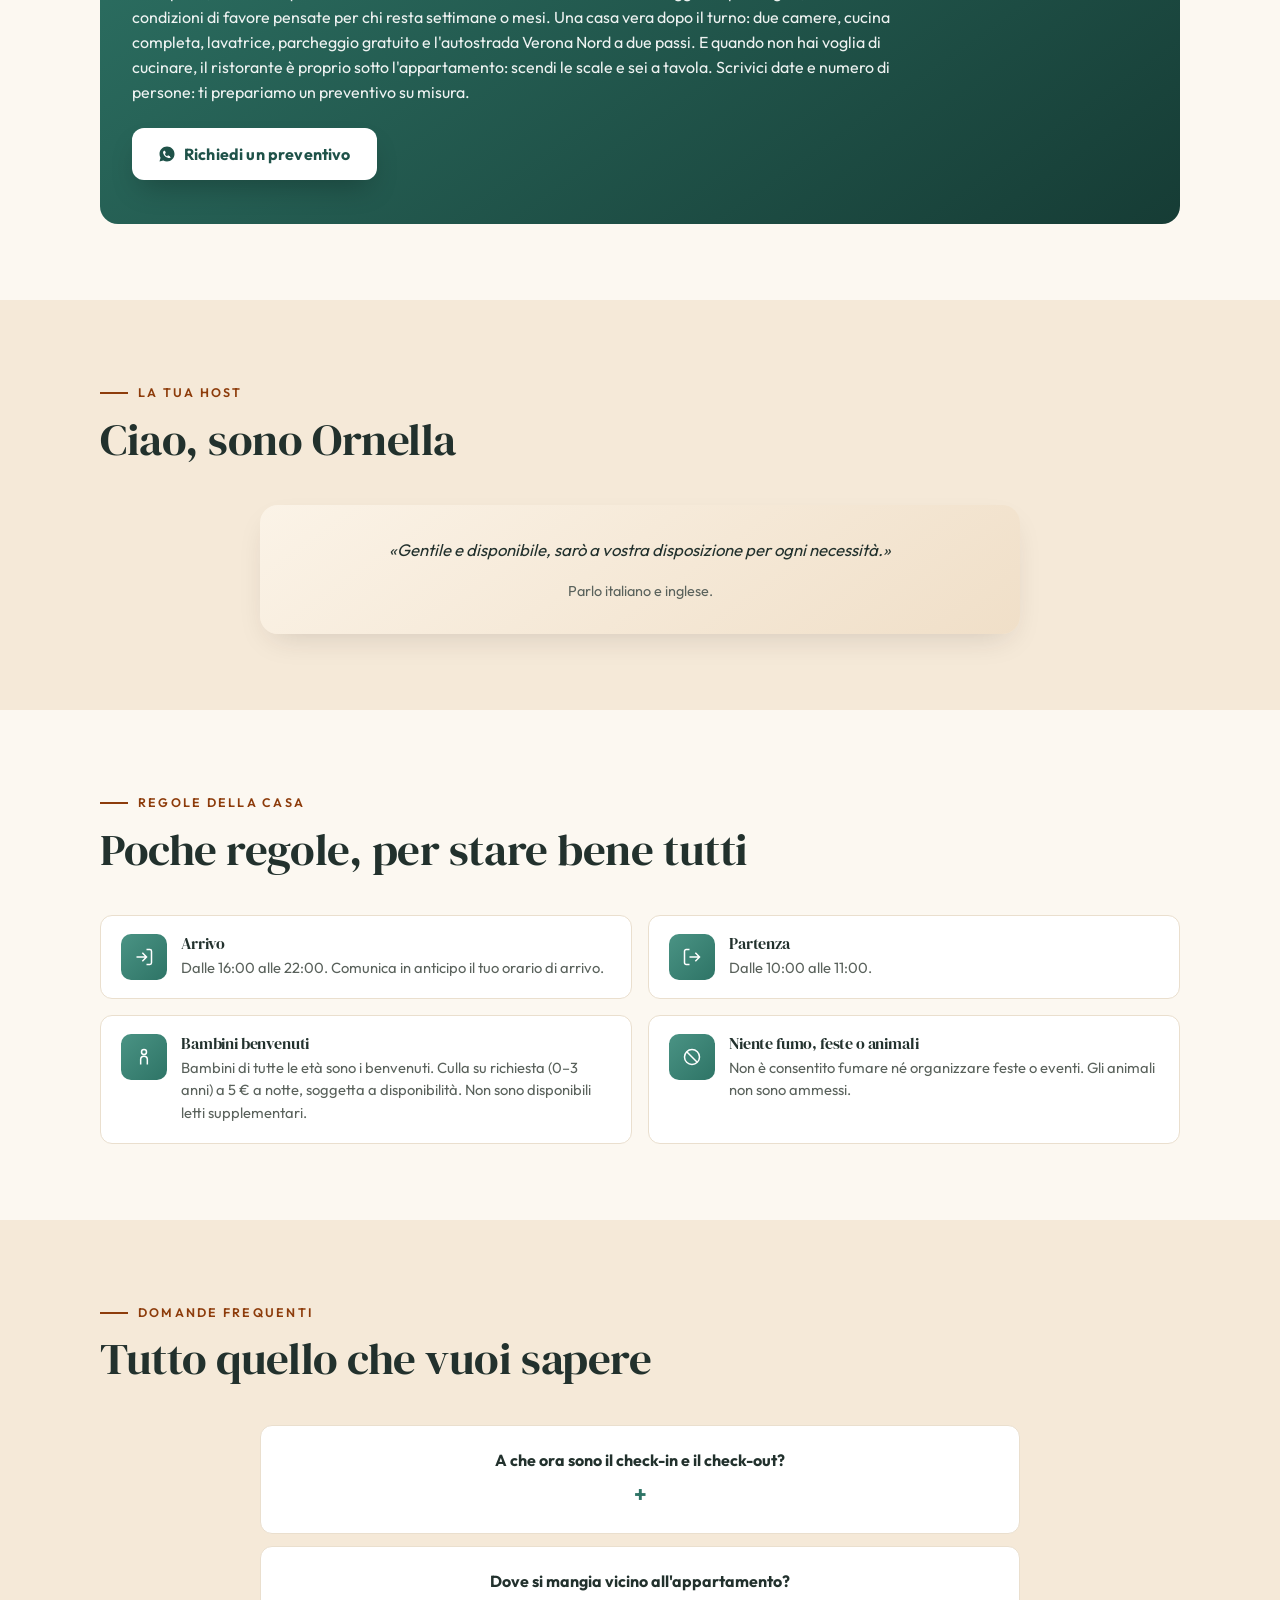
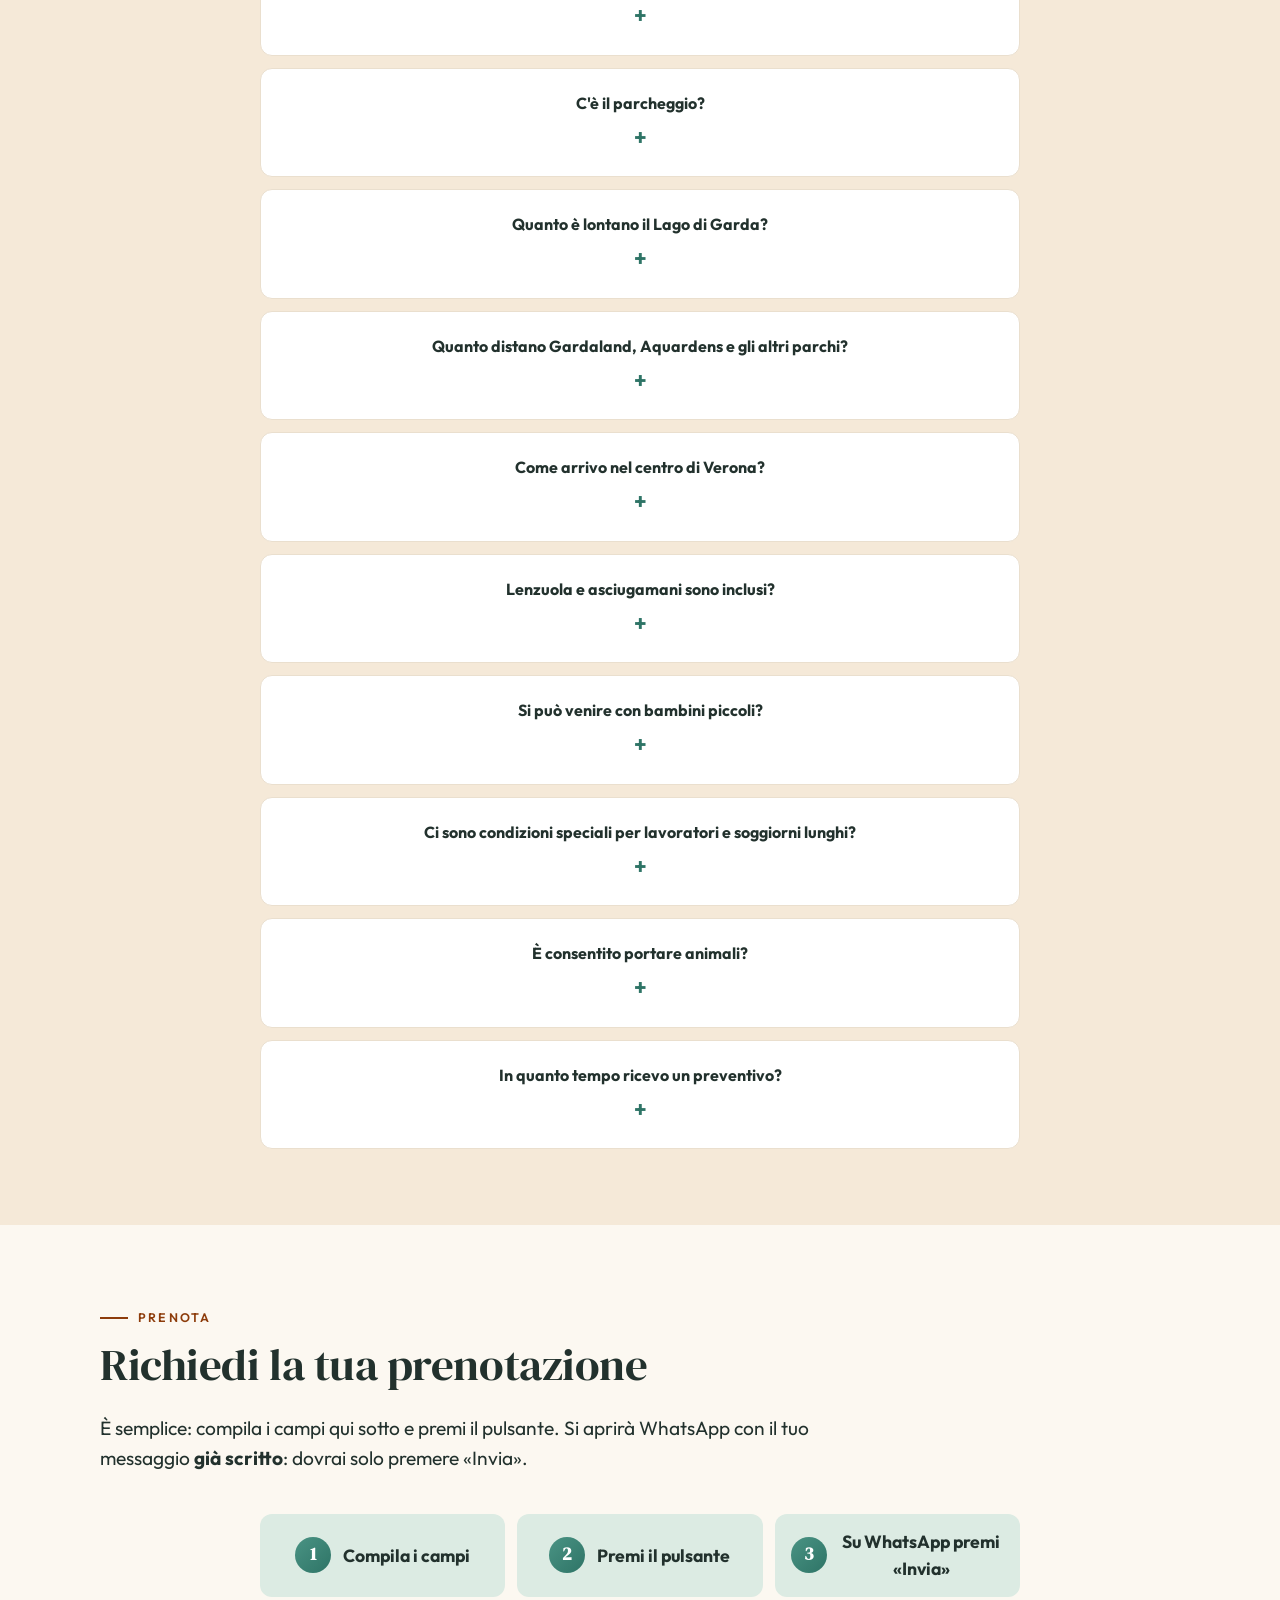
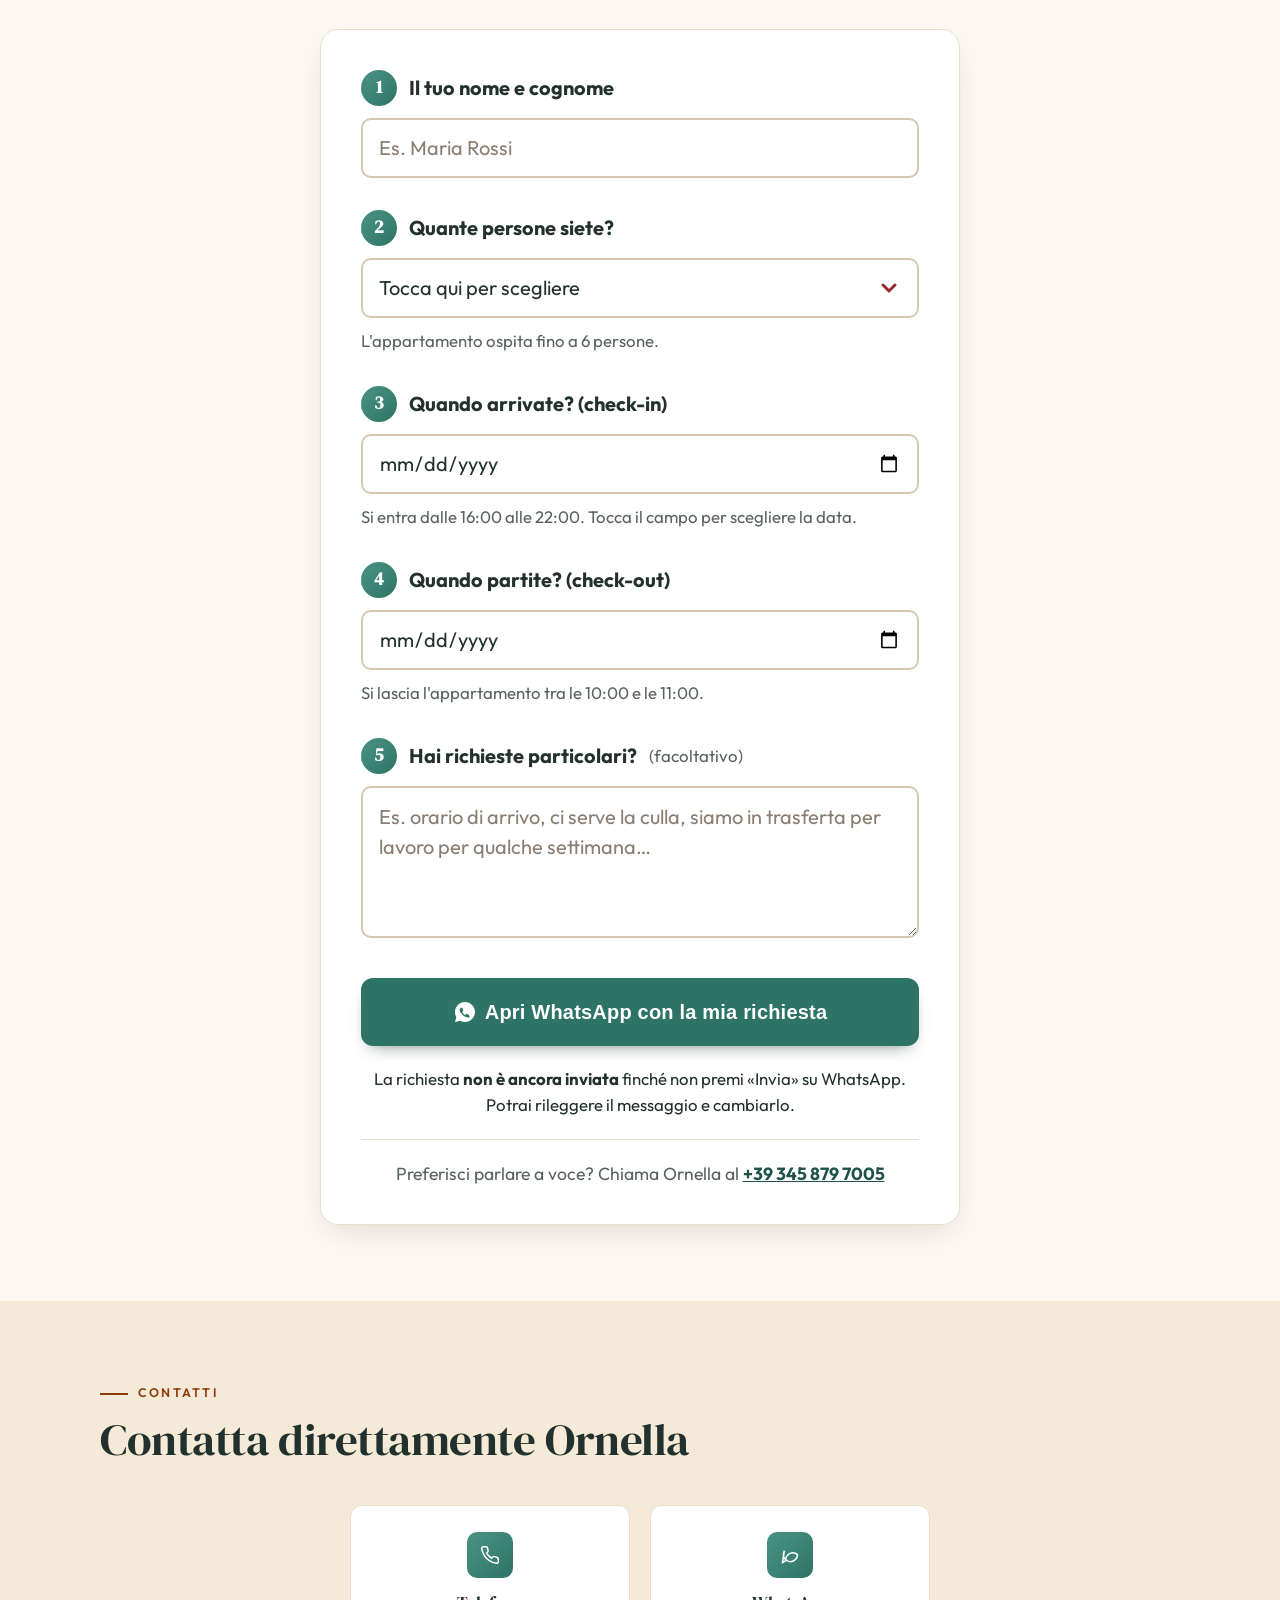
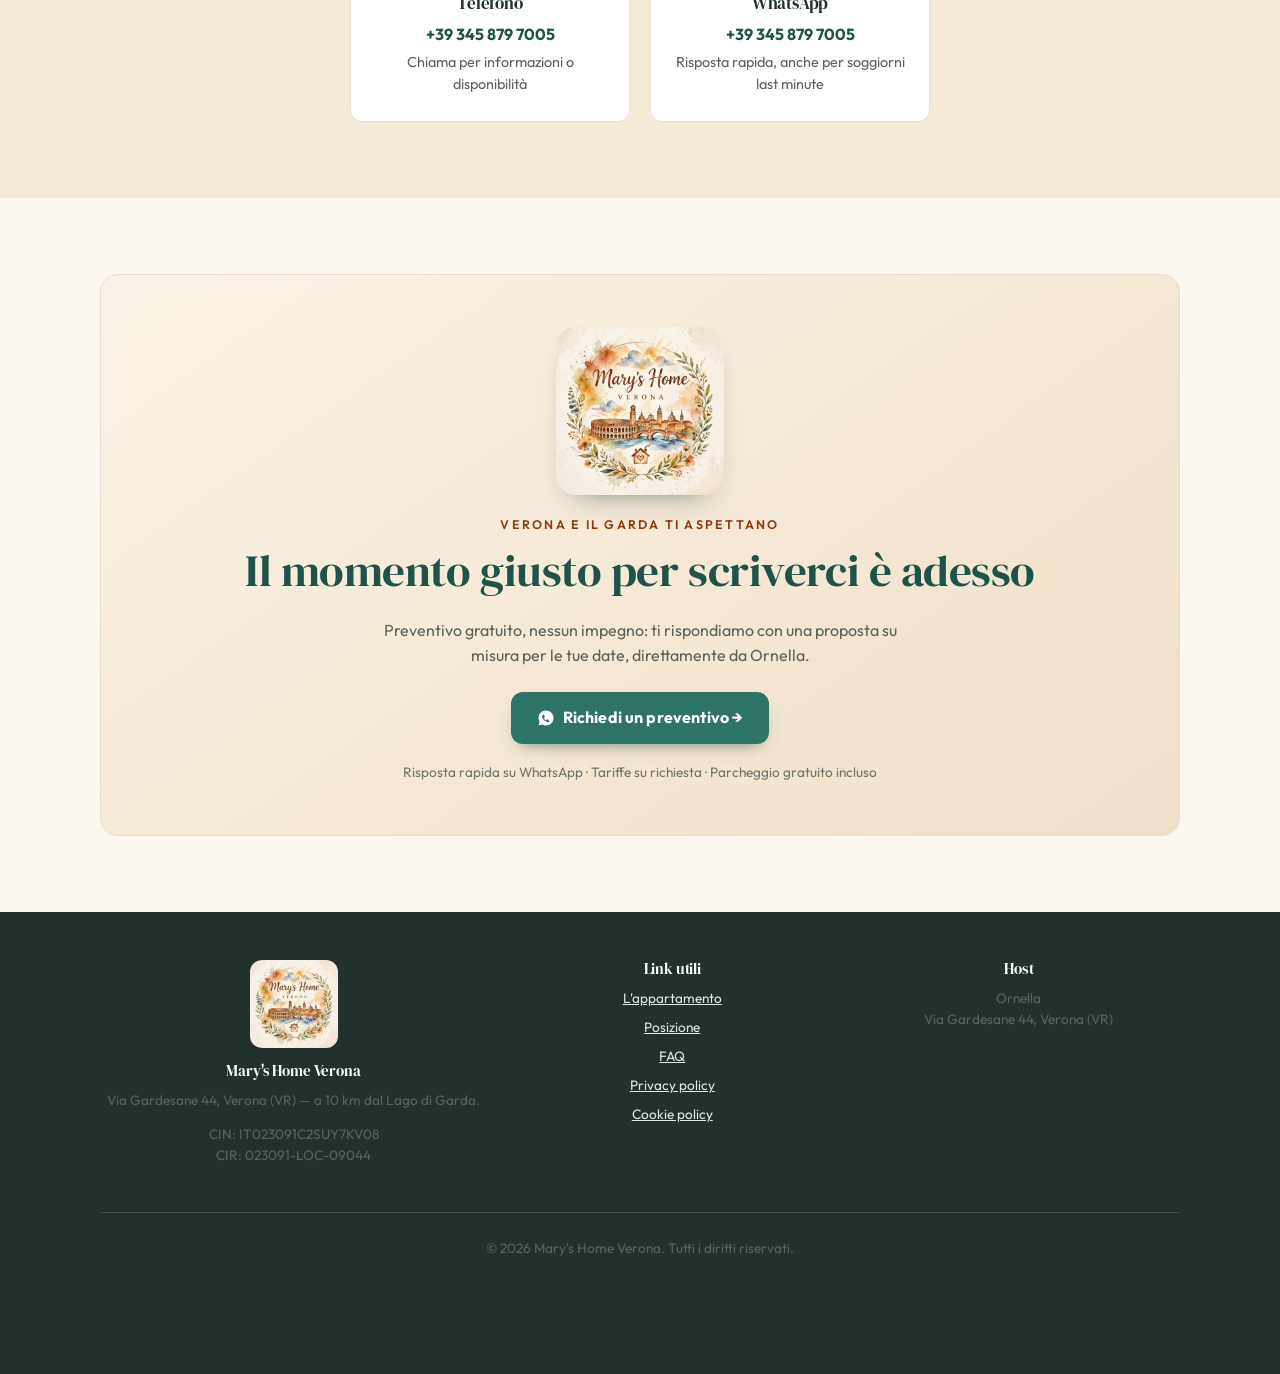
==== commit 4cd3de52: "Mary's Home Verona: km di Aquardens, zoo, Valeggio, Borghetto e Bassona; ristorante nella formula la" ====
--- a/marys-home-verona/index.html
+++ b/marys-home-verona/index.html
@@ -270,7 +270,7 @@
         <li class="route-stop"><b>Centro di Verona</b><span>Arena · 5,8 km</span></li>
         <li class="route-stop home"><b>Mary's Home</b><span>Via Gardesane 44</span></li>
         <li class="route-stop"><b>Lago di Garda</b><span>10 km</span></li>
-        <li class="route-stop"><b>Parchi divertimento</b><span>21–24 km</span></li>
+        <li class="route-stop"><b>Parchi e terme</b><span>12–24 km</span></li>
       </ol>
       <div class="location-grid">
         <div class="map-embed">
@@ -297,7 +297,7 @@
         <div class="nearby-card parks">
           <h3>🎢 Parchi divertimento</h3>
           <ul>
-            <li>Aquardens, parco termale <span data-todo="km">KM?</span></li>
+            <li>Aquardens, parco termale <span>12 km</span></li>
             <li>Caneva Aquapark <span>21,2 km</span></li>
             <li>Movieland Park <span>22,4 km</span></li>
             <li>Gardaland <span>24 km</span></li>
@@ -308,7 +308,7 @@
           <ul>
             <li><strong>Ristorante proprio sotto l'appartamento</strong> <span>0 m</span></li>
             <li>Mig Restaurant <span>650 m</span></li>
-            <li>Ristorante alla Bassona <span data-todo="km">KM?</span></li>
+            <li>Ristorante alla Bassona <span>2,8 km</span></li>
             <li>Gelateria Leoni <span>900 m</span></li>
           </ul>
         </div>
@@ -325,8 +325,9 @@
           <h3>🌿 Natura e relax</h3>
           <ul>
             <li>Lago di Garda <span>10 km</span></li>
-            <li>Parco Natura Viva, zoo safari <span data-todo="km">KM?</span></li>
-            <li>Valeggio e Borghetto sul Mincio <span data-todo="km">KM?</span></li>
+            <li>Parco Natura Viva, zoo safari <span>16 km</span></li>
+            <li>Valeggio sul Mincio <span>25 km</span></li>
+            <li>Borghetto sul Mincio <span>26 km</span></li>
             <li>Parco Ottocento <span>2,9 km</span></li>
           </ul>
         </div>
@@ -340,7 +341,7 @@
       <div class="longstay">
         <span class="longstay-kicker">Formula lavoro · soggiorni prolungati</span>
         <h2>Sei in trasferta per lavoro? Più resti, più conviene</h2>
-        <p>Per operai, tecnici e squadre in trasferta abbiamo una formula dedicata ai soggiorni prolungati, con condizioni di favore pensate per chi resta settimane o mesi. Una casa vera dopo il turno: due camere, cucina completa, lavatrice, parcheggio gratuito e l'autostrada Verona Nord a due passi. Scrivici date e numero di persone: ti prepariamo un preventivo su misura.</p>
+        <p>Per operai, tecnici e squadre in trasferta abbiamo una formula dedicata ai soggiorni prolungati, con condizioni di favore pensate per chi resta settimane o mesi. Una casa vera dopo il turno: due camere, cucina completa, lavatrice, parcheggio gratuito e l'autostrada Verona Nord a due passi. E quando non hai voglia di cucinare, il ristorante è proprio sotto l'appartamento: scendi le scale e sei a tavola. Scrivici date e numero di persone: ti prepariamo un preventivo su misura.</p>
         <a class="btn btn-primary" href="#prenota"><svg class="wa-icon" width="18" height="18" viewBox="0 0 24 24" fill="currentColor" aria-hidden="true"><path d="M12 2C6.48 2 2 6.48 2 12c0 1.85.5 3.58 1.36 5.07L2 22l5.07-1.33A9.93 9.93 0 0 0 12 22c5.52 0 10-4.48 10-10S17.52 2 12 2Zm5.2 14.2c-.22.62-1.28 1.2-1.77 1.27-.45.07-1.02.1-1.65-.1-.38-.12-.87-.28-1.5-.55-2.63-1.14-4.35-3.78-4.48-3.96-.13-.18-1.07-1.42-1.07-2.71 0-1.29.68-1.92.92-2.18.24-.26.52-.32.7-.32h.5c.16 0 .38-.02.58.46.22.52.75 1.83.82 1.96.07.13.11.28.02.45-.36.7-.73.98-.95 1.22-.2.22-.24.35-.09.6.7 1.3 1.5 2.02 2.68 2.6.2.1.32.08.46-.06.17-.18.62-.68.8-.92.17-.24.34-.2.57-.12.23.08 1.48.7 1.73.83.25.13.42.19.48.3.06.11.06.62-.16 1.23Z"/></svg> Richiedi un preventivo</a>
       </div>
     </div>
@@ -414,7 +415,7 @@
         </details>
         <details class="faq-item">
           <summary>Quanto distano Gardaland, Aquardens e gli altri parchi?</summary>
-          <p>Le terme di Aquardens sono a <span data-todo="km">KM?</span>, Caneva Aquapark a 21,2 km, Movieland Park a 22,4 km e Gardaland a 24 km, comodi da raggiungere in auto: perfetti per una giornata con i bambini, tornando la sera in un appartamento spazioso.</p>
+          <p>Le terme di Aquardens sono a 12 km, Caneva Aquapark a 21,2 km, Movieland Park a 22,4 km e Gardaland a 24 km, comodi da raggiungere in auto: perfetti per una giornata con i bambini, tornando la sera in un appartamento spazioso.</p>
         </details>
         <details class="faq-item">
           <summary>Come arrivo nel centro di Verona?</summary>
@@ -430,7 +431,7 @@
         </details>
         <details class="faq-item">
           <summary>Ci sono condizioni speciali per lavoratori e soggiorni lunghi?</summary>
-          <p>Sì: per operai, tecnici e squadre in trasferta c'è una formula dedicata ai soggiorni prolungati, più conveniente rispetto alle tariffe a notte. Le condizioni dipendono da date e numero di persone, per questo le definiamo sempre con un preventivo su misura: scrivici su WhatsApp.</p>
+          <p>Sì: per operai, tecnici e squadre in trasferta c'è una formula dedicata ai soggiorni prolungati, più conveniente rispetto alle tariffe a notte, con il comfort del ristorante proprio sotto l'appartamento per le cene dopo il lavoro. Le condizioni dipendono da date e numero di persone, per questo le definiamo sempre con un preventivo su misura: scrivici su WhatsApp.</p>
         </details>
         <details class="faq-item">
           <summary>È consentito portare animali?</summary>
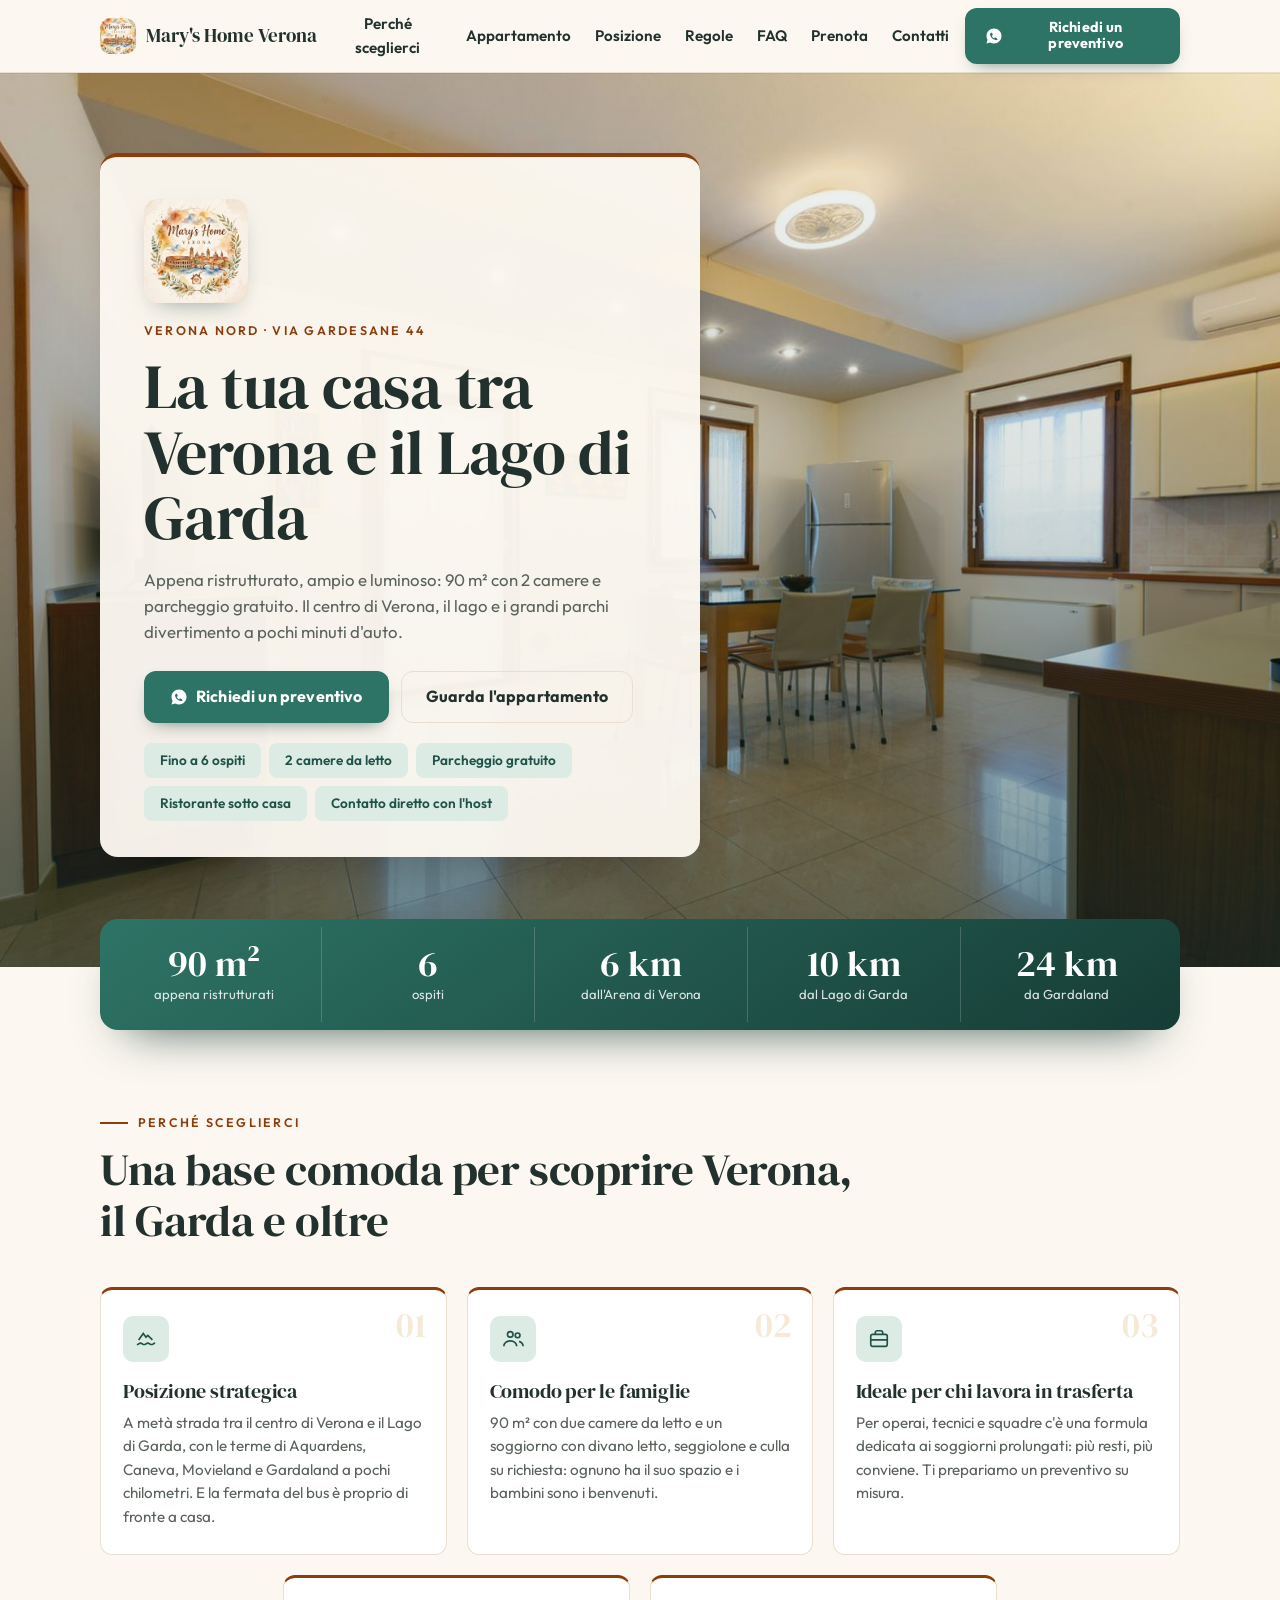
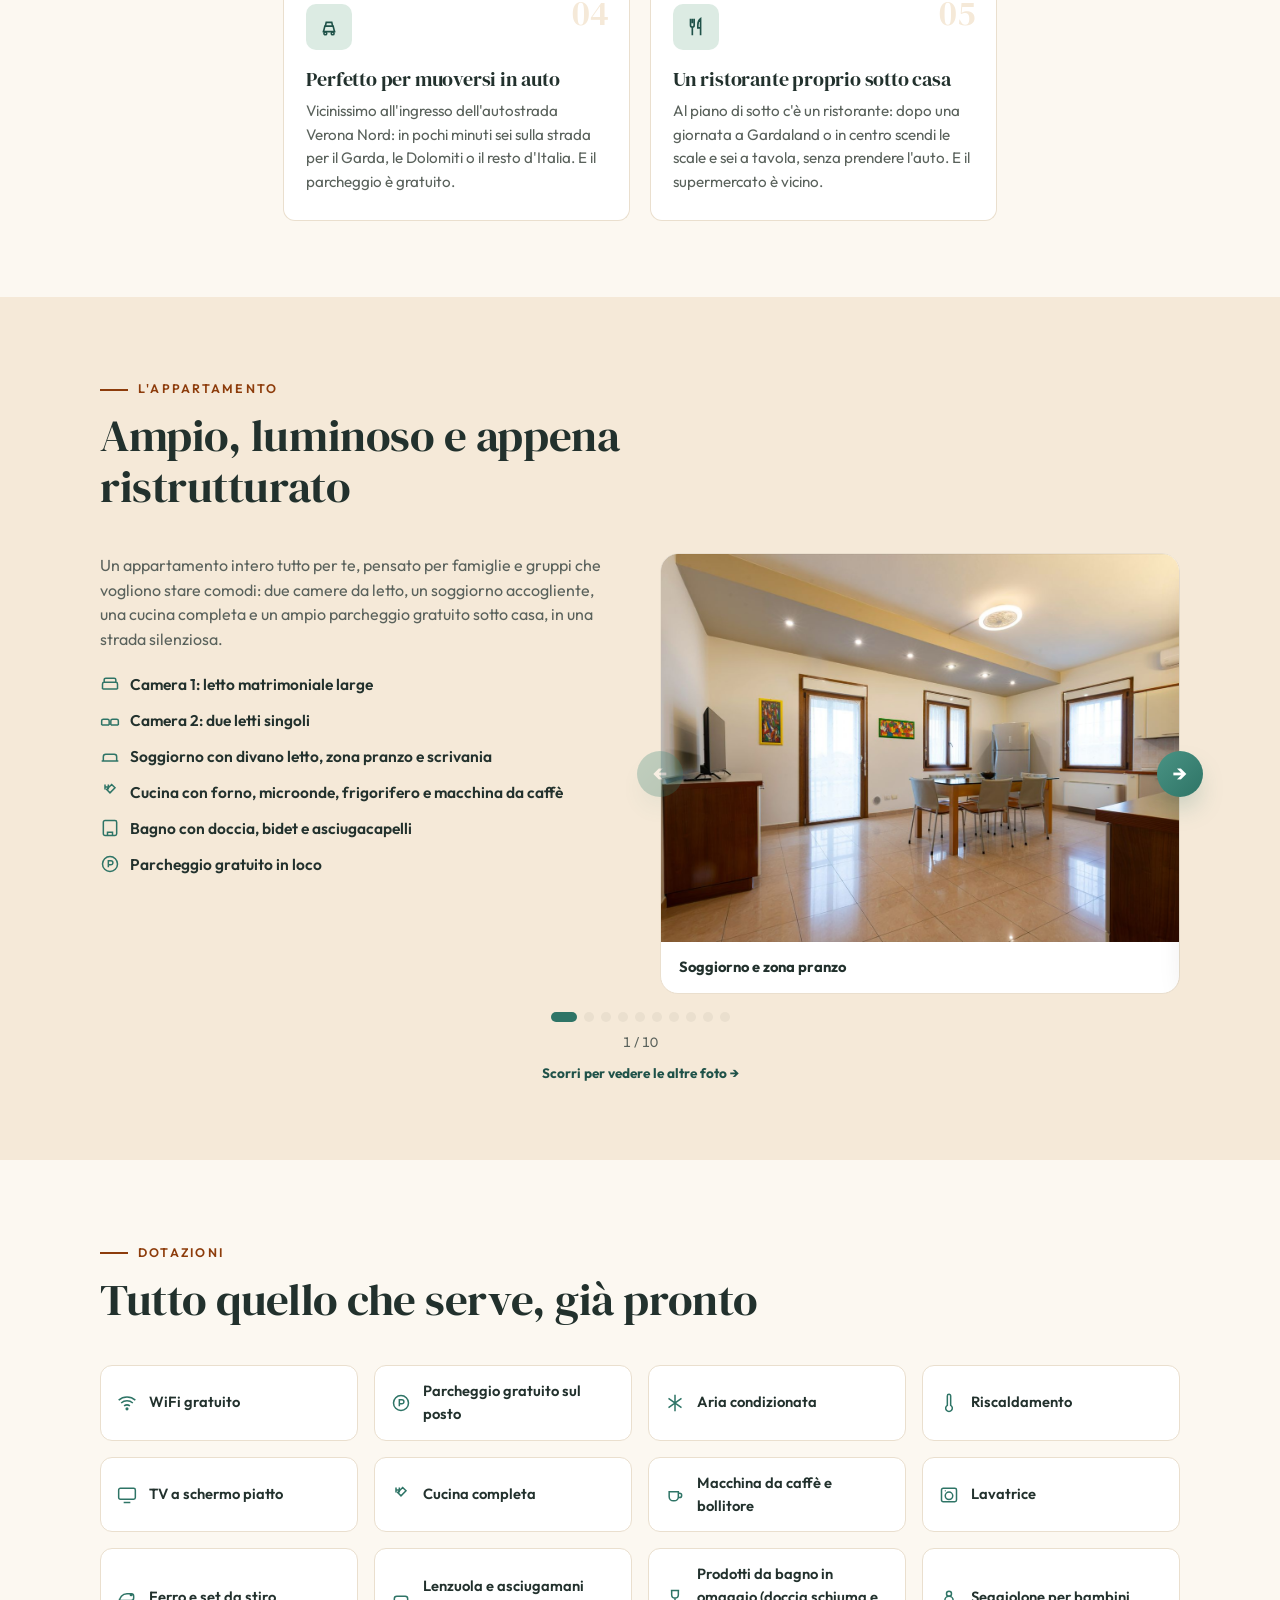
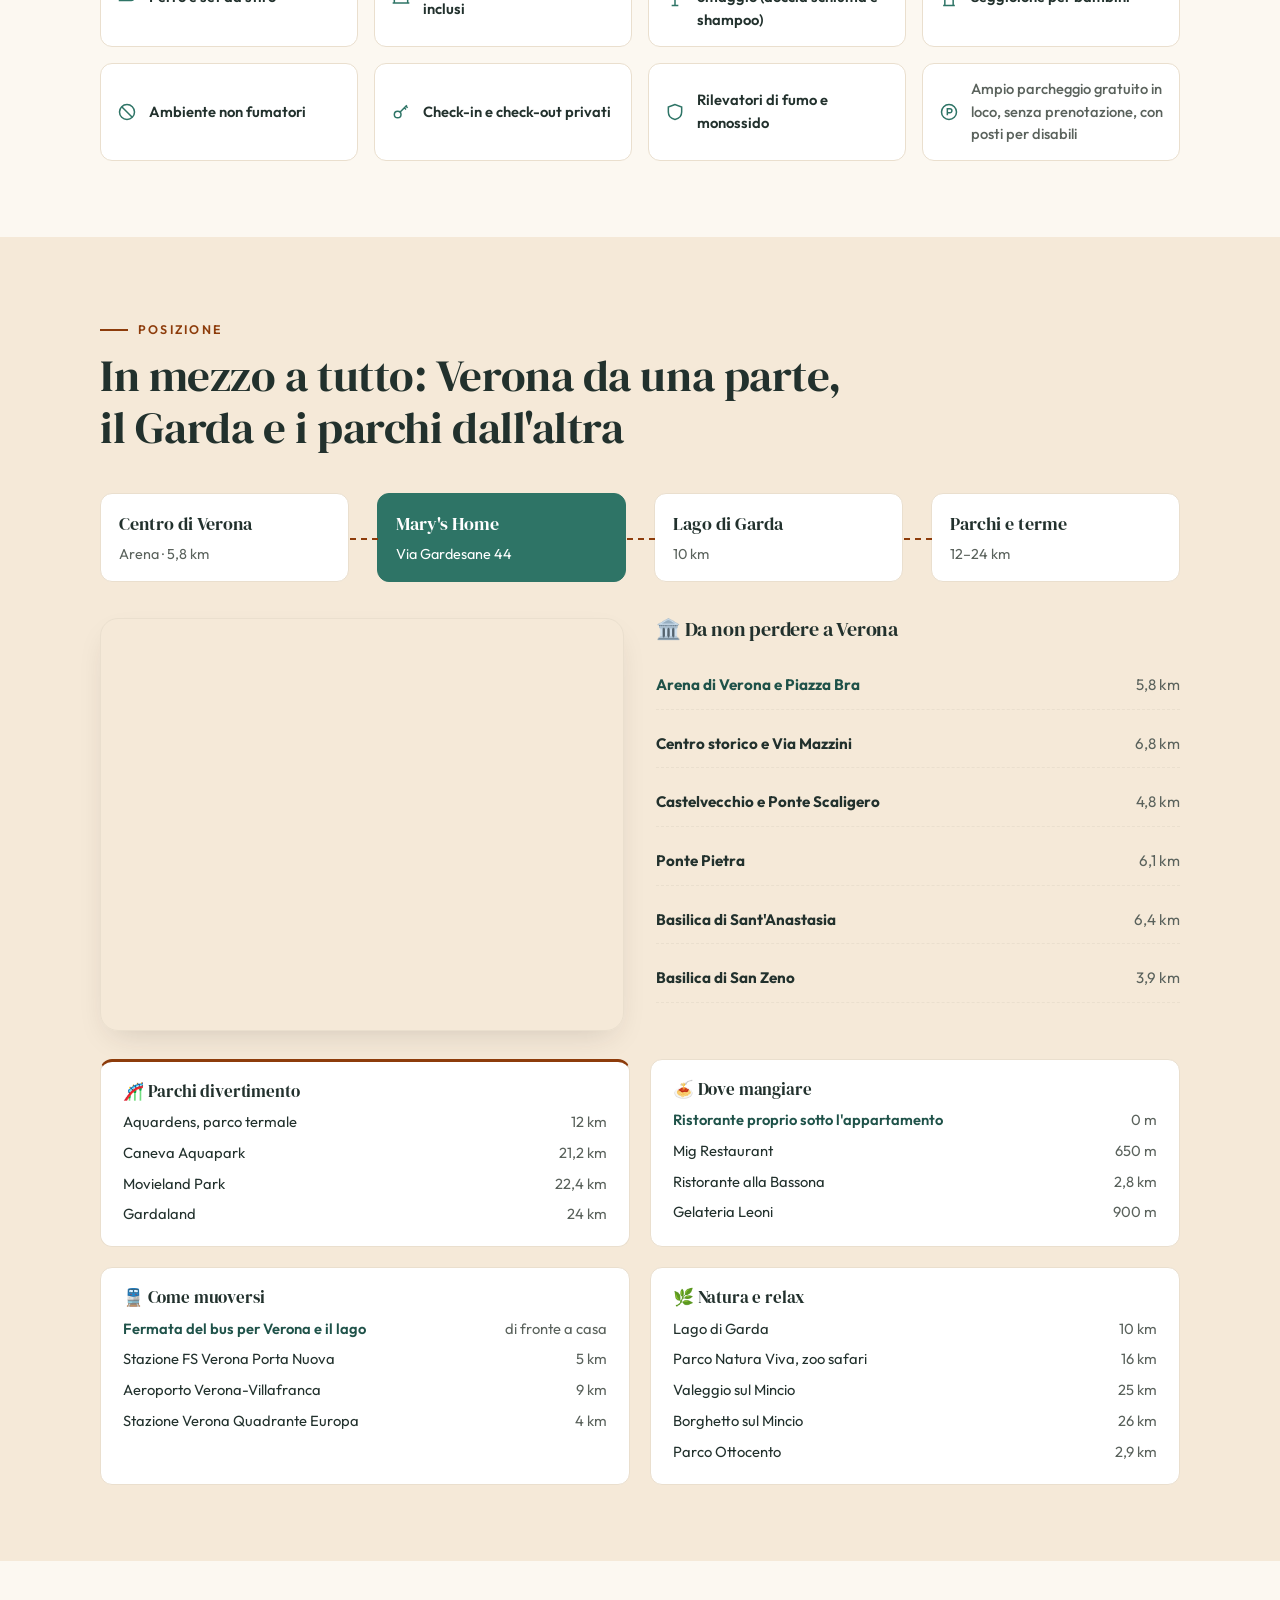
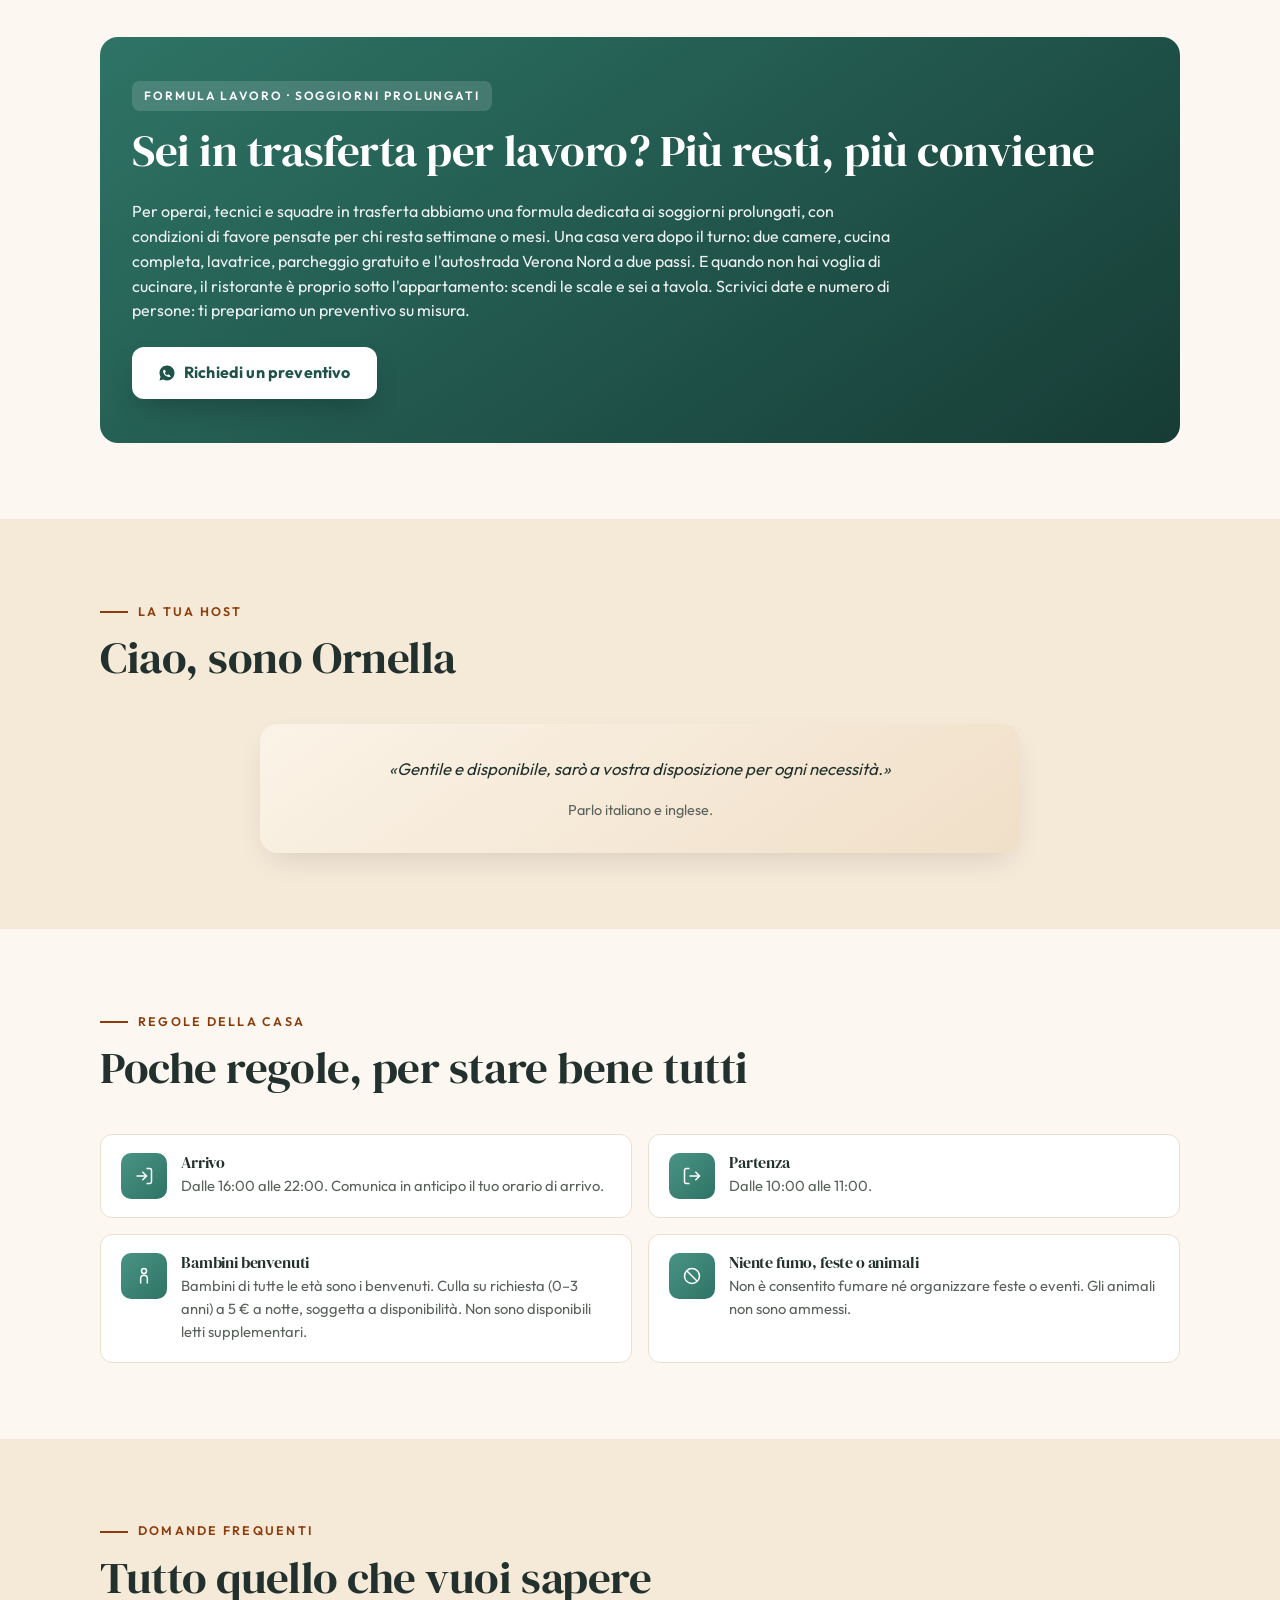
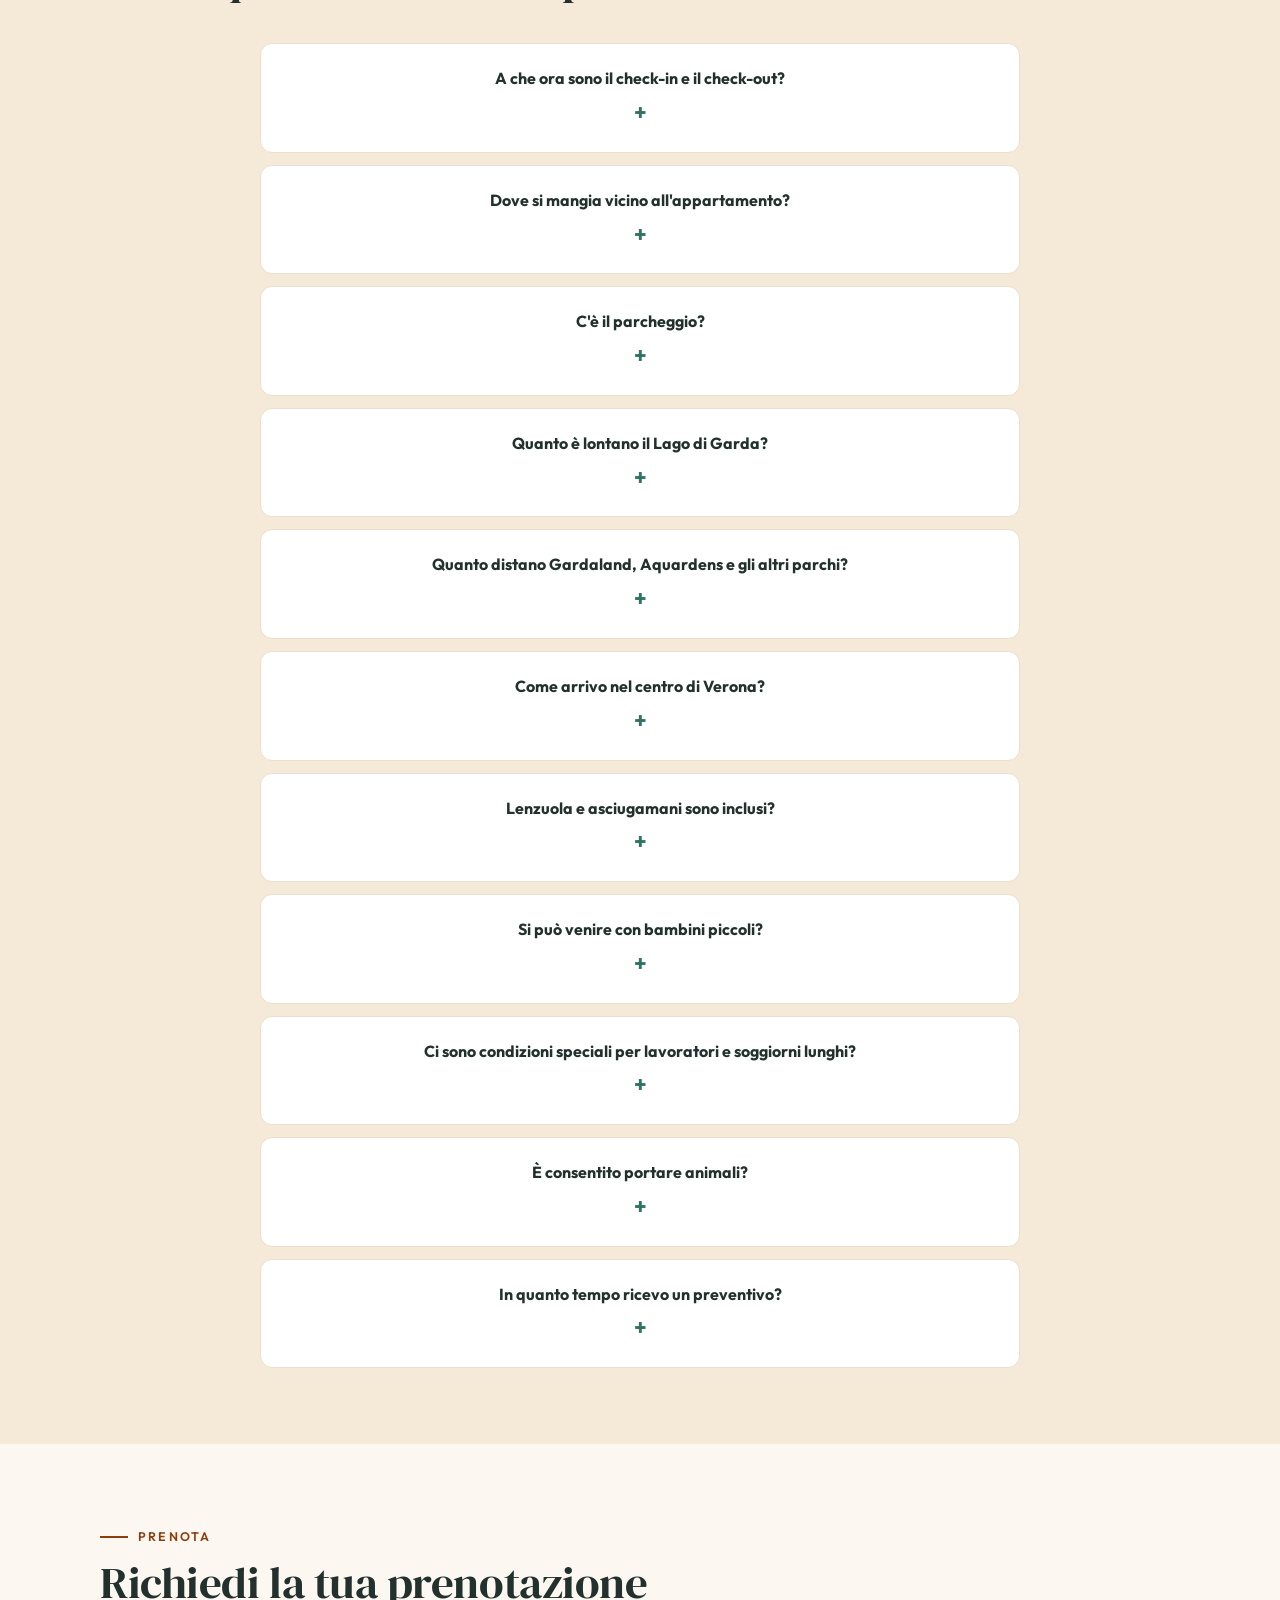
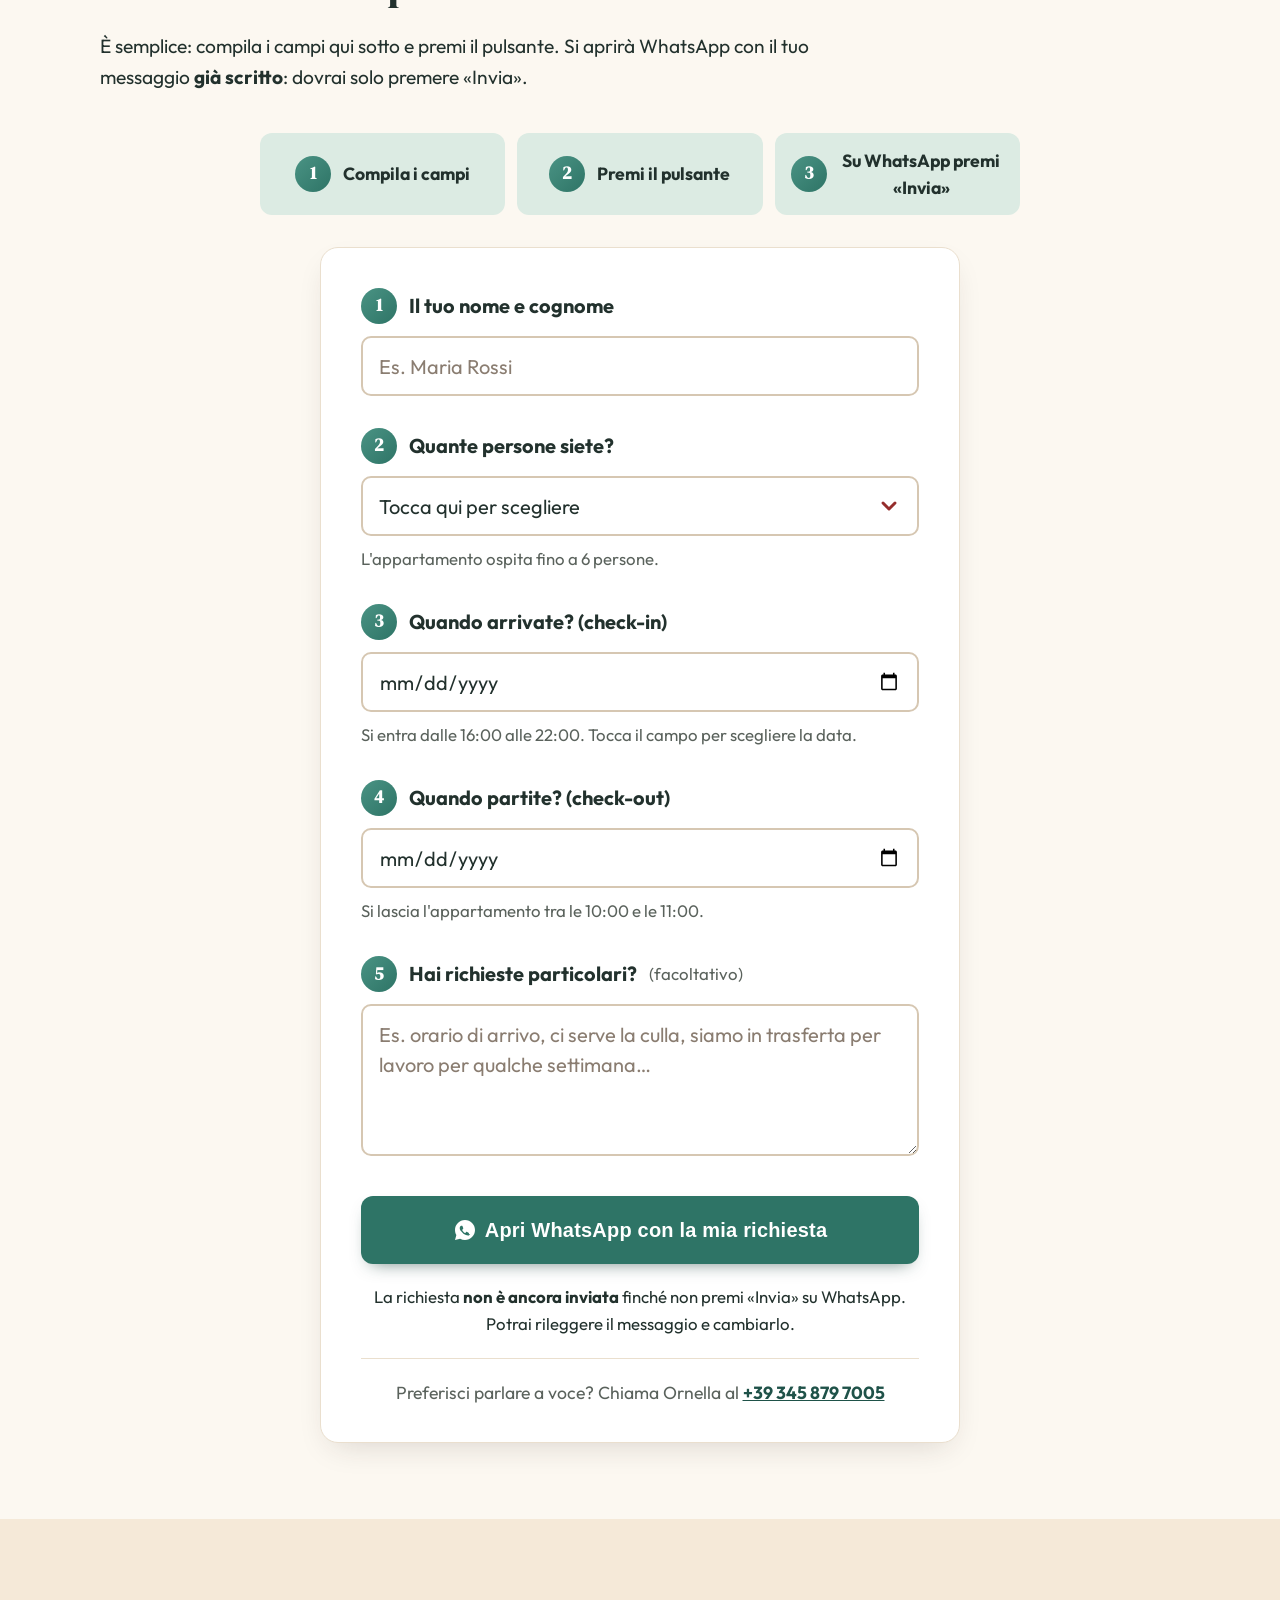
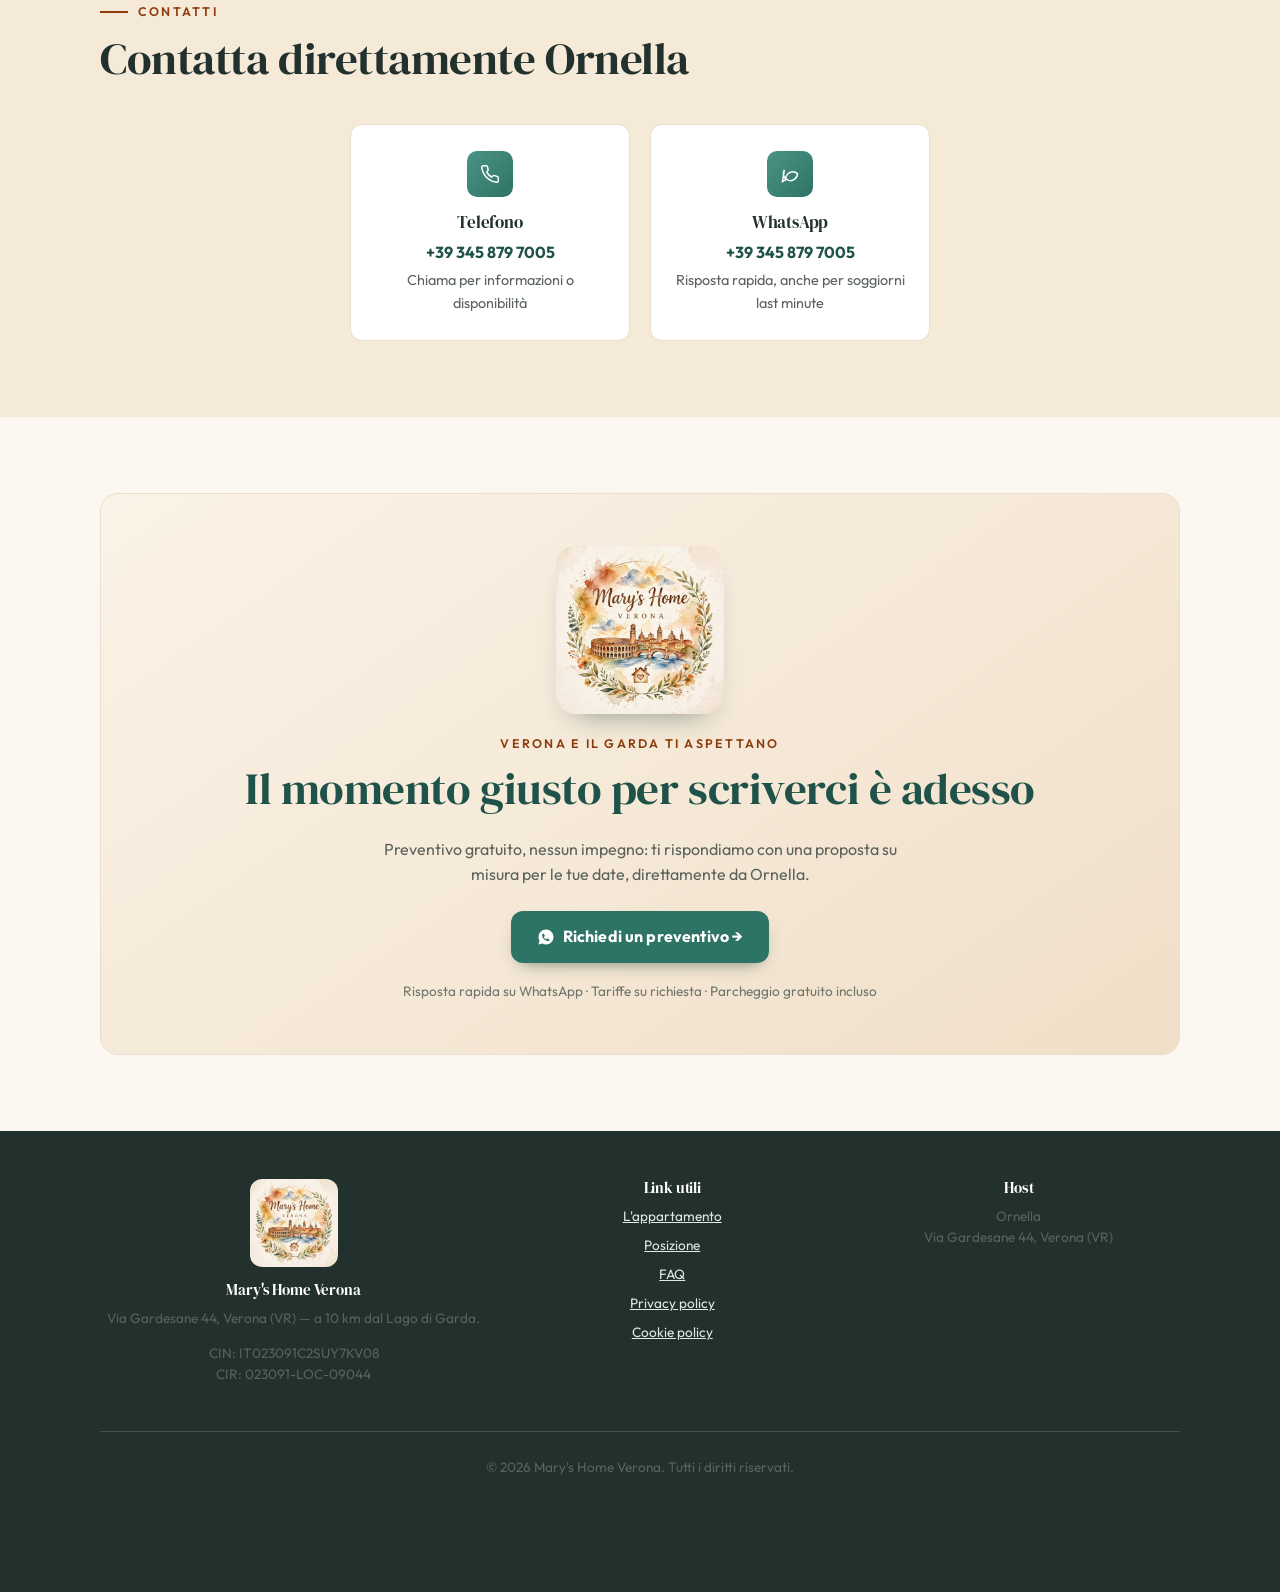
==== commit 2b7f6108: "Mary's Home: family and workers feature cards, station only, FAQ aligned Co-Authored-By: Claude Opus" ====
--- a/marys-home-verona/index.html
+++ b/marys-home-verona/index.html
@@ -134,11 +134,19 @@
           <div class="feature-icon" aria-hidden="true">
             <svg width="22" height="22" viewBox="0 0 24 24" fill="none" stroke="currentColor" stroke-width="1.8"><circle cx="9" cy="7" r="3"/><path d="M2 20c0-3.3 3-6 7-6s7 2.7 7 6"/><circle cx="17" cy="8" r="2.6"/><path d="M23 20c0-2.5-1.8-4.6-4.3-5.4"/></svg>
           </div>
-          <h3>Spazio per tutta la famiglia</h3>
-          <p>90 m² con due camere da letto e un soggiorno con divano letto: ognuno ha il suo spazio, anche nei soggiorni più lunghi.</p>
+          <h3>Comodo per le famiglie</h3>
+          <p>90 m² con due camere da letto e un soggiorno con divano letto, seggiolone e culla su richiesta: ognuno ha il suo spazio e i bambini sono i benvenuti.</p>
         </div>
         <div class="feature-card">
           <span class="card-num" aria-hidden="true">03</span>
+          <div class="feature-icon" aria-hidden="true">
+            <svg width="22" height="22" viewBox="0 0 24 24" fill="none" stroke="currentColor" stroke-width="1.8"><rect x="3" y="7" width="18" height="13" rx="2"/><path d="M8 7V5a2 2 0 0 1 2-2h4a2 2 0 0 1 2 2v2M3 13h18"/></svg>
+          </div>
+          <h3>Ideale per chi lavora in trasferta</h3>
+          <p>Per operai, tecnici e squadre c'è una formula dedicata ai soggiorni prolungati: più resti, più conviene. Ti prepariamo un preventivo su misura.</p>
+        </div>
+        <div class="feature-card">
+          <span class="card-num" aria-hidden="true">04</span>
           <div class="feature-icon" aria-hidden="true">
             <svg width="22" height="22" viewBox="0 0 24 24" fill="none" stroke="currentColor" stroke-width="1.8"><path d="M5 17h14M6 17l1.5-6h9L18 17M8 11l1-4h6l1 4"/><circle cx="8" cy="19" r="1.5"/><circle cx="16" cy="19" r="1.5"/></svg>
           </div>
@@ -146,7 +154,7 @@
           <p>Vicinissimo all'ingresso dell'autostrada Verona Nord: in pochi minuti sei sulla strada per il Garda, le Dolomiti o il resto d'Italia. E il parcheggio è gratuito.</p>
         </div>
         <div class="feature-card">
-          <span class="card-num" aria-hidden="true">04</span>
+          <span class="card-num" aria-hidden="true">05</span>
           <div class="feature-icon" aria-hidden="true">
             <svg width="22" height="22" viewBox="0 0 24 24" fill="none" stroke="currentColor" stroke-width="1.8"><path d="M6 3v7a2 2 0 0 0 2 2v9M10 3v7a2 2 0 0 1-2 2M8 3v5M17 21V3c-2 1.5-3 4-3 7v3h3"/></svg>
           </div>
@@ -316,7 +324,7 @@
           <h3>🚆 Come muoversi</h3>
           <ul>
             <li><strong>Fermata del bus per Verona e il lago</strong> <span>di fronte a casa</span></li>
-            <li>Stazione FS Verona Porta Nuova e autostazione <span>5 km</span></li>
+            <li>Stazione FS Verona Porta Nuova <span>5 km</span></li>
             <li>Aeroporto Verona-Villafranca <span>9 km</span></li>
             <li>Stazione Verona Quadrante Europa <span>4 km</span></li>
           </ul>
@@ -403,7 +411,7 @@
         </details>
         <details class="faq-item">
           <summary>Dove si mangia vicino all'appartamento?</summary>
-          <p>Proprio sotto l'appartamento c'è un ristorante: comodissimo per una cena senza spostarsi, anche quando arrivi tardi o i bambini sono stanchi. Nei dintorni ci sono altri ristoranti, una gelateria e un supermercato.</p>
+          <p>Proprio sotto l'appartamento c'è un ristorante: comodissimo per una cena senza spostarsi, anche quando arrivi tardi o i bambini sono stanchi. Nei dintorni trovi anche Mig Restaurant (650 m), la Gelateria Leoni (900 m), il Ristorante alla Bassona (2,8 km) e un supermercato.</p>
         </details>
         <details class="faq-item">
           <summary>C'è il parcheggio?</summary>
@@ -411,7 +419,7 @@
         </details>
         <details class="faq-item">
           <summary>Quanto è lontano il Lago di Garda?</summary>
-          <p>Circa 10 km. L'ingresso dell'autostrada Verona Nord è vicinissimo e la fermata del bus, proprio di fronte all'appartamento, porta sia in città sia al lago.</p>
+          <p>Circa 10 km. L'ingresso dell'autostrada Verona Nord è vicinissimo e la fermata del bus, proprio di fronte all'appartamento, porta sia in città sia al lago. Nei dintorni ci sono anche il Parco Natura Viva (16 km), Valeggio sul Mincio (25 km) e Borghetto sul Mincio (26 km).</p>
         </details>
         <details class="faq-item">
           <summary>Quanto distano Gardaland, Aquardens e gli altri parchi?</summary>
@@ -419,11 +427,11 @@
         </details>
         <details class="faq-item">
           <summary>Come arrivo nel centro di Verona?</summary>
-          <p>L'Arena e Piazza Bra sono a circa 6 km: pochi minuti in auto, oppure in bus dalla fermata vicino casa.</p>
+          <p>L'Arena e Piazza Bra sono a 5,8 km: pochi minuti in auto, oppure in bus dalla fermata proprio di fronte a casa. La stazione FS Verona Porta Nuova è a 5 km e l'aeroporto a 9 km.</p>
         </details>
         <details class="faq-item">
           <summary>Lenzuola e asciugamani sono inclusi?</summary>
-          <p>Sì, lenzuola e asciugamani sono inclusi, insieme ai prodotti da bagno in omaggio.</p>
+          <p>Sì, lenzuola e asciugamani sono inclusi, insieme ai prodotti da bagno in omaggio (doccia schiuma e shampoo).</p>
         </details>
         <details class="faq-item">
           <summary>Si può venire con bambini piccoli?</summary>
@@ -431,7 +439,7 @@
         </details>
         <details class="faq-item">
           <summary>Ci sono condizioni speciali per lavoratori e soggiorni lunghi?</summary>
-          <p>Sì: per operai, tecnici e squadre in trasferta c'è una formula dedicata ai soggiorni prolungati, più conveniente rispetto alle tariffe a notte, con il comfort del ristorante proprio sotto l'appartamento per le cene dopo il lavoro. Le condizioni dipendono da date e numero di persone, per questo le definiamo sempre con un preventivo su misura: scrivici su WhatsApp.</p>
+          <p>Sì: per operai, tecnici e squadre in trasferta c'è una formula dedicata ai soggiorni prolungati, più conveniente rispetto alle tariffe a notte, e con il ristorante proprio sotto l'appartamento: dopo il lavoro scendi le scale e sei a tavola. Le condizioni dipendono da date e numero di persone, per questo le definiamo sempre con un preventivo su misura: scrivici su WhatsApp.</p>
         </details>
         <details class="faq-item">
           <summary>È consentito portare animali?</summary>
--- a/marys-home-verona/css/style.css
+++ b/marys-home-verona/css/style.css
@@ -1555,3 +1555,14 @@
   margin-bottom: 14px;
 }
 .longstay p { max-width: 760px; }
+
+/* Five feature cards: 3 + 2 centred on wide screens */
+@media (min-width: 700px) and (max-width: 1023px) {
+  .features-grid > .feature-card:nth-child(5) { grid-column: 1 / -1; }
+}
+@media (min-width: 1024px) {
+  .features-grid { grid-template-columns: repeat(6, minmax(0, 1fr)); }
+  .features-grid > .feature-card { grid-column: span 2; }
+  .features-grid > .feature-card:nth-child(4) { grid-column: 2 / 4; }
+  .features-grid > .feature-card:nth-child(5) { grid-column: 4 / 6; }
+}
